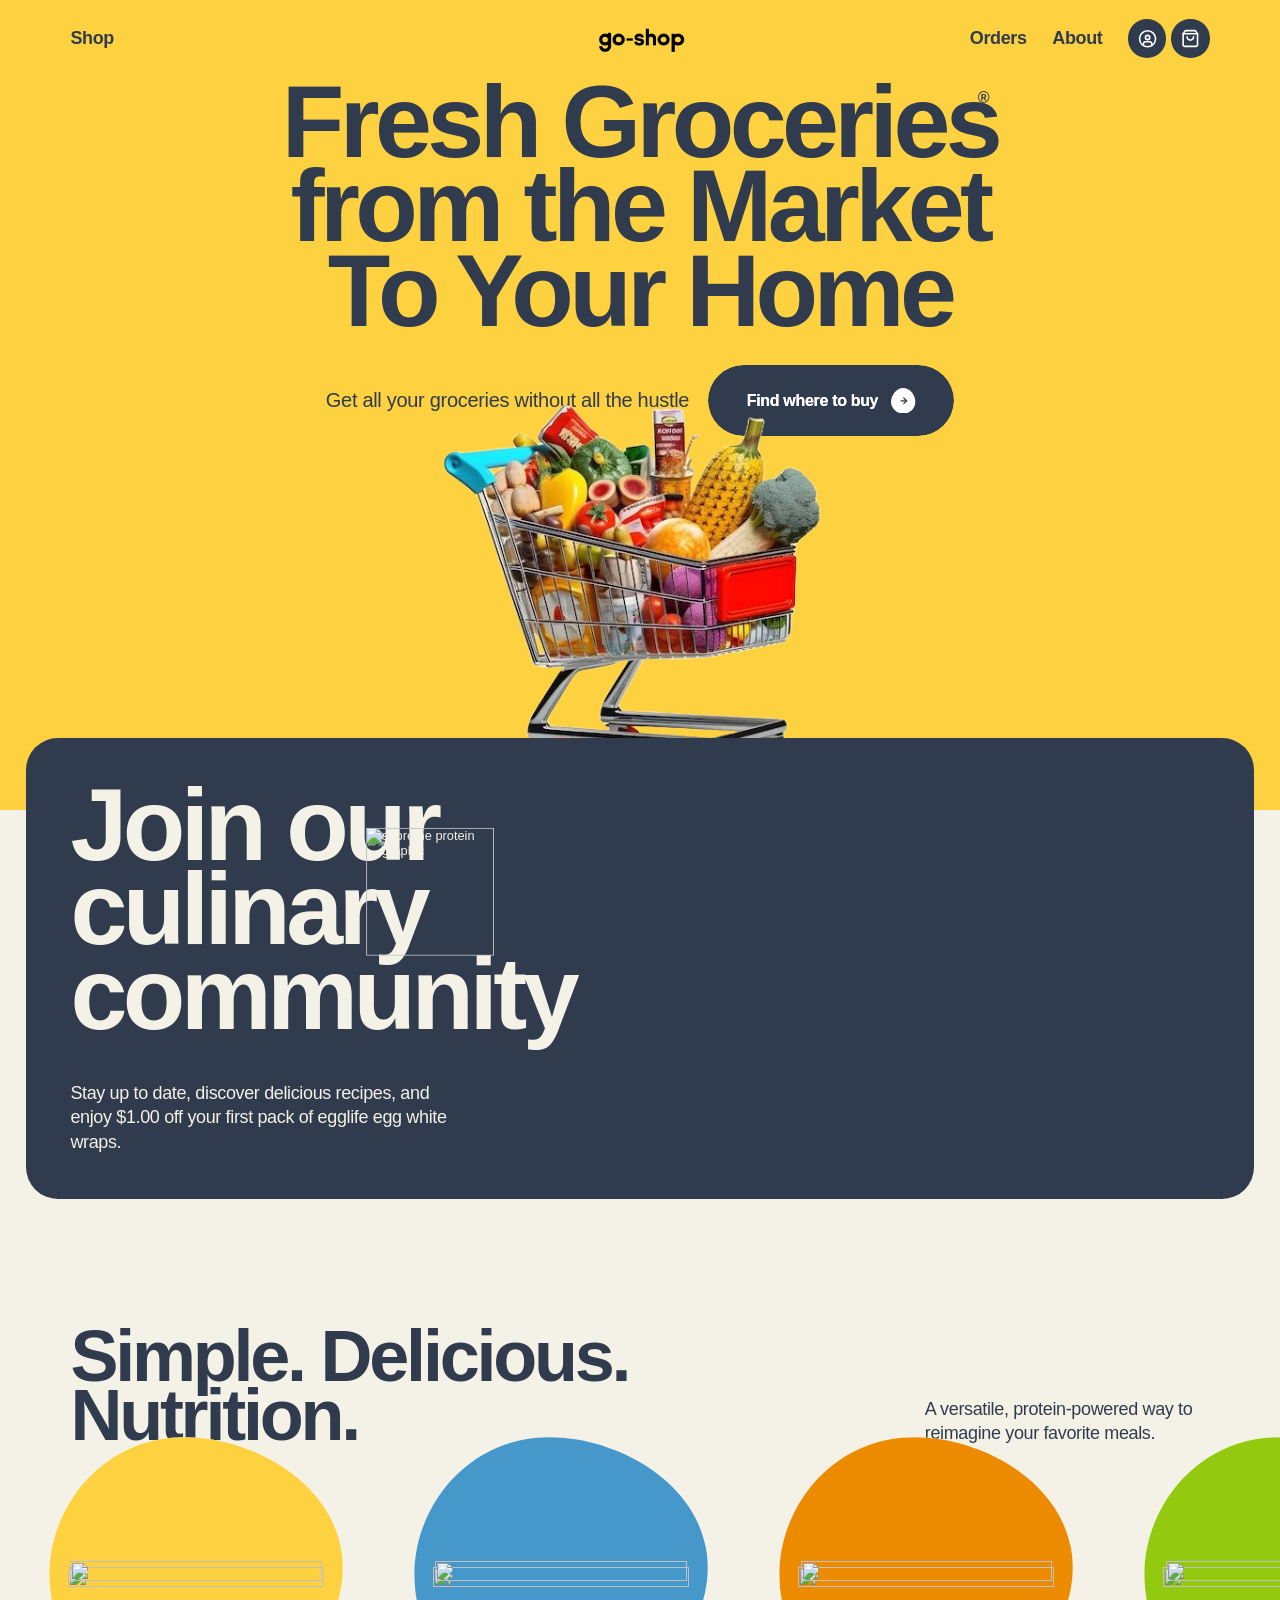
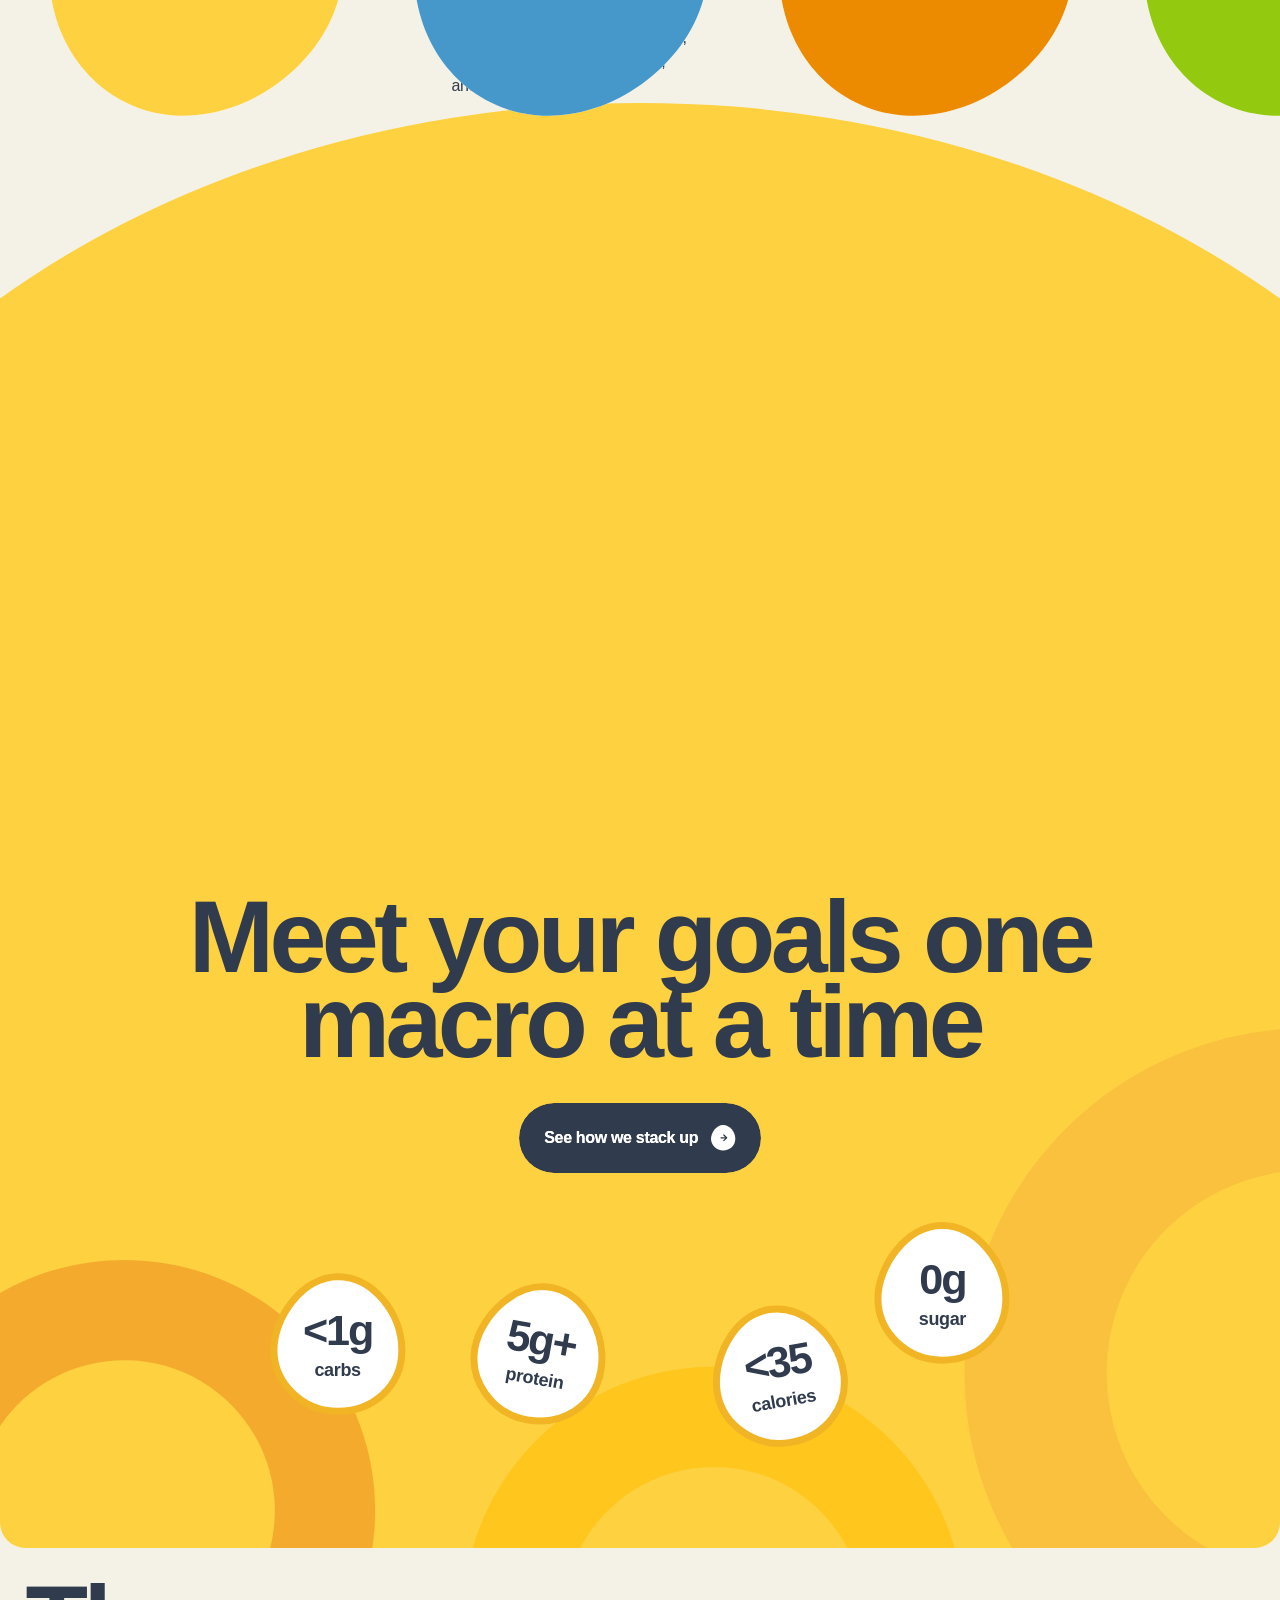
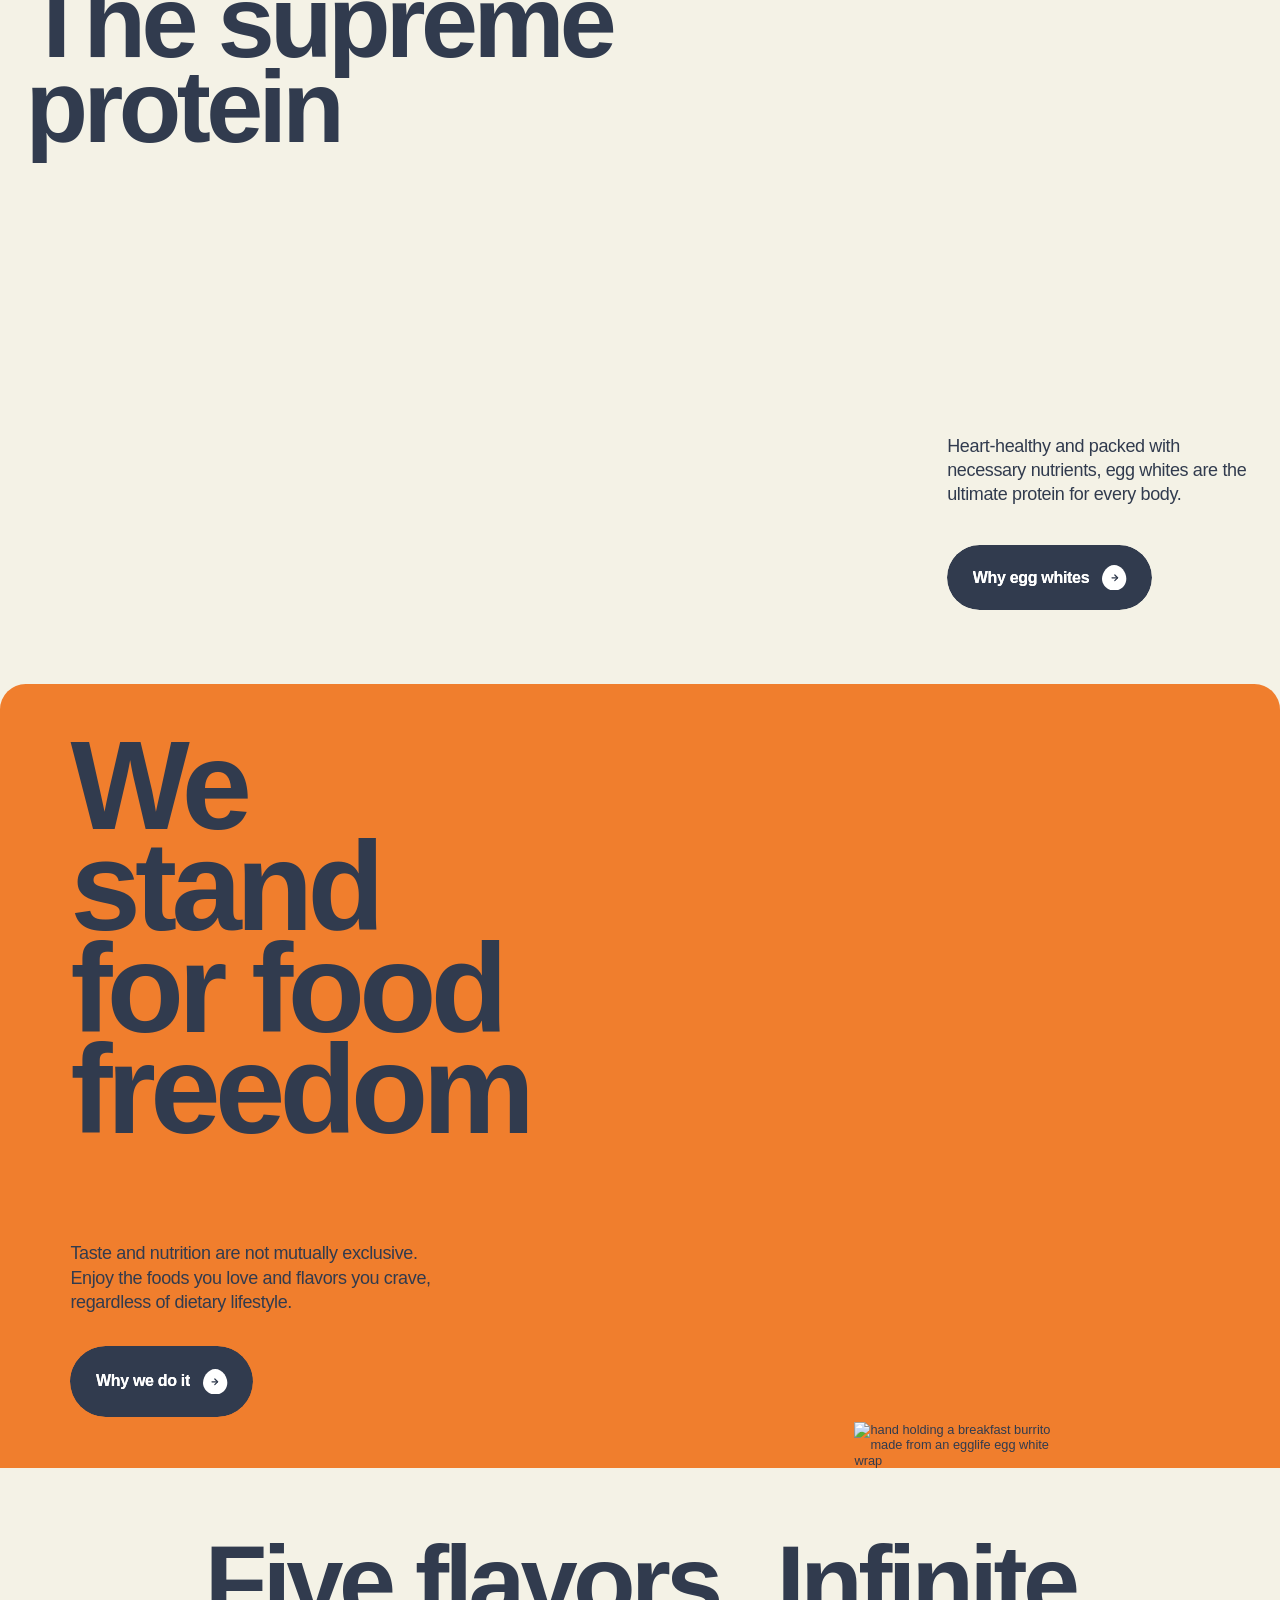
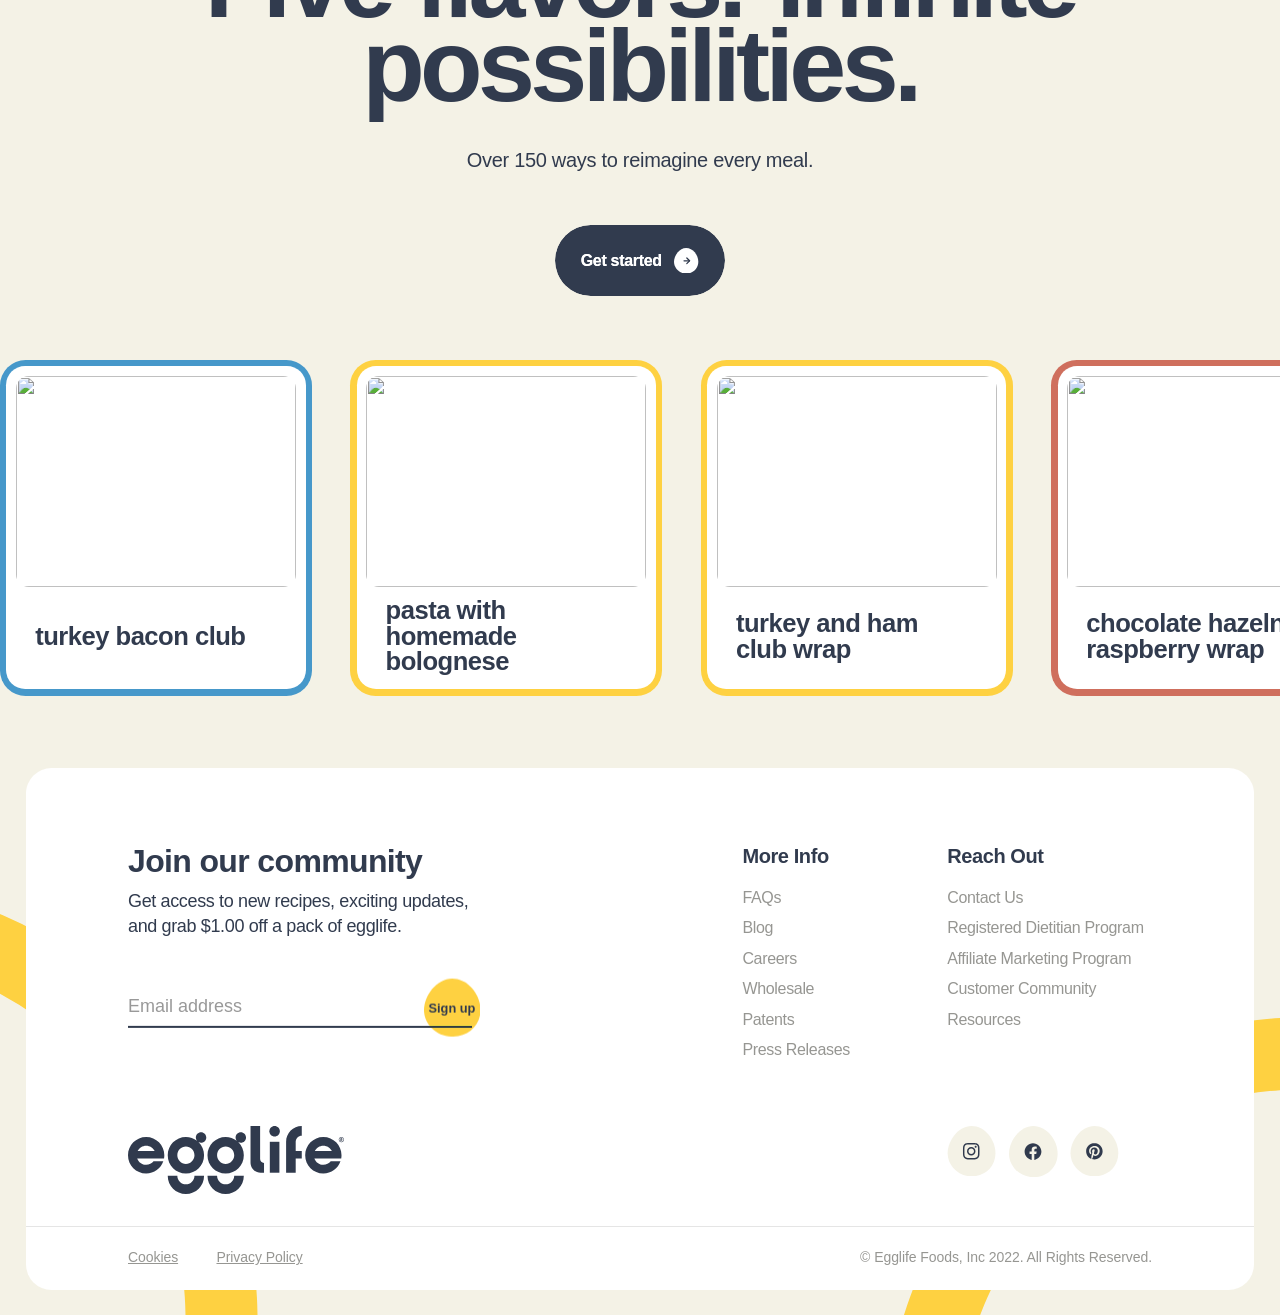
==== egglife-showcase.webflow.io/index.html @ 441522dc "pushing" ====
<!DOCTYPE html>
<!-- Last Published: Mon Feb 05 2024 11:35:13 GMT+0000 (Coordinated Universal Time) -->
<html lang="en">
  <head>
  <meta charset="utf-8"/>
  <title>Go-Shop | Fresh Groceries from the Farm to Your Office</title>
  <meta content="egglife egg white wraps are the perfect wrap for your high protein, low carb, gluten free or Keto lifestyle." name="description"/>
  <meta content="Egglife | Wraps made with egg whites, not flour" property="og:title"/>
  <meta content="Fresh Groceries from the Farm to Your Office" property="og:description"/>
  <meta content="https://cdn.prod.website-files.com/63e361a5e2a22da1600ef70f/641466e60af3b554e4a2f538_egglife-opengraph.jpg" property="og:image"/>
  <meta content="Fresh Groceries from the Farm to Your Office" property="twitter:title"/>
  <meta content="Fresh Groceries from the Farm to Your Office" property="twitter:description"/>
  <meta content="https://cdn.prod.website-files.com/63e361a5e2a22da1600ef70f/641466e60af3b554e4a2f538_egglife-opengraph.jpg" property="twitter:image"/>
  <meta property="og:type" content="website"/>
  <meta content="summary_large_image" name="twitter:card"/>
  <meta content="width=device-width, initial-scale=1" name="viewport"/>
  <!-- <link href="https://assets-global.website-files.com/6448cbe9ce99d3adb517fb98/css/egglife-showcase.a4a24ec43.min.css" rel="stylesheet" type="text/css"/> -->
  <link rel="stylesheet" href="src/css/backup.css">
  <link rel="stylesheet" href="src/css/nodes.css">
  <script type="text/javascript">!function(o,c){var n=c.documentElement,t=" w-mod-";n.className+=t+"js",("ontouchstart"in o||o.DocumentTouch&&c instanceof DocumentTouch)&&(n.className+=t+"touch")}(window,document);</script>
  <link href="https://cdn.prod.website-files.com/6448cbe9ce99d3adb517fb98/6448cbe9ce99d37c5a17fc76_favicon.png" rel="shortcut icon" type="image/x-icon"/>
  <link href="https://cdn.prod.website-files.com/6448cbe9ce99d3adb517fb98/6448cbe9ce99d3c90e17fc75_webclip.png" rel="apple-touch-icon"/>
  <!-- Google Tag Manager -->
<script>(function(w,d,s,l,i){w[l]=w[l]||[];w[l].push({'gtm.start':
new Date().getTime(),event:'gtm.js'});var f=d.getElementsByTagName(s)[0],
j=d.createElement(s),dl=l!='dataLayer'?'&l='+l:'';j.async=true;j.src=
'https://www.googletagmanager.com/gtm.js?id='+i+dl;f.parentNode.insertBefore(j,f);
})(window,document,'script','dataLayer','GTM-N4SJKW2');</script>
<!-- End Google Tag Manager -->

<style>
/*lenis -- IMPORTANT*/
html {
  scroll-behavior: initial;
}
html,
body {
  width: 100%;
  height: auto !important;
  min-height: 100%;
}

* {
  -webkit-font-smoothing: antialiased;
  -moz-osx-font-smoothing: grayscale;
  scrollbar-width: none; /* Remove Scrollbar Firefox */
}

/* Remove Scrollbar Chrome */
::-webkit-scrollbar {
  display: none;
}

.c-nav-link_hover,
.c-nav-link_hover-clone {
  visibility: hidden;
}

.c-nav-link_hover.reverse,
.c-nav-link_hover-clone.reverse {
  color: var(--clr-yellow-01);
}

@media only screen and (max-width: 991px) {
  .c-header-mobile {
		visibility: hidden;
  }
}

</style>
<link rel="stylesheet" href="https://cdn.jsdelivr.net/npm/swiper@8/swiper-bundle.min.css" />

<link href="https://webflow-assets.sfo2.cdn.digitaloceanspaces.com/egglife%2Fegglife-hero.css" rel="stylesheet" type="text/css"/>

<style>
@media only screen and (min-width: 992px) {
  .c-header {
    height: 6em;
  }
}
/* PAGE LOAD */
.c-body.scrolled .c-nav-link_hover-clone {
	color: var(--clr-yellow-01);
}

.c-nav-shop_num {
	background-color: var(--clr-white-01);
}

/* MATTER JS */
.tricks-circle {
  overflow: hidden;
  position: absolute;
  background-position: center;
  background-repeat: no-repeat;
  background-size: contain;

}

.tricks-circle:nth-child(1) {
	background-image: url("https://cdn.prod.website-files.com/63e361a5e2a22da1600ef70f/63f36d0a8a2d47abb9c24ac2_hm-sticker-01.svg");
}

.tricks-circle:nth-child(2) {
	background-image: url("https://cdn.prod.website-files.com/63e361a5e2a22da1600ef70f/63f36d0ba511aa0187acde2d_hm-sticker-02.svg");
}

.tricks-circle:nth-child(3) {
	background-image: url("https://cdn.prod.website-files.com/63e361a5e2a22da1600ef70f/63f36d0b49b46c8edbd1b89b_hm-sticker-03.svg");
}

.tricks-circle:nth-child(4) {
	background-image: url("https://cdn.prod.website-files.com/63e361a5e2a22da1600ef70f/642fbd8481dd7390d1d3be79_hm-sticker-04-update.svg");
}

.tricks-circle:nth-child(5) {
	background-image: url("https://cdn.prod.website-files.com/63e361a5e2a22da1600ef70f/63f36d0b161d8e6da502150d_hm-sticker-05.svg");
}

.tricks-circle:nth-child(6) {
	background-image: url("https://cdn.prod.website-files.com/63e361a5e2a22da1600ef70f/63f36d0b5ce347482a240d56_hm-sticker-06.svg");
}

.tricks-canvas {
  position: absolute;
  width: 100%;
  height: 100%;
  left: 0;
  top: 0;
  touch-action: auto !important;
}

.tricks-elements, .tricks-spacer {
  pointer-events: none;
}

/*@media only screen and (max-width: 991px) {} */
@media (pointer: coarse) and (hover: none) {
  .c-matter {
    pointer-events: none;
  }
  .tricks-matter {
    touch-action: none !important;
	}
  .tricks-canvas {
 	  touch-action: none !important;
  }
}
</style>
</head>
<body class="c-body no-scroll">
  <div class="c-global-css w-embed">
  <style>
/* VARIABLES */
:root {
--app-height: 100vh;
--clr-charcoal-01: #303A4D;
--clr-charcoal-02: #3B4559;
--clr-yellow-01: #FED141;
--clr-offwhite-01: #959591;
--clr-offwhite-02: #F4F2E6;
--clr-white-01: #FFFFFF;
--clr-bagel-01: #0086BF;
--clr-bagel-02: #4698CA;
--clr-bagel-03: #8DC8E8;
--clr-cinnamon-01: #C24628;
--clr-cinnamon-02: #CF6F5D;
--clr-cinnamon-03: #D99089;
--clr-italian-01: #93C90F;
--clr-italian-02: #C0DF16;
--clr-italian-03: #F0E991;
--clr-original-01: #F1B424;
--clr-original-02: #FED141;
--clr-original-03: #FDF38A;
--clr-southwest-01: #D86018;
--clr-southwest-02: #ED8B00;
--clr-southwest-03: #FFB549;
}

::selection {
	background: rgba(149, 149, 145, 0.3);
}

/* 100VH SECTIONS */
@media only screen and (max-width: 991px) {
	.c-section.hm-hero { 
		min-height: var(--app-height); 
	}
  [home-hero-mobile] {
  	min-height: auto !important;
  	height: auto !important;
  }
}


/* ROOT SCALING  */
@media only screen and (min-width: 992px) and (max-width: 1920px) {
  .t-body-1 {
    font-size: clamp(20px, 1.5em, 1.5em);
  }
  .t-body-2,
  .c-txt-link,
  input::placeholder,
  .pagination_num,
  .pagination_dots {
    font-size: clamp(18px, 1.25em, 1.25em);
  }
  .c-nav-link,
  .c-dd-link {
  	font-size: 18px;
  }
  .t-body-3,
  .community-footer input::placeholder,
  .c-filter-search::placeholder,
  .checkbox_label {
    font-size: clamp(16px, 1em, 1em);
  }
  .c-btn-label {
  	font-size: clamp(16px, 1.125em, 1.125em);
  }
  .c-btn-label.is-small {
  	font-size: clamp(14px, 1em, 1em);
  }
  .swiper-slide.hm-hero .c-btn-label {
  	font-size: clamp(18px, 1.125em, 1.125em);
  }
}

/* GLOBAL */
[no-click] {
  pointer-events: none;
}

[click] {
  pointer-events: auto;
}

[relative] {
	position: relative;
}

[z-5] {
	z-index: 5;
  position: relative;
}

[z-15] {
	z-index: 15;
  position: relative;
}

[overflow-hidden] {
	overflow: hidden;
}

[clr-offwhite-02] {
	background-color: var(--clr-offwhite-02);
}

[cursor-none] {
	cursor: none;
}

[split-type] {
	font-kerning: none;
}

[visibility-hidden] {
	visibility: hidden;
}

[clamp-two] {
	display: -webkit-box;
	overflow: hidden;
	-webkit-line-clamp: 2;
	-webkit-box-orient: vertical;
}

.inline-block {
	display: inline-block;
}

.c-body.no-scroll {
	overflow: hidden;
}

a {
  color: inherit;
}

.aspect-video {
	aspect-ratio: 16 / 9
}

.aspect-square {
	aspect-ratio: 1 / 1;
}

/* BUTTONS */
@media only screen and (min-width: 992px) {
	.c-btn.is-large {
		padding-top: clamp(20px, 1.75em, 28px);
  	padding-bottom: clamp(20px, 1.75em, 28px);
	}
	.c-btn.is-secondary {
		padding-top: clamp(16px, 1.75em, 20px);
 		padding-bottom: clamp(16px, 1.75em, 20px);
	}
}

.c-btn-icon,
.c-btn-bg{
	will-change: auto;
}

.all-recipes-mobile {
  grid-column-end: span 2;
}

/* FOOTER */
.c-footer-social {
	transition-timing-function: ease;
  transition-property: color;
  transition-duration: 0.4s;
}
.c-footer-social:hover {
	color: var(--clr-yellow-01);
}
.c-dd-list {
	width: calc(100% - 4em);
}

/* SWIPER */
[swiper-hm-hero] {
	height: 100%;
}


/* OTHERS */
.o-row.footer {
	box-shadow: 0px 3.139209032058716px 3.139209032058716px 0px hsba(0, 0%, 0%, 0.05);
}

.span-bg {
	position: absolute !important;
}

.span-wrap {
	padding-right: 0.1em;
}

.line {
	overflow: hidden !important;
  padding-bottom: 0.2em;
  margin-bottom: -0.2em;
	transform-origin: bottom !important;
}

.word {
	padding-right: 0.1em;
  margin-right: -0.1em;
}

.pagination_num{
	isolation: isolate;
}

.pagination_num.w--current::before  {
  content: ' ';
  display: block;
  position: absolute;
  left: 0;
  top: 0;
  width: 100%;
  height: 100%;
  opacity: 1;
  background-image: url('https://cdn.prod.website-files.com/63e361a5e2a22da1600ef70f/641d79851dca18bd30455efa_Egg.svg');
  background-repeat: no-repeat;
  background-position: 50% 0;
  background-size: cover;
  z-index: -1;
}

.c-table-row:last-child {
	border: 0;
  padding-bottom: 0;
}

.c-values-item:last-child {
	padding-bottom: 0;
}

.c-list-item:last-child {
	padding-bottom: 0;
  border: 0;
}

.c-registered-wrap .t-display-7 {
	font-size: 1.25em;
  transform: translate(-0.25em, 0.25em)
}

.c-nav-link_hover-clone.dropdown {
	display: none;
}

.t-rich-text a {
	font-weight: 700;
  text-decoration: underline;
}

/* FORM */
.c-form.nutrition button {
	width: 100%;
}

.c-form.nutrition :is(input, input:focus, input::placeholder)  {
	font-size: 16px;
}

.c-form.nutrition textarea {
	font-size: 18px;
}

.c-form-input.nutrition-select {
  font-size: 18px !important;
  font-family: inherit !important;
  color: #989DA6;
  appearance: none;
}

.c-form-input.community-select {
  font-family: inherit !important;
  color: hsla(50.99999999999997, 39.00%, 93.00%, 0.50);
  appearance: none;
}

/* FORM AUTOFILL */
input:-webkit-autofill,
input:-webkit-autofill:hover, 
input:-webkit-autofill:focus, 
input:-webkit-autofill:active {
  transition: background-color 9000s;
  -webkit-text-fill-color: #fff !important;
}

.c-line.footer-mobile {
	width: calc(100% + 3em);
}

.c-nav-link.w--current .c-nav-link_hover {
	color: var(--clr-yellow-01);
  width: 100% !important;
  visibility: visible !important;
  opacity: 1 !important;
}

 .c-dd-item-link.w--current {
	background-color: var(--clr-yellow-01);
  border-radius: 1.5em;
}

@media only screen and (max-width: 991px) {
  .c-dd-item-link.w--current {
    border-radius: 0.75em;
  }
  .c-dd-item.learn .t-body-2 {
  	font-size: 0.875em;
  }
}

.t-rich-text a {
	transition-property: color;
  transition-duration: 200ms;
  transition-timing-function: ease;
}

.t-rich-text a:hover {
	color: var(--clr-original-01); 
}

.c-blog-link.press .t-display-7 {
	transition-property: color;
  transition-duration: 400ms;
  transition-timing-function: ease;
}

.c-blog-link.press:hover .t-display-7 {
	color: var(--clr-offwhite-01);
}

.swiper-btn-next,
.swiper-btn-prev {
	
  transition-property: stroke, background-color, opacity;
  transition-duration: 0.4s;
  transition-timing-function: ease;
}

.swiper-btn-next:hover,
.swiper-btn-prev:hover{
	background-color: var(--clr-offwhite-01);
  color: var(--clr-charcoal-01);
}

.swiper-button-disabled {
	opacity: 0.4;
  pointer-events: none;
}

@media only screen and (min-width: 992px) {
	.c-section.hm-hero {
  	height: calc(100vh + 6.5em);
  }
  .c-section.hm-hero-2 {
  	height: auto;
  }
}

/* FOOTER SIGN UP BUTTON */
/* == iPad/iPhone [portrait + landscape] == */
@media only screen and (min-device-width: 768px) and (max-device-width: 1024px), 
@media only screen and (max-device-width: 480px) {
  .c-footer-submit {
  	width: 90px !important;
  }
  .c-footer-submit-txt {
  	font-size: 13px !important;
  }
}


@media only screen and (max-width: 991px) {
	.c-recipes-hub_lt {
  	pointer-events: none;
  }
  .c-filter-content {
  	visibility: hidden;
  }
  .c-section.recipes-hub-hero {
  	contain: paint;
  }
  .c-matter {
  	pointer-events: none;
  }
}

@media only screen and (max-width: 479px) {
	.c-section.hm-hero .t-display-2,
  .c-hm-title .t-display-2 {
  	font-size: 2.98em;
  }
}

.c-accordion-item {
	-webkit-tap-highlight-color: transparent;
}

@media screen and (min-width: 768px) and (max-width: 991px) {
  .c-btn-wrap.hm-hero .t-body-1 {
		font-size: 24px;
	}
  .swiper.hm-product {
		width: 60%;
    height: 60%;
	}
}

[css-radius-respect] {
	isolation: isolate;
}

.c-cookie .t-display-7 {
	font-size: 1.5em;
  font-family: Sofiapro;
}

.c-cookie-btn {
	font-size: clamp(14px, 1em, 1em);
}

@media only screen and (max-width: 479px) {
	.c-cookie {
  	width: calc(100% - 2.5em);
    margin-left: 1.25em;
  }
}
</style>
</div>
<div class="c-header">
  <div class="c-header-bg">

</div>
<div class="o-container">
  <div class="c-header-inner">
  <div id="w-node-_44838ccd-f486-394f-5026-75156586150b-019da0a9" class="c-header_lt">
  <a href="#" class="c-nav-link w-inline-block">
  <div class="c-nav-link_hover w-embed">
  <svg width="100%" height="1em" preserveAspectRatio="none" viewBox="0 0 58 16" fill="none" xmlns="http://www.w3.org/2000/svg">
<rect x="0.735352" y="3.8916" width="56" height="12" transform="rotate(-3 0.735352 3.8916)" fill="currentColor"/>
</svg>
</div>
<div z-5="">Shop</div>
</a>
</div>
<div id="w-node-_0e17fad7-b76d-4902-b572-6030bb5f248d-019da0a9" class="c-header_center">
  <a aria-label="EggLife Logo" href="/" aria-current="page" class="c-logo-link w-inline-block w--current">
  <div class="c-logo w-embed">
  <img src="src/images/logo.png" alt="EggLife Logo" width="124" height="39" style="width: 100%; height: auto;" />
</div>
</a>
</div>
<div id="w-node-_766de0ad-ed3f-6d9c-d1aa-a14a8905ad84-019da0a9" class="c-header_rt">
  <div class="c-dd-link">
  <div class="c-nav-link_hover-clone w-embed">
  <svg width="100%" height="1em" preserveAspectRatio="none" viewBox="0 0 58 16" fill="none" xmlns="http://www.w3.org/2000/svg">
<rect x="0.735352" y="3.8916" width="56" height="12" transform="rotate(-3 0.735352 3.8916)" fill="currentColor"/>
</svg>
</div>
<div class="c-nav-link_hover w-embed">
  <svg width="100%" height="1em" preserveAspectRatio="none" viewBox="0 0 58 16" fill="none" xmlns="http://www.w3.org/2000/svg">
<rect x="0.735352" y="3.8916" width="56" height="12" transform="rotate(-3 0.735352 3.8916)" fill="currentColor"/>
</svg>
</div>
<div z-5="">Orders</div>
<div class="c-dd-list recipes">
  <div class="c-dd-list-bg">

</div>
<div class="c-header_dd-wrap learn w-dyn-list">
  <div role="list" class="c-header_dd recipes w-dyn-items">
  <div role="listitem" class="c-dd-item w-dyn-item">
  <a href="#" class="c-dd-item-link w-inline-block">
  <div class="c-img-contain dd-thumb">
  <img src="https://cdn.prod.website-files.com/6448cbe9ce99d3872617fb9c/6448cbe9ce99d33dfc17fc36_breakfast.webp" loading="eager" alt="" class="c-img dd-thumb"/>
</div>
  <div class="c-dd-item_bt">
  <div class="t-body-3 is-bold">Order Now</div>
</div>
</a>
</div>
<div role="listitem" class="c-dd-item w-dyn-item">
  <a href="#" class="c-dd-item-link w-inline-block">
  <div class="c-img-contain dd-thumb">
  <img src="https://cdn.prod.website-files.com/6448cbe9ce99d3872617fb9c/6448cbe9ce99d308e617fc18_Lunch.webp" loading="eager" alt="" class="c-img dd-thumb"/>
</div>
  <div class="c-dd-item_bt">
  <div class="t-body-3 is-bold">Your History</div>
</div>
</a>
</div>
<div role="listitem" class="c-dd-item w-dyn-item">
  <a href="#" class="c-dd-item-link w-inline-block">
  <div class="c-img-contain dd-thumb">
  <img src="https://cdn.prod.website-files.com/6448cbe9ce99d3872617fb9c/6448cbe9ce99d3832b17fc4b_Dinner.webp" loading="eager" alt="" class="c-img dd-thumb"/>
</div>
  <div class="c-dd-item_bt">
  <div class="t-body-3 is-bold">Coupons</div>
</div>
</a>
</div>
<div role="listitem" class="c-dd-item w-dyn-item">
  <a href="#" class="c-dd-item-link w-inline-block">
  <div class="c-img-contain dd-thumb">
  <img src="https://cdn.prod.website-files.com/6448cbe9ce99d3872617fb9c/6448cbe9ce99d37d6017fbfa_Snacks.webp" loading="eager" alt="" class="c-img dd-thumb"/>
</div>
  <div class="c-dd-item_bt">
  <div class="t-body-3 is-bold">Deals</div>
</div>
</a>
</div>
<div role="listitem" class="c-dd-item w-dyn-item">
  <a href="#" class="c-dd-item-link w-inline-block">
  <div class="c-img-contain dd-thumb">
  <img src="https://cdn.prod.website-files.com/6448cbe9ce99d3872617fb9c/6448cbe9ce99d3db2117fbdb_Appetizers.webp" loading="eager" alt="" class="c-img dd-thumb"/>
</div>
  <div class="c-dd-item_bt">
  <div class="t-body-3 is-bold">Contact US</div>
</div>
</a>
</div>
<div role="listitem" class="c-dd-item w-dyn-item">
  <a href="#" class="c-dd-item-link w-inline-block">
  <div class="c-img-contain dd-thumb">
  <img src="https://cdn.prod.website-files.com/6448cbe9ce99d3872617fb9c/6448cbe9ce99d3230117fbc0_Dessert.webp" loading="eager" alt="" class="c-img dd-thumb"/>
</div>
  <div class="c-dd-item_bt">
  <div class="t-body-3 is-bold">Follow Us</div>
</div>
</a>
</div>
</div>
</div>
<div class="hide">
  <a href="/recipes-hub" class="c-dd-item all-recipes w-inline-block">
  <div class="t-body-2 is-bold">Track Orders</div>
</a>
</div>
</div>
</div>
<div class="c-dd-link">
  <div class="c-nav-link_hover-clone w-embed">
  <svg width="100%" height="1em" preserveAspectRatio="none" viewBox="0 0 58 16" fill="none" xmlns="http://www.w3.org/2000/svg">
<rect x="0.735352" y="3.8916" width="56" height="12" transform="rotate(-3 0.735352 3.8916)" fill="currentColor"/>
</svg>
</div>
<div class="c-nav-link_hover w-embed">
  <svg width="100%" height="1em" preserveAspectRatio="none" viewBox="0 0 58 16" fill="none" xmlns="http://www.w3.org/2000/svg">
<rect x="0.735352" y="3.8916" width="56" height="12" transform="rotate(-3 0.735352 3.8916)" fill="currentColor"/>
</svg>
</div>
<div z-5="">About</div>
<div class="c-dd-list learn">
  <div class="c-dd-list-bg">

</div>
<div id="w-node-_1c2aacc5-5f71-a537-7383-67799aaa55fe-019da0a9" class="c-dd-item learn">
  <a href="/learn/our-wraps" class="c-dd-item-link w-inline-block">
  <div class="c-img-contain dd-thumb learn">
  <img src="https://cdn.prod.website-files.com/6448cbe9ce99d3adb517fb98/6448cbe9ce99d3994917fca2_dd-learn-img-01.webp" loading="eager" sizes="100vw" srcset="https://assets-global.website-files.com/6448cbe9ce99d3adb517fb98/6448cbe9ce99d3994917fca2_dd-learn-img-01-p-500.png 500w, https://assets-global.website-files.com/6448cbe9ce99d3adb517fb98/6448cbe9ce99d3994917fca2_dd-learn-img-01.webp 606w" alt="stack of egglife egg white wraps in different flavors" class="c-img dd-thumb"/>
</div>
  <div class="c-dd-item_bt">
  <div class="t-body-2 is-bold">Our wraps</div>
</div>
</a>
<link rel="prefetch" href="/learn/our-wraps"/>
</div>
<div id="w-node-a1e5dfa8-a649-c541-ef25-ca953a5061f3-019da0a9" class="c-dd-item learn">
  <a href="/learn/why-egg-whites" class="c-dd-item-link w-inline-block">
  <div class="c-img-contain dd-thumb learn">
  <img src="https://cdn.prod.website-files.com/6448cbe9ce99d3adb517fb98/6448cbe9ce99d35db517fcb8_dd-learn-img-02.webp" loading="eager" sizes="100vw" srcset="https://assets-global.website-files.com/6448cbe9ce99d3adb517fb98/6448cbe9ce99d35db517fcb8_dd-learn-img-02-p-500.png 500w, https://assets-global.website-files.com/6448cbe9ce99d3adb517fb98/6448cbe9ce99d35db517fcb8_dd-learn-img-02-p-800.png 800w, https://assets-global.website-files.com/6448cbe9ce99d3adb517fb98/6448cbe9ce99d35db517fcb8_dd-learn-img-02-p-1080.png 1080w, https://assets-global.website-files.com/6448cbe9ce99d3adb517fb98/6448cbe9ce99d35db517fcb8_dd-learn-img-02.webp 1212w" alt="photo of brown and white eggs" class="c-img dd-thumb"/>
</div>
  <div class="c-dd-item_bt">
  <div class="t-body-2 is-bold">Why egg whites</div>
</div>
</a>
<link rel="prefetch" href="/learn/why-egg-whites"/>
</div>
<div id="w-node-_069bca2c-e9ce-4874-f88a-a2ba9cc66e74-019da0a9" class="c-dd-item learn">
  <a href="/learn/faq" class="c-dd-item-link w-inline-block">
  <div class="c-img-contain dd-thumb learn">
  <img src="https://cdn.prod.website-files.com/6448cbe9ce99d3adb517fb98/6448cbe9ce99d3840817fcb9_dd-learn.svg" loading="eager" alt="variety of dietary stickers on a yellow background" class="c-img dd-thumb"/>
</div>
  <div class="c-dd-item_bt">
  <div class="t-body-2 is-bold">FAQs</div>
</div>
</a>
</div>
<div id="w-node-_8ee84483-0672-f223-d32e-f25e50218e78-019da0a9" class="c-dd-item learn">
  <a href="/learn/why-we-do-it" class="c-dd-item-link w-inline-block">
  <div class="c-img-contain dd-thumb learn">
  <img src="https://cdn.prod.website-files.com/6448cbe9ce99d3adb517fb98/6448cbe9ce99d336c217fcd3_why-dd.webp" loading="eager" sizes="100vw" srcset="https://assets-global.website-files.com/6448cbe9ce99d3adb517fb98/6448cbe9ce99d336c217fcd3_why-dd-p-500.webp 500w, https://assets-global.website-files.com/6448cbe9ce99d3adb517fb98/6448cbe9ce99d336c217fcd3_why-dd.webp 606w" alt="a factory worker making egglife egg white wraps" class="c-img dd-thumb"/>
</div>
  <div class="c-dd-item_bt">
  <div class="t-body-2 is-bold">Why we do it</div>
</div>
</a>
<link rel="prefetch" href="/learn/why-we-do-it"/>
</div>
</div>
</div>
<div class="c-nav-shop-wrap">
  <a aria-label="Profile" href="#" class="c-nav-shop w-inline-block">
  <div class="c-icon w-embed">
  <svg width="1.5em" height="1.5em" viewBox="0 0 24 24" fill="none" xmlns="http://www.w3.org/2000/svg">
<path d="M17.3333 20V18.6666C17.3333 17.9594 17.0524 17.2811 16.5523 16.781C16.0522 16.281 15.3739 16 14.6667 16H9.3334C8.62616 16 7.94788 16.281 7.44779 16.781C6.9477 17.2811 6.66675 17.9594 6.66675 18.6666V20" stroke="currentColor" stroke-width="2" stroke-linecap="round" stroke-linejoin="round"/>
<path d="M12 13.3333C13.4728 13.3333 14.6667 12.1394 14.6667 10.6666C14.6667 9.1939 13.4728 8 12 8C10.5273 8 9.33337 9.1939 9.33337 10.6666C9.33337 12.1394 10.5273 13.3333 12 13.3333Z" stroke="currentColor" stroke-width="2" stroke-linecap="round" stroke-linejoin="round"/>
<path d="M11.973 22.2441C17.4959 22.2441 21.973 17.767 21.973 12.2441C21.973 6.72129 17.4959 2.24414 11.973 2.24414C6.45017 2.24414 1.97302 6.72129 1.97302 12.2441C1.97302 17.767 6.45017 22.2441 11.973 22.2441Z" stroke="currentColor" stroke-width="2" stroke-linecap="round" stroke-linejoin="round"/>
</svg>
</div>
</a>
<a aria-label="Cart" href="#" class="c-nav-shop w-inline-block">
  <div class="c-icon w-embed">
  <svg width="1.5625em" height="1.5em" viewBox="0 0 25 24" fill="none" xmlns="http://www.w3.org/2000/svg">
<path d="M6.91456 1.98022L3.91248 5.94062V19.802C3.91248 20.3272 4.12334 20.8309 4.49867 21.2022C4.874 21.5736 5.38306 21.7822 5.91387 21.7822H19.9236C20.4544 21.7822 20.9635 21.5736 21.3388 21.2022C21.7141 20.8309 21.925 20.3272 21.925 19.802V5.94062L18.9229 1.98022H6.91456Z" stroke="currentColor" stroke-width="2" stroke-linecap="round" stroke-linejoin="round"/>
<path d="M3.91248 5.94067H21.925" stroke="currentColor" stroke-width="2" stroke-linecap="round" stroke-linejoin="round"/>
<path d="M16.9216 9.90088C16.9216 10.9512 16.4999 11.9586 15.7492 12.7013C14.9985 13.444 13.9804 13.8613 12.9188 13.8613C11.8572 13.8613 10.8391 13.444 10.0884 12.7013C9.33774 11.9586 8.91602 10.9512 8.91602 9.90088" stroke="currentColor" stroke-width="2" stroke-linecap="round" stroke-linejoin="round"/>
</svg>
</div>
<div class="c-nav-shop_num hide">

</div>
</a>
</div>
</div>
<div class="c-nav-btn">
  <div class="c-nav-icon w-embed">
  <svg width="39" height="40" viewBox="0 0 39 40" fill="none" xmlns="http://www.w3.org/2000/svg">
<path d="M38.1818 21.6667C38.1818 32.4444 29.6345 40 19.0909 40C8.54729 40 0 31.5556 0 21.6667C0 11.7778 8.54729 0 19.0909 0C29.6345 0 38.1818 10.8889 38.1818 21.6667Z" fill="#F4F2E6"/>
<path d="M13 17H25" stroke="#303A4D" stroke-width="1.43" stroke-linecap="round" stroke-linejoin="round"/>
<path d="M13 23H25" stroke="#303A4D" stroke-width="1.43" stroke-linecap="round" stroke-linejoin="round"/>
</svg>
</div>
</div>
</div>
</div>
</div>
<div class="c-header-mobile">
  <div class="c-header-mobile_top">
  <a aria-label="EggLife Logo" href="/" aria-current="page" class="c-logo-link w-inline-block w--current">
  <div class="c-logo w-embed">
  <img src="src/images/logo.png" alt="EggLife Logo" width="124" height="39" style="width: 100%; height: auto;" />
</div>
</a>
<div class="c-header-mobile_rt">
  <a aria-label="Profile" href="#" class="c-nav-shop mobile w-inline-block">
  <div class="c-icon w-embed">
  <svg width="16" height="17" viewBox="0 0 16 17" fill="none" xmlns="http://www.w3.org/2000/svg">
<path d="M11.8094 13.7145V12.7622C11.8094 12.257 11.6087 11.7725 11.2515 11.4153C10.8943 11.0581 10.4098 10.8574 9.90468 10.8574H6.09518C5.59001 10.8574 5.10553 11.0581 4.74832 11.4153C4.39111 11.7725 4.19043 12.257 4.19043 12.7622V13.7145" stroke="#303A4D" stroke-width="1.42857" stroke-linecap="round" stroke-linejoin="round"/>
<path d="M7.99996 8.95256C9.05193 8.95256 9.90471 8.09978 9.90471 7.04781C9.90471 5.99585 9.05193 5.14307 7.99996 5.14307C6.948 5.14307 6.09521 5.99585 6.09521 7.04781C6.09521 8.09978 6.948 8.95256 7.99996 8.95256Z" stroke="#303A4D" stroke-width="1.42857" stroke-linecap="round" stroke-linejoin="round"/>
<path d="M7.98075 15.3175C11.9256 15.3175 15.1236 12.1195 15.1236 8.1746C15.1236 4.2297 11.9256 1.03174 7.98075 1.03174C4.03586 1.03174 0.837891 4.2297 0.837891 8.1746C0.837891 12.1195 4.03586 15.3175 7.98075 15.3175Z" stroke="#303A4D" stroke-width="1.42857" stroke-linecap="round" stroke-linejoin="round"/>
</svg>
</div>
</a>
<a aria-label="Cart" href="#" class="c-nav-shop mobile w-inline-block">
  <div class="c-icon w-embed">
  <svg width="16" height="16" viewBox="0 0 16 16" fill="none" xmlns="http://www.w3.org/2000/svg">
<path d="M3.71415 0.857422L1.57129 3.71456V13.7146C1.57129 14.0934 1.7218 14.4568 1.98971 14.7247C2.25762 14.9926 2.62098 15.1431 2.99986 15.1431H12.9999C13.3787 15.1431 13.7421 14.9926 14.01 14.7247C14.2779 14.4568 14.4284 14.0934 14.4284 13.7146V3.71456L12.2856 0.857422H3.71415Z" stroke="#303A4D" stroke-width="1.44286" stroke-linecap="round" stroke-linejoin="round"/>
<path d="M1.57129 3.71436H14.4284" stroke="#303A4D" stroke-width="1.44286" stroke-linecap="round" stroke-linejoin="round"/>
<path d="M10.8569 6.57178C10.8569 7.32954 10.5558 8.05626 10.02 8.59208C9.48421 9.1279 8.75748 9.42892 7.99972 9.42892C7.24196 9.42892 6.51523 9.1279 5.97942 8.59208C5.4436 8.05626 5.14258 7.32954 5.14258 6.57178" stroke="#303A4D" stroke-width="1.44286" stroke-linecap="round" stroke-linejoin="round"/>
</svg>
</div>
<div class="c-nav-shop_num mobile hide">

</div>
</a>
<div class="c-nav-btn">
  <div class="c-nav-close w-embed">
  <svg width="39" height="40" viewBox="0 0 39 40" fill="none" xmlns="http://www.w3.org/2000/svg">
<path d="M38.1818 21.6667C38.1818 32.4444 29.6345 40 19.0909 40C8.54729 40 0 31.5556 0 21.6667C0 11.7778 8.54729 0 19.0909 0C29.6345 0 38.1818 10.8889 38.1818 21.6667Z" fill="white"/>
<path d="M23 16L15 24" stroke="#303A4D" stroke-width="1.43" stroke-linecap="round" stroke-linejoin="round"/>
<path d="M15 16L23 24" stroke="#303A4D" stroke-width="1.43" stroke-linecap="round" stroke-linejoin="round"/>
</svg>
</div>
</div>
</div>
</div>
<div class="c-header-mobile_bt">
  <a href="#" class="c-nav-link w-inline-block">
  <div class="c-nav-link_hover w-embed">
  <svg width="100%" height="1em" preserveAspectRatio="none" viewBox="0 0 58 16" fill="none" xmlns="http://www.w3.org/2000/svg">
<rect x="0.735352" y="3.8916" width="56" height="12" transform="rotate(-3 0.735352 3.8916)" fill="currentColor"/>
</svg>
</div>
<div class="t-display-2 nav-mobile">Shop</div>
</a>
<div class="c-dd-link-mobile">
  <div class="c-dd-link-mobile-inner">
  <div class="t-display-2 nav-mobile">Orders</div>
<div class="c-icon dd-icon w-embed">
  <svg width="1em" height="1em" viewBox="0 0 25 24" fill="none" xmlns="http://www.w3.org/2000/svg">
<path d="M12.5 2.6665L12.5 21.3332" stroke="#303A4D" stroke-width="5" stroke-linecap="round" stroke-linejoin="round"/>
<path d="M22.125 12L12.5 21.3333L2.875 12" stroke="#303A4D" stroke-width="5" stroke-linecap="round" stroke-linejoin="round"/>
</svg>
</div>
</div>
<div class="c-dd-list mobile">
  <div class="c-header_dd-wrap learn w-dyn-list">
  <div role="list" class="c-header_dd recipes w-dyn-items">
  <div role="listitem" class="c-dd-item w-dyn-item">
  <a href="#" class="c-dd-item-link w-inline-block">
  <div class="c-img-contain dd-thumb">
  <img src="https://cdn.prod.website-files.com/6448cbe9ce99d3872617fb9c/6448cbe9ce99d33dfc17fc36_breakfast.webp" loading="eager" alt="" class="c-img"/>
</div>
  <div class="c-dd-item_bt">
  <div class="t-body-3 is-bold">Order Now</div>
</div>
</a>
</div>
<div role="listitem" class="c-dd-item w-dyn-item">
  <a href="#" class="c-dd-item-link w-inline-block">
  <div class="c-img-contain dd-thumb">
  <img src="https://cdn.prod.website-files.com/6448cbe9ce99d3872617fb9c/6448cbe9ce99d308e617fc18_Lunch.webp" loading="eager" alt="" class="c-img"/>
</div>
  <div class="c-dd-item_bt">
  <div class="t-body-3 is-bold">Your History</div>
</div>
</a>
</div>
<div role="listitem" class="c-dd-item w-dyn-item">
  <a href="#" class="c-dd-item-link w-inline-block">
  <div class="c-img-contain dd-thumb">
  <img src="https://cdn.prod.website-files.com/6448cbe9ce99d3872617fb9c/6448cbe9ce99d3832b17fc4b_Dinner.webp" loading="eager" alt="" class="c-img"/>
</div>
  <div class="c-dd-item_bt">
  <div class="t-body-3 is-bold">Coupons</div>
</div>
</a>
</div>
<div role="listitem" class="c-dd-item w-dyn-item">
  <a href="#" class="c-dd-item-link w-inline-block">
  <div class="c-img-contain dd-thumb">
  <img src="https://cdn.prod.website-files.com/6448cbe9ce99d3872617fb9c/6448cbe9ce99d37d6017fbfa_Snacks.webp" loading="eager" alt="" class="c-img"/>
</div>
  <div class="c-dd-item_bt">
  <div class="t-body-3 is-bold">Deals</div>
</div>
</a>
</div>
<div role="listitem" class="c-dd-item w-dyn-item">
  <a href="#" class="c-dd-item-link w-inline-block">
  <div class="c-img-contain dd-thumb">
  <img src="https://cdn.prod.website-files.com/6448cbe9ce99d3872617fb9c/6448cbe9ce99d3db2117fbdb_Appetizers.webp" loading="eager" alt="" class="c-img"/>
</div>
  <div class="c-dd-item_bt">
  <div class="t-body-3 is-bold">Contact US</div>
</div>
</a>
</div>
<div role="listitem" class="c-dd-item w-dyn-item">
  <a href="#" class="c-dd-item-link w-inline-block">
  <div class="c-img-contain dd-thumb">
  <img src="https://cdn.prod.website-files.com/6448cbe9ce99d3872617fb9c/6448cbe9ce99d3230117fbc0_Dessert.webp" loading="eager" alt="" class="c-img"/>
</div>
  <div class="c-dd-item_bt">
  <div class="t-body-3 is-bold">Follow Us</div>
</div>
</a>
</div>
</div>
</div>
<div class="hide">
  <a href="/recipes-hub" class="c-dd-item all-recipes-mobile w-inline-block">
  <div class="t-body-2 is-bold">Track Orders</div>
</a>
</div>
</div>
</div>
<div class="c-dd-link-mobile">
  <div class="c-dd-link-mobile-inner">
  <div class="t-display-2 nav-mobile">About</div>
<div class="c-icon dd-icon w-embed">
  <svg width="1em" height="1em" viewBox="0 0 25 24" fill="none" xmlns="http://www.w3.org/2000/svg">
<path d="M12.5 2.6665L12.5 21.3332" stroke="#303A4D" stroke-width="5" stroke-linecap="round" stroke-linejoin="round"/>
<path d="M22.125 12L12.5 21.3333L2.875 12" stroke="#303A4D" stroke-width="5" stroke-linecap="round" stroke-linejoin="round"/>
</svg>
</div>
</div>
<div class="c-dd-list mobile">
  <div class="c-dd-list-inner">
  <div class="c-dd-item learn">
  <a href="/learn/our-wraps" class="c-dd-item-link w-inline-block">
  <div class="c-img-contain dd-thumb learn">
  <img src="https://cdn.prod.website-files.com/63e361a5e2a22da1600ef70f/641d5bb789b0aa6ab616b025_dd-learn-img-01.webp" loading="eager" alt="" class="c-img learn"/>
</div>
  <div class="c-dd-item_bt">
  <div class="t-body-2 is-bold">Our wraps</div>
</div>
</a>
</div>
<div id="w-node-c9f308da-a972-63b2-9fe5-bc4e9819e48e-9819e456" class="c-dd-item learn">
  <a href="/learn/why-egg-whites" class="c-dd-item-link w-inline-block">
  <div class="c-img-contain dd-thumb learn">
  <img src="https://cdn.prod.website-files.com/63e361a5e2a22da1600ef70f/641d5bb7903a715a7d99f1f8_dd-learn-img-02.webp" loading="eager" alt="" class="c-img learn"/>
</div>
  <div class="c-dd-item_bt">
  <div class="t-body-2 is-bold">Why egg whites</div>
</div>
</a>
</div>
<div id="w-node-c9f308da-a972-63b2-9fe5-bc4e9819e495-9819e456" class="c-dd-item learn">
  <a href="/learn/faq" class="c-dd-item-link w-inline-block">
  <div class="c-img-contain dd-thumb learn">
  <img src="https://cdn.prod.website-files.com/63e361a5e2a22da1600ef70f/641d5bb80ff1037b4d5dea6b_dd-learn-img-03.webp" loading="eager" alt="" class="c-img learn"/>
</div>
  <div class="c-dd-item_bt">
  <div class="t-body-2 is-bold">FAQs</div>
</div>
</a>
</div>
<div id="w-node-c9f308da-a972-63b2-9fe5-bc4e9819e49c-9819e456" class="c-dd-item learn">
  <a href="/learn/why-we-do-it" class="c-dd-item-link w-inline-block">
  <div class="c-img-contain dd-thumb learn">
  <img srcset="https://assets-global.website-files.com/6448cbe9ce99d3adb517fb98/6448cbe9ce99d336c217fcd3_why-dd-p-500.webp 500w, https://assets-global.website-files.com/6448cbe9ce99d3adb517fb98/6448cbe9ce99d336c217fcd3_why-dd.webp 606w" loading="eager" sizes="100vw" src="https://cdn.prod.website-files.com/6448cbe9ce99d3adb517fb98/6448cbe9ce99d336c217fcd3_why-dd.webp" alt="a factory worker making egglife egg white wraps" class="c-img learn"/>
</div>
  <div class="c-dd-item_bt">
  <div class="t-body-2 is-bold">Why we do it</div>
</div>
</a>
</div>
</div>
</div>
</div>
</div>
</div>
<main id="smooth-wrapper" class="o-page-wrapper">
  <div id="smooth-content" class="o-wrapper">
  <div class="c-slider js-home-slider">
  <div class="swiper hm-bg">
  <div class="swiper-wrapper hm-bg">
  <div class="swiper-slide hm-bg js-hero-slider__bg">
  <div class="c-slider-bg is-1">

</div>
</div>
  <div class="swiper-slide hm-bg js-hero-slider__bg">
  <div class="c-slider-bg is-2">

</div>
</div>
  <div class="swiper-slide hm-bg js-hero-slider__bg">
  <div class="c-slider-bg is-3">

</div>
</div>
  <div class="swiper-slide hm-bg js-hero-slider__bg">
  <div class="c-slider-bg is-4">

</div>
</div>
  <div class="swiper-slide hm-bg js-hero-slider__bg">
  <div class="c-slider-bg is-5">

</div>
</div>
</div>
</div>
  <div class="o-container">
  <div z-5="" class="o-row justify-center margin-40">
  <div class="o-col _w-15 sm-w-24 js-hero-slider__title-element">
  <div class="c-hm-title is-1">
  <h1 class="t-display-2 text-center">Fresh Groceries from the Market</h1>
  <div class="c-registered-wrap">
  <div class="t-display-7">®</div>
</div>
</div>
  <div class="c-hm-title">
  <h1 class="t-display-2">To</h1>
  <div class="c-hero-slider__title-wrapper">
  <div class="js-hero-slider__title">
  <h1 class="t-display-2">Your Home</h1>
</div>
  <div class="js-hero-slider__title hide">
  <h1 class="t-display-2">the Office</h1>
</div>
  <div class="js-hero-slider__title hide">
  <h1 class="t-display-2">her School</h1>
</div>
  <div class="js-hero-slider__title hide">
  <h1 class="t-display-2">his Hotel</h1>
</div>
  <div class="js-hero-slider__title hide">
  <h1 class="t-display-2">our place</h1>
</div>
</div>
</div>
</div>
</div>
  <div z-5="" class="o-row justify-center margin-56">
  <div class="c-btn-wrap hm-hero">
  <div class="t-body-1 js-home-slider-animate-in">Get all your groceries without all the hustle</div>
  <a aria-label="Find where to buy" href="/where-to-buy" class="c-btn is-large is-hero js-home-slider-animate-in w-inline-block">
  <div class="c-btn-bg">

</div>
  <div class="c-btn-inner">
  <div class="c-btn-txt">
  <div btn-split-text="" class="c-btn-label line-1">Find where to buy</div>
  <div no-click="" btn-split-text="" class="c-btn-label line-2">Find where to buy</div>
</div>
  <div class="c-btn-icon-wrap">
  <div class="c-btn-icon w-embed">
  <svg width="1.9375em" height="2em" viewBox="0 0 31 32" fill="none" xmlns="http://www.w3.org/2000/svg">
<path d="M30.4 17.3333C30.4 25.9556 23.5947 32 15.2 32C6.80527 32 0 25.2444 0 17.3333C0 9.42222 6.80527 0 15.2 0C23.5947 0 30.4 8.71111 30.4 17.3333Z" fill="white"/>
</svg>
</div>
<div class="c-btn-icon-arrow w-embed">
  <svg aria-hidden="true" width="0.75em" height="0.75em" viewBox="0 0 12 12" fill="none" xmlns="http://www.w3.org/2000/svg">
<path d="M2.5 6H9.5" stroke="#303A4D" stroke-width="1.5" stroke-linecap="round" stroke-linejoin="round"/>
<path d="M6 2.5L9.5 6L6 9.5" stroke="#303A4D" stroke-width="1.5" stroke-linecap="round" stroke-linejoin="round"/>
</svg>
</div>
</div>
</div>
</a>
</div>
</div>
<div no-click="" class="o-col _w-12 md-w-18">
  <div class="c-img-contain product-size">

</div>
</div>
</div>
<div class="c-hero-slider-bg js-hero-slider-bg">

</div>
<div no-click="" class="c-slider-transition js-hero-slider-transition">

</div>
<div no-click="" class="c-slider-transition js-hero-slider-transition-placeholder">

</div>
<div no-click="" class="swiper hm-product js-home-slider-animate-in">
  <div class="swiper-wrapper hm-product">
  <div class="swiper-slide hm-product js-hero-slider__product">
  <div class="c-img-contain slider is-1">
  <!-- <img src="https://cdn.prod.website-files.com/6448cbe9ce99d3adb517fb98/6448cbe9ce99d3aedc17fc8c_hero-img-05.webp" loading="eager" alt="package of original egglife egg white wraps with a hand holding a fajita wrap" class="c-img"/> -->
  <img src="src/images/cart.png" loading="eager" alt="package of original egglife egg white wraps with a hand holding a fajita wrap" class="c-img"/>
</div>
</div>
<div class="swiper-slide hm-product js-hero-slider__product">
  <div class="c-img-contain slider is-2">
  <!-- <img src="https://cdn.prod.website-files.com/6448cbe9ce99d3adb517fb98/6448cbe9ce99d3cfca17fc8f_hero-img-04.webp" loading="eager" alt="package of southwest style egglife egg white wraps next to a plate of wrap sandwiches" class="c-img"/> -->
  <img src="src/images/bags.png" loading="eager" alt="package of southwest style egglife egg white wraps next to a plate of wrap sandwiches" class="c-img"/>
</div>
</div>
<div class="swiper-slide hm-product js-hero-slider__product">
  <div class="c-img-contain slider is-3">
  <!-- <img src="https://cdn.prod.website-files.com/6448cbe9ce99d3adb517fb98/6448cbe9ce99d3382c17fc8d_hero-img-03.webp" loading="eager" alt="package of everything bagel egglife egg white wraps next to a hand holding a breakfast wrap sandwich" class="c-img"/> -->
  <img src="src/images/apple-inhand.png" loading="eager" alt="package of everything bagel egglife egg white wraps next to a hand holding a breakfast wrap sandwich" class="c-img"/>
</div>
</div>
<div class="swiper-slide hm-product js-hero-slider__product">
  <div class="c-img-contain slider is-4">
  <!-- <img src="https://cdn.prod.website-files.com/6448cbe9ce99d3adb517fb98/6448cbe9ce99d3c02317fc8b_hero-img-01.webp" loading="eager" alt="package of italian style egglife egg white wraps next to a plate of vegetable wrap sandwiches" class="c-img"/> -->
  <img src="src/images/carter.png" loading="eager" alt="package of italian style egglife egg white wraps next to a plate of vegetable wrap sandwiches" class="c-img"/>
</div>
</div>
<div class="swiper-slide hm-product js-hero-slider__product">
  <div class="c-img-contain slider is-5">
  <img src="src/images/nkatie.png" loading="eager" alt="package of sweet cinnamon egglife egg white wraps next to a hand holding a berry dessert wrap" class="c-img"/>
  <!-- <img src="https://cdn.prod.website-files.com/6448cbe9ce99d3adb517fb98/6448cbe9ce99d3209d17fc8e_hero-img-02.webp" loading="eager" alt="package of sweet cinnamon egglife egg white wraps next to a hand holding a berry dessert wrap" class="c-img"/> -->
</div>
</div>
</div>
</div>
</div>
<div relative="" class="c-section hm-community">
  <div class="o-container">
  <div form-scale="" class="o-row hm-community">
  <div class="o-col _w-12 md-w-16 sm-w-24">
  <div class="c-culinary-title margin-56">
  <h2 class="t-display-2">Join our culinary community</h2>
  <div class="c-img-contain sticker">
  <img src="https://cdn.prod.website-files.com/6448cbe9ce99d3adb517fb98/6448cbe9ce99d3648617fc07_badge-bg.svg" loading="lazy" alt="" class="c-img"/>
  <img src="https://cdn.prod.website-files.com/6448cbe9ce99d3adb517fb98/6448cbe9ce99d33dcc17fc03_badge-txt.svg" loading="lazy" sticker-rotation="" alt="supreme protein graphic" class="c-img cover"/>
</div>
</div>
<div class="o-col _w-17 sm-w-24">
  <p class="t-body-2">Stay up to date, discover delicious recipes, and enjoy $1.00 off your first pack of egglife egg white wraps.</p>
</div>
</div>
<div class="o-col _w-9 md-w-24">
  <div class="c-form klaviyo-culinary w-embed">
  <div class="klaviyo-form-V47GMJ">

</div>

<style>
input[type]:-webkit-autofill,
input[type=email]:-webkit-autofill,
input[type]:-webkit-autofill:hover,
input[type=email]:-webkit-autofill:hover,
input[type]:-webkit-autofill:focus, 
input[type=email]:-webkit-autofill:focus,
input[type]:-webkit-autofill:active,
input[type=email]:-webkit-autofill:active {
}

.c-form.klaviyo-culinary.w-embed {
	padding: 0 !important;
}

.klaviyo-culinary input[type=text],
.klaviyo-culinary input[type=email] {
  border-left: 0px !important;
  border-right: 0px !important;
  border-top: 0px !important;
  border-bottom: 1px solid #92969A !important;
  padding-top: 0px !important;
  padding-right: 0px !important;
  padding-bottom: 1em !important;
  padding-left: 0px !important;
  background-color: transparent !important;
  transition-property: border-color !important;
  transition-duration: 400ms !important;
  transition-timing-function: ease !important;
  box-shadow: none !important;
  font-size: 20px !important;
  font-family: Sofiapro !important;
  font-weight: 400 !important;
  margin-bottom: 2.5em !important;
  color: #7A7F87 !important;
}
/*
.klaviyo-culinary input[type=text]:focus,
.klaviyo-culinary input[type=text]:focus-visible,
.klaviyo-culinary input[type=email]:focus,
.klaviyo-culinary input[type=email]:focus-visible {
  border-bottom-color: #F4F2E6 !important;
  color: #F4F2E6 !important;
  box-shadow: none !important;
}
*/
.klaviyo-culinary ::placeholder {
	color: #92969A !important;
  font-family: Sofiapro !important;
  font-size: 20px !important;
  font-weight: 400 !important;
}


[data-testid="form-row"]:last-child button {
	background-color: var(--clr-yellow-01) !important;
  position: relative !important;
  overflow: hidden !important;
  color: var(--clr-charcoal-01) !important;
  font-family: Sofiapro !important;
  font-size: 20px !important;
  font-weight: 600 !important;
  padding-right: 2em !important;
  padding-left: 2em !important;
  padding-top: 1.25em;
  padding-bottom: 1.25em;
}


.klaviyo-culinary input[type]:hover {
	color: #F4F2E6 !important;
}

@media only screen and (max-width: 991px) {
	.klaviyo-culinary input[type],
  .klaviyo-culinary ::placeholder {
  	font-size: 14px !important;
  }
  [component] button {
  	width: 100% !important;
  }
  [component] {
  	width: 100% !important;
  }
}

[data-testid]:nth-child(5) {
	border-left: 0px !important;
  border-right: 0px !important;
  border-top: 0px !important;
  border-bottom: 1px solid #92969A !important;
	margin-bottom: 4em !important;
  padding-top: 0px !important;
  padding-right: 0px !important;
  padding-left: 0px !important;
  background-color: transparent !important;
  transition-property: border-color !important;
  transition-duration: 400ms !important;
  transition-timing-function: ease !important;
  box-shadow: none !important;
  font-family: Sofiapro !important;
  font-weight: 400 !important;
}

[data-testid]:nth-child(5) div {
  padding-left: 0px !important;
}

input:-webkit-autofill,
input:-webkit-autofill:hover, 
input:-webkit-autofill:focus, 
input:-webkit-autofill:active {
  box-shadow: none;
  background-color: transparent !important;
  color: initial !important;
  transition: background-color 5000s ease-in-out 0s;
  -webkit-box-shadow: none;
  -webkit-text-fill-color: initial !important;
}

input#downshift-0-input:-webkit-autofill,
input#downshift-0-input:-webkit-autofill:hover, 
input#downshift-0-input:-webkit-autofill:focus, 
input#downshift-0-input:-webkit-autofill:active {
}

#downshift-0-menu {
	max-height: 400px !important;
  border-top: 0 !important;
  padding-left: 16px !important;
  transition: padding-left 0.3s ease-in-out, color 0.3s ease-in-out;
}

#downshift-0-input {
  font-size: 20px !important;
  font-family: Sofiapro !important;
  font-weight: 400 !important;
}

#downshift-0-input[aria-expanded="false"] {
  transition: padding-left 0.3s ease-in-out, color 0.3s ease-in-out;
}

#downshift-0-input[aria-expanded="true"] {
	color: #fff !important;
  padding-left: 16px !important;
  transition: padding-left 0.3s ease-in-out, color 0.3s ease-in-out;
}

.needsclick.kl-private-reset-css-Xuajs1 {
/*	border: 1px solid rgba(48, 58, 77, 0) !important; */
}

[data-testid]:nth-child(5) div {
	border: none !important;
}
</style>
</div>
</div>
</div>
</div>
</div>
<div expand-trigger="" class="c-section products">
  <div class="o-container is-small">
  <div class="o-row info margin-144">
  <div class="o-col _w-12 sm-w-24">
  <h2 split-text="" class="t-display-3">Simple. <span class="span-wrap">Delicious.</span> <br/>Nutrition.</h2>
  <div class="hide">
  <div class="span-bg delicious w-embed">
  <svg aria-hidden="true" width="100%" height="100%" preserveAspectRatio="none" viewBox="0 0 251 64" fill="none" xmlns="http://www.w3.org/2000/svg">
<rect y="17.3237" width="248.346" height="46" transform="rotate(-4 0 17.3237)" fill="#FED141"/>
</svg>
</div>
</div>
</div>
<div fade="" class="o-col _w-6 md-w-8 sm-w-22">
  <p class="t-body-2">A versatile, protein-powered way to reimagine your favorite meals.</p>
</div>
</div>
<div class="swiper-component">
  <div class="c-swiper-arrow-wrap">
  <div aria-label="Go to previous slide" role="button" class="swiper-btn-prev">
  <div class="c-icon arrow_lt w-embed">
  <svg width="6" height="10" viewBox="0 0 6 10" fill="none" xmlns="http://www.w3.org/2000/svg">
<path d="M5 9L1 5L5 1" stroke="currentColor" stroke-width="1.5" stroke-linejoin="round"/>
</svg>
</div>
</div>
<div aria-label="Go to next slide" role="button" class="swiper-btn-next">
  <div class="c-icon w-embed">
  <svg width="6" height="10" viewBox="0 0 6 10" fill="none" xmlns="http://www.w3.org/2000/svg">
<path d="M1 1L5 5L1 9" stroke="currentColor" stroke-width="1.5" stroke-linejoin="round"/>
</svg>
</div>
</div>
</div>
<div class="swiper product w-dyn-list">
  <div role="list" class="o-row swiper-wrapper product w-dyn-items">
  <div role="listitem" class="swiper-slide product w-dyn-item">
  <a href="#" class="c-product-link w-inline-block">
  <div class="c-product_top">
  <div class="c-product-egg w-embed">
  <svg aria-hidden="true" width="100%" viewBox="0 0 369 350" fill="none" xmlns="http://www.w3.org/2000/svg">
<path d="M201.13 346.41C103.489 364.336 20.9278 300.035 3.51985 205.216C-13.8881 110.396 48.5023 19.4839 138.09 3.03651C227.679 -13.4109 348.491 43.8667 365.899 138.687C383.307 233.507 298.771 328.484 201.13 346.41Z" fill="currentColor"/>
</svg>
</div>
<div style="color:#fed141" class="c-product-egg-hover w-embed">
  <svg aria-hidden="true" width="100%" viewBox="0 0 369 350" fill="none" xmlns="http://www.w3.org/2000/svg">
<path d="M201.13 346.41C103.489 364.336 20.9278 300.035 3.51985 205.216C-13.8881 110.396 48.5023 19.4839 138.09 3.03651C227.679 -13.4109 348.491 43.8667 365.899 138.687C383.307 233.507 298.771 328.484 201.13 346.41Z" fill="currentColor"/>
</svg>
</div>
<div class="c-img-contain product-wrap">
  <img src="https://cdn.prod.website-files.com/6448cbe9ce99d3872617fb9c/6448cbe9ce99d33e6c17ff9e_wrap-01.webp" loading="lazy" alt="" class="c-img"/>
</div>
<div class="c-img-contain product-bag margin-16">
  <img src="https://cdn.prod.website-files.com/6448cbe9ce99d3872617fb9c/6448cbe9ce99d3e0e717fcb1_products-01.webp" loading="lazy" alt="" class="c-img"/>
</div>
</div>
<div class="c-product_bt">
  <div class="margin-8">
  <div class="t-body-1 is-bold">original</div>
</div>
<p class="t-body-3">A soft, light, and clean canvas.</p>
</div>
</a>
</div>
<div role="listitem" class="swiper-slide product w-dyn-item">
  <a href="#" class="c-product-link w-inline-block">
  <div class="c-product_top">
  <div class="c-product-egg w-embed">
  <svg aria-hidden="true" width="100%" viewBox="0 0 369 350" fill="none" xmlns="http://www.w3.org/2000/svg">
<path d="M201.13 346.41C103.489 364.336 20.9278 300.035 3.51985 205.216C-13.8881 110.396 48.5023 19.4839 138.09 3.03651C227.679 -13.4109 348.491 43.8667 365.899 138.687C383.307 233.507 298.771 328.484 201.13 346.41Z" fill="currentColor"/>
</svg>
</div>
<div style="color:#4698ca" class="c-product-egg-hover w-embed">
  <svg aria-hidden="true" width="100%" viewBox="0 0 369 350" fill="none" xmlns="http://www.w3.org/2000/svg">
<path d="M201.13 346.41C103.489 364.336 20.9278 300.035 3.51985 205.216C-13.8881 110.396 48.5023 19.4839 138.09 3.03651C227.679 -13.4109 348.491 43.8667 365.899 138.687C383.307 233.507 298.771 328.484 201.13 346.41Z" fill="currentColor"/>
</svg>
</div>
<div class="c-img-contain product-wrap">
  <img src="https://cdn.prod.website-files.com/6448cbe9ce99d3872617fb9c/6448cbe9ce99d31fff17ff9d_wrap-02.webp" loading="lazy" alt="" class="c-img"/>
</div>
<div class="c-img-contain product-bag margin-16">
  <img src="https://cdn.prod.website-files.com/6448cbe9ce99d3872617fb9c/6448cbe9ce99d3fd8e17fc9a_products-02.webp" loading="lazy" alt="" class="c-img"/>
</div>
</div>
<div class="c-product_bt">
  <div class="margin-8">
  <div class="t-body-1 is-bold">everything bagel</div>
</div>
<p class="t-body-3">A mouth-watering mixture of garlic, onion, poppy seed, hemp seed, and sea salt.</p>
</div>
</a>
</div>
<div role="listitem" class="swiper-slide product w-dyn-item">
  <a href="#" class="c-product-link w-inline-block">
  <div class="c-product_top">
  <div class="c-product-egg w-embed">
  <svg aria-hidden="true" width="100%" viewBox="0 0 369 350" fill="none" xmlns="http://www.w3.org/2000/svg">
<path d="M201.13 346.41C103.489 364.336 20.9278 300.035 3.51985 205.216C-13.8881 110.396 48.5023 19.4839 138.09 3.03651C227.679 -13.4109 348.491 43.8667 365.899 138.687C383.307 233.507 298.771 328.484 201.13 346.41Z" fill="currentColor"/>
</svg>
</div>
<div style="color:#ed8b00" class="c-product-egg-hover w-embed">
  <svg aria-hidden="true" width="100%" viewBox="0 0 369 350" fill="none" xmlns="http://www.w3.org/2000/svg">
<path d="M201.13 346.41C103.489 364.336 20.9278 300.035 3.51985 205.216C-13.8881 110.396 48.5023 19.4839 138.09 3.03651C227.679 -13.4109 348.491 43.8667 365.899 138.687C383.307 233.507 298.771 328.484 201.13 346.41Z" fill="currentColor"/>
</svg>
</div>
<div class="c-img-contain product-wrap">
  <img src="https://cdn.prod.website-files.com/6448cbe9ce99d3872617fb9c/6448cbe9ce99d3063017ff9c_wrap-03.webp" loading="lazy" alt="" class="c-img"/>
</div>
<div class="c-img-contain product-bag margin-16">
  <img src="https://cdn.prod.website-files.com/6448cbe9ce99d3872617fb9c/6448cbe9ce99d3328517fc66_products-03.webp" loading="lazy" alt="" class="c-img"/>
</div>
</div>
<div class="c-product_bt">
  <div class="margin-8">
  <div class="t-body-1 is-bold">southwest </div>
</div>
<p class="t-body-3">A flavorful blend of cumin, garlic, onion, and peppers.</p>
</div>
</a>
</div>
<div role="listitem" class="swiper-slide product w-dyn-item">
  <a href="#" class="c-product-link w-inline-block">
  <div class="c-product_top">
  <div class="c-product-egg w-embed">
  <svg aria-hidden="true" width="100%" viewBox="0 0 369 350" fill="none" xmlns="http://www.w3.org/2000/svg">
<path d="M201.13 346.41C103.489 364.336 20.9278 300.035 3.51985 205.216C-13.8881 110.396 48.5023 19.4839 138.09 3.03651C227.679 -13.4109 348.491 43.8667 365.899 138.687C383.307 233.507 298.771 328.484 201.13 346.41Z" fill="currentColor"/>
</svg>
</div>
<div style="color:#93c90f" class="c-product-egg-hover w-embed">
  <svg aria-hidden="true" width="100%" viewBox="0 0 369 350" fill="none" xmlns="http://www.w3.org/2000/svg">
<path d="M201.13 346.41C103.489 364.336 20.9278 300.035 3.51985 205.216C-13.8881 110.396 48.5023 19.4839 138.09 3.03651C227.679 -13.4109 348.491 43.8667 365.899 138.687C383.307 233.507 298.771 328.484 201.13 346.41Z" fill="currentColor"/>
</svg>
</div>
<div class="c-img-contain product-wrap">
  <img src="https://cdn.prod.website-files.com/6448cbe9ce99d3872617fb9c/6448cbe9ce99d3b79117ff9b_wrap-04.webp" loading="lazy" alt="" class="c-img"/>
</div>
<div class="c-img-contain product-bag margin-16">
  <img src="https://cdn.prod.website-files.com/6448cbe9ce99d3872617fb9c/6448cbe9ce99d3649d17fccc_products-04.webp" loading="lazy" alt="" class="c-img"/>
</div>
</div>
<div class="c-product_bt">
  <div class="margin-8">
  <div class="t-body-1 is-bold">italian</div>
</div>
<p class="t-body-3">A classic combination of oregano, basil, garlic, and peppers.</p>
</div>
</a>
</div>
<div role="listitem" class="swiper-slide product w-dyn-item">
  <a href="#" class="c-product-link w-inline-block">
  <div class="c-product_top">
  <div class="c-product-egg w-embed">
  <svg aria-hidden="true" width="100%" viewBox="0 0 369 350" fill="none" xmlns="http://www.w3.org/2000/svg">
<path d="M201.13 346.41C103.489 364.336 20.9278 300.035 3.51985 205.216C-13.8881 110.396 48.5023 19.4839 138.09 3.03651C227.679 -13.4109 348.491 43.8667 365.899 138.687C383.307 233.507 298.771 328.484 201.13 346.41Z" fill="currentColor"/>
</svg>
</div>
<div style="color:#c24628" class="c-product-egg-hover w-embed">
  <svg aria-hidden="true" width="100%" viewBox="0 0 369 350" fill="none" xmlns="http://www.w3.org/2000/svg">
<path d="M201.13 346.41C103.489 364.336 20.9278 300.035 3.51985 205.216C-13.8881 110.396 48.5023 19.4839 138.09 3.03651C227.679 -13.4109 348.491 43.8667 365.899 138.687C383.307 233.507 298.771 328.484 201.13 346.41Z" fill="currentColor"/>
</svg>
</div>
<div class="c-img-contain product-wrap">
  <img src="https://cdn.prod.website-files.com/6448cbe9ce99d3872617fb9c/6448cbe9ce99d3501117ff9a_wrap-05.webp" loading="lazy" alt="" class="c-img"/>
</div>
<div class="c-img-contain product-bag margin-16">
  <img src="https://cdn.prod.website-files.com/6448cbe9ce99d3872617fb9c/6448cbe9ce99d30bdd17fce6_products-05.webp" loading="lazy" alt="" class="c-img"/>
</div>
</div>
<div class="c-product_bt">
  <div class="margin-8">
  <div class="t-body-1 is-bold">sweet cinnamon</div>
</div>
<p class="t-body-3">A sweet sprinkle of cinnamon and vanilla, naturally sweetened with monk fruit.</p>
</div>
</a>
</div>
</div>
</div>
</div>
</div>
</div>
<div class="c-section hm-goals-top">
  <div no-click="" expand-el="" class="c-circle goals">
  
</div>
<div class="o-row">
  <div img-radius="" parallax="" class="c-img-contain goals">
  <img src="https://cdn.prod.website-files.com/6448cbe9ce99d3adb517fb98/6448cbe9ce99d3169817fc91_hm-goals.webp" loading="eager" alt="photo of two women eating wraps made of egglife egg white wraps" class="c-img absolute"/>
</div>
</div>
</div>
<div expand-endtrigger="" z-5="" class="c-section hm-goals-bt">
  <div no-click="" class="c-hm-goals-bg w-embed">
  <svg width="100%" viewBox="0 0 1440 585" fill="none" xmlns="http://www.w3.org/2000/svg">
<mask id="path-1-inside-1_1202_10732" fill="white">
<path d="M1085 663C1085 818.744 958.744 945 803 945C647.256 945 521 818.744 521 663C521 507.256 647.256 381 803 381C958.744 381 1085 507.256 1085 663ZM633.8 663C633.8 756.447 709.553 832.2 803 832.2C896.447 832.2 972.2 756.447 972.2 663C972.2 569.553 896.447 493.8 803 493.8C709.553 493.8 633.8 569.553 633.8 663Z"/>
</mask>
<path d="M1085 663C1085 818.744 958.744 945 803 945C647.256 945 521 818.744 521 663C521 507.256 647.256 381 803 381C958.744 381 1085 507.256 1085 663ZM633.8 663C633.8 756.447 709.553 832.2 803 832.2C896.447 832.2 972.2 756.447 972.2 663C972.2 569.553 896.447 493.8 803 493.8C709.553 493.8 633.8 569.553 633.8 663Z" stroke="#FFC61E" stroke-width="320" mask="url(#path-1-inside-1_1202_10732)"/>
<mask id="path-2-inside-2_1202_10732" fill="white">
<path d="M422 543C422 698.744 295.744 825 140 825C-15.7443 825 -142 698.744 -142 543C-142 387.256 -15.7443 261 140 261C295.744 261 422 387.256 422 543ZM-29.2 543C-29.2 636.447 46.5534 712.2 140 712.2C233.447 712.2 309.2 636.447 309.2 543C309.2 449.553 233.447 373.8 140 373.8C46.5534 373.8 -29.2 449.553 -29.2 543Z"/>
</mask>
<path d="M422 543C422 698.744 295.744 825 140 825C-15.7443 825 -142 698.744 -142 543C-142 387.256 -15.7443 261 140 261C295.744 261 422 387.256 422 543ZM-29.2 543C-29.2 636.447 46.5534 712.2 140 712.2C233.447 712.2 309.2 636.447 309.2 543C309.2 449.553 233.447 373.8 140 373.8C46.5534 373.8 -29.2 449.553 -29.2 543Z" stroke="#F4AB2D" stroke-width="320" mask="url(#path-2-inside-2_1202_10732)"/>
<circle cx="1473" cy="388" r="308" stroke="#FAC13E" stroke-width="160"/>
</svg>
</div>
<div class="o-container">
  <div class="o-row justify-items-center">
  <div class="o-col _w-20 margin-48">
  <h1 split-text="" class="t-display-2 text-center">Meet your goals one macro at a time</h1>
</div>
<div class="margin-120">
  <a aria-label="See how we stack up" href="/learn/our-wraps" class="c-btn is-large w-inline-block">
  <div class="c-btn-bg">
  
</div>
  <div class="c-btn-inner">
  <div class="c-btn-txt">
  <div btn-split-text="" class="c-btn-label line-1">See how we stack up</div>
  <div no-click="" btn-split-text="" class="c-btn-label line-2">See how we stack up</div>
</div>
  <div class="c-btn-icon-wrap">
  <div class="c-btn-icon w-embed">
  <svg width="1.9375em" height="2em" viewBox="0 0 31 32" fill="none" xmlns="http://www.w3.org/2000/svg">
<path d="M30.4 17.3333C30.4 25.9556 23.5947 32 15.2 32C6.80527 32 0 25.2444 0 17.3333C0 9.42222 6.80527 0 15.2 0C23.5947 0 30.4 8.71111 30.4 17.3333Z" fill="white"/>
</svg>
</div>
<div class="c-btn-icon-arrow w-embed">
  <svg aria-hidden="true" width="0.75em" height="0.75em" viewBox="0 0 12 12" fill="none" xmlns="http://www.w3.org/2000/svg">
<path d="M2.5 6H9.5" stroke="#303A4D" stroke-width="1.5" stroke-linecap="round" stroke-linejoin="round"/>
<path d="M6 2.5L9.5 6L6 9.5" stroke="#303A4D" stroke-width="1.5" stroke-linecap="round" stroke-linejoin="round"/>
</svg>
</div>
</div>
</div>
</a>
</div>
<div class="o-col _w-16 md-w-24">
  <div class="c-goals-egg">
  <div drag="" class="c-goals-egg-item is-1">
  <div class="c-goals-egg-bg w-embed">
  <svg aria-hidden="true" width="100%" viewBox="0 0 181 181" fill="none" xmlns="http://www.w3.org/2000/svg">
<path d="M170.772 98.0693C170.772 143.243 135.111 175.135 90.3725 175.135C45.8106 175.135 9.97347 139.412 9.97347 98.0693C9.97347 77.2611 19.0191 54.0781 33.8697 36.0918C48.717 18.1095 68.7674 6.00362 90.3725 6.00362C112.124 6.00362 132.168 17.2529 146.922 34.647C161.682 52.0487 170.772 75.1971 170.772 98.0693Z" fill="white" stroke="#F1B424" stroke-width="0.6875em"/>
</svg>
</div>
<h2 z-5="" class="c-goals-egg-txt">&lt;1g</h2>
<div z-5="" class="t-body-2 is-bold">carbs</div>
</div>
<div drag="" class="c-goals-egg-item is-2">
  <div class="c-goals-egg-bg is-2 w-embed">
  <svg aria-hidden="true" width="100%" viewBox="0 0 181 181" fill="none" xmlns="http://www.w3.org/2000/svg">
<path d="M170.772 98.0693C170.772 143.243 135.111 175.135 90.3725 175.135C45.8106 175.135 9.97347 139.412 9.97347 98.0693C9.97347 77.2611 19.0191 54.0781 33.8697 36.0918C48.717 18.1095 68.7674 6.00362 90.3725 6.00362C112.124 6.00362 132.168 17.2529 146.922 34.647C161.682 52.0487 170.772 75.1971 170.772 98.0693Z" fill="white" stroke="#F1B424" stroke-width="0.6875em"/>
</svg>
</div>
<h2 z-5="" class="c-goals-egg-txt">5g+</h2>
<div z-5="" class="t-body-2 is-bold">protein</div>
</div>
<div drag="" class="c-goals-egg-item is-3">
  <div class="c-goals-egg-bg is-3 w-embed">
  <svg aria-hidden="true" width="100%" viewBox="0 0 181 181" fill="none" xmlns="http://www.w3.org/2000/svg">
<path d="M170.772 98.0693C170.772 143.243 135.111 175.135 90.3725 175.135C45.8106 175.135 9.97347 139.412 9.97347 98.0693C9.97347 77.2611 19.0191 54.0781 33.8697 36.0918C48.717 18.1095 68.7674 6.00362 90.3725 6.00362C112.124 6.00362 132.168 17.2529 146.922 34.647C161.682 52.0487 170.772 75.1971 170.772 98.0693Z" fill="white" stroke="#F1B424" stroke-width="0.6875em"/>
</svg>
</div>
<h2 z-5="" class="c-goals-egg-txt">&lt;35</h2>
<div z-5="" class="t-body-2 is-bold">calories</div>
</div>
<div drag="" class="c-goals-egg-item is-4">
  <div class="c-goals-egg-bg w-embed">
  <svg aria-hidden="true" width="100%" viewBox="0 0 181 181" fill="none" xmlns="http://www.w3.org/2000/svg">
<path d="M170.772 98.0693C170.772 143.243 135.111 175.135 90.3725 175.135C45.8106 175.135 9.97347 139.412 9.97347 98.0693C9.97347 77.2611 19.0191 54.0781 33.8697 36.0918C48.717 18.1095 68.7674 6.00362 90.3725 6.00362C112.124 6.00362 132.168 17.2529 146.922 34.647C161.682 52.0487 170.772 75.1971 170.772 98.0693Z" fill="white" stroke="#F1B424" stroke-width="0.6875em"/>
</svg>
</div>
<h2 z-5="" class="c-goals-egg-txt">0g</h2>
<div z-5="" class="t-body-2 is-bold">sugar</div>
</div>
</div>
</div>
</div>
</div>
</div>
<div class="c-section hm-protein">
  <div parallax="" class="c-img-contain hm-protein">
  <img src="https://cdn.prod.website-files.com/6448cbe9ce99d3adb517fb98/6448cbe9ce99d3469717fbe5_hm-protein%20.webp" loading="eager" alt="stack of eggs" class="c-img absolute"/>
</div>
<div class="c-img-contain hm-protein-mobile">
  <img src="https://cdn.prod.website-files.com/6448cbe9ce99d3adb517fb98/6448cbe9ce99d32f1b17fc83_hm-protein-mobile.webp" loading="eager" alt="a stack of 4 brown eggs, one of which is broken" class="c-img absolute protein-egg"/>
  <div class="c-protein-egg-gradient">
  
</div>
</div>
<div z-5="" class="o-container">
  <div class="o-vertical">
  <div class="o-row">
  <div class="o-col _w-12 sm-w-24">
  <h1 split-text="" class="t-display-2">The supreme protein</h1>
</div>
</div>
<div class="o-row hm-supreme-egg">
  <div class="o-col _w-6 md-w-10 sm-w-24">
  <div class="margin-48">
  <p fade="" class="t-body-2">Heart-healthy and packed with necessary nutrients, egg whites are the ultimate protein for every body.</p>
</div>
<a aria-label="Why egg whites" href="/learn/why-egg-whites" class="c-btn is-secondary is-blue w-inline-block">
  <div class="c-btn-bg">
  
</div>
  <div class="c-btn-inner">
  <div class="c-btn-txt">
  <div no-click="" btn-split-text="" class="c-btn-label line-1">Why egg whites</div>
  <div btn-split-text="" class="c-btn-label line-2">Why egg whites</div>
</div>
  <div class="c-btn-icon-wrap">
  <div class="c-btn-icon w-embed">
  <svg width="1.9375em" height="2em" viewBox="0 0 31 32" fill="none" xmlns="http://www.w3.org/2000/svg">
<path d="M30.4 17.3333C30.4 25.9556 23.5947 32 15.2 32C6.80527 32 0 25.2444 0 17.3333C0 9.42222 6.80527 0 15.2 0C23.5947 0 30.4 8.71111 30.4 17.3333Z" fill="white"/>
</svg>
</div>
<div class="c-btn-icon-arrow w-embed">
  <svg aria-hidden="true" width="0.75em" height="0.75em" viewBox="0 0 12 12" fill="none" xmlns="http://www.w3.org/2000/svg">
<path d="M2.5 6H9.5" stroke="#303A4D" stroke-width="1.5" stroke-linecap="round" stroke-linejoin="round"/>
<path d="M6 2.5L9.5 6L6 9.5" stroke="#303A4D" stroke-width="1.5" stroke-linecap="round" stroke-linejoin="round"/>
</svg>
</div>
</div>
</div>
</a>
</div>
</div>
</div>
</div>
</div>
<div class="c-section hm-why">
  <div class="o-container is-small full">
  <div class="c-freedom">
  <div class="o-row">
  <div class="o-col _w-10 sm-w-18">
  <div class="margin-172">
  <h2 split-text="" class="t-display-1">We stand for food <span class="span-wrap">freedom</span>
</h2>
</div>
<div class="hide">
  <div class="span-bg is-2 w-embed">
  <svg aria-hidden="true" width="100%" height="100%" preserveAspectRatio="none" viewBox="0 0 251 64" fill="none" xmlns="http://www.w3.org/2000/svg">
<rect y="17.3237" width="248.346" height="46" transform="rotate(-4 0 17.3237)" fill="#FED141"/>
</svg>
</div>
</div>
</div>
</div>
<div class="o-row vertical-start">
  <div class="o-col _w-8 md-w-13 sm-w-24 margin-40">
  <p class="t-body-2">Taste and nutrition are not mutually exclusive. Enjoy the foods you love and flavors you crave, regardless of dietary lifestyle.</p>
</div>
<a aria-label="Why we do it" href="/learn/why-we-do-it" class="c-btn is-large w-inline-block">
  <div class="c-btn-bg">
  
</div>
  <div class="c-btn-inner">
  <div class="c-btn-txt">
  <div btn-split-text="" class="c-btn-label line-1">Why we do it</div>
  <div no-click="" btn-split-text="" class="c-btn-label line-2">Why we do it</div>
</div>
  <div class="c-btn-icon-wrap">
  <div class="c-btn-icon w-embed">
  <svg width="1.9375em" height="2em" viewBox="0 0 31 32" fill="none" xmlns="http://www.w3.org/2000/svg">
<path d="M30.4 17.3333C30.4 25.9556 23.5947 32 15.2 32C6.80527 32 0 25.2444 0 17.3333C0 9.42222 6.80527 0 15.2 0C23.5947 0 30.4 8.71111 30.4 17.3333Z" fill="white"/>
</svg>
</div>
<div class="c-btn-icon-arrow w-embed">
  <svg aria-hidden="true" width="0.75em" height="0.75em" viewBox="0 0 12 12" fill="none" xmlns="http://www.w3.org/2000/svg">
<path d="M2.5 6H9.5" stroke="#303A4D" stroke-width="1.5" stroke-linecap="round" stroke-linejoin="round"/>
<path d="M6 2.5L9.5 6L6 9.5" stroke="#303A4D" stroke-width="1.5" stroke-linecap="round" stroke-linejoin="round"/>
</svg>
</div>
</div>
</div>
</a>
</div>
</div>
</div>
<div no-click="" class="c-freedom_rt">
  <div click="" class="c-img-contain hand">
  <img src="https://cdn.prod.website-files.com/6448cbe9ce99d3adb517fb98/6448cbe9ce99d3ceec17fbfd_hand.webp" loading="lazy" alt="hand holding a breakfast burrito made from an egglife egg white wrap" class="c-img"/>
</div>
</div>
<div class="c-matter hm">
  <div class="tricks-matter hm-matter">
  <div class="tricks-canvas">
  
</div>
<div class="tricks-elements">
  
</div>
</div>
<div id="matter" class="tricks-spacer">
  <div class="tricks-view">
  
</div>
</div>
</div>
<div class="c-img-contain hm-stickers-mobile">
  <img src="https://cdn.prod.website-files.com/6448cbe9ce99d3adb517fb98/6448cbe9ce99d330b317fc89_Stickers-mobile.svg" loading="lazy" alt="collection of dietary stickers" class="c-img"/>
</div>
</div>
<div z-5="" overflow-hidden="" clr-offwhite-02="" class="c-section padding-y-2x">
  <div class="o-container">
  <div class="o-row justify-items-center margin-80">
  <div class="o-col _w-20 md-w-24 margin-64">
  <div class="margin-48">
  <h1 split-text="" class="t-display-2 text-center">Five <span class="span-wrap">flavors.</span> Infinite possibilities.</h1>
</div>
<div class="t-body-1 text-center">Over 150 ways to reimagine every meal.</div>
<div class="hide">
  <div class="span-bg w-embed">
  <svg aria-hidden="true" width="100%" height="0.7em" preserveAspectRatio="none" viewBox="0 0 251 64" fill="none" xmlns="http://www.w3.org/2000/svg">
<rect y="17.3237" width="248.346" height="46" transform="rotate(-4 0 17.3237)" fill="#FED141"/>
</svg>
</div>
</div>
</div>
<a aria-label="Get started" href="/recipes-hub" class="c-btn is-large w-inline-block">
  <div class="c-btn-bg">
  
</div>
  <div class="c-btn-inner">
  <div class="c-btn-txt">
  <div btn-split-text="" class="c-btn-label line-1">Get started</div>
  <div no-click="" btn-split-text="" class="c-btn-label line-2">Get started</div>
</div>
  <div class="c-btn-icon-wrap">
  <div class="c-btn-icon w-embed">
  <svg width="1.9375em" height="2em" viewBox="0 0 31 32" fill="none" xmlns="http://www.w3.org/2000/svg">
<path d="M30.4 17.3333C30.4 25.9556 23.5947 32 15.2 32C6.80527 32 0 25.2444 0 17.3333C0 9.42222 6.80527 0 15.2 0C23.5947 0 30.4 8.71111 30.4 17.3333Z" fill="white"/>
</svg>
</div>
<div class="c-btn-icon-arrow w-embed">
  <svg aria-hidden="true" width="0.75em" height="0.75em" viewBox="0 0 12 12" fill="none" xmlns="http://www.w3.org/2000/svg">
<path d="M2.5 6H9.5" stroke="#303A4D" stroke-width="1.5" stroke-linecap="round" stroke-linejoin="round"/>
<path d="M6 2.5L9.5 6L6 9.5" stroke="#303A4D" stroke-width="1.5" stroke-linecap="round" stroke-linejoin="round"/>
</svg>
</div>
</div>
</div>
</a>
</div>
<div fade="" class="swiper-component hide">
  <div class="swiper recipe w-dyn-list">
  <div role="list" class="o-row swiper-wrapper recipes w-dyn-items">
  <div role="listitem" class="swiper-slide recipe w-dyn-item">
  <a style="background-color:#4698ca" href="/recipes/turkey-bacon-club" class="c-recipe w-inline-block">
  <div class="c-recipe-inner">
  <div class="c-recipe_top">
  <div class="c-img-contain recipe margin-8">
  <img loading="lazy" alt="" src="https://cdn.prod.website-files.com/6448cbe9ce99d3872617fb9c/6448cbe9ce99d37aef17fed6_Recipe%20154%20Thumb.webp" class="c-img recipe"/>
</div>
  <div class="c-recipe-label w-condition-invisible">
  <div class="t-body-3 w-dyn-bind-empty">
  
</div>
</div>
</div>
  <div class="c-recipe_bt">
  <h2 class="t-display-7">turkey bacon club</h2>
</div>
</div>
</a>
</div>
<div role="listitem" class="swiper-slide recipe w-dyn-item">
  <a style="background-color:#fed141" href="/recipes/pasta-with-homemade-bolognese" class="c-recipe w-inline-block">
  <div class="c-recipe-inner">
  <div class="c-recipe_top">
  <div class="c-img-contain recipe margin-8">
  <img loading="lazy" alt="" src="https://cdn.prod.website-files.com/6448cbe9ce99d3872617fb9c/6448cbe9ce99d37f2b17fece_Recipe%20152%20Thumb.webp" class="c-img recipe"/>
</div>
  <div class="c-recipe-label w-condition-invisible">
  <div class="t-body-3 w-dyn-bind-empty">
  
</div>
</div>
</div>
  <div class="c-recipe_bt">
  <h2 class="t-display-7">pasta with homemade bolognese</h2>
</div>
</div>
</a>
</div>
<div role="listitem" class="swiper-slide recipe w-dyn-item">
  <a style="background-color:#fed141" href="/recipes/turkey-and-ham-club-wrap" class="c-recipe w-inline-block">
  <div class="c-recipe-inner">
  <div class="c-recipe_top">
  <div class="c-img-contain recipe margin-8">
  <img loading="lazy" alt="" src="https://cdn.prod.website-files.com/6448cbe9ce99d3872617fb9c/6448cbe9ce99d307ea17fd6f_Recipe%201%20Thumb.webp" class="c-img recipe"/>
</div>
  <div class="c-recipe-label w-condition-invisible">
  <div class="t-body-3 w-dyn-bind-empty">
  
</div>
</div>
</div>
  <div class="c-recipe_bt">
  <h2 class="t-display-7">turkey and ham club wrap</h2>
</div>
</div>
</a>
</div>
<div role="listitem" class="swiper-slide recipe w-dyn-item">
  <a style="background-color:#cf6f5d" href="/recipes/chocolate-hazelnut-raspberry-wrap" class="c-recipe w-inline-block">
  <div class="c-recipe-inner">
  <div class="c-recipe_top">
  <div class="c-img-contain recipe margin-8">
  <img loading="lazy" alt="" src="https://cdn.prod.website-files.com/6448cbe9ce99d3872617fb9c/6448cbe9ce99d3a40b17fdca_blog3-thumb.webp" class="c-img recipe"/>
</div>
  <div class="c-recipe-label w-condition-invisible">
  <div class="t-body-3 w-dyn-bind-empty">
  
</div>
</div>
</div>
  <div class="c-recipe_bt">
  <h2 class="t-display-7">chocolate hazelnut raspberry wrap</h2>
</div>
</div>
</a>
</div>
<div role="listitem" class="swiper-slide recipe w-dyn-item">
  <a style="background-color:#ed8b00" href="/recipes/buffalo-cauliflower-tacos" class="c-recipe w-inline-block">
  <div class="c-recipe-inner">
  <div class="c-recipe_top">
  <div class="c-img-contain recipe margin-8">
  <img loading="lazy" alt="" src="https://cdn.prod.website-files.com/6448cbe9ce99d3872617fb9c/6448cbe9ce99d3364517fe81_Recipe%2038%20Thumb.webp" class="c-img recipe"/>
</div>
  <div class="c-recipe-label w-condition-invisible">
  <div class="t-body-3 w-dyn-bind-empty">
  
</div>
</div>
</div>
  <div class="c-recipe_bt">
  <h2 class="t-display-7">buffalo cauliflower tacos</h2>
</div>
</div>
</a>
</div>
<div role="listitem" class="swiper-slide recipe w-dyn-item">
  <a style="background-color:#c0df16" href="/recipes/personal-pepperoni-pizza" class="c-recipe w-inline-block">
  <div class="c-recipe-inner">
  <div class="c-recipe_top">
  <div class="c-img-contain recipe margin-8">
  <img loading="lazy" alt="" src="https://cdn.prod.website-files.com/6448cbe9ce99d3872617fb9c/6448cbe9ce99d3f34017fe88_Recipe%2042%20Thumb.webp" class="c-img recipe"/>
</div>
  <div class="c-recipe-label w-condition-invisible">
  <div class="t-body-3 w-dyn-bind-empty">
  
</div>
</div>
</div>
  <div class="c-recipe_bt">
  <h2 class="t-display-7">personal pepperoni pizza</h2>
</div>
</div>
</a>
</div>
<div role="listitem" class="swiper-slide recipe w-dyn-item">
  <a style="background-color:#4698ca" href="/recipes/everything-bagel-dog" class="c-recipe w-inline-block">
  <div class="c-recipe-inner">
  <div class="c-recipe_top">
  <div class="c-img-contain recipe margin-8">
  <img loading="lazy" alt="" src="https://cdn.prod.website-files.com/6448cbe9ce99d3872617fb9c/6448cbe9ce99d3084f17fe31_Recipe%2010%20Thumb.webp" class="c-img recipe"/>
</div>
  <div class="c-recipe-label w-condition-invisible">
  <div class="t-body-3 w-dyn-bind-empty">
  
</div>
</div>
</div>
  <div class="c-recipe_bt">
  <h2 class="t-display-7">everything bagel dog</h2>
</div>
</div>
</a>
</div>
<div role="listitem" class="swiper-slide recipe w-dyn-item">
  <a style="background-color:#ed8b00" href="/recipes/chicken-enchiladas" class="c-recipe w-inline-block">
  <div class="c-recipe-inner">
  <div class="c-recipe_top">
  <div class="c-img-contain recipe margin-8">
  <img loading="lazy" alt="" src="https://cdn.prod.website-files.com/6448cbe9ce99d3872617fb9c/6448cbe9ce99d3457917ff02_Recipe%2054%20Thumb.webp" class="c-img recipe"/>
</div>
  <div class="c-recipe-label w-condition-invisible">
  <div class="t-body-3 w-dyn-bind-empty">
  
</div>
</div>
</div>
  <div class="c-recipe_bt">
  <h2 class="t-display-7">chicken enchiladas</h2>
</div>
</div>
</a>
</div>
<div role="listitem" class="swiper-slide recipe w-dyn-item">
  <a style="background-color:#fed141" href="/recipes/almond-butter-snack-wrap" class="c-recipe w-inline-block">
  <div class="c-recipe-inner">
  <div class="c-recipe_top">
  <div class="c-img-contain recipe margin-8">
  <img loading="lazy" alt="" src="https://cdn.prod.website-files.com/6448cbe9ce99d3872617fb9c/6448cbe9ce99d3f5c117ff85_Recipe%20138%20Thumb.webp" class="c-img recipe"/>
</div>
  <div class="c-recipe-label w-condition-invisible">
  <div class="t-body-3 w-dyn-bind-empty">
  
</div>
</div>
</div>
  <div class="c-recipe_bt">
  <h2 class="t-display-7">almond butter snack wrap</h2>
</div>
</div>
</a>
</div>
</div>
</div>
</div>
</div>
<div class="c-marquee-track">
  <div class="c-marquee-wrap w-dyn-list">
  <div role="list" class="c-marquee-list w-dyn-items">
  <div role="listitem" class="c-marquee-item recipe w-dyn-item">
  <a style="background-color:#4698ca" href="/recipes/turkey-bacon-club" class="c-recipe marquee w-inline-block">
  <div class="c-recipe-inner">
  <div class="c-recipe_top">
  <div class="c-img-contain recipe margin-8">
  <img loading="lazy" alt="" src="https://cdn.prod.website-files.com/6448cbe9ce99d3872617fb9c/6448cbe9ce99d37aef17fed6_Recipe%20154%20Thumb.webp" class="c-img recipe"/>
</div>
  <div class="c-recipe-label w-condition-invisible">
  <div class="t-body-3 w-dyn-bind-empty">
  
</div>
</div>
</div>
  <div class="c-recipe_bt">
  <h2 class="t-display-7">turkey bacon club</h2>
</div>
</div>
</a>
</div>
<div role="listitem" class="c-marquee-item recipe w-dyn-item">
  <a style="background-color:#fed141" href="/recipes/pasta-with-homemade-bolognese" class="c-recipe marquee w-inline-block">
  <div class="c-recipe-inner">
  <div class="c-recipe_top">
  <div class="c-img-contain recipe margin-8">
  <img loading="lazy" alt="" src="https://cdn.prod.website-files.com/6448cbe9ce99d3872617fb9c/6448cbe9ce99d37f2b17fece_Recipe%20152%20Thumb.webp" class="c-img recipe"/>
</div>
  <div class="c-recipe-label w-condition-invisible">
  <div class="t-body-3 w-dyn-bind-empty">
  
</div>
</div>
</div>
  <div class="c-recipe_bt">
  <h2 class="t-display-7">pasta with homemade bolognese</h2>
</div>
</div>
</a>
</div>
<div role="listitem" class="c-marquee-item recipe w-dyn-item">
  <a style="background-color:#fed141" href="/recipes/turkey-and-ham-club-wrap" class="c-recipe marquee w-inline-block">
  <div class="c-recipe-inner">
  <div class="c-recipe_top">
  <div class="c-img-contain recipe margin-8">
  <img loading="lazy" alt="" src="https://cdn.prod.website-files.com/6448cbe9ce99d3872617fb9c/6448cbe9ce99d307ea17fd6f_Recipe%201%20Thumb.webp" class="c-img recipe"/>
</div>
  <div class="c-recipe-label w-condition-invisible">
  <div class="t-body-3 w-dyn-bind-empty">
  
</div>
</div>
</div>
  <div class="c-recipe_bt">
  <h2 class="t-display-7">turkey and ham club wrap</h2>
</div>
</div>
</a>
</div>
<div role="listitem" class="c-marquee-item recipe w-dyn-item">
  <a style="background-color:#cf6f5d" href="/recipes/chocolate-hazelnut-raspberry-wrap" class="c-recipe marquee w-inline-block">
  <div class="c-recipe-inner">
  <div class="c-recipe_top">
  <div class="c-img-contain recipe margin-8">
  <img loading="lazy" alt="" src="https://cdn.prod.website-files.com/6448cbe9ce99d3872617fb9c/6448cbe9ce99d3a40b17fdca_blog3-thumb.webp" class="c-img recipe"/>
</div>
  <div class="c-recipe-label w-condition-invisible">
  <div class="t-body-3 w-dyn-bind-empty">
  
</div>
</div>
</div>
  <div class="c-recipe_bt">
  <h2 class="t-display-7">chocolate hazelnut raspberry wrap</h2>
</div>
</div>
</a>
</div>
<div role="listitem" class="c-marquee-item recipe w-dyn-item">
  <a style="background-color:#ed8b00" href="/recipes/buffalo-cauliflower-tacos" class="c-recipe marquee w-inline-block">
  <div class="c-recipe-inner">
  <div class="c-recipe_top">
  <div class="c-img-contain recipe margin-8">
  <img loading="lazy" alt="" src="https://cdn.prod.website-files.com/6448cbe9ce99d3872617fb9c/6448cbe9ce99d3364517fe81_Recipe%2038%20Thumb.webp" class="c-img recipe"/>
</div>
  <div class="c-recipe-label w-condition-invisible">
  <div class="t-body-3 w-dyn-bind-empty">
  
</div>
</div>
</div>
  <div class="c-recipe_bt">
  <h2 class="t-display-7">buffalo cauliflower tacos</h2>
</div>
</div>
</a>
</div>
<div role="listitem" class="c-marquee-item recipe w-dyn-item">
  <a style="background-color:#c0df16" href="/recipes/personal-pepperoni-pizza" class="c-recipe marquee w-inline-block">
  <div class="c-recipe-inner">
  <div class="c-recipe_top">
  <div class="c-img-contain recipe margin-8">
  <img loading="lazy" alt="" src="https://cdn.prod.website-files.com/6448cbe9ce99d3872617fb9c/6448cbe9ce99d3f34017fe88_Recipe%2042%20Thumb.webp" class="c-img recipe"/>
</div>
  <div class="c-recipe-label w-condition-invisible">
  <div class="t-body-3 w-dyn-bind-empty">
  
</div>
</div>
</div>
  <div class="c-recipe_bt">
  <h2 class="t-display-7">personal pepperoni pizza</h2>
</div>
</div>
</a>
</div>
<div role="listitem" class="c-marquee-item recipe w-dyn-item">
  <a style="background-color:#4698ca" href="/recipes/everything-bagel-dog" class="c-recipe marquee w-inline-block">
  <div class="c-recipe-inner">
  <div class="c-recipe_top">
  <div class="c-img-contain recipe margin-8">
  <img loading="lazy" alt="" src="https://cdn.prod.website-files.com/6448cbe9ce99d3872617fb9c/6448cbe9ce99d3084f17fe31_Recipe%2010%20Thumb.webp" class="c-img recipe"/>
</div>
  <div class="c-recipe-label w-condition-invisible">
  <div class="t-body-3 w-dyn-bind-empty">
  
</div>
</div>
</div>
  <div class="c-recipe_bt">
  <h2 class="t-display-7">everything bagel dog</h2>
</div>
</div>
</a>
</div>
<div role="listitem" class="c-marquee-item recipe w-dyn-item">
  <a style="background-color:#ed8b00" href="/recipes/chicken-enchiladas" class="c-recipe marquee w-inline-block">
  <div class="c-recipe-inner">
  <div class="c-recipe_top">
  <div class="c-img-contain recipe margin-8">
  <img loading="lazy" alt="" src="https://cdn.prod.website-files.com/6448cbe9ce99d3872617fb9c/6448cbe9ce99d3457917ff02_Recipe%2054%20Thumb.webp" class="c-img recipe"/>
</div>
  <div class="c-recipe-label w-condition-invisible">
  <div class="t-body-3 w-dyn-bind-empty">
  
</div>
</div>
</div>
  <div class="c-recipe_bt">
  <h2 class="t-display-7">chicken enchiladas</h2>
</div>
</div>
</a>
</div>
<div role="listitem" class="c-marquee-item recipe w-dyn-item">
  <a style="background-color:#fed141" href="/recipes/almond-butter-snack-wrap" class="c-recipe marquee w-inline-block">
  <div class="c-recipe-inner">
  <div class="c-recipe_top">
  <div class="c-img-contain recipe margin-8">
  <img loading="lazy" alt="" src="https://cdn.prod.website-files.com/6448cbe9ce99d3872617fb9c/6448cbe9ce99d3f5c117ff85_Recipe%20138%20Thumb.webp" class="c-img recipe"/>
</div>
  <div class="c-recipe-label w-condition-invisible">
  <div class="t-body-3 w-dyn-bind-empty">
  
</div>
</div>
</div>
  <div class="c-recipe_bt">
  <h2 class="t-display-7">almond butter snack wrap</h2>
</div>
</div>
</a>
</div>
</div>
</div>
<div class="c-marquee-wrap w-dyn-list">
  <div role="list" class="c-marquee-list w-dyn-items">
  <div role="listitem" class="c-marquee-item recipe w-dyn-item">
  <a style="background-color:#4698ca" href="/recipes/turkey-bacon-club" class="c-recipe marquee w-inline-block">
  <div class="c-recipe-inner">
  <div class="c-recipe_top">
  <div class="c-img-contain recipe margin-8">
  <img loading="lazy" alt="" src="https://cdn.prod.website-files.com/6448cbe9ce99d3872617fb9c/6448cbe9ce99d37aef17fed6_Recipe%20154%20Thumb.webp" class="c-img recipe"/>
</div>
  <div class="c-recipe-label w-condition-invisible">
  <div class="t-body-3 w-dyn-bind-empty">
  
</div>
</div>
</div>
  <div class="c-recipe_bt">
  <h2 class="t-display-7">turkey bacon club</h2>
</div>
</div>
</a>
</div>
<div role="listitem" class="c-marquee-item recipe w-dyn-item">
  <a style="background-color:#fed141" href="/recipes/pasta-with-homemade-bolognese" class="c-recipe marquee w-inline-block">
  <div class="c-recipe-inner">
  <div class="c-recipe_top">
  <div class="c-img-contain recipe margin-8">
  <img loading="lazy" alt="" src="https://cdn.prod.website-files.com/6448cbe9ce99d3872617fb9c/6448cbe9ce99d37f2b17fece_Recipe%20152%20Thumb.webp" class="c-img recipe"/>
</div>
  <div class="c-recipe-label w-condition-invisible">
  <div class="t-body-3 w-dyn-bind-empty">
  
</div>
</div>
</div>
  <div class="c-recipe_bt">
  <h2 class="t-display-7">pasta with homemade bolognese</h2>
</div>
</div>
</a>
</div>
<div role="listitem" class="c-marquee-item recipe w-dyn-item">
  <a style="background-color:#fed141" href="/recipes/turkey-and-ham-club-wrap" class="c-recipe marquee w-inline-block">
  <div class="c-recipe-inner">
  <div class="c-recipe_top">
  <div class="c-img-contain recipe margin-8">
  <img loading="lazy" alt="" src="https://cdn.prod.website-files.com/6448cbe9ce99d3872617fb9c/6448cbe9ce99d307ea17fd6f_Recipe%201%20Thumb.webp" class="c-img recipe"/>
</div>
  <div class="c-recipe-label w-condition-invisible">
  <div class="t-body-3 w-dyn-bind-empty">
  
</div>
</div>
</div>
  <div class="c-recipe_bt">
  <h2 class="t-display-7">turkey and ham club wrap</h2>
</div>
</div>
</a>
</div>
<div role="listitem" class="c-marquee-item recipe w-dyn-item">
  <a style="background-color:#cf6f5d" href="/recipes/chocolate-hazelnut-raspberry-wrap" class="c-recipe marquee w-inline-block">
  <div class="c-recipe-inner">
  <div class="c-recipe_top">
  <div class="c-img-contain recipe margin-8">
  <img loading="lazy" alt="" src="https://cdn.prod.website-files.com/6448cbe9ce99d3872617fb9c/6448cbe9ce99d3a40b17fdca_blog3-thumb.webp" class="c-img recipe"/>
</div>
  <div class="c-recipe-label w-condition-invisible">
  <div class="t-body-3 w-dyn-bind-empty">
  
</div>
</div>
</div>
  <div class="c-recipe_bt">
  <h2 class="t-display-7">chocolate hazelnut raspberry wrap</h2>
</div>
</div>
</a>
</div>
<div role="listitem" class="c-marquee-item recipe w-dyn-item">
  <a style="background-color:#ed8b00" href="/recipes/buffalo-cauliflower-tacos" class="c-recipe marquee w-inline-block">
  <div class="c-recipe-inner">
  <div class="c-recipe_top">
  <div class="c-img-contain recipe margin-8">
  <img loading="lazy" alt="" src="https://cdn.prod.website-files.com/6448cbe9ce99d3872617fb9c/6448cbe9ce99d3364517fe81_Recipe%2038%20Thumb.webp" class="c-img recipe"/>
</div>
  <div class="c-recipe-label w-condition-invisible">
  <div class="t-body-3 w-dyn-bind-empty">
  
</div>
</div>
</div>
  <div class="c-recipe_bt">
  <h2 class="t-display-7">buffalo cauliflower tacos</h2>
</div>
</div>
</a>
</div>
<div role="listitem" class="c-marquee-item recipe w-dyn-item">
  <a style="background-color:#c0df16" href="/recipes/personal-pepperoni-pizza" class="c-recipe marquee w-inline-block">
  <div class="c-recipe-inner">
  <div class="c-recipe_top">
  <div class="c-img-contain recipe margin-8">
  <img loading="lazy" alt="" src="https://cdn.prod.website-files.com/6448cbe9ce99d3872617fb9c/6448cbe9ce99d3f34017fe88_Recipe%2042%20Thumb.webp" class="c-img recipe"/>
</div>
  <div class="c-recipe-label w-condition-invisible">
  <div class="t-body-3 w-dyn-bind-empty">
  
</div>
</div>
</div>
  <div class="c-recipe_bt">
  <h2 class="t-display-7">personal pepperoni pizza</h2>
</div>
</div>
</a>
</div>
<div role="listitem" class="c-marquee-item recipe w-dyn-item">
  <a style="background-color:#4698ca" href="/recipes/everything-bagel-dog" class="c-recipe marquee w-inline-block">
  <div class="c-recipe-inner">
  <div class="c-recipe_top">
  <div class="c-img-contain recipe margin-8">
  <img loading="lazy" alt="" src="https://cdn.prod.website-files.com/6448cbe9ce99d3872617fb9c/6448cbe9ce99d3084f17fe31_Recipe%2010%20Thumb.webp" class="c-img recipe"/>
</div>
  <div class="c-recipe-label w-condition-invisible">
  <div class="t-body-3 w-dyn-bind-empty">
  
</div>
</div>
</div>
  <div class="c-recipe_bt">
  <h2 class="t-display-7">everything bagel dog</h2>
</div>
</div>
</a>
</div>
<div role="listitem" class="c-marquee-item recipe w-dyn-item">
  <a style="background-color:#ed8b00" href="/recipes/chicken-enchiladas" class="c-recipe marquee w-inline-block">
  <div class="c-recipe-inner">
  <div class="c-recipe_top">
  <div class="c-img-contain recipe margin-8">
  <img loading="lazy" alt="" src="https://cdn.prod.website-files.com/6448cbe9ce99d3872617fb9c/6448cbe9ce99d3457917ff02_Recipe%2054%20Thumb.webp" class="c-img recipe"/>
</div>
  <div class="c-recipe-label w-condition-invisible">
  <div class="t-body-3 w-dyn-bind-empty">
  
</div>
</div>
</div>
  <div class="c-recipe_bt">
  <h2 class="t-display-7">chicken enchiladas</h2>
</div>
</div>
</a>
</div>
<div role="listitem" class="c-marquee-item recipe w-dyn-item">
  <a style="background-color:#fed141" href="/recipes/almond-butter-snack-wrap" class="c-recipe marquee w-inline-block">
  <div class="c-recipe-inner">
  <div class="c-recipe_top">
  <div class="c-img-contain recipe margin-8">
  <img loading="lazy" alt="" src="https://cdn.prod.website-files.com/6448cbe9ce99d3872617fb9c/6448cbe9ce99d3f5c117ff85_Recipe%20138%20Thumb.webp" class="c-img recipe"/>
</div>
  <div class="c-recipe-label w-condition-invisible">
  <div class="t-body-3 w-dyn-bind-empty">
  
</div>
</div>
</div>
  <div class="c-recipe_bt">
  <h2 class="t-display-7">almond butter snack wrap</h2>
</div>
</div>
</a>
</div>
</div>
</div>
</div>
</div>
<footer class="c-section footer">
  <div class="o-container">
  <div class="o-row footer">
  <div class="o-row footer-line-1 margin-80">
  <div class="o-col _w-2 hide-tablet">
  
</div>
  <div class="o-col _w-7 md-w-10 sm-w-24">
  <div class="margin-16">
  <div class="t-display-6">Join our community</div>
</div>
  <div class="margin-72">
  <p class="t-body-2">Get access to new recipes, exciting updates, and grab $1.00 off a pack of egglife.</p>
</div>
  <div class="w-form">
  <form method="get" data-ajax-submit="//manage.kmail-lists.com/ajax/subscriptions/subscribe" class="klaviyo_gdpr_embed_xevcat" name="email-form" data-name="Email Form" target="_blank" action="//manage.kmail-lists.com/subscriptions/subscribe" novalidate="novalidate" id="email_signup" data-wf-page-id="65c0c7df79378d9a11594609" data-wf-element-id="cf777aba-9c3b-ace8-3236-aa7e48389375">
  <div class="c-form-item submit">
  <div class="klaviyo_field_group">
  <input class="c-form-input community-footer w-input" maxlength="256" name="email" data-name="Email" placeholder="Email address" type="email" id="k_id_email" tabindex="-1" required=""/>
  <div class="w-embed">
  <input type="hidden" name="g" value="XeVcaT">
</div>
</div>
  <div class="c-line footer-submit">
  
</div>
  <div class="klaviyo_form_actions c-footer-submit-wrap">
  <div class="c-footer-submit klaviyo_submit_button w-embed">
  <button aria-label="Signup" type="submit" value="Submit" class="c-footer-submit">

<svg width="100%" viewBox="0 0 86 88" fill="none" xmlns="http://www.w3.org/2000/svg">
<g clip-path="url(#clip0_1227_10895)">
<path d="M85.5517 47.593C85.5517 71.2674 66.4003 87.8639 42.7759 87.8639C19.1514 87.8639 0 69.3149 0 47.593C0 25.871 19.1514 0 42.7759 0C66.4003 0 85.5517 23.9185 85.5517 47.593Z" fill="#FED141"/>
</g>
<defs>
<clipPath id="clip0_1227_10895">
<rect width="85.5517" height="87.8639" fill="none"/>
</clipPath>
</defs>
</svg>

</button>

<style>
input:not(#downshift-0-input):-webkit-autofill,
input:not(#downshift-0-input):-webkit-autofill:hover, 
input:not(#downshift-0-input):-webkit-autofill:focus, 
input:not(#downshift-0-input):-webkit-autofill:active,
input:not(#downshift-0-input):-internal-autofill-selected {
  box-shadow: none;
  background-color: transparent !important;
  color: initial !important;
  transition: background-color 5000s ease-in-out 0s;
  -webkit-box-shadow: none;
  -webkit-text-fill-color: initial !important;
}

.c-footer-submit {
	background-color: #1fe0;;
}
/*
.c-footer-submit-wrap {
    width: 86px !important;
    text-align: center;
}
.c-footer-submit {
	width: 86px !important;
}
@media only screen and (min-device-width: 768px) and (max-device-width: 1024px), not all {
  .c-footer-submit {
    width: 86px !important;
  }
}

@media screen and (max-width: 991px)
.c-line.footer-submit {
    width: 94% !important;
}
*/

.c-footer-submit.klaviyo_submit_button {
	right: auto !important;
}
</style>
</div>
<div no-click="" z-5="" class="c-footer-submit-txt">Sign up</div>
</div>
</div>
<div class="klaviyo_messages">
  <div class="success_message">
  <div class="t-body-3 thank_you">Thank you for your interest!</div>
</div>
<div class="error_message">
  <div class="t-body-3 error">Sorry something went wrong, try again</div>
</div>
</div>
</form>
<div class="w-form-done">
  <div>Thank you! Your submission has been received!</div>
</div>
<div class="w-form-fail">
  <div>Oops! Something went wrong while submitting the form.</div>
</div>
</div>
</div>
<div class="o-col _w-5 hide-tablet">

</div>
<div relative="" class="o-col _w-4 md-w-24">
  <div class="c-line footer-mobile margin-40">

</div>
<div logo-footer-location="" class="o-col hide-desktop">

</div>
<div class="margin-24">
  <div class="t-body-1 is-bold">More Info</div>
</div>
<div class="c-footer-list">
  <a href="/learn/faq" class="c-footer-item w-inline-block">
  <div class="t-body-3">FAQs</div>
</a>
<a href="/blog" class="c-footer-item w-inline-block">
  <div class="t-body-3">Blog</div>
</a>
<a href="/careers" class="c-footer-item w-inline-block">
  <div class="t-body-3">Careers</div>
</a>
<a href="/contact-us" class="c-footer-item w-inline-block">
  <div class="t-body-3">Wholesale</div>
</a>
<a href="/patents" class="c-footer-item w-inline-block">
  <div class="t-body-3">Patents</div>
</a>
<a href="/press" class="c-footer-item w-inline-block">
  <div class="t-body-3">Press Releases</div>
</a>
</div></div><div class="o-col _w-4 md-w-24">
  <div class="margin-24">
  <div class="t-body-1 is-bold">Reach Out</div>
</div>
<div class="c-footer-list is-2">
  <a href="/contact-us" class="c-footer-item w-inline-block">
  <div class="t-body-3">Contact Us</div>
</a>
<a href="/community/nutrition-coalition" class="c-footer-item w-inline-block">
  <div class="t-body-3">Registered Dietitian Program</div>
</a>
<a href="/community/affiliate-marketing-program" class="c-footer-item w-inline-block">
  <div class="t-body-3">Affiliate Marketing Program</div>
</a>
<a href="/community/customer-community" class="c-footer-item w-inline-block">
  <div class="t-body-3">Customer Community</div>
</a>
<a href="/community/resources" class="c-footer-item w-inline-block">
  <div class="t-body-3">Resources</div>
</a>
</div>
</div>
<div class="o-col _w-2">

</div>
</div>
<div class="o-row margin-40">
  <div class="o-col _w-2 hide-tablet">

</div><div logo-footer-el="" class="o-col _w-7 sm-w-18"><div class="c-footer-logo w-embed">
  <svg width="100%" viewBox="0 0 270 85" fill="none" xmlns="http://www.w3.org/2000/svg">
<path d="M165.14 41.4051V0H153.151V45.6001C153.151 52.6689 158.835 58.3985 165.849 58.3985L170.024 58.397V46.3131H170.01C167.321 46.3131 165.14 44.1156 165.14 41.4051Z" fill="#303A4D"/>
<path d="M183.258 0.000664501C179.64 0.000664501 176.707 2.95662 176.707 6.60391C176.707 10.2508 179.64 13.2083 183.258 13.2083C186.876 13.2083 189.811 10.2508 189.811 6.60391C189.811 2.95662 186.876 0.000664501 183.258 0.000664501Z" fill="#303A4D"/>
<path d="M189.253 19.735H177.265V58.3984H189.253V19.735Z" fill="#303A4D"/>
<path d="M197.633 58.3964V19.7346C197.633 8.83577 206.398 0.000664501 217.21 0.000664501V12.0849C213.019 12.0849 209.621 15.51 209.621 19.7346V31.3103H217.21V40.5167H209.621V58.3964H197.633Z" fill="#303A4D"/>
<path d="M72.3711 72.9161C66.4528 72.9161 61.6541 68.0807 61.6541 62.1136H49.666C49.666 74.753 59.8318 85 72.3711 85C84.9104 85 95.0762 74.753 95.0762 62.1136H83.0881C83.0881 68.0807 78.291 72.9161 72.3711 72.9161Z" fill="#303A4D"/>
<path fill-rule="evenodd" clip-rule="evenodd" d="M84.7652 14.3184C84.7652 10.6711 87.6997 7.71353 91.3161 7.71353C94.9357 7.71353 97.8686 10.6711 97.8686 14.3184C97.8686 17.9653 94.9357 20.9216 91.3161 20.9216C90.1542 20.9216 89.0644 20.613 88.1166 20.076C92.4044 24.241 95.0762 30.0823 95.0762 36.558C95.0762 49.1975 84.9104 59.4445 72.3711 59.4445C59.8318 59.4445 49.666 49.1975 49.666 36.558C49.666 23.9186 59.8318 13.6716 72.3711 13.6716C77.557 13.6716 82.3337 15.4264 86.1565 18.376C85.2886 17.2554 84.7652 15.8498 84.7652 14.3184ZM61.6541 36.558C61.6541 42.5236 66.4528 47.3606 72.3711 47.3606C78.291 47.3606 83.0881 42.5236 83.0881 36.558C83.0881 30.5925 78.291 25.7555 72.3711 25.7555C66.4528 25.7555 61.6541 30.5925 61.6541 36.558Z" fill="#303A4D"/>
<path fill-rule="evenodd" clip-rule="evenodd" d="M22.7067 13.6714C10.1658 13.6714 0 23.9169 0 36.5579C0 49.1977 10.1658 59.4447 22.7067 59.4447C32.6243 59.4447 41.0539 53.0305 44.1458 44.0944H31.931C29.7544 46.7986 26.4312 48.5285 22.7067 48.5285C17.524 48.5285 13.1203 45.1839 11.498 40.5181L45.0638 40.5244C45.2873 39.2353 45.4122 37.9118 45.4122 36.5579C45.4122 23.9169 35.2464 13.6714 22.7067 13.6714ZM12.0288 31.3117C13.9588 27.3294 18.0145 24.5857 22.7067 24.5857C27.3977 24.5857 31.4534 27.3294 33.3834 31.3117H12.0288Z" fill="#303A4D"/>
<path fill-rule="evenodd" clip-rule="evenodd" d="M244.192 13.6714C256.732 13.6714 266.898 23.9169 266.898 36.5579C266.898 37.9118 266.774 39.2353 266.551 40.5244L232.985 40.5181C234.607 45.1839 239.011 48.5285 244.192 48.5285C247.918 48.5285 251.241 46.7986 253.418 44.0944H265.631C262.541 53.0305 254.111 59.4447 244.192 59.4447C231.653 59.4447 221.487 49.1977 221.487 36.5579C221.487 23.9169 231.653 13.6714 244.192 13.6714ZM244.192 24.5857C239.5 24.5857 235.444 27.3294 233.516 31.3117H254.869C252.94 27.3294 248.885 24.5857 244.192 24.5857Z" fill="#303A4D"/>
<path d="M111.349 62.1136C111.349 68.0807 116.148 72.9161 122.066 72.9161C127.986 72.9161 132.783 68.0807 132.783 62.1136H144.771C144.771 74.753 134.605 85 122.066 85C109.527 85 99.3609 74.753 99.3609 62.1136H111.349Z" fill="#303A4D"/>
<path fill-rule="evenodd" clip-rule="evenodd" d="M141.013 7.71353C137.395 7.71353 134.46 10.6711 134.46 14.3184C134.46 15.8498 134.984 17.2554 135.851 18.376C132.029 15.4264 127.252 13.6716 122.066 13.6716C109.527 13.6716 99.3609 23.9186 99.3609 36.558C99.3609 49.1975 109.527 59.4445 122.066 59.4445C134.605 59.4445 144.771 49.1975 144.771 36.558C144.771 30.0823 142.099 24.241 137.812 20.076C138.759 20.613 139.849 20.9216 141.013 20.9216C144.631 20.9216 147.564 17.9653 147.564 14.3184C147.564 10.6711 144.631 7.71353 141.013 7.71353ZM122.066 47.3606C116.148 47.3606 111.349 42.5236 111.349 36.558C111.349 30.5925 116.148 25.7555 122.066 25.7555C127.986 25.7555 132.783 30.5925 132.783 36.558C132.783 42.5236 127.986 47.3606 122.066 47.3606Z" fill="#303A4D"/>
<path fill-rule="evenodd" clip-rule="evenodd" d="M268.036 18.6165L267.258 17.5416C267.661 17.4567 267.996 17.1639 267.996 16.4852C267.996 15.9375 267.652 15.4103 266.902 15.4103H265.592V18.6165H266.349V17.57H266.461L267.192 18.6165H268.036ZM266.349 16.9749V16.0981H266.79C267.108 16.0981 267.219 16.353 267.219 16.5231C267.219 16.7121 267.108 16.9749 266.763 16.9749H266.349Z" fill="#303A4D"/>
<path fill-rule="evenodd" clip-rule="evenodd" d="M266.724 20.3448C268.549 20.3448 270 18.8528 270 17.0144C270 15.1744 268.549 13.6741 266.724 13.6741C264.9 13.6741 263.457 15.1633 263.457 17.0144C263.457 18.8528 264.9 20.3448 266.724 20.3448ZM266.724 14.2581C268.222 14.2581 269.419 15.4936 269.419 17.0144C269.419 18.5237 268.222 19.7592 266.724 19.7592C265.226 19.7592 264.027 18.5237 264.027 17.0144C264.027 15.5047 265.226 14.2581 266.724 14.2581Z" fill="#303A4D"/>
</svg>
</div>
</div>
<div class="o-col _w-5 hide-tablet">

</div>
<div class="o-col _w-4 hide-tablet">

</div>
<div social-footer-el="" class="o-col _w-4 md-w-8">
  <div class="c-footer-social-wrap">
  <a aria-label="Share on Instagram" href="#" class="w-inline-block">
  <div class="c-footer-social w-embed"><svg width="100%" viewBox="0 0 62 64" fill="none" xmlns="http://www.w3.org/2000/svg" role="img">
<path d="M61.6 34.6667C61.6 51.9111 47.9895 64 31.2 64C14.4106 64 0.800049 50.4889 0.800049 34.6667C0.800049 18.8444 14.4106 0 31.2 0C47.9895 0 61.6 17.4222 61.6 34.6667Z" fill="currentColor"/>
<path d="M30.8 21.5C27.9475 21.5 27.5914 21.5131 26.4714 21.563C25.3532 21.6155 24.5919 21.7914 23.9225 22.0512C23.2322 22.319 22.6459 22.6786 22.0623 23.2622C21.4787 23.8459 21.1182 24.4312 20.8513 25.1225C20.5914 25.7919 20.4147 26.5531 20.363 27.6714C20.3105 28.7914 20.3 29.1475 20.3 32C20.3 34.8525 20.3132 35.2086 20.363 36.3286C20.4155 37.446 20.5914 38.2081 20.8513 38.8775C21.119 39.567 21.4787 40.1541 22.0623 40.7378C22.6459 41.3205 23.2313 41.6819 23.9225 41.9488C24.5928 42.2078 25.354 42.3854 26.4714 42.437C27.5914 42.4895 27.9475 42.5 30.8 42.5C33.6525 42.5 34.0087 42.4869 35.1287 42.437C36.246 42.3845 37.0082 42.2078 37.6775 41.9488C38.3671 41.681 38.9542 41.3205 39.5378 40.7378C40.1205 40.1541 40.4819 39.5696 40.7488 38.8775C41.0078 38.2081 41.1854 37.446 41.237 36.3286C41.2895 35.2086 41.3 34.8525 41.3 32C41.3 29.1475 41.2869 28.7914 41.237 27.6714C41.1845 26.554 41.0078 25.791 40.7488 25.1225C40.4811 24.4321 40.1205 23.8459 39.5378 23.2622C38.9542 22.6786 38.3697 22.3181 37.6775 22.0512C37.0082 21.7914 36.246 21.6146 35.1287 21.563C34.0087 21.5105 33.6525 21.5 30.8 21.5ZM30.8 23.39C33.6027 23.39 33.9369 23.404 35.0438 23.4521C36.0675 23.5002 36.6232 23.67 36.9924 23.8152C37.4842 24.0051 37.8324 24.2326 38.2017 24.5993C38.5683 24.9668 38.7958 25.3159 38.9857 25.8076C39.1292 26.1769 39.3007 26.7325 39.347 27.7562C39.3969 28.864 39.4083 29.1965 39.4083 32C39.4083 34.8035 39.3952 35.1369 39.3435 36.2438C39.2902 37.2675 39.1195 37.8231 38.9752 38.1924C38.7792 38.6841 38.556 39.0324 38.1885 39.4016C37.8219 39.7682 37.4675 39.9958 36.981 40.1856C36.6135 40.3291 36.0492 40.5006 35.0254 40.547C33.9107 40.5969 33.5825 40.6082 30.7738 40.6082C27.9642 40.6082 27.636 40.5951 26.5222 40.5435C25.4975 40.4901 24.9332 40.3195 24.5657 40.1751C24.0678 39.9791 23.7257 39.756 23.359 39.3885C22.9907 39.0219 22.7553 38.6675 22.5715 38.181C22.4272 37.8135 22.2574 37.2491 22.204 36.2254C22.1647 35.1229 22.1507 34.7825 22.1507 31.9869C22.1507 29.1904 22.1647 28.8491 22.204 27.7335C22.2574 26.7098 22.4272 26.1462 22.5715 25.7787C22.7553 25.28 22.9907 24.9388 23.359 24.5704C23.7257 24.2038 24.0678 23.9675 24.5657 23.7846C24.9332 23.6394 25.4853 23.4688 26.509 23.4162C27.6247 23.3769 27.9528 23.3638 30.7607 23.3638L30.8 23.39ZM30.8 26.6082C27.8207 26.6082 25.4083 29.0233 25.4083 32C25.4083 34.9794 27.8233 37.3918 30.8 37.3918C33.7794 37.3918 36.1918 34.9768 36.1918 32C36.1918 29.0206 33.7768 26.6082 30.8 26.6082ZM30.8 35.5C28.8663 35.5 27.3 33.9338 27.3 32C27.3 30.0662 28.8663 28.5 30.8 28.5C32.7338 28.5 34.3 30.0662 34.3 32C34.3 33.9338 32.7338 35.5 30.8 35.5ZM37.6653 26.3956C37.6653 27.0912 37.1 27.6556 36.4053 27.6556C35.7097 27.6556 35.1453 27.0904 35.1453 26.3956C35.1453 25.7009 35.7105 25.1365 36.4053 25.1365C37.0992 25.1356 37.6653 25.7009 37.6653 26.3956Z" fill="#303A4D"/>
</svg>
</div>
</a>
<a aria-label="Share on Facebook" href="#" class="w-inline-block">
  <div class="c-footer-social w-embed"><svg width="100%" viewBox="0 0 61 64" fill="none" xmlns="http://www.w3.org/2000/svg" role="img">
<path d="M60.8 34.6667C60.8 51.9111 47.1895 64 30.4 64C13.6105 64 0 50.4889 0 34.6667C0 18.8444 13.6105 0 30.4 0C47.1895 0 60.8 17.4222 60.8 34.6667Z" fill="currentColor"/>
<path d="M40.5 32C40.5 26.201 35.7989 21.5 30 21.5C24.201 21.5 19.5 26.201 19.5 32C19.5 37.2409 23.3397 41.5847 28.3594 42.3724V35.0351H25.6934V32H28.3594V29.6867C28.3594 27.0552 29.9269 25.6016 32.3253 25.6016C33.4741 25.6016 34.6758 25.8066 34.6758 25.8066V28.3906H33.3517C32.0474 28.3906 31.6406 29.2 31.6406 30.0304V32H34.5527L34.0872 35.0351H31.6406V42.3724C36.6603 41.5847 40.5 37.2409 40.5 32Z" fill="#303A4D"/>
</svg>
</div>
</a>
<a aria-label="Share on Pinterest" href="#" class="w-inline-block">
  <div class="c-footer-social w-embed"><svg width="100%" viewBox="0 0 62 64" fill="none" xmlns="http://www.w3.org/2000/svg">
<path d="M61.4001 34.6667C61.4001 51.9111 47.7895 64 31.0001 64C14.2106 64 0.600098 50.4889 0.600098 34.6667C0.600098 18.8444 14.2106 0 31.0001 0C47.7895 0 61.4001 17.4222 61.4001 34.6667Z" fill="currentColor"/>
<path d="M30.9895 21.5C25.1961 21.5 20.5 26.1961 20.5 31.9886C20.5 36.4328 23.2633 40.2285 27.1658 41.7554C27.0739 40.925 26.9916 39.6527 27.2016 38.7462C27.3933 37.9264 28.4319 33.5339 28.4319 33.5339C28.4319 33.5339 28.1177 32.9039 28.1177 31.9755C28.1177 30.5204 28.9639 29.4284 30.0148 29.4284C30.9108 29.4284 31.343 30.1012 31.343 30.9054C31.343 31.8057 30.7716 33.1515 30.475 34.3984C30.2256 35.4423 31 36.2928 32.0281 36.2928C33.8901 36.2928 35.3251 34.3284 35.3251 31.4916C35.3251 28.9882 33.52 27.2313 30.9431 27.2313C27.9594 27.2313 26.2103 29.473 26.2103 31.7804C26.2103 32.6842 26.555 33.6555 26.9881 34.1787C27.0748 34.2837 27.0861 34.3756 27.0625 34.4806C26.9838 34.8088 26.8061 35.5297 26.7703 35.6732C26.7239 35.8701 26.6198 35.9104 26.4194 35.8176C25.1113 35.2139 24.2905 33.2994 24.2905 31.7524C24.2905 28.4484 26.695 25.4069 31.2205 25.4069C34.8588 25.4069 37.6885 28.003 37.6885 31.4645C37.6885 35.0826 35.4074 37.9938 32.2346 37.9938C31.1724 37.9938 30.1749 37.4434 29.8214 36.7871L29.166 39.2791C28.9306 40.1935 28.2875 41.3371 27.8553 42.0319C28.8379 42.3338 29.873 42.5 30.9615 42.5C36.7426 42.5 41.4484 37.8056 41.4484 32.0114C41.4484 26.2162 36.7426 21.5228 30.9615 21.5228L30.9895 21.5Z" fill="#303A4D"/>
</svg>
</div>
</a>
</div>
</div>
<div class="o-col _w-2 hide-tablet">

</div>
</div>
<div class="c-line footer">

</div>
<div class="o-row footer-legal">
  <div class="o-col _w-2 hide-tablet">

</div>
<div class="o-col _w-7 md-w-24">
  <div class="c-footer-legal_lt">
  <a href="/terms" class="c-footer-item w-inline-block">
  <div class="t-micro-1 underline">Cookies</div>
</a>
<a href="/privacy-policy" class="c-footer-item w-inline-block">
  <div class="t-micro-1 underline">Privacy Policy</div>
</a>
</div>
</div>
<div class="o-col _w-5 hide-tablet">

</div>
<div class="o-col _w-8 md-w-24">
  <div class="c-footer-legal_rt">
  <div class="t-micro-1 text-offwhite-01">© Egglife Foods, Inc 2022. All Rights Reserved.</div>
</div>
</div><div class="o-col _w-2 hide-tablet"></div></div></div></div><div class="c-footer-shape_lt w-embed">
  <svg width="100%" viewBox="0 0 322 544" fill="none" xmlns="http://www.w3.org/2000/svg">
<path d="M-213.333 45C74.0164 45 277 270.526 277 554.5C277 837.013 49.4605 1064 -213.333 1064C-345.83 1064 -494.152 1006.54 -609.375 911.828C-724.58 817.128 -801 690.173 -801 554.5C-801 417.61 -729.874 290.714 -618.65 196.79C-507.372 102.821 -359.337 45 -213.333 45Z" stroke="#FED141" stroke-width="90"/>
</svg>
</div>
<div class="c-footer-shape_rt w-embed">
  <svg width="100%" viewBox="0 0 498 373" fill="none" xmlns="http://www.w3.org/2000/svg">
<path d="M535.333 45C247.984 45 45 270.526 45 554.5C45 837.013 272.539 1064 535.333 1064C667.83 1064 816.152 1006.54 931.375 911.828C1046.58 817.128 1123 690.173 1123 554.5C1123 417.61 1051.87 290.714 940.65 196.79C829.372 102.821 681.337 45 535.333 45Z" stroke="#FED141" stroke-width="90"/>
</svg>
</div>
<div class="c-footer-shape_lt tablet w-embed">
  <svg width="100%" viewBox="0 0 322 615" fill="none" xmlns="http://www.w3.org/2000/svg">
<path d="M25.4583 24.9269C184.632 24.9269 297.073 149.854 297.073 307.159C297.073 463.653 171.03 589.39 25.4584 589.39C-47.9368 589.39 -130.098 557.562 -193.924 505.096C-257.741 452.638 -300.073 382.313 -300.073 307.159C-300.073 231.33 -260.673 161.037 -199.062 109.009C-137.421 56.9562 -55.4188 24.9269 25.4583 24.9269Z" stroke="#FED141" stroke-width="49.8545"/>
</svg>
</div>
<div class="c-footer-shape_rt tablet w-embed">
  <svg width="100%" viewBox="0 0 196 463" fill="none" xmlns="http://www.w3.org/2000/svg">
<path d="M283.838 23.8592C131.483 23.8592 23.8593 143.435 23.8593 294C23.8593 443.79 144.502 564.141 283.838 564.141C354.089 564.141 432.73 533.676 493.822 483.458C554.905 433.247 595.423 365.935 595.423 294C595.423 221.42 557.711 154.139 498.74 104.34C439.739 54.5164 361.25 23.8592 283.838 23.8592Z" stroke="#FED141" stroke-width="47.7187"/>
</svg>
</div>
</footer>
</div>
</main>
<div id="modal4" class="c-cookie">
  <div class="margin-16">
  <div class="t-display-7">Cookies</div>
</div>
<div class="margin-24">
  <div class="c-cookie-txt">
  <p class="t-body-3">This website uses cookies to ensure you get the best experience on your device.</p>
</div>
</div>
<a id="close-modal4" data-w-id="379df2d7-e5df-1f4a-169b-1500735b8d8c" href="#" class="c-cookie-btn w-button">Accept all cookies</a>
</div>
<script src="https://d3e54v103j8qbb.cloudfront.net/js/jquery-3.5.1.min.dc5e7f18c8.js?site=6448cbe9ce99d3adb517fb98" type="text/javascript" integrity="sha256-9/aliU8dGd2tb6OSsuzixeV4y/faTqgFtohetphbbj0=" crossorigin="anonymous">

</script><script src="https://assets-global.website-files.com/6448cbe9ce99d3adb517fb98/js/egglife-showcase.a4e3f1ec9.js" type="text/javascript">

</script>
<!-- Google Tag Manager (noscript) -->
<noscript>
  <iframe src="https://www.googletagmanager.com/ns.html?id=GTM-N4SJKW2"
height="0" width="0" style="display:none;visibility:hidden">
</iframe></noscript>
<!-- End Google Tag Manager (noscript) -->

<script src="https://cdn.jsdelivr.net/gh/studio-freight/lenis@0.2.28/bundled/lenis.js"></script>
<script src="https://cdnjs.cloudflare.com/ajax/libs/gsap/3.11.4/gsap.min.js"></script>
<script src="https://cdnjs.cloudflare.com/ajax/libs/gsap/3.11.4/ScrollTrigger.min.js"></script>
<script src="https://cdnjs.cloudflare.com/ajax/libs/gsap/3.11.4/Draggable.min.js"></script>
<script src="https://webflow-assets.sfo2.cdn.digitaloceanspaces.com/egglife/DrawSVGPlugin.min.js"></script>
<script src="https://webflow-assets.sfo2.cdn.digitaloceanspaces.com/egglife/InertiaPlugin.min.js"></script>
<script src="https://webflow-assets.sfo2.cdn.digitaloceanspaces.com/egglife/split-type.js"></script>
<script src="https://webflow-assets.sfo2.cdn.digitaloceanspaces.com/egglife/script.js"></script>


<script>
const pprtgr = [
  'color: #F2F3F3',
    'background: #080808',
  'font-size: 12px',
  'padding-left: 10px',
'line-height: 2',
  'border-left: 5px solid #ff3c31',
].join(';');
console.info(`

%cWebsite by Paper Tiger${' '}
www.papertiger.com${'     '}

`, pprtgr);
</script>

<script>
class Scroll extends Lenis {
  constructor() {
    super({
      duration: 1.5,
      easing: (t) => (t === 1 ? 1 : 1 - Math.pow(2, -10 * t)),
      direction: "vertical",
      smooth: true,
      smoothTouch: false,
      touchMultiplier: 1.5,
    });

    this.time = 0;
    this.isActive = true;
    this.init();
  }

  init() {
    this.config();
    this.render();
  }

  config() {
    // allow scrolling on overflow elements
    const overscroll = [
      ...document.querySelectorAll('[data-scroll="overscroll"]'),
    ];

    if (overscroll.length > 0) {
      overscroll.forEach((item) =>
        item.setAttribute("onwheel", "event.stopPropagation()")
      );
    }

    // stop and start scroll btns
    const stop = [...document.querySelectorAll('[data-scroll="stop"]')];
    if (stop.length > 0) {
      stop.forEach((item) => {
        item.onclick = () => {
          this.stop();
          this.isActive = false;
        };
      });
    }

    const start = [...document.querySelectorAll('[data-scroll="start"]')];
    if (start.length > 0) {
      start.forEach((item) => {
        item.onclick = () => {
          this.start();
          this.isActive = true;
        };
      });
    }

    // toggle page scrolling
    const toggle = [...document.querySelectorAll('[data-scroll="toggle"]')];
    if (toggle.length > 0) {
      toggle.forEach((item) => {
        item.onclick = () => {
          if (this.isActive) {
            this.stop();
            this.isActive = false;
          } else {
            this.start();
            this.isActive = true;
          }
        };
      });
    }

    // anchor links
    const anchor = [...document.querySelectorAll("[data-scrolllink]")];
    if (anchor.length > 0) {
      anchor.forEach((item) => {
        const id = parseFloat(item.dataset.scrolllink);
        const target = document.querySelector(`[data-scrolltarget="${id}"]`);
        if (target) {
          console.log(id, target);
          item.onclick = () => this.scrollTo(target);
        }
      });
    }
  }

  render() {
    this.raf((this.time += 10));
    window.requestAnimationFrame(this.render.bind(this));
  }
}

window.Scroll = new Scroll();
observeEditor(); // don't trigger if it's webflow editor view

/*
 * Make Editor View Scrollable
 */
function observeEditor() {
  const html = document.documentElement;
  const config = { attributes: true, childList: false, subtree: false };

  const callback = (mutationList, observer) => {
    for (const mutation of mutationList) {
      if (mutation.type === "attributes") {
        const btn = document.querySelector(".w-editor-bem-EditSiteButton");
        const bar = document.querySelector(".w-editor-bem-EditorMainMenu");
        const addTrig = (target) =>
          target.addEventListener("click", () => window.Scroll.destroy());

        if (btn) addTrig(btn);
        if (bar) addTrig(bar);
      }
    }
  };

  const observer = new MutationObserver(callback);
  observer.observe(html, config);
}
</script>

<script async type="text/javascript" src="https://static.klaviyo.com/onsite/js/klaviyo.js?company_id=TTmW9K"></script>

<script type="text/javascript" src="//www.klaviyo.com/media/js/public/klaviyo_subscribe.js"></script>
<script type="text/javascript">
  KlaviyoSubscribe.attachToForms('#email_signup', {
    hide_form_on_success: true,
    custom_success_message: true,
		extra_properties: {
      $signup_location: 'Home Page'
    }
  });
</script>

<script src="https://cdn.jsdelivr.net/npm/js-cookie@2/src/js.cookie.min.js">
</script>
<script>
var cookieName4 = 'modalClosed4';
if(typeof Cookies.get(cookieName4) !== 'undefined') {
$('#modal4').remove();
}
$('#close-modal4').on('click', function(){
Cookies.set(cookieName4, 'ok', { expires: 7 });
})
</script><script src="https://cdn.jsdelivr.net/npm/swiper@8/swiper-bundle.min.js"></script>

<script src="https://webflow-assets.sfo2.cdn.digitaloceanspaces.com/egglife%2Fegglife-hero.js"></script>

<script>
window.Scroll.stop();

// PAGE LOAD
window.addEventListener("DOMContentLoaded", (event) => {
  recipesMarquee();
  
  homePageLoad();
});
</script>

<!-- SWIPER -->
<script>

const productSwiper = new Swiper(".swiper.product", {
  slidesPerView: "auto",
  speed: 400,
  spaceBetween: "10%",
  touchStartPreventDefault: false,
  a11y: {
    prevSlideMessage: 'Previous slide',
    nextSlideMessage: 'Next slide',
  },
  navigation: {
    nextEl: ".swiper-btn-next",
    prevEl: ".swiper-btn-prev",
  },
  breakpoints: {
    320: {
      spaceBetween: "18%",
    },
    479: {
      spaceBetween: "10%"
    },
    680: {
    	spaceBetween: "7%"
    },
    992: {
      spaceBetween: "10%"
    }
  }
});

const recipeSwiper = new Swiper(".swiper.recipe", {
	slidesPerView: "auto",
  speed: 400,
  spaceBetween: "3%",
  touchStartPreventDefault: false,
  loop: true,
  centeredSlides: true,
  a11y: {
    prevSlideMessage: 'Previous slide',
    nextSlideMessage: 'Next slide',
  },
  breakpoints: {
    320: {
      spaceBetween: "6%",
    },
    992: {
      spaceBetween: "3%"
    }
  }
});
</script>

<!-- MATTER JS -->
<script src="https://cdnjs.cloudflare.com/ajax/libs/protonet-jquery.inview/1.1.2/jquery.inview.min.js"></script>
<script src="https://cdnjs.cloudflare.com/ajax/libs/matter-js/0.14.2/matter.min.js"></script>

<script>
$(".tricks-view").one('inview', function(event, isInView) {
    if (isInView) {
  
  // UPDATE THESE VARIABLES
  let tricksAmount = 6;
  let tricksMin = 1;
  let tricksMax = 1;
  
  //var w = window.innerWidth / 2;
  
  let box = document.querySelector('.c-matter');
  
  var h = window.innerHeight;
  var w = box.offsetWidth;
  const numCircles = tricksAmount;
  
  let ground;
  let wall1;
  let wall2;
  
  const content = document.querySelector('.tricks-canvas');
  
  let elements = [];
  let tricksCircles = [];
  
  window.addEventListener('resize', (e) => {
    w = box.offsetWidth;;
    h = window.innerHeight;
    engine.render.canvas.width = w;
    engine.render.canvas.height = h;
    
    Matter.Body.setPosition(wall2, Matter.Vector.create(w + 30, h * .5));
    Matter.Body.setPosition(ground, Matter.Vector.create(w * .5, h + 30));
    
  });
  
  
  var engine = Matter.Engine.create(content, {
    render: {
      options: {
        width: w,
        height: h,
        wireframes: false,      
        background: "transparent"
      }
    }
  });
  
  window.engine = engine;
  
  var mouseConstraint = Matter.MouseConstraint.create(engine, {
    constraint: {
      render: {
        visible: false
      },
      stiffness:0.1
    }
  });
  
  let tricksArea = document.querySelector('.tricks-elements');
  
  class tricksCircle {
    constructor() {
      var x = Math.random() * w;
      var y = Math.random() * - h;
      var base = w / 30;
      if(base < 5) base = 5;
      if(base > 10) base = 10;
      var multiplier = w / 10;
      if(multiplier < 50) multiplier = 50;
      if(multiplier > 100) multiplier = 100;
      
      let tricksRandom = (Math.random() * (tricksMin - tricksMax) + tricksMax).toFixed(1);
      
      this.radius = base + (tricksRandom * multiplier);
      this.body = Matter.Bodies.circle(x, y, this.radius,
        {render: {
           fillStyle: 'transparent'
        }});
      
      this.element = document.createElement('div');
      this.element.className = 'tricks-circle';
      this.element.style.width = this.radius * 2 + 'px';
      this.element.style.height = this.radius * 2 + 'px';
      this.cornea = document.createElement('div');
      this.element.appendChild(this.cornea)
      tricksArea.appendChild(this.element);
    }
    
    update() {
      this.pos = {x: this.body.position.x, y: this.body.position.y}
      this.element.style.transform = `translate(${this.pos.x - this.radius - 8}px, ${this.pos.y - this.radius - 8}px)`;
    }
    
    lookAt(pos) {
      let diff = { x: pos.x - this.pos.x, y: pos.y - this.pos.y };
      let polar = [
        Math.sqrt(
          diff.x * diff.x + diff.y * diff.y
        ),
        Math.atan2(diff.y, diff.x)
      ];
      let dist = polar[0] < this.radius * .5 ? polar[0] : this.radius * .5;
      this.cornea.style.transform = `translate(${Math.cos(polar[1]) * dist}px, ${Math.sin(polar[1]) * dist}px)`;
      
      window.cornea = `translate(${Math.cos(polar[1]) * dist}px, ${Math.sin(polar[1]) * dist}px)`;
      window.polar = polar
    }
  }
  
  let mousepos = {x: 0, y: 0};
  
  window.addEventListener('pointermove', (e) => {
    mousepos = {x: e.clientX, y: e.clientY};
  });
  
  for(var i = 0; i < numCircles; i++)
  {
    tricksCircles.push(new tricksCircle);
  }
  ground = Matter.Bodies.rectangle(w/2, h+30, 50000., 60, { isStatic: true });
  wall1 = Matter.Bodies.rectangle(-30, h/2, 60, h*2, { isStatic: true });
  wall2 = Matter.Bodies.rectangle(w+30, h/2, 60, h*2, { isStatic: true });
  window.wall2 = wall2;
  elements.push(ground);
  elements.push(wall1);
  elements.push(wall2);
  
  Matter.World.add(engine.world, tricksCircles.map(trickscircle => trickscircle.body).concat(elements));
  Matter.World.add(engine.world, mouseConstraint);
  
  Matter.Engine.run(engine);
  
  Matter.Events.on(engine, "afterUpdate", () => {
    tricksCircles.forEach((trickscirc) => {
      trickscirc.update();
      trickscirc.lookAt(mousepos);
    });
  });
  
  mouseConstraint.mouse.element.removeEventListener("mousewheel", mouseConstraint.mouse.mousewheel);
  mouseConstraint.mouse.element.removeEventListener("DOMMouseScroll", mouseConstraint.mouse.mousewheel);
  
  // End In View
    } else {
    }
  });
</script></body></html>
---- egglife-showcase.webflow.io/src/css/backup.css ----
html{-ms-text-size-adjust:100%;-webkit-text-size-adjust:100%;font-family:sans-serif}

body{margin:0}
article,aside,details,figcaption,figure,footer,header,hgroup,main,menu,nav,section,summary{display:block}
audio,canvas,progress,video{vertical-align:baseline;display:inline-block}
audio:not([controls]){height:0;display:none}
[hidden],template{display:none}
a{background-color:transparent}
a:active,a:hover{outline:0}
abbr[title]{border-bottom:1px dotted}
b,strong{font-weight:700}
dfn{font-style:italic}
h1{margin:.67em 0;font-size:2em}
mark{color:#000;background:#ff0}
small{font-size:80%}
sub,sup{vertical-align:baseline;font-size:75%;line-height:0;position:relative}
sup{top:-.5em}
sub{bottom:-.25em}
img{border:0}
svg:not(:root){overflow:hidden}
figure{margin:1em 40px}
hr{box-sizing:content-box;height:0}
pre{overflow:auto}
code,kbd,pre,samp{font-family:monospace;font-size:1em}
button,input,optgroup,select,textarea{color:inherit;font:inherit;margin:0}
button{overflow:visible}
button,select{text-transform:none}
button,html input[type=button],input[type=reset]{-webkit-appearance:button;cursor:pointer}
button[disabled],html input[disabled]{cursor:default}
button::-moz-focus-inner,input::-moz-focus-inner{border:0;padding:0}
input{line-height:normal}
input[type=checkbox],input[type=radio]{box-sizing:border-box;padding:0}
input[type=number]::-webkit-inner-spin-button,input[type=number]::-webkit-outer-spin-button{height:auto}
input[type=search]{-webkit-appearance:none}
input[type=search]::-webkit-search-cancel-button,input[type=search]::-webkit-search-decoration{-webkit-appearance:none}
fieldset{border:1px solid silver;margin:0 2px;padding:.35em .625em .75em}
legend{border:0;padding:0}
textarea{overflow:auto}
optgroup{font-weight:700}
table{border-collapse:collapse;border-spacing:0}
td,th{padding:0}
@font-face{font-family:webflow-icons;src:url([data-uri])format("truetype");font-weight:400;font-style:normal}
[class^=w-icon-],[class*=\ w-icon-]{speak:none;font-variant:normal;text-transform:none;-webkit-font-smoothing:antialiased;-moz-osx-font-smoothing:grayscale;font-style:normal;font-weight:400;line-height:1;font-family:webflow-icons!important}
.w-icon-slider-right:before{content:"î˜€"}
.w-icon-slider-left:before{content:"î˜"}
.w-icon-nav-menu:before{content:"î˜‚"}
.w-icon-arrow-down:before,.w-icon-dropdown-toggle:before{content:"î˜ƒ"}
.w-icon-file-upload-remove:before{content:"î¤€"}
.w-icon-file-upload-icon:before{content:"î¤ƒ"}
*{box-sizing:border-box}
html{height:100%}
body{min-height:100%;color:#333;background-color:#fff;margin:0;font-family:Arial,sans-serif;font-size:14px;line-height:20px}
img{max-width:100%;vertical-align:middle;display:inline-block}
html.w-mod-touch *{background-attachment:scroll!important}
.w-block{display:block}
.w-inline-block{max-width:100%;display:inline-block}
.w-clearfix:before,.w-clearfix:after{content:" ";grid-area:1/1/2/2;display:table}
.w-clearfix:after{clear:both}
.w-hidden{display:none}
.w-button{color:#fff;line-height:inherit;cursor:pointer;background-color:#3898ec;border:0;border-radius:0;padding:9px 15px;text-decoration:none;display:inline-block}
input.w-button{-webkit-appearance:button}
html[data-w-dynpage] [data-w-cloak]{color:transparent!important}
.w-code-block{margin:unset}
.w-webflow-badge,.w-webflow-badge *{z-index:auto;visibility:visible;box-sizing:border-box;width:auto;height:auto;max-height:none;max-width:none;min-height:0;min-width:0;float:none;clear:none;box-shadow:none;opacity:1;direction:ltr;font-family:inherit;font-weight:inherit;color:inherit;font-size:inherit;line-height:inherit;font-style:inherit;font-variant:inherit;text-align:inherit;letter-spacing:inherit;-webkit-text-decoration:inherit;text-decoration:inherit;text-indent:0;text-transform:inherit;text-shadow:none;font-smoothing:auto;vertical-align:baseline;cursor:inherit;white-space:inherit;word-break:normal;word-spacing:normal;word-wrap:normal;background:0 0;border:0 transparent;border-radius:0;margin:0;padding:0;list-style-type:disc;transition:none;display:block;position:static;top:auto;bottom:auto;left:auto;right:auto;overflow:visible;transform:none}
.w-webflow-badge{white-space:nowrap;cursor:pointer;box-shadow:0 0 0 1px rgba(0,0,0,.1),0 1px 3px rgba(0,0,0,.1);visibility:visible!important;z-index:2147483647!important;color:#aaadb0!important;opacity:1!important;width:auto!important;height:auto!important;background-color:#fff!important;border-radius:3px!important;margin:0!important;padding:6px!important;font-size:12px!important;line-height:14px!important;text-decoration:none!important;display:inline-block!important;position:fixed!important;top:auto!important;bottom:12px!important;left:auto!important;right:12px!important;overflow:visible!important;transform:none!important}
.w-webflow-badge>img{visibility:visible!important;opacity:1!important;vertical-align:middle!important;display:inline-block!important}
h1,h2,h3,h4,h5,h6{margin-bottom:10px;font-weight:700}
h1{margin-top:20px;font-size:38px;line-height:44px}
h2{margin-top:20px;font-size:32px;line-height:36px}
h3{margin-top:20px;font-size:24px;line-height:30px}
h4{margin-top:10px;font-size:18px;line-height:24px}
h5{margin-top:10px;font-size:14px;line-height:20px}
h6{margin-top:10px;font-size:12px;line-height:18px}
p{margin-top:0;margin-bottom:10px}
blockquote{border-left:5px solid #e2e2e2;margin:0 0 10px;padding:10px 20px;font-size:18px;line-height:22px}
figure{margin:0 0 10px}
figcaption{text-align:center;margin-top:5px}
ul,ol{margin-top:0;margin-bottom:10px;padding-left:40px}
.w-list-unstyled{padding-left:0;list-style:none}
.w-embed:before,.w-embed:after{content:" ";grid-area:1/1/2/2;display:table}
.w-embed:after{clear:both}
.w-video{width:100%;padding:0;position:relative}
.w-video iframe,.w-video object,.w-video embed{width:100%;height:100%;border:none;position:absolute;top:0;left:0}
fieldset{border:0;margin:0;padding:0}
button,[type=button],[type=reset]{cursor:pointer;-webkit-appearance:button;border:0}
.w-form{margin:0 0 15px}
.w-form-done{text-align:center;background-color:#ddd;padding:20px;display:none}
.w-form-fail{background-color:#ffdede;margin-top:10px;padding:10px;display:none}
label{margin-bottom:5px;font-weight:700;display:block}
.w-input,.w-select{width:100%;height:38px;color:#333;vertical-align:middle;background-color:#fff;border:1px solid #ccc;margin-bottom:10px;padding:8px 12px;font-size:14px;line-height:1.42857;display:block}
.w-input:-moz-placeholder,.w-select:-moz-placeholder{color:#999}
.w-input::-moz-placeholder,.w-select::-moz-placeholder{color:#999;opacity:1}
.w-input::-webkit-input-placeholder,.w-select::-webkit-input-placeholder{color:#999}
.w-input:focus,.w-select:focus{border-color:#3898ec;outline:0}
.w-input[disabled],.w-select[disabled],.w-input[readonly],.w-select[readonly],fieldset[disabled] .w-input,fieldset[disabled] .w-select{cursor:not-allowed}
.w-input[disabled]:not(.w-input-disabled),.w-select[disabled]:not(.w-input-disabled),.w-input[readonly],.w-select[readonly],fieldset[disabled]:not(.w-input-disabled) .w-input,fieldset[disabled]:not(.w-input-disabled) .w-select{background-color:#eee}
textarea.w-input,textarea.w-select{height:auto}
.w-select{background-color:#f3f3f3}
.w-select[multiple]{height:auto}
.w-form-label{cursor:pointer;margin-bottom:0;font-weight:400;display:inline-block}
.w-radio{margin-bottom:5px;padding-left:20px;display:block}
.w-radio:before,.w-radio:after{content:" ";grid-area:1/1/2/2;display:table}
.w-radio:after{clear:both}
.w-radio-input{float:left;margin:3px 0 0 -20px;line-height:normal}
.w-file-upload{margin-bottom:10px;display:block}
.w-file-upload-input{width:.1px;height:.1px;opacity:0;z-index:-100;position:absolute;overflow:hidden}
.w-file-upload-default,.w-file-upload-uploading,.w-file-upload-success{color:#333;display:inline-block}
.w-file-upload-error{margin-top:10px;display:block}
.w-file-upload-default.w-hidden,.w-file-upload-uploading.w-hidden,.w-file-upload-error.w-hidden,.w-file-upload-success.w-hidden{display:none}
.w-file-upload-uploading-btn{cursor:pointer;background-color:#fafafa;border:1px solid #ccc;margin:0;padding:8px 12px;font-size:14px;font-weight:400;display:flex}
.w-file-upload-file{background-color:#fafafa;border:1px solid #ccc;flex-grow:1;justify-content:space-between;margin:0;padding:8px 9px 8px 11px;display:flex}
.w-file-upload-file-name{font-size:14px;font-weight:400;display:block}
.w-file-remove-link{width:auto;height:auto;cursor:pointer;margin-top:3px;margin-left:10px;padding:3px;display:block}
.w-icon-file-upload-remove{margin:auto;font-size:10px}
.w-file-upload-error-msg{color:#ea384c;padding:2px 0;display:inline-block}
.w-file-upload-info{padding:0 12px;line-height:38px;display:inline-block}
.w-file-upload-label{cursor:pointer;background-color:#fafafa;border:1px solid #ccc;margin:0;padding:8px 12px;font-size:14px;font-weight:400;display:inline-block}
.w-icon-file-upload-icon,.w-icon-file-upload-uploading{width:20px;margin-right:8px;display:inline-block}
.w-icon-file-upload-uploading{height:20px}
.w-container{max-width:940px;margin-left:auto;margin-right:auto}
.w-container:before,.w-container:after{content:" ";grid-area:1/1/2/2;display:table}
.w-container:after{clear:both}
.w-container .w-row{margin-left:-10px;margin-right:-10px}
.w-row:before,.w-row:after{content:" ";grid-area:1/1/2/2;display:table}
.w-row:after{clear:both}
.w-row .w-row{margin-left:0;margin-right:0}
.w-col{float:left;width:100%;min-height:1px;padding-left:10px;padding-right:10px;position:relative}
.w-col .w-col{padding-left:0;padding-right:0}
.w-col-1{width:8.33333%}
.w-col-2{width:16.6667%}
.w-col-3{width:25%}
.w-col-4{width:33.3333%}
.w-col-5{width:41.6667%}
.w-col-6{width:50%}
.w-col-7{width:58.3333%}
.w-col-8{width:66.6667%}
.w-col-9{width:75%}
.w-col-10{width:83.3333%}
.w-col-11{width:91.6667%}
.w-col-12{width:100%}
.w-hidden-main{display:none!important}
@media screen and (max-width:991px){.w-container{max-width:728px}
.w-hidden-main{display:inherit!important}
.w-hidden-medium{display:none!important}
.w-col-medium-1{width:8.33333%}
.w-col-medium-2{width:16.6667%}
.w-col-medium-3{width:25%}
.w-col-medium-4{width:33.3333%}
.w-col-medium-5{width:41.6667%}
.w-col-medium-6{width:50%}
.w-col-medium-7{width:58.3333%}
.w-col-medium-8{width:66.6667%}
.w-col-medium-9{width:75%}
.w-col-medium-10{width:83.3333%}
.w-col-medium-11{width:91.6667%}
.w-col-medium-12{width:100%}
.w-col-stack{width:100%;left:auto;right:auto}
}
@media screen and (max-width:767px){.w-hidden-main,.w-hidden-medium{display:inherit!important}
.w-hidden-small{display:none!important}
.w-row,.w-container .w-row{margin-left:0;margin-right:0}
.w-col{width:100%;left:auto;right:auto}
.w-col-small-1{width:8.33333%}
.w-col-small-2{width:16.6667%}
.w-col-small-3{width:25%}
.w-col-small-4{width:33.3333%}
.w-col-small-5{width:41.6667%}
.w-col-small-6{width:50%}
.w-col-small-7{width:58.3333%}
.w-col-small-8{width:66.6667%}
.w-col-small-9{width:75%}
.w-col-small-10{width:83.3333%}
.w-col-small-11{width:91.6667%}
.w-col-small-12{width:100%}
}
@media screen and (max-width:479px){.w-container{max-width:none}
.w-hidden-main,.w-hidden-medium,.w-hidden-small{display:inherit!important}
.w-hidden-tiny{display:none!important}
.w-col{width:100%}
.w-col-tiny-1{width:8.33333%}
.w-col-tiny-2{width:16.6667%}
.w-col-tiny-3{width:25%}
.w-col-tiny-4{width:33.3333%}
.w-col-tiny-5{width:41.6667%}
.w-col-tiny-6{width:50%}
.w-col-tiny-7{width:58.3333%}
.w-col-tiny-8{width:66.6667%}
.w-col-tiny-9{width:75%}
.w-col-tiny-10{width:83.3333%}
.w-col-tiny-11{width:91.6667%}
.w-col-tiny-12{width:100%}
}
.w-widget{position:relative}
.w-widget-map{width:100%;height:400px}
.w-widget-map label{width:auto;display:inline}
.w-widget-map img{max-width:inherit}
.w-widget-map .gm-style-iw{text-align:center}
.w-widget-map .gm-style-iw>button{display:none!important}
.w-widget-twitter{overflow:hidden}
.w-widget-twitter-count-shim{vertical-align:top;width:28px;height:20px;text-align:center;background:#fff;border:1px solid #758696;border-radius:3px;display:inline-block;position:relative}
.w-widget-twitter-count-shim *{pointer-events:none;-webkit-user-select:none;-ms-user-select:none;user-select:none}
.w-widget-twitter-count-shim .w-widget-twitter-count-inner{text-align:center;color:#999;font-family:serif;font-size:15px;line-height:12px;position:relative}
.w-widget-twitter-count-shim .w-widget-twitter-count-clear{display:block;position:relative}
.w-widget-twitter-count-shim.w--large{width:36px;height:28px}
.w-widget-twitter-count-shim.w--large .w-widget-twitter-count-inner{font-size:18px;line-height:18px}
.w-widget-twitter-count-shim:not(.w--vertical){margin-left:5px;margin-right:8px}
.w-widget-twitter-count-shim:not(.w--vertical).w--large{margin-left:6px}
.w-widget-twitter-count-shim:not(.w--vertical):before,.w-widget-twitter-count-shim:not(.w--vertical):after{content:" ";height:0;width:0;pointer-events:none;border:solid transparent;position:absolute;top:50%;left:0}
.w-widget-twitter-count-shim:not(.w--vertical):before{border-width:4px;border-color:rgba(117,134,150,0) #5d6c7b rgba(117,134,150,0) rgba(117,134,150,0);margin-top:-4px;margin-left:-9px}
.w-widget-twitter-count-shim:not(.w--vertical).w--large:before{border-width:5px;margin-top:-5px;margin-left:-10px}
.w-widget-twitter-count-shim:not(.w--vertical):after{border-width:4px;border-color:rgba(255,255,255,0) #fff rgba(255,255,255,0) rgba(255,255,255,0);margin-top:-4px;margin-left:-8px}
.w-widget-twitter-count-shim:not(.w--vertical).w--large:after{border-width:5px;margin-top:-5px;margin-left:-9px}
.w-widget-twitter-count-shim.w--vertical{width:61px;height:33px;margin-bottom:8px}
.w-widget-twitter-count-shim.w--vertical:before,.w-widget-twitter-count-shim.w--vertical:after{content:" ";height:0;width:0;pointer-events:none;border:solid transparent;position:absolute;top:100%;left:50%}
.w-widget-twitter-count-shim.w--vertical:before{border-width:5px;border-color:#5d6c7b rgba(117,134,150,0) rgba(117,134,150,0);margin-left:-5px}
.w-widget-twitter-count-shim.w--vertical:after{border-width:4px;border-color:#fff rgba(255,255,255,0) rgba(255,255,255,0);margin-left:-4px}
.w-widget-twitter-count-shim.w--vertical .w-widget-twitter-count-inner{font-size:18px;line-height:22px}
.w-widget-twitter-count-shim.w--vertical.w--large{width:76px}
.w-background-video{height:500px;color:#fff;position:relative;overflow:hidden}
.w-background-video>video{width:100%;height:100%;object-fit:cover;z-index:-100;background-position:50%;background-size:cover;margin:auto;position:absolute;top:-100%;bottom:-100%;left:-100%;right:-100%}
.w-background-video>video::-webkit-media-controls-start-playback-button{-webkit-appearance:none;display:none!important}
.w-background-video--control{background-color:transparent;padding:0;position:absolute;bottom:1em;right:1em}
.w-background-video--control>[hidden]{display:none!important}
.w-slider{height:300px;text-align:center;clear:both;-webkit-tap-highlight-color:transparent;tap-highlight-color:transparent;background:#ddd;position:relative}
.w-slider-mask{z-index:1;height:100%;white-space:nowrap;display:block;position:relative;left:0;right:0;overflow:hidden}
.w-slide{vertical-align:top;width:100%;height:100%;white-space:normal;text-align:left;display:inline-block;position:relative}
.w-slider-nav{z-index:2;height:40px;text-align:center;-webkit-tap-highlight-color:transparent;tap-highlight-color:transparent;margin:auto;padding-top:10px;position:absolute;top:auto;bottom:0;left:0;right:0}
.w-slider-nav.w-round>div{border-radius:100%}
.w-slider-nav.w-num>div{width:auto;height:auto;font-size:inherit;line-height:inherit;padding:.2em .5em}
.w-slider-nav.w-shadow>div{box-shadow:0 0 3px rgba(51,51,51,.4)}
.w-slider-nav-invert{color:#fff}
.w-slider-nav-invert>div{background-color:rgba(34,34,34,.4)}
.w-slider-nav-invert>div.w-active{background-color:#222}
.w-slider-dot{width:1em;height:1em;cursor:pointer;background-color:rgba(255,255,255,.4);margin:0 3px .5em;transition:background-color .1s,color .1s;display:inline-block;position:relative}
.w-slider-dot.w-active{background-color:#fff}
.w-slider-dot:focus{outline:none;box-shadow:0 0 0 2px #fff}
.w-slider-dot:focus.w-active{box-shadow:none}
.w-slider-arrow-left,.w-slider-arrow-right{width:80px;cursor:pointer;color:#fff;-webkit-tap-highlight-color:transparent;tap-highlight-color:transparent;-webkit-user-select:none;-ms-user-select:none;user-select:none;margin:auto;font-size:40px;position:absolute;top:0;bottom:0;left:0;right:0;overflow:hidden}
.w-slider-arrow-left [class^=w-icon-],.w-slider-arrow-right [class^=w-icon-],.w-slider-arrow-left [class*=\ w-icon-],.w-slider-arrow-right [class*=\ w-icon-]{position:absolute}
.w-slider-arrow-left:focus,.w-slider-arrow-right:focus{outline:0}
.w-slider-arrow-left{z-index:3;right:auto}
.w-slider-arrow-right{z-index:4;left:auto}
.w-icon-slider-left,.w-icon-slider-right{width:1em;height:1em;margin:auto;top:0;bottom:0;left:0;right:0}
.w-slider-aria-label{clip:rect(0 0 0 0);height:1px;width:1px;border:0;margin:-1px;padding:0;position:absolute;overflow:hidden}
.w-slider-force-show{display:block!important}
.w-dropdown{text-align:left;z-index:900;margin-left:auto;margin-right:auto;display:inline-block;position:relative}
.w-dropdown-btn,.w-dropdown-toggle,.w-dropdown-link{vertical-align:top;color:#222;text-align:left;white-space:nowrap;margin-left:auto;margin-right:auto;padding:20px;text-decoration:none;position:relative}
.w-dropdown-toggle{-webkit-user-select:none;-ms-user-select:none;user-select:none;cursor:pointer;padding-right:40px;display:inline-block}
.w-dropdown-toggle:focus{outline:0}
.w-icon-dropdown-toggle{width:1em;height:1em;margin:auto 20px auto auto;position:absolute;top:0;bottom:0;right:0}
.w-dropdown-list{min-width:100%;background:#ddd;display:none;position:absolute}
.w-dropdown-list.w--open{display:block}
.w-dropdown-link{color:#222;padding:10px 20px;display:block}
.w-dropdown-link.w--current{color:#0082f3}
.w-dropdown-link:focus{outline:0}
@media screen and (max-width:767px){.w-nav-brand{padding-left:10px}
}
.w-lightbox-backdrop{cursor:auto;letter-spacing:normal;text-indent:0;text-shadow:none;text-transform:none;visibility:visible;white-space:normal;word-break:normal;word-spacing:normal;word-wrap:normal;color:#fff;text-align:center;z-index:2000;opacity:0;-webkit-user-select:none;-moz-user-select:none;-webkit-tap-highlight-color:transparent;background:rgba(0,0,0,.9);outline:0;font-family:Helvetica Neue,Helvetica,Ubuntu,Segoe UI,Verdana,sans-serif;font-size:17px;font-style:normal;font-weight:300;line-height:1.2;list-style:disc;position:fixed;top:0;bottom:0;left:0;right:0;-webkit-transform:translate(0)}
.w-lightbox-backdrop,.w-lightbox-container{height:100%;-webkit-overflow-scrolling:touch;overflow:auto}
.w-lightbox-content{height:100vh;position:relative;overflow:hidden}
.w-lightbox-view{width:100vw;height:100vh;opacity:0;position:absolute}
.w-lightbox-view:before{content:"";height:100vh}
.w-lightbox-group,.w-lightbox-group .w-lightbox-view,.w-lightbox-group .w-lightbox-view:before{height:86vh}
.w-lightbox-frame,.w-lightbox-view:before{vertical-align:middle;display:inline-block}
.w-lightbox-figure{margin:0;position:relative}
.w-lightbox-group .w-lightbox-figure{cursor:pointer}
.w-lightbox-img{width:auto;height:auto;max-width:none}
.w-lightbox-image{float:none;max-width:100vw;max-height:100vh;display:block}
.w-lightbox-group .w-lightbox-image{max-height:86vh}
.w-lightbox-caption{text-align:left;text-overflow:ellipsis;white-space:nowrap;background:rgba(0,0,0,.4);padding:.5em 1em;position:absolute;bottom:0;left:0;right:0;overflow:hidden}
.w-lightbox-embed{width:100%;height:100%;position:absolute;top:0;bottom:0;left:0;right:0}
.w-lightbox-control{width:4em;cursor:pointer;background-position:50%;background-repeat:no-repeat;background-size:24px;transition:all .3s;position:absolute;top:0}
.w-lightbox-left{background-image:url([data-uri]);display:none;bottom:0;left:0}
.w-lightbox-right{background-image:url([data-uri]);display:none;bottom:0;right:0}
.w-lightbox-close{height:2.6em;background-image:url([data-uri]);background-size:18px;right:0}
.w-lightbox-strip{white-space:nowrap;padding:0 1vh;line-height:0;position:absolute;bottom:0;left:0;right:0;overflow-x:auto;overflow-y:hidden}
.w-lightbox-item{width:10vh;box-sizing:content-box;cursor:pointer;padding:2vh 1vh;display:inline-block;-webkit-transform:translate(0,0)}
.w-lightbox-active{opacity:.3}
.w-lightbox-thumbnail{height:10vh;background:#222;position:relative;overflow:hidden}
.w-lightbox-thumbnail-image{position:absolute;top:0;left:0}
.w-lightbox-thumbnail .w-lightbox-tall{width:100%;top:50%;transform:translateY(-50%)}
.w-lightbox-thumbnail .w-lightbox-wide{height:100%;left:50%;transform:translate(-50%)}
.w-lightbox-spinner{box-sizing:border-box;width:40px;height:40px;border:5px solid rgba(0,0,0,.4);border-radius:50%;margin-top:-20px;margin-left:-20px;animation:.8s linear infinite spin;position:absolute;top:50%;left:50%}
.w-lightbox-spinner:after{content:"";border:3px solid transparent;border-bottom-color:#fff;border-radius:50%;position:absolute;top:-4px;bottom:-4px;left:-4px;right:-4px}
.w-lightbox-hide{display:none}
.w-lightbox-noscroll{overflow:hidden}
@media (min-width:768px){.w-lightbox-content{height:96vh;margin-top:2vh}
.w-lightbox-view,.w-lightbox-view:before{height:96vh}
.w-lightbox-group,.w-lightbox-group .w-lightbox-view,.w-lightbox-group .w-lightbox-view:before{height:84vh}
.w-lightbox-image{max-width:96vw;max-height:96vh}
.w-lightbox-group .w-lightbox-image{max-width:82.3vw;max-height:84vh}
.w-lightbox-left,.w-lightbox-right{opacity:.5;display:block}
.w-lightbox-close{opacity:.8}
.w-lightbox-control:hover{opacity:1}
}
.w-lightbox-inactive,.w-lightbox-inactive:hover{opacity:0}
.w-richtext:before,.w-richtext:after{content:" ";grid-area:1/1/2/2;display:table}
.w-richtext:after{clear:both}
.w-richtext[contenteditable=true]:before,.w-richtext[contenteditable=true]:after{white-space:initial}
.w-richtext ol,.w-richtext ul{overflow:hidden}
.w-richtext .w-richtext-figure-selected.w-richtext-figure-type-video div:after,.w-richtext .w-richtext-figure-selected[data-rt-type=video] div:after,.w-richtext .w-richtext-figure-selected.w-richtext-figure-type-image div,.w-richtext .w-richtext-figure-selected[data-rt-type=image] div{outline:2px solid #2895f7}
.w-richtext figure.w-richtext-figure-type-video>div:after,.w-richtext figure[data-rt-type=video]>div:after{content:"";display:none;position:absolute;top:0;bottom:0;left:0;right:0}
.w-richtext figure{max-width:60%;position:relative}
.w-richtext figure>div:before{cursor:default!important}
.w-richtext figure img{width:100%}
.w-richtext figure figcaption.w-richtext-figcaption-placeholder{opacity:.6}
.w-richtext figure div{color:transparent;font-size:0}
.w-richtext figure.w-richtext-figure-type-image,.w-richtext figure[data-rt-type=image]{display:table}
.w-richtext figure.w-richtext-figure-type-image>div,.w-richtext figure[data-rt-type=image]>div{display:inline-block}
.w-richtext figure.w-richtext-figure-type-image>figcaption,.w-richtext figure[data-rt-type=image]>figcaption{caption-side:bottom;display:table-caption}
.w-richtext figure.w-richtext-figure-type-video,.w-richtext figure[data-rt-type=video]{width:60%;height:0}
.w-richtext figure.w-richtext-figure-type-video iframe,.w-richtext figure[data-rt-type=video] iframe{width:100%;height:100%;position:absolute;top:0;left:0}
.w-richtext figure.w-richtext-figure-type-video>div,.w-richtext figure[data-rt-type=video]>div{width:100%}
.w-richtext figure.w-richtext-align-center{clear:both;margin-left:auto;margin-right:auto}
.w-richtext figure.w-richtext-align-center.w-richtext-figure-type-image>div,.w-richtext figure.w-richtext-align-center[data-rt-type=image]>div{max-width:100%}
.w-richtext figure.w-richtext-align-normal{clear:both}
.w-richtext figure.w-richtext-align-fullwidth{width:100%;max-width:100%;text-align:center;clear:both;margin-left:auto;margin-right:auto;display:block}
.w-richtext figure.w-richtext-align-fullwidth>div{padding-bottom:inherit;display:inline-block}
.w-richtext figure.w-richtext-align-fullwidth>figcaption{display:block}
.w-richtext figure.w-richtext-align-floatleft{float:left;clear:none;margin-right:15px}
.w-richtext figure.w-richtext-align-floatright{float:right;clear:none;margin-left:15px}
.w-nav{z-index:1000;background:#ddd;position:relative}
.w-nav:before,.w-nav:after{content:" ";grid-area:1/1/2/2;display:table}
.w-nav:after{clear:both}
.w-nav-brand{float:left;color:#333;text-decoration:none;position:relative}
.w-nav-link{vertical-align:top;color:#222;text-align:left;margin-left:auto;margin-right:auto;padding:20px;text-decoration:none;display:inline-block;position:relative}
.w-nav-link.w--current{color:#0082f3}
.w-nav-menu{float:right;position:relative}
[data-nav-menu-open]{text-align:center;min-width:200px;background:#c8c8c8;position:absolute;top:100%;left:0;right:0;overflow:visible;display:block!important}
.w--nav-link-open{display:block;position:relative}
.w-nav-overlay{width:100%;display:none;position:absolute;top:100%;left:0;right:0;overflow:hidden}
.w-nav-overlay [data-nav-menu-open]{top:0}
.w-nav[data-animation=over-left] .w-nav-overlay{width:auto}
.w-nav[data-animation=over-left] .w-nav-overlay,.w-nav[data-animation=over-left] [data-nav-menu-open]{z-index:1;top:0;right:auto}
.w-nav[data-animation=over-right] .w-nav-overlay{width:auto}
.w-nav[data-animation=over-right] .w-nav-overlay,.w-nav[data-animation=over-right] [data-nav-menu-open]{z-index:1;top:0;left:auto}
.w-nav-button{float:right;cursor:pointer;-webkit-tap-highlight-color:transparent;tap-highlight-color:transparent;-webkit-user-select:none;-ms-user-select:none;user-select:none;padding:18px;font-size:24px;display:none;position:relative}
.w-nav-button:focus{outline:0}
.w-nav-button.w--open{color:#fff;background-color:#c8c8c8}
.w-nav[data-collapse=all] .w-nav-menu{display:none}
.w-nav[data-collapse=all] .w-nav-button,.w--nav-dropdown-open,.w--nav-dropdown-toggle-open{display:block}
.w--nav-dropdown-list-open{position:static}
@media screen and (max-width:991px){.w-nav[data-collapse=medium] .w-nav-menu{display:none}
.w-nav[data-collapse=medium] .w-nav-button{display:block}
}
@media screen and (max-width:767px){.w-nav[data-collapse=small] .w-nav-menu{display:none}
.w-nav[data-collapse=small] .w-nav-button{display:block}
.w-nav-brand{padding-left:10px}
}
@media screen and (max-width:479px){.w-nav[data-collapse=tiny] .w-nav-menu{display:none}
.w-nav[data-collapse=tiny] .w-nav-button{display:block}
}
.w-tabs{position:relative}
.w-tabs:before,.w-tabs:after{content:" ";grid-area:1/1/2/2;display:table}
.w-tabs:after{clear:both}
.w-tab-menu{position:relative}
.w-tab-link{vertical-align:top;text-align:left;cursor:pointer;color:#222;background-color:#ddd;padding:9px 30px;text-decoration:none;display:inline-block;position:relative}
.w-tab-link.w--current{background-color:#c8c8c8}
.w-tab-link:focus{outline:0}
.w-tab-content{display:block;position:relative;overflow:hidden}
.w-tab-pane{display:none;position:relative}
.w--tab-active{display:block}
@media screen and (max-width:479px){.w-tab-link{display:block}
}
.w-ix-emptyfix:after{content:""}
@keyframes spin{0%{transform:rotate(0)}
to{transform:rotate(360deg)}
}
.w-dyn-empty{background-color:#ddd;padding:10px}
.w-dyn-hide,.w-dyn-bind-empty,.w-condition-invisible{display:none!important}
.wf-layout-layout{display:grid}
:root{--base--yellow-01:#fed141;--products--bagel-02:#4597c9;--products--southwest-02:#eb8900;--products--cinnamon-02:#cf6f5e;--products--italian-02:#c1df16;--base--offwhite-02:#f4f2e6;--base--white-01:white;--base--charcoal-01:#313b4e;--products--southwest-03:#ffb647;--base--charcoal-02:#3b4559;--base--offwhite-01:#969692;--products--bagel-01:#0084bd;--products--bagel-03:#8dc8e8;--products--cinnamon-01:#c34728;--products--cinnamon-03:#d88e88;--products--italian-01:#93c70f;--products--italian-03:#f0e98f;--products--original-01:#f1b322;--products--original-02:#fed243;--products--original-03:#fdf48b;--products--southwest-01:#d86118}
.w-pagination-wrapper{flex-wrap:wrap;justify-content:center;display:flex}
.w-pagination-previous,.w-pagination-next{color:#333;background-color:#fafafa;border:1px solid #ccc;border-radius:2px;margin-left:10px;margin-right:10px;padding:9px 20px;font-size:14px;display:block}
.w-page-count{width:100%;text-align:center;margin-top:20px}
.w-checkbox{margin-bottom:5px;padding-left:20px;display:block}
.w-checkbox:before{content:" ";grid-area:1/1/2/2;display:table}
.w-checkbox:after{content:" ";clear:both;grid-area:1/1/2/2;display:table}
.w-checkbox-input{float:left;margin:4px 0 0 -20px;line-height:normal}
.w-checkbox-input--inputType-custom{width:12px;height:12px;border:1px solid #ccc;border-radius:2px}
.w-checkbox-input--inputType-custom.w--redirected-checked{background-color:#3898ec;background-image:url(https://d3e54v103j8qbb.cloudfront.net/static/custom-checkbox-checkmark.589d534424.svg);background-position:50%;background-repeat:no-repeat;background-size:cover;border-color:#3898ec}
.w-checkbox-input--inputType-custom.w--redirected-focus{box-shadow:0 0 3px 1px #3898ec}
.w-layout-grid{grid-row-gap:16px;grid-column-gap:16px;grid-template-rows:auto auto;grid-template-columns:1fr 1fr;grid-auto-columns:1fr;display:grid}
body{color:#333;font-family:Arial,Helvetica Neue,Helvetica,sans-serif;font-size:16px;line-height:1.2}
h1,h2,h3,h4,h5,h6{margin-top:0;margin-bottom:0}
p{margin-bottom:0}
a{text-decoration:none}
ul,ol{margin-top:0;margin-bottom:10px;padding-left:40px}
img{max-width:100%;display:inline-block}
sup{font-size:11px;font-weight:700;display:inline-block;transform:translate(.25em)}
figure{margin-bottom:10px}
figcaption{text-align:center;margin-top:5px}
.c-header{z-index:99;width:100%;height:4.5em;background-color:transparent;justify-content:space-between;align-items:center;display:flex;position:fixed;top:0%;bottom:auto;left:0%;right:0%}
.c-header.scrolled{height:4.5em}
.c-logo-link{margin-bottom:0;margin-left:0;margin-right:0;padding:0}
.o-wrapper{overflow:hidden}
.o-wrapper.visible{overflow:visible}
.c-section{padding-top:4em;padding-bottom:4em}
.c-section._404{height:100vh;flex-direction:column;justify-content:center;align-items:center;display:flex}
.c-section.footer{padding-top:0;padding-bottom:2em;position:relative}
.c-section.hm-hero{width:100%;background-color:var(--base--yellow-01);padding-top:6.25em;padding-bottom:3.2em;position:relative;overflow:hidden}
.c-section.hm-hero.is-2{background-color:var(--products--bagel-02);padding-bottom:0}
.c-section.hm-hero.is-3{background-color:var(--products--southwest-02);padding-bottom:0}
.c-section.hm-hero.is-4{background-color:var(--products--cinnamon-02);padding-bottom:0}
.c-section.hm-hero.is-5{background-color:var(--products--italian-02);padding-bottom:0}
.c-section.hm-community{padding-top:0;padding-bottom:0}
.c-section.products{z-index:5;padding-top:4.375em;padding-bottom:4em;position:relative;overflow:hidden}
.c-section.hm-goals-top{padding-top:8.75em;padding-bottom:0;position:relative}
.c-section.hm-goals-bt{background-color:var(--base--yellow-01);border-bottom-right-radius:2em;border-bottom-left-radius:2em;padding-top:5.5em;padding-bottom:10.3em;position:relative;overflow:hidden}
.c-section.hm-protein{height:62em;background-color:var(--base--offwhite-02);margin-top:-4.5em;padding-top:7em;padding-bottom:5.5em;display:flex;position:relative}
.c-section.hm-why{z-index:5;min-height:80vh;background-color:#f07e2d;border-top-left-radius:2em;border-top-right-radius:2em;margin-top:0;position:relative;overflow:hidden}
.c-section.padding-y-2x{padding-top:5.625em;padding-bottom:5.625em}
.c-section.recipes-hub-hero{height:49.375em;background-color:var(--base--yellow-01);padding-top:6.625em;padding-bottom:0;position:relative;overflow:hidden}
.c-section.blog-hero{padding-top:6.25em;padding-bottom:6em}
.c-section.blog-ingredients{background-color:var(--base--white-01);padding-top:4.625em;padding-bottom:6em;position:relative}
.c-section.steps{padding-top:6em;padding-bottom:4em}
.c-section.wraps-hero{height:50em;background-color:var(--base--charcoal-01);perspective:1000px;color:var(--base--white-01);text-align:center;border-bottom-right-radius:2em;border-bottom-left-radius:2em;flex-direction:column;align-items:center;padding-top:8em;display:flex;position:relative;overflow:hidden}
.c-section.stack{padding-top:0;padding-bottom:6.25em}
.c-section.community-hero{height:100vh;background-color:var(--base--yellow-01);justify-content:center;align-items:center;display:flex;position:relative}
.c-section.community-bar{padding-top:2em;padding-bottom:6em}
.c-section.program{background-color:var(--base--yellow-01);border-top-left-radius:2em;border-top-right-radius:2em;padding-top:6.25em;padding-bottom:3.5em;overflow:hidden}
.c-section.padding-y-3x{padding-top:6.75em;padding-bottom:6.75em}
.c-section.program-2{background-color:var(--products--southwest-03);border-top-left-radius:2em;border-top-right-radius:2em;padding-top:6.25em;padding-bottom:11.25em;overflow:hidden}
.c-section.careers-hero{height:46.5em;background-color:var(--base--yellow-01);border-bottom-right-radius:2em;border-bottom-left-radius:2em;justify-content:center;align-items:center;display:flex;position:relative;overflow:hidden}
.c-section.community-inspo{z-index:20;background-color:var(--base--offwhite-02);border-top-left-radius:2em;border-top-right-radius:2em;margin-top:-2em;padding-top:6em;padding-bottom:6em;position:relative;overflow:hidden}
.c-section.white-hero{height:44.375em;background-color:var(--base--yellow-01);perspective:1000px;color:var(--base--charcoal-01);border-bottom-right-radius:2em;border-bottom-left-radius:2em;flex-direction:column;justify-content:flex-start;align-items:center;padding-top:8em;display:flex;position:relative;overflow:hidden}
.c-section.health{background-color:var(--base--yellow-01);border-bottom-right-radius:2em;border-bottom-left-radius:2em;padding-top:7em;padding-bottom:9em;position:relative;overflow:hidden}
.c-section.white-egg{height:62em;background-color:var(--base--offwhite-02);color:var(--base--offwhite-02);margin-top:-4.5em;padding-top:7em;padding-bottom:3em;display:flex;position:relative}
.c-section.white-faq{z-index:5;background-color:var(--base--offwhite-02);border-top-left-radius:2em;border-top-right-radius:2em;padding-top:7.5em;padding-bottom:5.5em;position:relative}
.c-section.white-cta{padding-top:0;padding-bottom:9.75em}
.c-section.why-modern{padding-top:5em;padding-bottom:4em;overflow:hidden}
.c-section.why-food{background-color:var(--products--southwest-03);border-bottom-right-radius:2em;border-bottom-left-radius:2em;padding-top:6.5em;padding-bottom:8.25em;position:relative;overflow:hidden}
.c-section.started{z-index:5;background-color:var(--base--offwhite-02);padding-top:8.25em;padding-bottom:8.25em;position:relative}
.c-section.how{z-index:5;background-color:var(--base--yellow-01);padding-top:7em;padding-bottom:10em;position:relative}
.c-section.team{padding-top:7em;padding-bottom:7em}
.c-section.why-we{height:44.375em;background-color:var(--base--yellow-01);perspective:1000px;color:var(--base--charcoal-01);-webkit-text-fill-color:inherit;background-clip:border-box;border-bottom-right-radius:2em;border-bottom-left-radius:2em;flex-direction:column;justify-content:flex-start;align-items:center;padding-top:7em;display:flex;position:relative;overflow:hidden}
.c-section.contact-hero{padding-top:9.25em;padding-bottom:9.25em}
.c-section.store{padding-top:0;position:relative}
.c-section.blog-hero{height:46.5em;background-color:var(--base--yellow-01);color:var(--base--offwhite-02);border-bottom-right-radius:2em;border-bottom-left-radius:2em;justify-content:center;align-items:center;display:flex;position:relative;overflow:hidden}
.c-section.blog-recipes{padding-top:0;padding-bottom:8em}
.c-section.press-hero{padding-top:9.25em;padding-bottom:4em}
.c-section.press-related{padding-bottom:8em}
.c-section.recipes-hero{padding-top:8.25em;padding-bottom:1em}
.c-section.blog-single-hero{background-color:var(--base--charcoal-01);color:var(--base--white-01);padding-top:9.75em;padding-bottom:9.75em}
.c-section.blog-main{padding-top:0;padding-bottom:0;position:relative}
.c-section.where-hero{padding-top:9.25em;padding-bottom:6.5em}
.c-section.blog-content{z-index:10;background-color:var(--base--white-01);padding-top:6.75em;padding-bottom:7.75em;position:relative}
.c-section.blog-related{z-index:10;background-color:var(--base--offwhite-02);padding-top:6.75em;padding-bottom:6.75em;position:relative}
.t-display-1{letter-spacing:-.045em;margin-top:0;margin-bottom:0;font-family:Degular,sans-serif;font-size:9.875em;font-weight:700;line-height:.8}
.t-display-2{letter-spacing:-.045em;margin-top:0;margin-bottom:0;font-family:Degular,sans-serif;font-size:8em;font-weight:700;line-height:.825}
.t-display-3{letter-spacing:-.045em;margin-top:0;margin-bottom:0;font-family:Degular,sans-serif;font-size:5.625em;font-weight:700;line-height:.825}
.t-display-4{letter-spacing:-.045em;margin-top:0;margin-bottom:0;font-family:Degular,sans-serif;font-size:4.625em;font-weight:700;line-height:.825}
.t-display-5{letter-spacing:-.045em;margin-top:0;margin-bottom:0;font-family:Degular,sans-serif;font-size:3em;font-weight:700;line-height:1}
.t-display-5.is-light{letter-spacing:-.03em;font-family:Sofiapro,sans-serif;font-weight:400;line-height:1.2}
.t-display-6{letter-spacing:-.02em;margin-top:0;margin-bottom:0;font-family:Degular,sans-serif;font-size:2.5em;font-weight:700;line-height:1}
.t-display-6.is-light{letter-spacing:-.03em;font-family:Sofiapro,sans-serif;font-weight:400;line-height:1.2}
.t-body-1{letter-spacing:-.015em;margin-top:0;margin-bottom:0;font-size:1.5em;line-height:1.35}
.t-body-1.is-bold{letter-spacing:-.02em;font-weight:700;line-height:1.12}
.t-body-2{letter-spacing:-.02em;margin-top:0;margin-bottom:0;font-size:1.25em;line-height:1.35}
.t-body-2.is-bold{line-height:1.2}
.t-micro-1{letter-spacing:-.005em;font-size:14px;line-height:1.15}
.t-micro-2{letter-spacing:-.009em;font-size:12px;font-weight:700;line-height:1}
.c-btn{background-color:var(--base--charcoal-01);color:#fff;border-radius:25em;padding:1.25em 2em;text-decoration:none;position:relative;overflow:hidden}
.c-btn.is-large{background-color:transparent;align-items:center;padding-top:1.75em;padding-bottom:1.75em;display:inline-block}
.c-btn.is-large.is-yellow{color:var(--base--charcoal-01);background-color:transparent}
.c-btn.is-large.is-hero{padding-left:3em;padding-right:3em}
.c-btn.is-large.is-outline{border:2px solid var(--base--charcoal-01);color:var(--base--charcoal-01);padding-left:6em;padding-right:6em;transition:color .4s,background-color .4s}
.c-btn.is-large.is-outline:hover{background-color:var(--base--charcoal-01);color:var(--base--white-01)}
.c-btn.is-secondary{color:var(--base--charcoal-01);background-color:transparent;padding-top:1.5em;padding-bottom:1.5em}
.c-btn.is-secondary.is-small{padding-top:1.25em;padding-bottom:1.25em}
.c-btn.is-secondary.is-small.is-blue,.c-btn.is-secondary.is-blue{color:var(--base--white-01);background-color:transparent}
.c-btn.is-secondary.is-blue.pdf{height:100%;justify-content:center;align-items:center;display:flex}
.c-pw-form{width:100%;max-width:44.375em;text-align:center;flex-direction:column;align-items:stretch;padding-left:2em;padding-right:2em;display:flex}
.c-color{background-color:#000}
.c-color.charcoal-01{background-color:var(--base--charcoal-01)}
.c-color.charcoal-02{background-color:var(--base--charcoal-02)}
.c-color.yellow-01{background-color:var(--base--yellow-01)}
.c-color.offwhite-01{background-color:var(--base--offwhite-01)}
.c-color.offwhite-02{background-color:var(--base--offwhite-02)}
.c-color.white-01{background-color:var(--base--white-01)}
.c-color.bagel-01{background-color:var(--products--bagel-01)}
.c-color.bagel-02{background-color:var(--products--bagel-02)}
.c-color.bagel-03{background-color:var(--products--bagel-03)}
.c-color.cinnamon-01{background-color:var(--products--cinnamon-01)}
.c-color.cinnamon-02{background-color:var(--products--cinnamon-02)}
.c-color.cinnamon-03{background-color:var(--products--cinnamon-03)}
.c-color.italian-01{background-color:var(--products--italian-01)}
.c-color.italian-02{background-color:var(--products--italian-02)}
.c-color.italian-03{background-color:var(--products--italian-03)}
.c-color.original-01{background-color:var(--products--original-01)}
.c-color.original-02{background-color:var(--products--original-02)}
.c-color.original-03{background-color:var(--products--original-03)}
.c-color.southwest-01{background-color:var(--products--southwest-01)}
.c-color.southwest-02{background-color:var(--products--southwest-02)}
.c-color.southwest-03{background-color:var(--products--southwest-03)}
.o-container{width:100%;margin-left:auto;margin-right:auto;padding-left:2em;padding-right:2em}
.o-container.is-small{padding-left:5.5em;padding-right:5.5em}
.o-container.is-small.full{height:100%;flex-direction:column;justify-content:space-between;display:flex}
.o-container.full{height:100%}
.c-header-inner{z-index:5;width:100%;grid-column-gap:0px;grid-row-gap:0px;grid-template-rows:auto;grid-template-columns:1fr 1fr 1fr;grid-auto-columns:1fr;align-items:center;padding-left:3.5em;padding-right:3.5em;display:grid;position:relative}
.c-nav-btn{padding:0;display:none}
.c-nav-link{letter-spacing:-.02em;align-items:center;font-size:1.125em;font-weight:600;line-height:1.35;display:flex;position:relative}
.c-line{width:100%;height:1px;background-color:rgba(49,59,78,.16)}
.c-line.footer{background-color:rgba(0,0,0,.1)}
.c-line.footer-submit{width:96%;height:2px;background-color:var(--base--charcoal-01);position:absolute;top:auto;bottom:0%;left:0%;right:0%;transform:translateY(-.4em)}
.c-line.filter,.c-line.is-large{height:3px;background-color:var(--base--charcoal-01)}
.c-line.values{background-color:rgba(49,59,78,.1)}
.c-line.footer-mobile{display:none}
.o-col{width:100%}
.o-col._w-1{max-width:4.16667%}
.o-col._w-2{max-width:8.33333%}
.o-col._w-3{max-width:12.5%}
.o-col._w-4{max-width:16.6667%}
.o-col._w-5{max-width:20.8333%}
.o-col._w-6{max-width:25%}
.o-col._w-7{max-width:29.1667%}
.o-col._w-8{max-width:33.3333%}
.o-col._w-9{max-width:37.5%}
.o-col._w-10{max-width:41.6667%}
.o-col._w-11{max-width:45.8333%}
.o-col._w-12{max-width:50%}
.o-col._w-13{max-width:54.1667%}
.o-col._w-14{max-width:58.3333%}
.o-col._w-15{max-width:62.5%}
.o-col._w-16{max-width:66.6667%}
.o-col._w-17{max-width:70.8333%}
.o-col._w-18{max-width:75%}
.o-col._w-19{max-width:79.1667%}
.o-col._w-20{max-width:83.3333%}
.o-col._w-21{max-width:87.5%}
.o-col._w-22{max-width:91.6667%}
.o-col._w-23{max-width:95.8333%}
.o-col._w-24{max-width:100%}
.c-sg-block{width:100%;height:4em;background-color:#000}
.o-grid{width:100%;grid-column-gap:1em;grid-row-gap:1em;grid-template-rows:auto;grid-template-columns:1fr;grid-auto-columns:1fr;display:grid}
.o-grid.sg-colors{grid-template-columns:1fr 1fr 1fr 1fr 1fr}
.o-grid.sg-btn{justify-items:start}
.o-grid.nutrition{grid-column-gap:1.75em;grid-row-gap:1.75em;grid-template-columns:1fr 1fr 1fr 1fr}
.o-grid.download{grid-column-gap:3em;grid-row-gap:3em;grid-template-columns:1fr 1fr 1fr}
.o-grid.benefits{grid-template-columns:1fr 1fr;position:relative}
.c-title{margin-bottom:2em}
.c-btn-inner{z-index:5;grid-column-gap:1em;grid-row-gap:1em;justify-content:center;align-items:center;display:flex;position:relative}
.c-global-css{display:none;position:fixed;top:0%;bottom:auto;left:0%;right:auto}
.o-row{width:100%;align-items:stretch;margin-left:auto;margin-right:auto;display:flex}
.o-row._404{flex-direction:column;justify-content:center;align-items:center}
.o-row.justify-center{justify-content:center}
.o-row.hm-community{z-index:20;grid-column-gap:4.5em;grid-row-gap:4.5em;background-color:var(--base--charcoal-01);color:var(--base--offwhite-02);border-radius:2.5em;justify-content:space-between;padding:3.5em;position:relative;transform:translateY(-5.625em)}
.o-row.info{justify-content:space-between;align-items:flex-end}
.o-row.justify-items-center{flex-direction:column;align-items:center}
.o-row.justify-right{justify-content:flex-end}
.o-row.vertical{flex-direction:column}
.o-row.vertical.text-center{align-items:center}
.o-row.vertical.justify-start{align-items:flex-start}
.o-row.recipes{justify-content:center;align-items:center}
.o-row.footer{background-color:var(--base--white-01);border-radius:2em;flex-direction:column;padding-top:6em}
.o-row.footer-legal{justify-content:space-between;align-items:center;padding-top:1.75em;padding-bottom:1.9em}
.o-row.product{grid-column-gap:10em;grid-row-gap:10em}
.o-row.swiper-wrapper.product{grid-column-gap:0em;grid-row-gap:0em}
.o-row.swiper-wrapper.recipes{justify-content:flex-start}
.o-row.filters{grid-column-gap:2.75em;grid-row-gap:2.75em}
.o-row.blog-post-info{grid-column-gap:1em;grid-row-gap:1em;flex-wrap:wrap;grid-template-rows:auto;grid-template-columns:1fr 1.25fr 1fr;grid-auto-columns:1fr;justify-content:space-between;align-items:center;display:flex}
.o-row.ingredients{justify-content:flex-start}
.o-row.nutrition{grid-column-gap:2em;grid-row-gap:2em;align-items:stretch}
.o-row.title{justify-content:space-between}
.o-row.table-end{justify-content:flex-end}
.o-row.vertical-start{flex-direction:column;align-items:flex-start}
.o-row.careers-hero{text-align:center;flex-direction:column;justify-content:center;align-items:center}
.o-row.company-txt{justify-content:space-between}
.o-row.reviews{flex-wrap:wrap;justify-content:flex-end;align-items:flex-start}
.o-row.white-cta{background-color:var(--products--italian-02);border-radius:2.5em;flex-direction:column;align-items:flex-start;padding:3.5em;position:relative;overflow:hidden}
.o-row.why-modern,.o-row.started{align-items:center}
.o-row.team{flex-wrap:wrap;justify-content:center}
.o-row.where{justify-content:space-between;align-items:flex-end}
.o-row.store{grid-column-gap:1.5em;grid-row-gap:1.05em;flex-direction:column}
.o-row.hm-supreme-egg{justify-content:flex-end}
.o-row.contact-title{text-align:center;flex-direction:column;justify-content:center;align-items:center}
.o-row.blog-content{align-items:flex-start}
.o-row.re-title{justify-content:space-between;align-items:flex-end;margin-top:2em}
.c-body{background-color:var(--base--offwhite-02);color:var(--base--charcoal-01);font-family:Sofiapro,sans-serif;font-size:1vw;font-weight:400}
.c-pw-form-block{width:100%;height:100vh;flex-direction:column;justify-content:center;align-items:center;margin-bottom:0;display:flex}
.margin-2{margin-bottom:.125em}
.margin-4{margin-bottom:.25em}
.margin-8{margin-bottom:.5em}
.margin-12{margin-bottom:.75em}
.margin-16{margin-bottom:1em}
.margin-24{margin-bottom:1.5em}
.margin-32{margin-bottom:2em}
.margin-40{margin-bottom:2.5em}
.margin-48{margin-bottom:3em}
.margin-56{margin-bottom:3.5em}
.margin-64{margin-bottom:4em}
.margin-80{margin-bottom:5em}
.margin-96{margin-bottom:6em}
.margin-120{margin-bottom:7.5em}
.margin-128{margin-bottom:8em}
.margin-136{margin-bottom:8.5em}
.margin-144{margin-bottom:9em}
.margin-160{margin-bottom:10em}
.margin-176{margin-bottom:11em}
.z-index-1{z-index:5;position:relative}
.z-index-2{z-index:10;position:relative}
.z-index-3{z-index:15;position:relative}
.z-index-4{z-index:20;position:relative}
.z-index-5{z-index:25;position:relative}
.c-txt-link.is-underline{text-decoration:underline}
.c-img-contain{position:relative;overflow:hidden}
.c-img-contain.sticker{width:10em;height:10em;justify-content:center;align-items:center;display:flex;position:absolute;top:0%;bottom:auto;left:auto;right:0%;transform:perspective(2000px)translate(-11.4em,3.5em)}
.c-img-contain.hm-protein{position:absolute;top:0%;bottom:0%;left:0%;right:0%;transform:translateY(2em)}
.c-img-contain.recipe{height:16.5em;border:1px #000;border-radius:1em}
.c-img-contain.goals{width:100%;height:44.0625em;margin-left:auto;margin-right:auto}
.c-img-contain.product-hero{height:34em}
.c-img-contain.product-bag{width:19.625em;height:25.5625em}
.c-img-contain.product-bag.margin-16{width:19.625em;height:auto}
.c-img-contain.dd-thumb{height:7.625em;border-radius:.5em}
.c-img-contain.dd-thumb.learn{height:11.5em;border-radius:1em}
.c-img-contain.empty{width:17.5em;height:20.375em}
.c-img-contain.author{width:3em;height:3em;border-radius:50%}
.c-img-contain.blog-main{width:106.5%;height:33em;border:1.25em solid var(--base--yellow-01);border-radius:2.5em}
.c-img-contain.hand{width:16.5em}
.c-img-contain.love{width:30em;height:30em;border-radius:1.5em;flex:none}
.c-img-contain.love.is-small{width:14em;height:14em}
.c-img-contain.table-logo{width:5em}
.c-img-contain.community-hero{width:100%;height:100%;position:absolute;top:0%;bottom:0%;left:0%;right:0%}
.c-img-contain.program-hand{width:18.4375em;height:40.1875em}
.c-img-contain.sticker-2{width:11.125em;height:11.25em;justify-content:center;align-items:center;display:flex;position:absolute;top:0%;bottom:auto;left:auto;right:0%;transform:translate(-1.5em,7.75em)perspective(2000px)}
.c-img-contain.program-hand-2{width:18.4375em;height:40.1875em;transform:translateY(1em)}
.c-img-contain.carrers-large{width:39.3125em;height:29.25em;border-radius:1.25em;flex:none}
.c-img-contain.careers-small{width:18.5em;height:13.75em;border-radius:1.25em}
.c-img-contain.careers-medium{width:24.75em;height:29.25em;border-radius:1.25em;flex:none}
.c-img-contain.reviews{width:50%}
.c-img-contain.author-review{width:3em;height:3em;border-radius:50%;flex:none}
.c-img-contain.wrap-1{width:24.6875em;height:29.625em;position:absolute;top:auto;bottom:0%;left:auto;right:auto;transform:translateY(13em)}
.c-img-contain.wrap-2{width:24.6875em;height:29.625em;position:absolute;bottom:0%;transform:translateY(24em)}
.c-img-contain.wrap-3,.c-img-contain.wrap-4,.c-img-contain.wrap-5{width:24.6875em;height:29.625em;position:absolute;top:auto;bottom:0%;left:auto;right:auto;transform:translateY(13em)}
.c-img-contain.white-sticker-1{width:13.75em;height:13.75em;transform:translate(-1.5em)rotate(-12deg)}
.c-img-contain.white-sticker-2{width:13.75em;height:13.75em;transform:translate(-1.5em)rotate(14deg)}
.c-img-contain.white-cta{width:86em;height:42.3125em;position:absolute;top:auto;bottom:0%;left:auto;right:0%}
.c-img-contain.sticker-large{z-index:-1;width:22.6875em;height:22.6875em;justify-content:center;align-items:center;display:flex;position:absolute;top:auto;bottom:0%;left:auto;right:0%;transform:translate(-2.5em,-5.5em)perspective(2000px)}
.c-img-contain.modern{width:35.25em;height:35.25em;border-radius:2em;flex:none}
.c-img-contain.started{width:100%}
.c-img-contain.team{width:100%;height:18.125em}
.c-img-contain.product-wrap{width:20em;position:absolute}
.c-img-contain.wrap-mobile{width:24.6875em;height:29.625em;display:none;position:absolute;top:auto;bottom:0%;left:auto;right:auto;transform:translateY(13em)}
.c-img-contain.why-circle{width:35.25em;height:35.25em;position:absolute}
.c-img-contain.why-circle.is-1{top:auto;bottom:0%;left:0%;right:auto;transform:translate(-4em,26em)}
.c-img-contain.why-circle.is-2{top:auto;bottom:0%;left:auto;right:0%;transform:translate(-17.5em,14.5em)}
.c-img-contain.why-circle.is-3{top:0%;bottom:auto;left:auto;right:0%;transform:translate(24em,-2.7em)}
.c-img-contain.why-circle.is-4{z-index:10;top:auto;bottom:0%;left:0%;right:auto;transform:translate(-17em,18em)}
.c-img-contain.why-circle.is-5{z-index:10;top:0%;bottom:auto;left:0%;right:0%;transform:translate(35em,-18em)}
.c-img-contain.why-circle.is-6{z-index:10;top:0%;bottom:auto;left:auto;right:0%;transform:translate(23em,2em)}
.c-img-contain.why-egg{width:40.5625em;height:20.6875em;position:absolute;top:auto;bottom:0%;left:auto;right:0%;transform:translate(-5em,-12em)}
.c-img-contain.sticker-contact{width:9em;height:9em;justify-content:center;align-items:center;display:flex;position:absolute;top:0%;bottom:auto;left:auto;right:0%;transform:translate(4em,-4em)perspective(2000px)}
.c-img-contain.partner{width:100%;height:100%;position:absolute;top:0%;bottom:0%;left:0%;right:0%}
.c-img-contain.blog-thumb{width:100%;height:13.875em;border:1px #000;border-radius:1.5em}
.c-img-contain.hm-protein-mobile{display:none;position:absolute;top:0%;bottom:0%;left:0%;right:0%;transform:translateY(2em)}
.c-img-contain.blog-author{width:4.5em;height:4.5em;border-radius:50%;flex:none}
.c-img-contain.hm-stickers-mobile{display:none}
.c-img-contain.why-protein{position:absolute;top:0%;bottom:0%;left:0%;right:0%;transform:translateY(2em)}
.c-img-contain.recipe-sticker{width:14em;height:13.75em}
.c-img-contain.slider{height:34em}
.c-img-contain.slider.is-1{width:46em;display:block}
.c-img-contain.slider.is-2,.c-img-contain.slider.is-3,.c-img-contain.slider.is-4,.c-img-contain.slider.is-5{width:46em;display:none}
.c-img-contain.product-size{width:100%;height:34em}
.c-img{width:100%;height:100%;object-fit:cover}
.c-img.absolute{height:116%;position:absolute;transform:translateY(-7%)}
.c-img.cover{position:absolute;top:0%;bottom:0%;left:0%;right:0%}
.c-img.love{width:101%;height:101%}
.c-img.blog-main{height:116%;position:absolute;transform:translateY(-5%)}
.t-body-3{letter-spacing:-.02em;margin-top:0;margin-bottom:0;font-size:1em;line-height:1.5}
.is-caps{text-transform:uppercase}
.hide,.hide-desktop{display:none}
.is-bold{font-weight:700}
.show-desktop{display:block}
.show-tablet{display:none}
.margin-20{margin-bottom:1.25em}
.margin-104{margin-bottom:6.5em}
.t-rich-text ul{margin-bottom:0;padding-left:20px}
.t-rich-text figure{margin-bottom:40px}
.t-rich-text.blog ol{padding-left:30px}
.t-rich-text.blog figcaption{text-align:left;margin-top:0}
.padding-y-2x{padding-top:8em;padding-bottom:8em}
.padding-bt-2x{padding-bottom:8em}
.padding-top-2x{padding-top:8em}
.padding-top-half{padding-top:2em}
.padding-bt-half{padding-bottom:2em}
.c-custom-code{display:none}
.padding-y-3x{padding-top:12em;padding-bottom:12em}
.padding-bt-3x{padding-bottom:12em}
.padding-top-3x{padding-top:12em}
.padding-y-none{padding-top:0;padding-bottom:0}
.c-btn-label{letter-spacing:-.02em;font-size:1.125em;font-weight:600}
.c-btn-label.line-1{line-height:1}
.c-btn-label.line-2{line-height:1;position:absolute;top:0%;bottom:0%;left:0%;right:0%}
.c-btn-icon{display:flex}
.c-header_lt{grid-column-gap:2em;grid-row-gap:2em;align-items:center;display:flex}
.c-header_center{justify-content:center;align-items:center;display:flex}
.c-header_rt{grid-column-gap:2em;grid-row-gap:2em;align-items:center;display:flex}
.c-logo{width:7.75em;display:flex}
.c-nav-shop-wrap{grid-column-gap:.375em;grid-row-gap:.375em;align-items:center;display:flex}
.c-nav-shop{width:3em;height:3em;background-color:var(--base--charcoal-01);color:var(--base--white-01);border-radius:50%;justify-content:center;align-items:center;transition:color .4s,background-color .4s;display:flex;position:relative}
.c-nav-shop:hover{background-color:var(--base--offwhite-01);color:var(--base--charcoal-01)}
.c-icon{display:flex}
.c-icon.press{transform:translateY(2px)}
.c-icon.arrow_lt{transform:translate(-1px)}
.c-nav-shop_num{width:1.25em;height:1.25em;background-color:var(--base--yellow-01);color:var(--base--charcoal-01);border-radius:50%;justify-content:center;align-items:center;font-weight:600;display:flex;position:absolute;top:0%;bottom:auto;left:auto;right:0%;transform:translate(.25em,-.25em);box-shadow:0 4px 4px rgba(49,59,78,.25)}
.c-nav-shop_num.hide{display:none}
.c-header-bg{height:auto;background-color:var(--base--white-01);border-bottom-right-radius:2em;border-bottom-left-radius:2em;margin-left:2em;margin-right:2em;position:absolute;top:0%;bottom:0%;left:0%;right:0%;transform:translateY(-110%);box-shadow:0 3px 3px rgba(0,0,0,.05)}
.c-nav-link_hover{width:100%;color:var(--base--white-01);position:absolute;transform:translateY(3px)}
.text-center{text-align:center}
.c-btn-wrap{grid-column-gap:1.5em;grid-row-gap:1.5em;justify-content:center;align-items:center;display:flex}
.c-circle{width:100%;background-color:var(--base--offwhite-02);border-radius:50%;padding-top:100%;position:absolute;top:0%;bottom:auto;left:0%;right:0%;transform:translateY(36.5%)}
.c-circle.goals{width:150%;background-color:var(--base--yellow-01);padding-top:120%;top:0%;bottom:auto;left:50%;right:0%;transform:translate(-50%,-3%)}
.c-circle.hm-hero{transform:scale3d(1none,1none,1none)translate(0px,36%);transform-style:preserve-3d;margin-left:auto;margin-right:auto;display:none}
.c-circle.why-food{width:150%;background-color:var(--products--southwest-03);padding-top:120%;top:0%;bottom:auto;left:50%;right:0%;transform:translate(-50%,-10%)}
.c-circle.why{width:150%;background-color:var(--base--yellow-01);padding-top:120%;top:0%;bottom:auto;left:50%;right:0%;transform:translate(-50%,-7%)}
.c-circle.blog{width:150%;background-color:var(--base--white-01);padding-top:120%;top:0%;bottom:auto;left:50%;right:0%;transform:translate(-50%,10%)}
.c-form.community{grid-column-gap:2.5em;grid-row-gap:2.5em;flex-direction:column;align-items:flex-start;display:flex}
.c-form.community-footer{grid-column-gap:2.5em;grid-row-gap:2.5em;flex-direction:row;align-items:center;display:flex}
.c-form.nutrition{grid-column-gap:1.25em;grid-row-gap:2.5em;background-color:var(--base--white-01);border-radius:1.5em;grid-template-rows:auto;grid-template-columns:1fr 1fr;grid-auto-columns:1fr;padding:3.75em;display:grid;box-shadow:0 3px 3px rgba(0,0,0,.05)}
.c-form.klaviyo-contact{grid-column-gap:1.25em;grid-row-gap:2.5em;background-color:var(--base--white-01);border-radius:1.5em;grid-template-rows:auto;grid-template-columns:1fr 1fr;grid-auto-columns:1fr;padding:3.75em;box-shadow:0 3px 3px rgba(0,0,0,.05)}
.c-form.klaviyo-culinary{grid-column-gap:1.25em;grid-row-gap:2.5em;grid-template-rows:auto;grid-template-columns:1fr 1fr;grid-auto-columns:1fr}
.c-form-block{margin-bottom:0}
.c-form-item{width:100%;position:relative}
.c-form-item.submit{align-items:center;display:flex}
.c-form-input.community{background-color:var(--base--charcoal-01);color:var(--base--offwhite-02);border:1px #000;border-bottom:1px solid rgba(244,242,230,.5);margin-bottom:0;padding:0 0 1em;transition:border-color .4s}
.c-form-input.community:focus{color:var(--base--offwhite-02);border-bottom-color:#f4f2e6}
.c-form-input.community::-ms-input-placeholder{color:rgba(244,242,230,.5)}
.c-form-input.community::placeholder{color:rgba(244,242,230,.5)}
.c-form-input.community-footer{width:80%;border-style:none;border-width:1px;border-color:black black var(--base--charcoal-01);background-color:transparent;margin-bottom:0;padding:0 0 1em}
.c-form-input.nutrition{border-style:none none solid;border-width:1px;border-color:black black var(--base--charcoal-01);background-color:transparent;margin-bottom:0;padding:0 0 1em;font-family:Sofiapro,sans-serif;font-weight:400;transition:border-color .4s}
.c-form-input.nutrition:focus{border-bottom-color:var(--base--offwhite-01);color:var(--base--charcoal-01)}
.c-form-input.nutrition-select{border-style:none none solid;border-width:1px;border-color:black black var(--base--charcoal-01);color:var(--base--charcoal-01);background-color:transparent;background-image:url(https://assets-global.website-files.com/6448cbe9ce99d3adb517fb98/6448cbe9ce99d363da17fc28_select-icon.svg);background-position:97%;background-repeat:no-repeat;background-size:auto;margin-bottom:0;padding:0 0 .7em;transition:border-color .4s}
.c-form-input.nutrition-select:focus{border-bottom-color:var(--base--offwhite-01);color:var(--base--charcoal-01)}
.span-wrap{display:inline-block;position:relative}
.span-wrap.is-3{overflow:visible}
.span-bg{z-index:-1;width:100%;position:absolute;top:auto;bottom:0%;left:0%;right:0%;transform:translateY(10px)}
.span-bg.is-2{width:107%;transform:rotate(1deg)translate(-.1em,.21em)}
.span-bg.main{height:100%;max-width:none;background-color:var(--base--yellow-01);transform:rotate(-1deg)}
.span-bg.delicious{transform:rotate(3deg)translateY(12px)}
.c-goals-egg{grid-column-gap:4.5em;grid-row-gap:4.5em;justify-content:center;align-items:center;display:flex}
.c-goals-egg-item{width:11.25em;height:11.25em;grid-column-gap:.375em;grid-row-gap:.375em;flex-direction:column;justify-content:center;align-items:center;display:flex;position:relative}
.c-goals-egg-item.is-2{transform:translateY(.75em)rotate(10deg)}
.c-goals-egg-item.is-3{transform:translate(3em,2.5em)rotate(-10deg)}
.c-goals-egg-item.is-4{transform:translateY(-4em)}
.c-goals-egg-bg{width:11.25em;display:flex;position:absolute;top:0%;bottom:0%;left:0%;right:0%}
.c-goals-egg-txt{letter-spacing:-.05em;font-size:3.375em;font-weight:700;line-height:1.1}
.c-hm-goals-bg{display:flex;position:absolute;top:auto;bottom:0%;left:0%;right:0%}
.o-vertical{height:100%;flex-direction:column;justify-content:space-between;display:flex}
.c-recipe{width:24.375em;background-color:var(--base--yellow-01);border-radius:2em;flex:none;padding:.5em}
.c-recipe.filter,.c-recipe.marquee,.c-recipe.blog{width:100%}
.c-recipe-inner{background-color:var(--base--white-01);border-radius:1.5em;padding:.75em}
.c-recipe_bt{height:6.75em;align-items:center;padding-left:1.5em;padding-right:3em;display:flex}
.c-recipe_top{position:relative}
.c-recipe-label{background-color:var(--base--white-01);border-radius:10em;padding:.5em 1.25em;display:inline-block;position:absolute;top:0%;bottom:auto;left:auto;right:0%;transform:translate(-1.5em,1.5em)}
.c-footer-list{grid-column-gap:.5em;grid-row-gap:.5em;flex-direction:column;align-items:flex-start;display:flex}
.c-footer-item{color:var(--base--offwhite-01);transition:color .4s}
.c-footer-item:hover{color:var(--base--charcoal-01)}
.c-footer-logo{width:16.875em;display:flex}
.c-footer-social{width:3.8125em;color:var(--base--offwhite-02);display:flex}
.c-footer-social-wrap{grid-column-gap:1em;grid-row-gap:1em;display:flex}
.c-footer-legal_lt{width:100%;grid-column-gap:3em;grid-row-gap:3em;align-items:center;display:flex}
.c-footer-legal_rt{width:100%;text-align:right;justify-content:flex-end;align-items:center;display:flex}
.underline{text-decoration:underline}
.text-offwhite-01{color:var(--base--offwhite-01)}
.margin-72{margin-bottom:4.5em}
.c-footer-submit{width:100%;height:100%;justify-content:center;align-items:center;display:flex;position:absolute}
.c-footer-submit.klaviyo_submit_button{width:5.375em;right:1%}
.c-footer-submit-wrap{z-index:5;width:5.375em;height:5.5em;mix-blend-mode:darken;flex:none;justify-content:center;align-items:center;display:flex;position:absolute;top:auto;bottom:auto;left:auto;right:0%;transform:translateY(-.5em)}
.c-footer-submit-txt{font-size:1em;font-weight:700}
.c-footer-shape_lt{z-index:-1;width:20.125em;display:flex;position:absolute;top:auto;bottom:0%;left:0%;right:auto}
.c-footer-shape_lt.tablet{display:none}
.c-footer-shape_rt{z-index:-1;width:31.125em;display:flex;position:absolute;top:auto;bottom:0%;left:auto;right:0%}
.c-footer-shape_rt.tablet{display:none}
.slider-main_component{position:relative}
.swiper-wrapper.hm-hero{width:100%}
.swiper-wrapper.hm-product{width:100%;height:100%}
.swiper.hm-hero{width:100%}
.swiper.product,.swiper.recipe{overflow:visible}
.swiper.hm-bg{width:100%;height:100%;position:absolute;top:0%;bottom:0%;left:0%;right:0%}
.swiper.hm-product{z-index:20;width:100%;height:100%;position:absolute;top:0%;bottom:0%;left:0%;right:0%}
.swiper-slide.product{width:19.625em}
.swiper-slide.recipe{width:auto;flex:none}
.swiper-slide.blog{width:100%}
.swiper-slide.hm-product{width:100%;height:100%;flex-direction:column;justify-content:flex-end;align-items:center;display:flex;position:absolute}
.swiper-slide.hm-bg{width:100%;height:100%;position:absolute;top:0%;bottom:0%;left:0%;right:0%}
.c-product_top{justify-content:center;align-items:center;display:flex;position:relative}
.c-product-egg{width:23em;color:var(--base--white-01);flex:none;position:absolute;top:auto;bottom:auto;left:auto;right:auto}
.c-product_bt{padding-left:1.25em}
.cursor{z-index:1000;width:100%;height:100vh;opacity:1;justify-content:center;align-items:center;transition:opacity .2s;display:flex;position:fixed;top:0%;bottom:0%;left:0%;right:0%}
.cursor-dot{width:0;height:0;grid-column-gap:.75em;grid-row-gap:.75em;background-color:var(--base--charcoal-01);color:var(--base--white-01);border-radius:50%;justify-content:center;align-items:center;transition:opacity .4s,height .4s,width .4s;display:flex}
.cursor-icon{opacity:0;display:flex}
.cursor-txt-wrap{opacity:0;font-size:1em;line-height:1;overflow:hidden}
.swiper-component{position:relative}
.c-header_dd{grid-column-gap:1em;grid-row-gap:1em;grid-template-rows:auto;grid-template-columns:1fr 1fr 1fr 1fr 1fr 1fr 1fr;grid-auto-columns:1fr;display:grid}
.c-dd-item{width:100%;background-color:var(--base--offwhite-02);text-align:center;border-radius:.75em}
.c-dd-item.learn{background-color:transparent}
.c-dd-item.all-recipes{justify-content:center;align-items:center;transition:color .4s,background-color .6s;display:flex}
.c-dd-item.all-recipes:hover{background-color:var(--base--charcoal-01);color:var(--base--offwhite-02)}
.c-dd-item.all-recipes-mobile{justify-content:center;align-items:center;display:flex}
.c-dd-item_bt{padding-top:.75em;padding-bottom:.75em}
.c-dd-item-link{width:100%;padding-top:.5em;padding-left:.5em;padding-right:.5em}
.c-header_dd-wrap{width:100%;padding-left:3em;padding-right:3em;display:none;position:absolute;top:0%;bottom:auto;left:0%;right:0%;overflow:hidden;transform:translateY(4.5em)}
.c-header_dd-wrap.learn{padding-top:3em;display:block}
.c-dd-link{letter-spacing:-.02em;cursor:pointer;align-items:center;font-size:1.125em;font-weight:600;line-height:1.35;display:flex;position:relative}
.c-dd-list{display:none;position:fixed;top:0%;bottom:auto;left:0%;right:0%;overflow:visible}
.c-dd-list.recipes{z-index:-1;height:22em;margin-left:auto;margin-right:auto;font-size:1vw;display:none}
.c-dd-list.learn{z-index:-1;height:24.6875em;grid-column-gap:1em;grid-row-gap:1em;grid-template-rows:auto;grid-template-columns:1fr 1fr 1fr 1fr;grid-auto-columns:1fr;align-items:flex-start;margin-left:auto;margin-right:auto;padding-top:7em;padding-left:2.5em;padding-right:2.5em;font-size:1vw;display:none;overflow:visible}
.c-dd-list.mobile{z-index:-1;height:22em;margin-left:auto;margin-right:auto;display:none}
.c-dd-list-bg{z-index:-1;width:100%;height:99%;background-color:var(--base--white-01);border-bottom-right-radius:2em;border-bottom-left-radius:2em;position:absolute;top:0%;bottom:0%;left:0%;right:0%;box-shadow:0 3px 3px rgba(0,0,0,.05)}
.recipes-list{grid-column-gap:2.75em;grid-row-gap:2.75em;grid-template-rows:auto auto;grid-template-columns:1fr 1fr;grid-auto-columns:1fr;display:grid}
.recipes-list.single{grid-template-rows:auto;grid-template-columns:1fr 1fr 1fr}
.recipes-list.single.swiper-wrapper{display:grid}
.c-filter-wrap{background-color:var(--base--white-01);border-radius:1.5em;padding:2.5em 2em;box-shadow:0 3px 3px rgba(0,0,0,.05)}
.t-display-7{letter-spacing:-.02em;margin-top:0;margin-bottom:0;font-family:Degular,sans-serif;font-size:2em;font-weight:700;line-height:1}
.t-display-7.is-light{letter-spacing:-.03em;font-family:Sofiapro,sans-serif;font-weight:400;line-height:1.35}
.c-filter-title{justify-content:space-between;align-items:flex-start;display:flex}
.c-filter-title.margin-32{align-items:center}
.c-filter-search{height:3.5em;grid-column-gap:.75em;grid-row-gap:.75em;border:1px solid var(--base--offwhite-02);background-image:url(https://assets-global.website-files.com/6448cbe9ce99d3adb517fb98/6448cbe9ce99d381fe17fbc8_search-icon.svg);background-position:24px;background-repeat:no-repeat;background-size:auto;border-radius:10em;align-items:center;padding-left:3.5em;padding-right:1.5em;transition:border .4s;display:flex}
.c-filter-search.margin-32:focus{border-color:var(--base--offwhite-01)}
.c-filter_top{cursor:pointer;justify-content:space-between;align-items:center;display:flex}
.c-filter_bt{grid-column-gap:4px;grid-row-gap:4px;cursor:auto;align-items:flex-start;padding-bottom:2px;display:flex;overflow:hidden}
.c-filter-form-block{margin-bottom:0}
.checkbox_field{cursor:pointer;border-radius:10em;justify-content:center;align-items:center;margin-bottom:0;padding:1em 1.25em;display:flex;position:relative}
.checkbox_field.lifestyle{margin-bottom:4px;margin-right:4px}
.checkbox_input{width:100%;height:100%;border-style:solid;border-color:rgba(49,59,78,.2);border-radius:10em;margin-top:0;margin-left:0;transition:border-color .4s,background-color .4s;position:absolute;top:0%;bottom:0%;left:0%;right:0%}
.checkbox_input.w--redirected-checked{border-color:var(--base--yellow-01);background-color:var(--base--yellow-01);background-image:none}
.checkbox_input.w--redirected-focus{box-shadow:none}
.checkbox_label{z-index:5;margin-bottom:0;position:relative}
.c-filter-options{grid-column-gap:4px;grid-row-gap:4px;flex-wrap:wrap;display:flex}
.c-filter-options.lifestyle{grid-column-gap:0px;grid-row-gap:0px}
.c-pagination{grid-column-gap:16px;grid-row-gap:16px;background-color:var(--base--white-01);border-radius:2em;grid-template-rows:auto;grid-template-columns:.5fr 1fr .5fr;grid-auto-columns:1fr;align-items:center;margin-top:3em;padding:2em 3em;display:grid;box-shadow:0 3px 3px rgba(0,0,0,.05)}
.c-pagination.reviews{margin-top:4.5em}
.c-pagination_prev{color:var(--base--charcoal-01);background-color:transparent;border:0 transparent;border-radius:0;margin-left:0;margin-right:0;padding:0}
.c-pagination_next{color:var(--base--charcoal-01);text-align:right;background-color:transparent;border:0 transparent;border-radius:0;margin-left:0;margin-right:0;padding:0}
.pagination_info{grid-column-gap:16px;grid-row-gap:16px;grid-template-rows:auto;grid-template-columns:1fr 1fr;grid-auto-columns:1fr;justify-content:center;align-items:center;display:flex}
.pagination_num{width:1.72em;height:1.8em;justify-content:center;align-items:center;display:flex;position:relative}
.pagination_dots{width:1.55em;height:1.7em;justify-content:center;align-items:center;display:flex}
.c-filter-empty{width:100%;flex-direction:column;justify-content:center;align-items:center;display:flex}
.c-filter-anchor{width:3em;height:3em;background-color:var(--base--yellow-01)}
.c-header-mobile{display:none}
.c-dd-link-mobile{letter-spacing:-.02em;cursor:pointer;align-items:center;font-size:1.125em;font-weight:600;line-height:1.35;display:flex;position:relative}
.c-breadcrumb{width:100%;grid-column-gap:1em;grid-row-gap:1em;justify-content:flex-start;align-items:center;display:flex}
.c-breadcrumb.blog{justify-content:center}
.c-author{grid-column-gap:1em;grid-row-gap:1em;align-items:center;display:flex}
.clr-offwhite-01{color:var(--base--offwhite-01)}
.c-blog-post-info_rt{grid-column-gap:2em;grid-row-gap:2em;align-self:stretch;align-items:center;display:flex}
.c-blog-share{grid-column-gap:.5em;grid-row-gap:.5em;background-color:var(--base--white-01);border-radius:10em;align-items:center;padding:1.25em 1.5em;display:flex}
.c-blog-share.sidebar{background-color:var(--base--offwhite-02);padding-top:1em;padding-bottom:1em}
.c-blog-share-inner{grid-column-gap:.75em;grid-row-gap:.75em;align-items:center;display:flex}
.margin-88{margin-bottom:5.5em}
.c-matter{width:50vw;height:100%;position:absolute;top:0%;bottom:0%;left:auto;right:0%;overflow:hidden}
.c-matter.hm{height:100vh;top:auto;bottom:0%;left:auto;right:0%;overflow:visible}
.tricks-matter{z-index:2;width:100%;height:100%;position:absolute;top:0;bottom:0;left:0;right:0;transform:none}
.tricks-matter.hm-matter{transform:none}
.tricks-canvas{width:100%;height:100%;position:absolute;top:0%;bottom:auto;left:0%;right:auto}
.tricks-spacer{z-index:2;width:100%;height:50vh;position:relative}
.tricks-view{height:80%;margin-bottom:20px;position:absolute;top:auto;bottom:0%;left:0%;right:0%}
.c-freedom{height:100%;flex-direction:column;justify-content:space-between;display:flex}
.c-freedom_rt{width:50vw;height:100vh;justify-content:center;align-items:flex-end;display:flex;position:absolute;top:auto;bottom:0%;left:auto;right:0%}
.c-ingredients-bg{z-index:-1;width:100%;height:8em;background-color:var(--base--white-01);border-radius:2em;display:block;position:absolute;top:0%;bottom:auto;left:0%;right:0%;transform:translateY(-5em)}
.c-nutrifox{width:100%;height:0%;background-color:var(--base--white-01);border-radius:1em;justify-content:center;align-items:center;padding-top:104%;display:flex;position:relative}
.c-nutrifox-embed{width:100%;height:100%;justify-content:center;align-items:center;padding:3em 1em;display:flex;position:absolute;top:0%;bottom:0%;left:0%;right:0%;transform:translateY(2px)}
.c-nutrition-item{width:100%;background-color:var(--base--white-01);border-radius:1em;flex-direction:column;justify-content:center;align-items:center;padding:1.25em 1em 1.5em;display:flex}
.c-love{grid-column-gap:2em;grid-row-gap:2em;justify-content:center;align-items:center;display:flex}
.c-love-line{height:100%;grid-column-gap:2em;grid-row-gap:2em;flex-direction:column;display:flex}
.c-nutrition_rt{width:100%;height:100%;grid-column-gap:.25em;grid-row-gap:.25em;flex-direction:column;justify-content:flex-end;display:flex;position:relative}
.c-btn-bg{width:100%;height:100%;background-color:var(--base--charcoal-01);border-radius:25em;position:absolute;top:0%;bottom:0%;left:0%;right:0%}
.c-btn-bg.is-yellow{background-color:var(--base--yellow-01)}
.c-btn-bg.is-white{background-color:var(--base--white-01)}
.c-btn-bg.is-outline{background-color:rgba(49,59,78,0)}
.c-btn-txt{margin-bottom:-.2em;padding-bottom:.2em;position:relative;overflow:hidden}
.c-table-item{justify-content:center;align-items:center;display:flex}
.c-table-item.top{flex-direction:column;justify-content:center;align-items:center;display:flex}
.c-table-item.first{grid-column-gap:.5em;grid-row-gap:.5em;flex-direction:column;justify-content:flex-start;align-items:flex-start}
.c-table{background-color:var(--base--white-01);border-radius:1.5em;padding:0 2.5em 2.5em;box-shadow:0 3px 3px rgba(0,0,0,.05)}
.c-table-row{width:100%;grid-column-gap:1em;grid-row-gap:1em;border-bottom:1px solid #ebecee;grid-template-rows:auto;grid-template-columns:1.75fr 1fr 1fr 1fr 1fr 1fr 1fr 1fr 1fr 1fr;grid-auto-columns:1fr;align-items:center;padding-top:1.5em;padding-bottom:1.5em;display:grid;position:relative}
.c-table-row.header{border-bottom-width:3px;border-bottom-color:var(--base--charcoal-01);background-color:var(--base--white-01);padding-top:2em;padding-bottom:2em;position:relative}
.c-community-hero{width:100%;background-color:var(--base--yellow-01);text-align:center;border-radius:2em;flex-direction:column;justify-content:center;align-items:center;padding:3em;display:flex;position:relative}
.c-community-bar{width:100%;grid-column-gap:6em;grid-row-gap:6em;background-color:var(--base--white-01);border-radius:2em;justify-content:center;align-items:center;padding:.75em;display:flex;transform:translateY(-5.3em);box-shadow:0 3px 3px rgba(0,0,0,.05)}
.c-community-bar-link{width:100%;color:rgba(49,59,78,.43);text-align:center;background-color:rgba(254,210,67,0);border-radius:1.25em;padding:1.3125em 2em 1.6875em;transition:color .4s}
.c-community-bar-link:hover{color:var(--base--charcoal-01)}
.c-community-bar-link.w--current{background-color:var(--base--yellow-01);color:var(--base--charcoal-01)}
.c-download_card{width:100%;height:100%;background-color:var(--base--white-01);opacity:1;outline-offset:0px;border-radius:1.5em;outline:2px solid rgba(254,209,65,0);flex-direction:column;justify-content:space-between;align-items:flex-start;padding:2.5em;transition:all .4s;display:flex;box-shadow:0 3px 3px rgba(0,0,0,.05)}
.c-download_card:hover{box-shadow:none;outline-color:var(--base--yellow-01);outline-offset:0px;outline-width:2px;outline-style:solid}
.c-download_cat{background-color:var(--base--yellow-01);border-radius:10em;padding:.5em 1em}
.c-download_top{flex-direction:column;align-items:flex-start;display:flex}
.c-benefits_rt{width:100%;grid-column-gap:.75em;grid-row-gap:.75em;flex-direction:column;display:flex}
.c-benefits-item{width:100%;grid-column-gap:1em;grid-row-gap:1em;background-color:var(--base--white-01);border-radius:1.5em;align-items:center;padding:1.125em 1.5em;display:flex;box-shadow:0 3px 3px rgba(0,0,0,.05)}
.c-benefits-item.is-large{height:100%;grid-column-gap:1.5em;padding:2.25em 2em}
.c-benefits_lt{width:100%;height:100%;justify-content:center;align-items:center;display:flex;position:absolute;top:auto;bottom:0%;left:0%;right:0%;transform:translateY(5em)}
.c-form-success{background-color:var(--base--yellow-01);color:var(--base--charcoal-01);padding:1.25em}
.clr-offwhite-02{color:var(--base--offwhite-02)}
.c-company-photos{grid-column-gap:2em;grid-row-gap:2em;justify-content:center;align-items:center;display:flex}
.c-company-photos_line{height:100%;grid-column-gap:2em;grid-row-gap:2em;flex-direction:column;display:flex}
.c-careers-arrow{width:3.8125em;position:absolute;top:0%;bottom:auto;left:auto;right:0%;transform:translateY(.625em)}
.c-values{flex-direction:column;display:flex}
.c-values-item{grid-column-gap:3.75em;align-items:center;padding-top:3em;padding-bottom:3em;display:flex}
.c-values-icon{width:7.5em;flex:none;justify-content:center;align-items:center;display:flex}
.c-values-item_rt{flex-direction:column;display:flex}
.c-reviews-item{width:33.3333%;height:31.75em;display:flex;position:relative}
.c-reviews-content{width:50%;flex-direction:column;justify-content:space-between;padding:2em 2.5em;display:flex}
.font-degular{font-family:Degular,sans-serif}
.c-reviews-content_bt{grid-column-gap:.75em;grid-row-gap:.75em;justify-content:space-between;align-items:center;display:flex}
.c-reviews-content_author{flex-direction:column;align-items:flex-start;display:flex}
.c-reviews-inner{background-color:var(--base--white-01);border-radius:1.5em;display:flex;overflow:hidden;box-shadow:0 3px 3px rgba(0,0,0,.05)}
.c-health-card{width:100%;height:100%;background-color:var(--base--white-01);border-radius:2.5em;flex-direction:column;justify-content:space-between;padding:1.5em;display:flex;box-shadow:0 3px 3px rgba(0,0,0,.05)}
.c-health{width:100%;grid-column-gap:1em;grid-row-gap:1em;grid-template-rows:auto;grid-template-columns:1fr 1fr 1fr;grid-auto-columns:1fr;display:grid}
.c-health-num{width:2.5em;height:2.5em;background-color:var(--base--yellow-01);border-radius:50%;justify-content:center;align-items:center;display:flex}
.c-accordion-item{width:100%;background-color:var(--base--white-01);cursor:pointer;border-radius:2.5em;padding:3.5em;box-shadow:0 3px 3px rgba(0,0,0,.05)}
.c-accordion-item.is-small{border-radius:1.5em;padding:1.5em 3em}
.c-accordion_top{justify-content:space-between;align-items:center;display:flex}
.c-accordion_bt{overflow:hidden}
.c-accordion-icon{width:3.8125em;flex:none;align-items:center;display:flex}
.c-accordion-icon.why-egg{color:var(--base--offwhite-02);transition:color .4s}
.c-accordion-icon.why-egg:hover{color:var(--base--yellow-01)}
.c-accordion-wrap{grid-column-gap:2em;grid-row-gap:2em;flex-direction:column;display:flex;position:relative}
.c-accordion-wrap.faq{grid-column-gap:1em;grid-row-gap:1em}
.c-modern{grid-column-gap:2em;grid-row-gap:2em;align-items:center;display:flex}
.is-underline{text-decoration:underline}
.c-how-card{z-index:5;padding:4.5em 3.5em;position:relative}
.c-how-card-bg{background-color:var(--base--white-01);border-radius:2.5em;position:absolute;top:0%;bottom:0%;left:0%;right:0%;transform:perspective(1000px);box-shadow:0 3px 3px rgba(0,0,0,.05)}
.c-how-card-bg.is-2,.c-how-card-bg.is-3{transform:none}
.c-how-card-inner{position:relative}
.c-list-item{border-bottom:1px solid rgba(49,59,78,.2);padding-bottom:1.5em;list-style-type:none}
.c-list{grid-column-gap:1.5em;grid-row-gap:1.5em;flex-direction:column;align-items:stretch;margin-bottom:0;padding-left:0;display:flex}
.c-how-icon{width:9.4375em;display:flex;transform:translate(-3.5em)}
.c-how-wrap{flex-direction:column;align-items:flex-end;display:flex}
.c-team-wrap{width:50%;margin-top:-4.5em;display:flex}
.c-team-item{width:17.125em;text-align:center;cursor:pointer;flex-direction:column;justify-content:center;align-items:center;display:flex;position:relative}
.c-team{flex-wrap:wrap;align-items:flex-start;display:flex}
.c-team-bio{z-index:100;width:100%;height:100%;justify-content:center;align-items:center;padding:1.25em;display:none;position:fixed;top:0%;bottom:0%;left:0%;right:0%}
.c-team-bio.reviews{cursor:pointer;border-radius:1.5em;display:none;position:absolute;top:0%;bottom:0%;left:0%;right:0%}
.c-team-bio_modal{width:45.875em;background-color:var(--base--white-01);text-align:left;border-radius:2.5em;padding:2.5em 3.5em;position:relative;box-shadow:0 3px 3px rgba(0,0,0,.05)}
.c-team-bio_modal.reviews{width:100%;height:100%;background-color:var(--base--white-01);box-shadow:none;border-radius:1.5em;padding:2em 2.5em}
.c-team-bio_modal-close{width:3.8125em;color:var(--base--offwhite-02);cursor:pointer;transition:color .4s;display:flex;position:absolute;top:0%;bottom:auto;left:auto;right:0%;transform:translate(-2.5em,2.5em)}
.c-team-bio_modal-close:hover{color:var(--base--yellow-01)}
.c-team-bio_modal-close.reviews{width:2.5em}
.c-team-bio_overlay{width:100%;height:100%;background-color:rgba(24,28,37,.8);position:absolute;top:0%;bottom:0%;left:0%;right:0%}
.c-team-trigger{position:absolute;top:0%;bottom:0%;left:0%;right:0%}
.c-team-trigger.reviews{display:none;top:0%;bottom:0%;left:0%;right:0%}
.c-team_top{width:100%;flex-direction:column;align-items:center;display:flex}
.c-filter-icon{display:none}
.c-filter-title_rt{grid-column-gap:1em;align-items:flex-start;display:flex}
.c-reel-contain{z-index:1;width:50em;height:50em;position:absolute;top:0%;bottom:auto;left:auto;right:0%;transform:translate(16em,-12em)}
.c-reel-contain.recipes-hub,.c-reel-contain.why-we-do-it{width:100%;height:100%;transform-origin:50%;top:0%;bottom:0%;left:0%;right:0%;transform:none}
.c-reel{width:100%;height:100%;position:absolute;top:0%;bottom:0%;left:0%;right:0%}
.c-buy-embed{width:100%;border-radius:2em;overflow:hidden}
.c-product-egg-hover{width:23em;color:var(--base--white-01);flex:none;position:absolute;top:auto;bottom:auto;left:auto;right:auto}
.c-btn-icon-wrap{position:relative}
.c-btn-icon-arrow{justify-content:center;align-items:center;display:flex;position:absolute;top:0%;bottom:0%;left:0%;right:0%}
.c-marquee-track{align-items:center;display:flex}
.c-marquee-track.reverse{justify-content:flex-end}
.c-marquee-wrap{flex:none;justify-content:flex-start;align-items:center;display:flex}
.c-marquee-list{flex:none;align-items:center;display:flex}
.c-marquee-list.reverse{justify-content:flex-end}
.c-marquee-item{flex:none;margin-right:3em}
.c-marquee-item.recipe{width:24.375em}
.c-marquee-item.store{width:28em;height:16.5em;background-color:var(--base--white-01);border-radius:1.25em;justify-content:center;align-items:center;margin-right:1.5em;font-size:.7vw;display:flex;position:relative;overflow:hidden}
.c-marquee-item.store-reverse{width:28em;height:16.5em;background-color:var(--base--white-01);border-radius:1.25em;justify-content:center;align-items:center;margin-left:1.5em;margin-right:0;font-size:.7vw;display:flex;position:relative;overflow:hidden}
.c-registered-wrap{position:absolute;top:0%;bottom:auto;left:auto;right:0%;transform:translate(-2.4em,.5em)}
.c-slider-title{grid-column-gap:1.5em;justify-content:center;align-items:flex-start;display:flex;position:relative}
.c-nav-link_hover-clone{width:100%;color:var(--base--white-01);position:absolute;transform:translateY(3px)}
.c-animated-egg{width:4.5em;display:flex}
.c-animated-egg.community{width:4em;position:absolute;top:auto;bottom:0%;left:0%;right:auto;transform:translate(4.9em,-.2em)}
.text-yellow-01{color:var(--base--yellow-01)}
.c-marquee-wrap-reverse{flex:none;justify-content:flex-end;align-items:center;display:flex}
.c-blog-list{width:100%;grid-column-gap:3em;grid-row-gap:3em;grid-template-rows:auto;grid-template-columns:1fr 1fr 1fr;grid-auto-columns:1fr;display:grid}
.c-blog-item{width:100%}
.c-blog-read{width:100%;grid-column-gap:.5em;grid-row-gap:.5em;align-items:center;display:flex}
.c-author-blog{grid-column-gap:4px;align-items:center;display:flex}
.c-store-bg{height:210%;background-color:var(--base--yellow-01);position:absolute;top:auto;bottom:0%;left:0%;right:0%}
.c-store-circles{width:100%;position:absolute;top:auto;bottom:0%;left:0%;right:0%;transform:translateY(2px)}
.c-blog-link{width:100%}
.c-blog-author{grid-column-gap:1em;grid-row-gap:1em;align-items:center;display:flex}
.c-blog-author_rt{flex-direction:column;align-items:flex-start;display:flex}
.c-blog-author-social-link{background-color:var(--base--offwhite-02);border-radius:20em;padding:.5em .75em}
.c-blog-author-social-link.author{padding-left:1.5em;padding-right:1.5em}
.c-blog-author-social-wrap{grid-column-gap:4px;grid-row-gap:4px;align-items:center;display:flex}
.c-blog-sidebar{grid-column-gap:4em;grid-row-gap:4em;flex-direction:column;align-items:flex-start;display:flex}
.capitalize{text-transform:capitalize}
.margin-172{margin-bottom:7.9375em}
.error_message{display:none}
.klaviyo_field_group{width:100%}
.klaviyo_form_actions.c-footer-submit-wrap{right:0}
.success_message{background-color:var(--base--yellow-01);color:var(--base--charcoal-01);padding:1.25em;display:none}
.c-swiper-arrow-wrap{grid-column-gap:.5em;grid-row-gap:.5em;align-items:center;display:flex;position:absolute;top:0%;bottom:auto;left:auto;right:0%;transform:translate(3.5em,-4em)}
.swiper-btn-prev,.swiper-btn-next{width:3em;height:3em;background-color:var(--base--charcoal-01);color:var(--base--white-01);cursor:pointer;border-radius:20em;justify-content:center;align-items:center;display:flex}
.c-reviews-author{grid-column-gap:.5em;grid-row-gap:.5em;align-items:center;display:flex}
.c-reviews-full{width:2.5em;height:2.5em;background-color:var(--base--offwhite-02);cursor:pointer;border-radius:50%;justify-content:center;align-items:center;display:none}
.c-review-title{padding-right:4em}
.hm-optical{padding-right:.04em}
.c-recipe-sticker-wrap{justify-content:center;align-items:center;display:flex}
.c-recipe-info{grid-column-gap:2.5em;grid-row-gap:2em;flex-direction:row;justify-content:flex-start;margin-top:4em;display:flex}
.c-culinary-title{position:relative}
.c-slider{width:100%;padding-top:6.25em;position:relative}
.c-slider.js-home-slider{height:90vh}
.c-slider-bg{width:100%;height:100%;position:absolute;top:0%;bottom:0%;left:0%;right:0%}
.c-slider-bg.is-1{background-color:var(--base--yellow-01);position:static}
.c-slider-bg.is-2{background-color:var(--products--southwest-02);display:none;top:0%;bottom:0%;left:0%;right:0%}
.c-slider-bg.is-3{background-color:var(--products--bagel-02);display:none}
.c-slider-bg.is-4{background-color:var(--products--italian-02);display:none}
.c-slider-bg.is-5{background-color:var(--products--cinnamon-02);display:none}
.c-hm-title{grid-column-gap:1.5em;justify-content:center;display:flex;position:relative}
.c-slider-plate{z-index:5;position:absolute;top:auto;bottom:0%;left:0%;right:0%;transform:translateY(6px)}
.c-slider-transition{width:100%;background-color:var(--base--offwhite-02);border-radius:50%;margin-left:auto;margin-right:auto;padding-top:100%;position:absolute;top:0%;bottom:auto;left:0%;right:0%;transform:translateY(36.5%)}
.c-hero-slider-bg{position:absolute;top:0%;bottom:0%;left:0%;right:0%}
.re-title_rt{transform:translateY(-1.1em)}
.c-recipes-single_lt{width:100%;height:76%;flex-direction:column;justify-content:space-between;align-items:stretch;display:flex}
.c-cookie{z-index:2000;max-width:24em;color:#303a4d;background-color:#f4f2e6;border:2px solid #303a4d;border-radius:16px;padding:1.5em 1.25em;display:none;position:fixed;top:auto;bottom:1.25em;left:auto;right:1.25em}
.c-cookie-btn{width:100%;color:#303a4d;text-align:center;letter-spacing:-.02em;background-color:#f4f2e6;border:2px solid #303a4d;border-radius:10em;padding:.5em 2em .7em;font-family:Sofiapro,sans-serif;font-size:1vw;font-weight:700;transition:color .4s,background-color .4s}
.c-cookie-btn:hover{color:#f4f2e6;background-color:#303a4d}
.c-cookie-txt{width:95%}
@media screen and (max-width:991px){.c-header{height:4em}
.o-wrapper.recipes-hub{overflow:visible}
.c-section.hm-community{margin-top:-1px;padding-top:4.5em}
.c-section.products{padding-top:4.5em;padding-bottom:4.5em}
.c-section.hm-goals-top{padding-top:2em}
.c-section.hm-goals-bt{padding-bottom:4em}
.c-section.hm-protein{height:43.5em;background-color:#f4e8d5}
.c-section.hm-why{min-height:auto;padding-bottom:0}
.c-section.padding-y-2x{padding-top:3em}
.c-section.recipes-hub-hero{padding-top:6em;overflow:hidden}
.c-section.blog-hero{padding-bottom:3em}
.c-section.blog-ingredients{padding-top:1em;padding-bottom:4em}
.c-section.steps{padding-top:4em;padding-bottom:0}
.c-section.wraps-hero{height:40em}
.c-section.community-hero{height:43.75em}
.c-section.program,.c-section.program-2{padding-bottom:0}
.c-section.careers-hero{height:43.75em}
.c-section.white-hero{height:41.5em}
.c-section.health{padding-bottom:4em}
.c-section.white-egg{height:43.5em}
.c-section.white-faq{padding-top:4em;padding-bottom:4em}
.c-section.white-cta,.c-section.why-food{padding-bottom:4em}
.c-section.started,.c-section.how,.c-section.team{padding-top:4em;padding-bottom:4em}
.c-section.love{padding-top:1em}
.c-section.why-we{height:40em}
.c-section.contact-hero{padding-top:7em;padding-bottom:4em}
.c-section.blog-hero{height:43.75em}
.c-section.blog-recipes{padding-top:0;padding-bottom:4em;overflow:hidden}
.c-section.press-hero{padding-top:7em;padding-bottom:4em}
.c-section.press-related{padding-top:0}
.c-section.recipes-hero{padding-top:6em;padding-bottom:0}
.c-section.blog-single-hero{height:auto;padding-top:8em;padding-bottom:3em}
.c-section.where-hero{padding-top:7em;padding-bottom:4em}
.c-section.blog-content{padding-top:4em;padding-bottom:4em}
.c-section.recipes-related{padding-top:2em;padding-bottom:4em}
.t-display-1{font-size:4em}
.t-display-2{font-size:3.5em}
.t-display-2.nav-mobile{font-size:3em}
.t-display-3{font-size:2.625em}
.t-display-4{letter-spacing:-.02em;font-size:2em;line-height:.88}
.t-display-5{font-size:2em}
.t-display-6{font-size:1.5em}
.t-body-1{font-size:1.125em}
.t-body-2{font-size:1em}
.c-btn.is-large{padding-top:1.25em;padding-bottom:1.25em}
.c-btn.is-large.is-hero{padding:1em 1.25em 1em 1.5em}
.c-btn.is-secondary.is-blue{padding-top:1.25em;padding-bottom:1.25em}
.o-container,.o-container.is-small{padding-left:1.25em;padding-right:1.25em}
.o-container.is-small.full{grid-column-gap:4.5em;grid-row-gap:4.5em;justify-content:flex-start}
.c-header-inner{justify-content:space-between;padding-left:0;padding-right:0;display:flex}
.c-nav-btn{justify-content:center;align-items:center;display:flex}
.c-line.footer-submit{width:97%}
.c-line.footer-mobile{background-color:rgba(0,0,0,.1);display:block;transform:translate(-1.5em)}
.o-col._w-14.sm-w-24.margin-136{margin-bottom:1.5em}
.o-col.md-w-20{max-width:83.3333%}
.o-col.md-w-5{max-width:20.8333%}
.o-col.md-w-22{max-width:91.6667%}
.o-col.md-w-23{max-width:95.8333%}
.o-col.md-w-7{max-width:29.1667%}
.o-col.md-w-2{max-width:8.33333%}
.o-col.md-w-9{max-width:37.5%}
.o-col.md-w-3{max-width:12.5%}
.o-col.md-w-1{max-width:4.16667%}
.o-col.md-w-24{max-width:100%}
.o-col.md-w-11{max-width:45.8333%}
.o-col.md-w-13{max-width:54.1667%}
.o-col.md-w-16{max-width:66.6667%}
.o-col.md-w-4{max-width:16.6667%}
.o-col.md-w-19{max-width:79.1667%}
.o-col.md-w-10{max-width:41.6667%}
.o-col.md-w-18{max-width:75%}
.o-col.md-w-12{max-width:50%}
.o-col.md-w-6{max-width:25%}
.o-col.md-w-21{max-width:87.5%}
.o-col.md-w-15{max-width:62.5%}
.o-col.md-w-14{max-width:58.3333%}
.o-col.md-w-8{max-width:33.3333%}
.o-col.md-w-17{max-width:70.8333%}
.o-grid.no-space{grid-column-gap:0em;grid-row-gap:0em}
.o-grid.download{grid-column-gap:1.75em;grid-row-gap:1.75em;grid-template-columns:1fr 1fr}
.o-row{padding-left:0;padding-right:0}
.o-row.justify-center.margin-104{margin-bottom:3em}
.o-row.hm-community{border-radius:1.5em;flex-direction:column;padding:2.5em 2em 2em;transform:none}
.o-row.info{grid-column-gap:1em;grid-row-gap:1em;flex-direction:column;align-items:stretch}
.o-row.info.margin-144{margin-bottom:2.5em}
.o-row.footer{border-radius:1.5em;padding-top:2em}
.o-row.footer-legal{grid-row-gap:1em;flex-direction:column;align-items:flex-start;padding:1.25em 1.5em 1.5em}
.o-row.footer-line-1{grid-row-gap:2.5em;flex-direction:column;padding-left:1.5em;padding-right:1.5em}
.o-row.footer-line-1.margin-80{margin-bottom:.5em}
.o-row.filters{flex-direction:column}
.o-row.ingredients{grid-column-gap:2em;grid-row-gap:2em;flex-direction:column}
.o-row.nutrition{flex-direction:column-reverse}
.o-row.nutrition-wrap{grid-row-gap:1.25em;flex-direction:column}
.o-row.highlight{flex-direction:column-reverse}
.o-row.careers-values{flex-direction:column}
.o-row.reviews{grid-column-gap:16px;grid-row-gap:16px;grid-template-rows:auto auto;grid-template-columns:1fr;grid-auto-columns:1fr;display:grid}
.o-row.white-cta{height:100vh;border-radius:1.5em;padding:2em}
.o-row.why-modern{grid-column-gap:1.5em;grid-row-gap:1.5em;flex-direction:column;align-items:flex-start}
.o-row.started{grid-column-gap:2em;grid-row-gap:2em;flex-direction:column-reverse;align-items:flex-start}
.o-row.health{grid-column-gap:2em;grid-row-gap:2em;flex-direction:column}
.o-row.protein{grid-column-gap:3em;grid-row-gap:3em}
.o-row.cracking{grid-column-gap:2em;grid-row-gap:2em;flex-direction:column}
.o-row.faq{flex-direction:column}
.o-row.where{grid-column-gap:2em;grid-row-gap:2em;flex-direction:column;align-items:flex-start}
.o-row.where.margin-88{margin-bottom:3em}
.o-row.store{grid-column-gap:2.3vw;grid-row-gap:2.3vw}
.o-row.hm-supreme-egg{justify-content:flex-start}
.o-row.blog-content{grid-column-gap:3em;grid-row-gap:3em;flex-direction:column;align-items:stretch}
.o-row.re-title{flex-direction:column;align-items:flex-start;margin-top:0}
.o-row.recipes-single-hero{flex-direction:column}
.c-body{font-size:16px}
.margin-24{margin-bottom:1.25em}
.margin-32{margin-bottom:1.5em}
.margin-40,.margin-48{margin-bottom:2em}
.margin-56{margin-bottom:2.5em}
.margin-64{margin-bottom:3em}
.margin-80,.margin-96{margin-bottom:4em}
.margin-120,.margin-128,.margin-136,.margin-144,.margin-160,.margin-176{margin-bottom:5em}
.c-img-contain.sticker{top:0%;bottom:auto;left:auto;right:0%;transform:translate(-2em,2.5em)perspective(2000px)}
.c-img-contain.recipe.margin-8{height:12em}
.c-img-contain.goals{height:auto;padding-top:56.25%}
.c-img-contain.product-hero{height:auto;margin-top:2em}
.c-img-contain.product-bag.margin-16{width:14.625em}
.c-img-contain.dd-thumb{height:7.125em}
.c-img-contain.dd-thumb.learn{width:100%;height:0;border-radius:.5em;padding-top:56.25%}
.c-img-contain.blog-main{width:100%;height:auto;border-width:8px;border-radius:1.5em;margin-bottom:1em;padding-top:56.25%}
.c-img-contain.hand{width:10em}
.c-img-contain.love.is-small{width:14.4em;height:14.4em}
.c-img-contain.sticker-2{transform:perspective(2000px)translate(16em)}
.c-img-contain.wrap-1,.c-img-contain.wrap-2,.c-img-contain.wrap-3,.c-img-contain.wrap-4,.c-img-contain.wrap-5{display:none}
.c-img-contain.white-cta{width:66.1539em;height:32.5481em}
.c-img-contain.sticker-large{width:15em;height:15em;display:none;transform:perspective(2000px)translate(8em)}
.c-img-contain.team{height:0;padding-top:106%}
.c-img-contain.product-wrap{display:none}
.c-img-contain.wrap-mobile{font-size:2.2vw;display:flex;transform:translateY(9em)}
.c-img-contain.why-circle.is-1,.c-img-contain.why-circle.is-2,.c-img-contain.why-circle.is-3,.c-img-contain.why-circle.is-4,.c-img-contain.why-circle.is-5,.c-img-contain.why-circle.is-6{font-size:1vw}
.c-img-contain.why-egg{font-size:1.5vw;top:auto;bottom:0%;left:auto;right:0%;transform:translate(-4em,-3em)}
.c-img-contain.sticker-contact{width:5em;height:5em;transform:translate(.5em,-2.5em)perspective(2000px)}
.c-img-contain.blog-thumb{height:auto;border-radius:1em;padding-top:56.25%}
.c-img-contain.hm-protein-mobile{width:100%;transform:translateY(3em)}
.c-img-contain.hm-stickers-mobile{padding-top:56.25%;display:block;position:absolute;top:auto;bottom:0%;left:0%;right:0%}
.c-img-contain.slider{height:auto;margin-top:2em}
.c-img-contain.slider.is-1,.c-img-contain.slider.is-2,.c-img-contain.slider.is-3,.c-img-contain.slider.is-4,.c-img-contain.slider.is-5{width:100%}
.c-img.absolute,.c-img.blog-main{top:0%;bottom:0%;left:0%;right:0%;transform:translateY(-7%)}
.c-img.learn{object-fit:cover;position:absolute;top:0%;bottom:0%;left:0%;right:0%}
.t-body-3{font-size:.875em}
.hide-tablet{display:none}
.hide-desktop{display:block}
.c-nav-icon{justify-content:center;align-items:center;display:flex}
.show-desktop{display:none}
.show-tablet{display:block}
.margin-104{margin-bottom:4em}
.c-btn-label{font-size:1em}
.c-header_lt,.c-header_rt{display:none}
.c-logo{width:6.375em}
.c-nav-shop.mobile{width:2.5em;height:2.5em;background-color:var(--base--white-01)}
.c-nav-shop_num.mobile{width:.75em;height:.75em;background-color:var(--base--yellow-01);transform:translate(.1em,-.1em)}
.c-header-bg{border-bottom-right-radius:1.25em;border-bottom-left-radius:1.25em;margin-left:0;margin-right:0}
.c-nav-link_hover{display:none}
.c-btn-wrap.hm-hero{flex-direction:column}
.c-circle.goals{transform:translate(-50%)}
.c-circle.hm-hero{width:80%;padding-top:80%;display:none;top:auto;bottom:0%;left:0%;right:0%}
.c-circle.why-food,.c-circle.why{transform:translate(-50%)}
.c-circle.blog{display:none;transform:translate(-50%)}
.c-form-block.community-footer{margin-top:-1.5em}
.c-form-input.community-footer{width:70%}
.span-bg.main{height:100%}
.c-goals-egg{grid-column-gap:0em;grid-row-gap:4em;flex-flow:wrap}
.c-goals-egg-item.is-1{width:48%}
.c-goals-egg-item.is-2{width:48%;transform:translateY(1.5em)}
.c-goals-egg-item.is-3,.c-goals-egg-item.is-4{width:48%;transform:translate(-2em)}
.c-goals-egg-bg{justify-content:center;align-items:center;left:auto;right:auto}
.c-goals-egg-bg.is-2{transform:rotate(10deg)}
.c-goals-egg-bg.is-3{transform:rotate(-10deg)}
.c-recipe{width:18em;border-radius:1.5em}
.c-recipe.blog{width:25em}
.c-recipe-inner{border-radius:1em}
.c-recipe_bt{height:5em;padding-left:1em}
.c-footer-list{grid-column-gap:.5em;grid-row-gap:.5em;grid-template-rows:auto auto;grid-template-columns:1fr 1fr;grid-auto-columns:1fr;display:grid}
.c-footer-list.is-2{display:flex}
.c-footer-logo{width:11.25em;margin-bottom:2em}
.c-footer-social{width:2.75em}
.c-footer-social-wrap{grid-column-gap:.5em;transform:translate(1.5em)}
.c-footer-legal_lt{grid-column-gap:1.5em;justify-content:flex-start}
.c-footer-legal_rt{text-align:left;justify-content:flex-start}
.c-footer-submit-wrap{width:5em}
.c-footer-submit-txt{font-size:14px}
.c-footer-shape_lt{display:none}
.c-footer-shape_lt.tablet{width:20.125em;display:flex;top:0%;bottom:auto;left:0%;right:auto;transform:translateY(6em)}
.c-footer-shape_rt{display:none}
.c-footer-shape_rt.tablet{width:26em;height:31em;display:flex}
.swiper.blog{overflow:visible}
.swiper.hm-product{width:70%;height:70%;top:auto;bottom:0%;left:50%;right:0%;transform:translate(-50%)}
.swiper-slide.product{width:14.625em}
.swiper-slide.blog{width:25em;flex:none}
.c-product-egg{width:15em}
.cursor{display:none}
.c-header_dd.recipes{width:70%;grid-column-gap:.75em;grid-row-gap:.75em;grid-template-columns:1fr 1fr}
.c-dd-item,.c-dd-item.learn{background-color:var(--base--white-01)}
.c-dd-item.all-recipes-mobile{padding-top:1.25em;padding-bottom:1.25em}
.c-dd-item_bt{padding-top:.5em;padding-bottom:.5em}
.c-header_dd-wrap.learn{padding-top:0;padding-left:0;padding-right:0;position:static;transform:none}
.c-dd-link{grid-column-gap:2em;grid-row-gap:2em;flex-direction:column;align-items:flex-start}
.c-dd-list.recipes{width:100%;height:auto;margin-left:0;margin-right:0;display:none;position:static;bottom:0%}
.c-dd-list.learn{width:100%;height:auto;grid-column-gap:.75em;grid-row-gap:.75em;grid-template-rows:auto;grid-template-columns:1fr 1fr;grid-auto-columns:1fr;margin-left:0;margin-right:0;padding-top:0;padding-left:0;padding-right:0;display:grid;position:static}
.c-dd-list.mobile{z-index:5;width:100%;height:0;margin-left:0;margin-right:0;display:flex;position:relative;bottom:0%;overflow:hidden}
.c-dd-list-bg{height:100%;display:none}
.recipes-list{grid-column-gap:2em;grid-row-gap:2em}
.recipes-list.single{grid-template-columns:1fr 1fr}
.recipes-list.single.swiper-wrapper{grid-column-gap:0em;grid-row-gap:0em;display:flex}
.c-filter-wrap{border-radius:3em;padding:1em 1.5em}
.t-display-7{font-size:1.5em}
.c-filter-title.margin-32{margin-bottom:0}
.c-filter{grid-column-gap:1em;grid-row-gap:1em;flex-direction:column;display:flex}
.c-filter-form-block{z-index:50;position:relative;transform:none}
.checkbox_label{transform:translateY(1px)}
.c-filter-reset{border-bottom:1px solid var(--base--charcoal-01)}
.c-filter-content{height:0;overflow:hidden}
.c-pagination{border-radius:1.25em;padding-top:1.25em;padding-bottom:1.25em}
.c-header-mobile{z-index:200;width:100%;height:100vh;background-color:var(--base--offwhite-02);flex-direction:column;display:none;position:fixed;top:0%;bottom:0%;left:0%;right:0%;overflow:auto}
.c-header-mobile_top{width:100%;height:4em;flex:none;justify-content:space-between;align-items:center;margin-left:auto;margin-right:auto;padding-left:1.25em;padding-right:1.25em;display:flex;position:relative}
.c-header-mobile_bt{width:100%;height:auto;grid-column-gap:2em;grid-row-gap:2em;flex-direction:column;flex:none;margin-left:auto;margin-right:auto;padding:1.5em 1.25em;display:flex;position:relative}
.c-header-mobile_rt{grid-column-gap:.5em;grid-row-gap:.5em;align-items:center;display:flex}
.c-dd-link-mobile{flex-direction:column;align-items:flex-start}
.c-nav-close{justify-content:center;align-items:center;display:flex}
.c-dd-list-inner{width:70%;grid-column-gap:.75em;grid-row-gap:.75em;grid-template-rows:auto;grid-template-columns:1fr 1fr;grid-auto-columns:1fr;display:grid}
.c-blog-post-info_rt{grid-column-gap:1em;grid-row-gap:1em}
.c-blog-share{padding:.5em 1em}
.c-blog-share-inner{grid-column-gap:.25em;grid-row-gap:.25em}
.c-matter.hm{width:90vw;margin-left:auto;margin-right:auto;display:none;top:auto;bottom:0%;left:50%;right:0%;transform:translate(-50%)}
.c-freedom{grid-column-gap:2em;grid-row-gap:2em;justify-content:flex-start}
.c-freedom_rt{width:100vw;height:auto;position:relative}
.c-ingredients-bg{border-radius:1.5em}
.c-nutrifox{padding-top:2em;padding-bottom:2em}
.c-nutrifox-embed{position:relative}
.c-love{grid-column-gap:1.25em;grid-row-gap:1.25em;font-size:2vw}
.c-love-line{grid-column-gap:1.25em;grid-row-gap:1.25em}
.c-table-item{width:4em;flex:none}
.c-table-item.top{width:4em;text-align:center}
.c-table-item.top.first{background-color:transparent;border-right-style:none}
.c-table-item.first{width:9em;background-color:var(--base--white-01);border-right:1px solid #ebecee;padding:1.5em;position:-webkit-sticky;position:sticky;left:0}
.c-table{width:100%;flex-direction:column;padding-bottom:0;padding-left:0;padding-right:0;display:flex}
.c-table.margin-24{overflow:scroll}
.c-table-row{width:900px;border-bottom-width:1px;flex:none;padding-top:0;padding-bottom:0;display:flex;position:static}
.c-table-row.header{z-index:10;width:900px;padding-left:0}
.c-table-row.test{border-bottom-style:none;border-bottom-width:0}
.c-community-bar{grid-column-gap:0em;grid-row-gap:1em;border-radius:1em}
.c-community-bar-link{padding-left:.5em;padding-right:.5em;font-size:12px}
.c-download_card{padding:1.5em}
.c-benefits-item.is-large{padding:1.75em 1.25em}
.c-benefits_lt{position:relative}
.c-company-photos{grid-column-gap:1.25em;grid-row-gap:1.25em;font-size:1.4vw}
.c-company-photos_line{grid-column-gap:1.25em;grid-row-gap:1.25em}
.c-careers-arrow{width:3em}
.c-reviews-content{padding-left:2em;padding-right:2em}
.c-health-card{border-radius:1.5em}
.c-accordion-item{border-radius:1.5em;padding:2em}
.c-accordion-item.is-small{padding-left:2em;padding-right:2em}
.c-accordion_top{grid-column-gap:1.25em;grid-row-gap:1.25em}
.c-accordion-icon{width:3em}
.c-modern{font-size:1.75vw}
.c-how-card{padding:3em 2em}
.c-how-card-bg{border-radius:1.5em}
.c-how-icon{width:5em}
.c-team-wrap{justify-content:center;align-items:center;margin-top:0}
.c-team-bio{display:none}
.c-team-bio_modal{border-radius:1em;padding:2em 1.25em}
.c-team-bio_modal.reviews{padding:1em}
.c-team-bio_modal-close{width:2.5em;transform:translate(-1.25em,2em)}
.c-team-bio_modal-close.reviews{transform:translate(0)}
.c-filter-icon{display:flex}
.c-filter-title_rt{align-items:center}
.c-reel-contain{display:none}
.c-reel-contain.recipes-hub{width:120%;display:block;transform:rotate(-180deg)}
.c-reel-contain.why-we-do-it{display:block}
.c-buy-embed{border-radius:0}
.c-product-egg-hover{width:15em;display:none}
.c-marquee-item.recipe{width:18em;margin-right:2em}
.c-marquee-item.store{font-size:1.5vw}
.c-marquee-item.store-reverse{margin-right:0;font-size:1.5vw}
.c-registered-wrap{position:absolute;top:0%;bottom:auto;left:auto;right:0%;transform:translate(1.8em,-.3em)}
.c-slider-title{grid-column-gap:.35em;justify-content:center;align-items:flex-start;display:flex}
.c-nav-link_hover-clone{display:none}
.c-animated-egg.community{width:1.7em;transform:translate(2.15em,-.1em)}
.c-blog-list{grid-column-gap:2em;grid-row-gap:2em;grid-template-columns:1fr 1fr}
.c-store-circles{transform:translateY(2px)}
.c-dd-link-mobile-inner{width:100%;justify-content:space-between;align-items:center;display:flex}
.c-blog-sidebar{grid-column-gap:1.5em;grid-row-gap:1.5em}
.margin-172{margin-bottom:3em}
.c-per-wrap{text-align:right}
.c-table-inner{flex-direction:column;display:flex;position:relative}
.c-swiper-arrow-wrap{display:none}
.c-recipe-info{flex-flow:wrap;justify-content:space-between;margin-top:0;margin-bottom:2em}
.c-culinary-title{position:static}
.c-hm-title{grid-column-gap:.35em;justify-content:center;align-items:flex-start;display:flex}
.c-hm-title.is-1{margin-left:auto;margin-right:auto;display:inline-block;left:50%;transform:translate(-50%)}
.c-slider-plate{width:150%;margin-left:auto;margin-right:auto;transform:translate(-19%,6px)}
.c-slider-transition{display:none;top:auto;bottom:0%;left:0%;right:0%}
.c-slider-transition.js-hero-slider-transition{width:160%;opacity:1;padding-top:160%;display:block;left:47%;transform:translate(-50%)translateY(84%)}
.c-slider-transition.js-hero-slider-transition-placeholder{width:160%;padding-top:160%;display:block;left:47%;transform:translate(-50%,84%)}
.re-title_rt{transform:none}
.c-recipes-single_lt{height:auto}
.c-recipes-title{margin-bottom:2em}
}
@media screen and (max-width:767px){.c-section.hm-protein{height:50em;background-color:#f1e9d5;margin-bottom:-2em}
.c-section.recipes-hub-hero{height:47em}
.c-section.community-hero,.c-section.careers-hero{height:32em}
.c-section.white-hero{height:35em}
.c-section.health{border-bottom-right-radius:1.5em;border-bottom-left-radius:1.5em}
.c-section.white-egg{margin-bottom:-4.5em}
.c-section.white-faq{border-top-left-radius:1.5em;border-top-right-radius:1.5em}
.c-section.blog-hero{height:32em}
.t-display-2.nav-mobile{font-size:2em}
.c-pw-form{padding-left:1.5em;padding-right:1.5em}
.o-container.egg-white{height:84%}
.o-col.sm-w-4{max-width:16.6667%}
.o-col.sm-w-23{max-width:95.8333%}
.o-col.sm-w-19{max-width:79.1667%}
.o-col.sm-w-11{max-width:45.8333%}
.o-col.sm-w-14{max-width:58.3333%}
.o-col.sm-w-20{max-width:83.3333%}
.o-col.sm-w-7{max-width:29.1667%}
.o-col.sm-w-24{max-width:100%}
.o-col.sm-w-15{max-width:62.5%}
.o-col.sm-w-13{max-width:54.1667%}
.o-col.sm-w-5{max-width:20.8333%}
.o-col.sm-w-17{max-width:70.8333%}
.o-col.sm-w-1{max-width:4.16667%}
.o-col.sm-w-22{max-width:91.6667%}
.o-col.sm-w-16{max-width:66.6667%}
.o-col.sm-w-12{max-width:50%}
.o-col.sm-w-8{max-width:33.3333%}
.o-col.sm-w-3{max-width:12.5%}
.o-col.sm-w-10{max-width:41.6667%}
.o-col.sm-w-6{max-width:25%}
.o-col.sm-w-21{max-width:87.5%}
.o-col.sm-w-2{max-width:8.33333%}
.o-col.sm-w-9{max-width:37.5%}
.o-col.sm-w-18{max-width:75%}
.o-grid.nutrition{grid-column-gap:1em;grid-row-gap:1em}
.o-grid.download{grid-column-gap:1.25em;grid-row-gap:1.25em}
.o-grid.benefits{grid-template-columns:1fr}
.o-row.hm-community{grid-column-gap:2em;grid-row-gap:2em}
.o-row.blog-post-info{grid-template-columns:1fr 1fr}
.o-row.title{grid-column-gap:1.5em;grid-row-gap:1.5em;flex-wrap:wrap}
.o-row.company-txt{grid-column-gap:2em;grid-row-gap:2em;flex-direction:column}
.o-row.protein{grid-column-gap:2em;grid-row-gap:2em}
.o-row.how{grid-column-gap:2em;grid-row-gap:2em;flex-direction:column}
.margin-120,.margin-128,.margin-136,.margin-144,.margin-160,.margin-176{margin-bottom:4em}
.c-img-contain.sticker{width:5em;height:5em}
.c-img-contain.hm-protein{width:100%;display:none;transform:translateY(-5em)}
.c-img-contain.blog-main{border-radius:1.25em}
.c-img-contain.sticker-2{width:5em;height:5em;display:none;transform:perspective(2000px)}
.c-img-contain.white-cta{width:50.8876em;height:25.037em}
.c-img-contain.sticker-large{width:5em;height:5em;transform:perspective(2000px)}
.c-img-contain.wrap-mobile{font-size:2.5vw}
.c-img-contain.why-circle.is-4{display:none}
.c-img-contain.why-circle.is-5{top:0%;bottom:auto;left:0%;right:auto;transform:translate(-13em,5em)}
.c-img-contain.why-egg{font-size:2vw;transform:translate(-4em,-1em)}
.c-img-contain.sticker-contact{width:5em;height:5em}
.c-img-contain.hm-protein-mobile{width:100%;height:80%;display:block;transform:translateY(1em)}
.c-img-contain.why-protein{width:100%;display:flex;transform:translateY(-5em)}
.hide-landscape{display:none}
.c-btn-wrap{flex-wrap:wrap}
.c-form.nutrition,.c-form.klaviyo-contact,.c-form.klaviyo-culinary{padding:2em 1.25em}
.c-form-input.community-footer{width:80%}
.c-recipe.blog{width:100%}
.c-footer-submit-wrap{transform:translateY(-.6em)}
.swiper.hm-product{width:100%;height:100%}
.swiper.hm-product.js-home-slider-animate-in{width:70%}
.swiper-slide.blog{width:25em}
.c-header_dd.recipes{width:100%}
.recipes-list{grid-column-gap:1em;grid-row-gap:1em}
.checkbox_field{padding:.75em 1em}
.c-filter-content{z-index:100}
.c-dd-list-inner{width:100%}
.c-blog-post-info_rt{flex-wrap:wrap}
.c-ingredients-bg{border-radius:1.25em}
.c-community-hero{padding-left:1.25em;padding-right:1.25em}
.c-community-bar{flex-direction:column}
.c-community-bar-link{padding-top:.9125em;padding-bottom:.9125em}
.c-community-bar-link.w--current{border-radius:.75em}
.c-company-photos.margin-96{margin-bottom:10em}
.c-careers-arrow{width:2.5em}
.c-values-item{grid-column-gap:2em;grid-row-gap:2em}
.c-values-icon{width:5em}
.c-reviews-item{height:24em}
.c-reviews-content{padding-left:1.5em;padding-right:1.5em}
.c-health-card{border-radius:1.25em;font-size:12px}
.c-accordion-item{border-radius:1.25em}
.c-how-card-bg.is-2,.c-how-card-bg.is-3{transform:rotate(0)}
.c-team-wrap{width:45%}
.c-team-item{width:100%}
.c-team{grid-column-gap:2em;grid-row-gap:0em;flex-wrap:wrap}
.c-team-bio_modal.reviews{padding-left:.5em;padding-right:.5em}
.c-reel-contain.recipes-hub{width:170%}
.c-reel-contain.why-we-do-it{width:150%;transform:translate(-17%)}
.c-marquee-item.recipe{margin-right:1.25em}
.c-blog-list{grid-column-gap:1em;grid-row-gap:2em}
.c-protein-egg-gradient{background-image:linear-gradient(rgba(244,232,213,0) 67%,#f4e8d5);position:absolute;top:0%;bottom:0%;left:0%;right:0%}
.c-store-circles{transform:translateY(4px)}
.c-line-break.why-1{display:none}
}
@media screen and (max-width:479px){.c-header{padding:0}
.c-logo-link{border-top:0 transparent}
.c-section.hm-protein{height:50em}
.c-section.recipes-hub-hero{height:44em}
.c-section.padding-y-3x{padding-top:4em;padding-bottom:4em}
.c-section.white-hero{height:33em}
.c-section.white-egg{margin-bottom:-4.5em}
.c-section.why-we{height:41.5em}
.c-section.blog-related{padding-top:4em;padding-bottom:4em}
.t-display-1{font-size:4em}
.c-btn.is-secondary.is-blue.pdf{height:auto}
.o-grid.nutrition{grid-template-columns:1fr 1fr}
.o-grid.download{grid-template-columns:1fr}
.o-row.footer-legal{flex-direction:column}
.o-row.footer-line-1{grid-row-gap:2.5em}
.o-row.blog-post-info{grid-template-columns:1fr 1fr;display:flex}
.o-row.white-cta{padding:2em 1.5em}
.o-row.protein{flex-direction:column}
.margin-80,.margin-96{margin-bottom:3em}
.c-img-contain.dd-thumb{height:auto}
.c-img-contain.dd-thumb.learn{width:100%;height:auto;padding-top:70%}
.c-img-contain.blog-main{border-width:6px;padding-top:56.25%}
.c-img-contain.hand{width:9em}
.c-img-contain.program-hand,.c-img-contain.program-hand-2{width:13.1696em;height:28.7054em}
.c-img-contain.white-sticker-1{width:7em;height:7em;transform:translate(0)rotate(-12deg)}
.c-img-contain.white-sticker-1.margin-48{margin-bottom:1em}
.c-img-contain.white-sticker-2{width:7em;height:7em;transform:rotate(14deg)}
.c-img-contain.white-sticker-2.margin-48{margin-bottom:1em}
.c-img-contain.wrap-mobile{font-size:3vw}
.c-img-contain.why-egg{transform:translate(-4em,-2em)}
.c-img-contain.hm-protein-mobile{width:110%;height:70%;transform:translate(-2em,3em)}
.c-img.blog-main{top:0%;bottom:0%;left:0%;right:0%}
.c-img.learn{object-fit:cover;position:absolute}
.hide-mobile{display:none}
.margin-104{margin-bottom:3em}
.c-form.community{align-items:stretch}
.c-form.nutrition,.c-form.klaviyo-contact,.c-form.klaviyo-culinary{grid-template-columns:1fr}
.c-form-input.community-footer{width:70%}
.c-goals-egg-item.is-2{transform:translateY(3em)}
.c-goals-egg-item.is-3{transform:translate(-1em,-3em)}
.c-goals-egg-bg{width:7.75em}
.c-goals-egg-txt{font-size:2.25em}
.c-hm-goals-bg{width:125%;transform:translate(-12.5%)}
.c-footer-shape_rt.tablet{width:17em;height:28em}
.swiper.hm-product.js-home-slider-animate-in,.swiper-slide.blog{width:90%}
.c-dd-item-link.w--current{height:100%}
.c-dd-list.mobile{height:0}
.recipes-list,.recipes-list.single{grid-template-columns:1fr}
.c-filter-form-block{margin-left:0;margin-right:0;transform:none}
.c-pagination{padding-left:1.5em;padding-right:1.5em}
.c-header-mobile{display:none}
.c-breadcrumb{flex-wrap:wrap}
.c-freedom_rt{margin-top:2em}
.c-table-row.header{width:880px}
.c-community-bar{grid-column-gap:.5em;grid-row-gap:.5em}
.c-download_card{height:auto}
.c-benefits-item{padding-left:1.25em;padding-right:1.25em}
.c-benefits-item.is-large{padding-top:1.5em;padding-bottom:1.5em}
.c-company-photos.margin-96{margin-bottom:12em}
.c-values-item{grid-column-gap:1em;grid-row-gap:1em;flex-direction:column;align-items:flex-start;padding-top:2em;padding-bottom:2em}
.c-health{grid-template-columns:1fr 1fr}
.c-accordion-item,.c-accordion-item.is-small{padding-left:1.25em;padding-right:1.25em}
.c-accordion_top{grid-column-gap:1.25em;grid-row-gap:1.25em}
.c-how-card{padding:2.5em 1.25em}
.c-how-wrap{margin-top:0}
.c-team{grid-column-gap:1em;grid-row-gap:0em}
.c-team-bio.reviews{display:none}
.c-reel-contain.why-we-do-it{width:200%;transform:translate(-25%)}
.c-slider-title{grid-column-gap:.35em}
.c-animated-egg.community{width:1.6em}
.c-blog-list{grid-template-columns:1fr}
.margin-172{margin-bottom:1.5em}
.c-review-title.margin-40{margin-bottom:1.25em}
.c-recipe-info{grid-row-gap:1em}
.c-hm-title{grid-column-gap:.35em}
.c-slider-plate{width:250%;transform:translate(-31%,6px)}
.c-cookie{width:100%;max-width:none;right:auto}
}
@media screen and (max-width:991px){#w-node-_282b56f9-c44c-04e3-3982-52cfbbf6bed5-115946c9{grid-area:span 1/span 1/span 1/span 1}
}
@media screen and (max-width:767px){#w-node-_55cab51c-5b50-e325-ca1a-8bbe1072f6ba-11594649{justify-self:start}
}
@media screen and (max-width:479px){#w-node-f4cb550e-35f1-4eaa-d69c-7a1909ef6220-1159467c,#w-node-f4cb550e-35f1-4eaa-d69c-7a1909ef6224-1159467c{grid-area:span 1/span 2/span 1/span 2}
#w-node-db64dba9-ce10-7468-ab3b-def531b57165-1159467c,#w-node-db64dba9-ce10-7468-ab3b-def531b57167-1159467c,#w-node-db64dba9-ce10-7468-ab3b-def531b5716d-1159467c,#w-node-db64dba9-ce10-7468-ab3b-def531b5716f-1159467c,#w-node-db64dba9-ce10-7468-ab3b-def531b57171-1159467c,#w-node-_0f580ecb-e7f2-6f4e-0a17-e2f391430f76-1159467c,#w-node-_0f580ecb-e7f2-6f4e-0a17-e2f391430f78-1159467c,#w-node-_0f580ecb-e7f2-6f4e-0a17-e2f391430f7e-1159467c,#w-node-_0f580ecb-e7f2-6f4e-0a17-e2f391430f80-1159467c,#w-node-_0f580ecb-e7f2-6f4e-0a17-e2f391430f82-1159467c{grid-area:span 1/span 1/span 1/span 1}
}
@font-face {
  font-family: 'Sofiapro';
  src: url('https://assets.website-files.com/6448cbe9ce99d3adb517fb98/6448cbe9ce99d382ba17fbc5_SofiaPro-Regular.woff2') format('woff2');
  font-weight: 400;
  font-style: normal;
  font-display: swap;
}
@font-face {
  font-family: 'Sofiapro';
  src: url('https://assets.website-files.com/6448cbe9ce99d3adb517fb98/6448cbe9ce99d356ad17fbc3_SofiaPro-SemiBold.woff2') format('woff2');
  font-weight: 600;
  font-style: normal;
  font-display: swap;
}
@font-face {
  font-family: 'Degular';
  src: url('https://assets.website-files.com/6448cbe9ce99d3adb517fb98/6448cbe9ce99d3171817fc5b_Degular-Bold.woff2') format('woff2');
  font-weight: 700;
  font-style: normal;
  font-display: swap;
}
@font-face {
  font-family: 'Sofiapro';
  src: url('https://assets.website-files.com/6448cbe9ce99d3adb517fb98/6448cbe9ce99d3a97317fc5c_SofiaPro-Bold.woff2') format('woff2');
  font-weight: 700;
  font-style: normal;
  font-display: swap;
}
---- egglife-showcase.webflow.io/src/css/nodes.css ----
#w-node-c9f308da-a972-63b2-9fe5-bc4e9819e48e-9819e456,#w-node-c9f308da-a972-63b2-9fe5-bc4e9819e495-9819e456,#w-node-c9f308da-a972-63b2-9fe5-bc4e9819e49c-9819e456{grid-area:span 1/span 1/span 1/span 1}
#w-node-_44838ccd-f486-394f-5026-75156586150b-019da0a9{justify-self:start}
#w-node-_0e17fad7-b76d-4902-b572-6030bb5f248d-019da0a9{justify-self:center}
#w-node-_766de0ad-ed3f-6d9c-d1aa-a14a8905ad84-019da0a9{justify-self:end}
#w-node-_1c2aacc5-5f71-a537-7383-67799aaa55fe-019da0a9,#w-node-a1e5dfa8-a649-c541-ef25-ca953a5061f3-019da0a9,#w-node-_069bca2c-e9ce-4874-f88a-a2ba9cc66e74-019da0a9,#w-node-_8ee84483-0672-f223-d32e-f25e50218e78-019da0a9{grid-area:span 1/span 1/span 1/span 1}
#w-node-_8bb20e0b-0a48-9fdd-632a-e1acd46e60ea-1159463f{justify-self:start}
#w-node-_1be1ac45-ff03-011f-7c65-7aeeff4b3413-11594642{grid-area:1/1/2/2;align-self:center;justify-self:start}
#w-node-_53edd311-a541-4a70-b08a-9b152930ebe5-11594642{grid-area:1/2/2/3;align-self:center;justify-self:center}
#w-node-_1be1ac45-ff03-011f-7c65-7aeeff4b3417-11594642{grid-area:1/3/2/4;align-self:center;justify-self:end}
#w-node-b1334dad-0c58-112f-a6dd-b721ee2e1ef0-11594648{grid-area:1/1/2/2}
#w-node-b1334dad-0c58-112f-a6dd-b721ee2e1ef3-11594648{grid-area:1/2/2/3}
#w-node-b1334dad-0c58-112f-a6dd-b721ee2e1ef7-11594648{grid-area:1/3/2/4}
#w-node-ac467445-fc1f-a096-e577-35aaaa9bd593-11594649{align-self:center;justify-self:start}
#w-node-_55cab51c-5b50-e325-ca1a-8bbe1072f6ba-11594649{align-self:center;justify-self:center}
#w-node-_5cc8c567-4926-0773-583a-450fd152c0a5-11594664,#w-node-_4fcb8864-9d8c-d5db-27a9-c9287f82d519-11594664,#w-node-_21f74b2a-3e26-f384-2635-54aa65068fc3-11594664,#w-node-fa647f15-6935-3f7e-b9a6-77afc406a5bb-11594664{grid-area:span 1/span 1/span 1/span 1}
#w-node-f4cb550e-35f1-4eaa-d69c-7a1909ef621c-1159467c,#w-node-f4cb550e-35f1-4eaa-d69c-7a1909ef621e-1159467c,#w-node-f4cb550e-35f1-4eaa-d69c-7a1909ef6220-1159467c,#w-node-f4cb550e-35f1-4eaa-d69c-7a1909ef6222-1159467c,#w-node-f4cb550e-35f1-4eaa-d69c-7a1909ef6224-1159467c,#w-node-db64dba9-ce10-7468-ab3b-def531b57165-1159467c,#w-node-db64dba9-ce10-7468-ab3b-def531b57167-1159467c,#w-node-db64dba9-ce10-7468-ab3b-def531b5716d-1159467c,#w-node-db64dba9-ce10-7468-ab3b-def531b5716f-1159467c,#w-node-db64dba9-ce10-7468-ab3b-def531b57171-1159467c,#w-node-_0f580ecb-e7f2-6f4e-0a17-e2f391430f76-1159467c,#w-node-_0f580ecb-e7f2-6f4e-0a17-e2f391430f78-1159467c,#w-node-_0f580ecb-e7f2-6f4e-0a17-e2f391430f7e-1159467c,#w-node-_0f580ecb-e7f2-6f4e-0a17-e2f391430f80-1159467c,#w-node-_0f580ecb-e7f2-6f4e-0a17-e2f391430f82-1159467c{grid-area:span 1/span 2/span 1/span 2}
#w-node-_123a31c7-8bf2-421f-c61a-f24ac753903c-11594685,#w-node-b87c374b-3593-26d5-b0bd-ca1c343ae2a2-11594685,#w-node-ee4a3797-f09e-93e0-3c8d-3a4f17b1469d-11594685,#w-node-_922579ac-41e8-3603-1b04-b198aac290c6-11594685,#w-node-bc8c0374-20af-45a8-c00b-86ddaaea7050-11594685,#w-node-d4926504-ab9b-d823-4468-8236e528c99e-11594685,#w-node-d51f755c-1a72-2bc9-ebb8-428f200c3340-11594685,#w-node-f62af697-b3c4-23d1-e61f-73da71a3eb38-11594685,#w-node-_541acd11-05ac-5e6b-98ed-afc49a01bedc-11594685,#w-node-_541acd11-05ac-5e6b-98ed-afc49a01bedf-11594685,#w-node-_541acd11-05ac-5e6b-98ed-afc49a01bee2-11594685,#w-node-_541acd11-05ac-5e6b-98ed-afc49a01bee5-11594685,#w-node-_541acd11-05ac-5e6b-98ed-afc49a01bee8-11594685,#w-node-_541acd11-05ac-5e6b-98ed-afc49a01beeb-11594685,#w-node-_541acd11-05ac-5e6b-98ed-afc49a01beee-11594685,#w-node-_541acd11-05ac-5e6b-98ed-afc49a01bef1-11594685,#w-node-_541acd11-05ac-5e6b-98ed-afc49a01bef3-11594685,#w-node-f9b0865a-6bf4-5ac2-f9fa-cdbd00590d54-11594685,#w-node-f9b0865a-6bf4-5ac2-f9fa-cdbd00590d57-11594685,#w-node-f9b0865a-6bf4-5ac2-f9fa-cdbd00590d5a-11594685,#w-node-f9b0865a-6bf4-5ac2-f9fa-cdbd00590d5d-11594685,#w-node-f9b0865a-6bf4-5ac2-f9fa-cdbd00590d60-11594685,#w-node-f9b0865a-6bf4-5ac2-f9fa-cdbd00590d63-11594685,#w-node-f9b0865a-6bf4-5ac2-f9fa-cdbd00590d66-11594685,#w-node-f9b0865a-6bf4-5ac2-f9fa-cdbd00590d69-11594685,#w-node-f9b0865a-6bf4-5ac2-f9fa-cdbd00590d6b-11594685,#w-node-_2bcd2ff9-3f31-eeac-6b25-ff54a8d910bf-11594685,#w-node-_2bcd2ff9-3f31-eeac-6b25-ff54a8d910c2-11594685,#w-node-_2bcd2ff9-3f31-eeac-6b25-ff54a8d910c5-11594685,#w-node-_2bcd2ff9-3f31-eeac-6b25-ff54a8d910c8-11594685,#w-node-_2bcd2ff9-3f31-eeac-6b25-ff54a8d910cb-11594685,#w-node-_2bcd2ff9-3f31-eeac-6b25-ff54a8d910ce-11594685,#w-node-_2bcd2ff9-3f31-eeac-6b25-ff54a8d910d1-11594685,#w-node-_2bcd2ff9-3f31-eeac-6b25-ff54a8d910d4-11594685,#w-node-_2bcd2ff9-3f31-eeac-6b25-ff54a8d910d6-11594685,#w-node-ab5db7e0-d477-9434-2c11-8241f742e877-11594685,#w-node-ab5db7e0-d477-9434-2c11-8241f742e87a-11594685,#w-node-ab5db7e0-d477-9434-2c11-8241f742e87d-11594685,#w-node-ab5db7e0-d477-9434-2c11-8241f742e880-11594685,#w-node-ab5db7e0-d477-9434-2c11-8241f742e883-11594685,#w-node-ab5db7e0-d477-9434-2c11-8241f742e886-11594685,#w-node-ab5db7e0-d477-9434-2c11-8241f742e889-11594685,#w-node-ab5db7e0-d477-9434-2c11-8241f742e88c-11594685,#w-node-ab5db7e0-d477-9434-2c11-8241f742e88e-11594685,#w-node-dc5e7a69-45e6-40fe-60ea-77268286ec05-11594685,#w-node-dc5e7a69-45e6-40fe-60ea-77268286ec08-11594685,#w-node-dc5e7a69-45e6-40fe-60ea-77268286ec0b-11594685,#w-node-dc5e7a69-45e6-40fe-60ea-77268286ec0e-11594685,#w-node-dc5e7a69-45e6-40fe-60ea-77268286ec11-11594685,#w-node-dc5e7a69-45e6-40fe-60ea-77268286ec14-11594685,#w-node-dc5e7a69-45e6-40fe-60ea-77268286ec17-11594685,#w-node-dc5e7a69-45e6-40fe-60ea-77268286ec1a-11594685,#w-node-dc5e7a69-45e6-40fe-60ea-77268286ec1c-11594685,#w-node-_2aa40364-f7a1-a6de-fc6c-8ba0b16110e7-11594685,#w-node-_2aa40364-f7a1-a6de-fc6c-8ba0b16110ea-11594685,#w-node-_2aa40364-f7a1-a6de-fc6c-8ba0b16110ed-11594685,#w-node-_2aa40364-f7a1-a6de-fc6c-8ba0b16110f0-11594685,#w-node-_2aa40364-f7a1-a6de-fc6c-8ba0b16110f3-11594685,#w-node-_2aa40364-f7a1-a6de-fc6c-8ba0b16110f6-11594685,#w-node-_2aa40364-f7a1-a6de-fc6c-8ba0b16110f9-11594685,#w-node-_2aa40364-f7a1-a6de-fc6c-8ba0b16110fc-11594685,#w-node-_2aa40364-f7a1-a6de-fc6c-8ba0b16110fe-11594685,#w-node-_19686135-1e98-367e-0053-d3e6dca918f9-11594685,#w-node-_19686135-1e98-367e-0053-d3e6dca918fc-11594685,#w-node-_19686135-1e98-367e-0053-d3e6dca918ff-11594685,#w-node-_19686135-1e98-367e-0053-d3e6dca91902-11594685,#w-node-_19686135-1e98-367e-0053-d3e6dca91905-11594685,#w-node-_19686135-1e98-367e-0053-d3e6dca91908-11594685,#w-node-_19686135-1e98-367e-0053-d3e6dca9190b-11594685,#w-node-_19686135-1e98-367e-0053-d3e6dca9190e-11594685,#w-node-_19686135-1e98-367e-0053-d3e6dca91910-11594685{align-self:stretch}
#w-node-e696cb1a-b738-1742-b3e4-259c929060d7-11594689{grid-area:1/1/2/2;align-self:center;justify-self:start}
#w-node-_7dae72db-8b7c-66b3-91dd-725d9a7a9903-11594689{grid-area:1/2/2/3;align-self:center;justify-self:center}
#w-node-e696cb1a-b738-1742-b3e4-259c929060db-11594689{grid-area:1/3/2/4;align-self:center;justify-self:end}
#w-node-_363dbb7c-21f9-3f87-85be-2243c2da585b-1159468b{grid-area:1/1/2/2;justify-self:start}
#w-node-_347ffa3e-28f2-2f91-5cb5-c069ae8c7800-1159468b{grid-area:1/2/2/3;align-self:center}
#w-node-_363dbb7c-21f9-3f87-85be-2243c2da585f-1159468b{grid-area:1/3/2/4;justify-self:end}
#w-node-cb9654ca-4d59-57d9-cc8f-a014b63c18eb-1159468b{grid-area:1/2/2/3;align-self:center}
#w-node-_461f9de2-1c0f-e14f-fe54-735bc4e29b1e-1159468d,#w-node-ad2f3c5b-905d-929c-46ec-a91d3f60c2d5-115946a6,#w-node-_6f97fa2a-fc90-2e79-13e8-1f55bda3f27c-115946a6,#w-node-_56103231-8ee2-4804-8f9e-3a4dd6006c7f-115946a6,#w-node-edb7839b-0c75-814b-c7db-5aa820a90b09-115946a6,#w-node-_6e4febbb-2378-a799-fffe-674d59ce45d2-115946a6,#w-node-_7df1b511-fe08-efbf-d674-0886fdaf74eb-115946a6,#w-node-_1ba0ba9f-069e-975d-7f83-6f540f50af6f-115946a6,#w-node-feda91f3-426c-68ef-7113-27f8a0d53ebe-115946a6,#w-node-_36bc5ecb-7f71-2eed-9a31-6c67a5a8bbe3-115946a6,#w-node-_810d81e1-1f78-9718-4f86-82874ff33451-115946a6,#w-node-ae9c34dd-24e4-dba9-702c-00f5f2e97486-115946a6,#w-node-_6dc4d08f-54c2-bb5c-87f8-46c1b87008bd-115946a6,#w-node-_67dca321-a562-1778-de56-26fd8c14c3c3-115946a6,#w-node-ec9127ff-53b0-8999-89e0-e53cd0a35745-115946a6,#w-node-_15510ccb-8c5e-efa8-baed-dc49b7e19a29-115946a6,#w-node-_84d42b6e-f0c6-edc9-e63e-e2a125adf741-115946a6,#w-node-_6c909324-4fa0-8b75-662f-0e153873b750-115946a6,#w-node-_331e0ab9-18f8-931f-cf4f-f255725e90c2-115946a6,#w-node-a6e5b44f-7617-5e74-555c-5c524cc29bbe-115946a6,#w-node-c6fe2110-2bbb-4697-bcc9-485841b8ae56-115946a6,#w-node-_16b367e8-d4a9-46ea-9f20-193e11519375-115946a6,#w-node-a61a6e1b-2245-ede9-bb15-0abb2af6bcad-115946a6,#w-node-_25dc32f8-e03b-9bf1-cc0d-5ca44ccccb6f-115946a6,#w-node-f91721ee-e329-7836-2206-1b80563ff5db-115946a6,#w-node-acf95aad-09ef-9948-1842-19b4d7583c31-115946a6,#w-node-_09c15b40-577c-520f-061d-17f5ffd737f9-115946a6,#w-node-_76f60a61-8328-1248-eed8-c08927d81e16-115946a6,#w-node-c7e2cf6b-8118-2466-5cd8-9ecb9242525c-115946a6,#w-node-af337f17-3b17-87b9-7d3f-cf5f989ceb24-115946a6,#w-node-_221b020c-21e7-3d81-e99b-59129864bf4d-115946a6,#w-node-_957a8e22-4536-05a4-e0b7-c15f9c271124-115946a6,#w-node-_0b83739c-323b-5ebb-8f56-1ad863af7b23-115946a6,#w-node-_58312cad-83c0-214a-d3a7-253c0af757b3-115946a6,#w-node-f35f2803-314c-5b30-9ba6-c29a39231b4e-115946a6,#w-node-e2ebc24f-3e45-67cf-73bb-af9de97d72ed-115946a6,#w-node-ccaa3d5e-d031-396f-824d-e3abb1b4e739-115946a6,#w-node-_184b12c5-3f77-c5a6-be78-01fe509b4024-115946a6,#w-node-e96bf40d-2937-f2cc-65b9-25e79c2e5b47-115946a6,#w-node-f188d7e7-117c-018a-1c9d-b8f94af58dea-115946a6,#w-node-_1a11b4ba-e720-a814-ffd7-ce23c9f83621-115946a6,#w-node-_66c141e0-deab-fb51-1485-071a16d1625b-115946a6,#w-node-d7e8959b-89c7-483c-b76d-0d74af9b7794-115946a6,#w-node-_6848b60b-070c-3caa-6ea3-9de06cf2f5b3-115946a6,#w-node-a29a7d95-ede1-d7c0-f9f8-66161dbf8aab-115946a6,#w-node-_7e9e4c3b-7858-1fc5-61db-f711a7a24de6-115946a6,#w-node-_01980565-ec54-5328-5cfe-044b153feb61-115946a6,#w-node-d2c159d4-84fb-4aad-5237-3f334a9e8941-115946a6,#w-node-_6553ea04-5dbd-a0c9-d0c5-83e51e2e7e5c-115946a6,#w-node-fe3c2e45-33e3-5ac4-3640-eff6fe199880-115946a6,#w-node-e5e2fc57-caa6-66b1-3940-e0136d228c7c-115946a6,#w-node-_4b96e600-fa1a-fc83-b45e-d57566c6ab2e-66c6ab2e,#w-node-_537aad66-afc8-e4f3-7b7b-1ac712b4305f-115946c9{grid-area:span 1/span 1/span 1/span 1}
@media screen and (max-width:991px){#w-node-_282b56f9-c44c-04e3-3982-52cfbbf6bed5-115946c9{grid-area:span 1/span 1/span 1/span 1}
}
@media screen and (max-width:767px){#w-node-_55cab51c-5b50-e325-ca1a-8bbe1072f6ba-11594649{justify-self:start}
}
@media screen and (max-width:479px){#w-node-f4cb550e-35f1-4eaa-d69c-7a1909ef6220-1159467c,#w-node-f4cb550e-35f1-4eaa-d69c-7a1909ef6224-1159467c{grid-area:span 1/span 2/span 1/span 2}
#w-node-db64dba9-ce10-7468-ab3b-def531b57165-1159467c,#w-node-db64dba9-ce10-7468-ab3b-def531b57167-1159467c,#w-node-db64dba9-ce10-7468-ab3b-def531b5716d-1159467c,#w-node-db64dba9-ce10-7468-ab3b-def531b5716f-1159467c,#w-node-db64dba9-ce10-7468-ab3b-def531b57171-1159467c,#w-node-_0f580ecb-e7f2-6f4e-0a17-e2f391430f76-1159467c,#w-node-_0f580ecb-e7f2-6f4e-0a17-e2f391430f78-1159467c,#w-node-_0f580ecb-e7f2-6f4e-0a17-e2f391430f7e-1159467c,#w-node-_0f580ecb-e7f2-6f4e-0a17-e2f391430f80-1159467c,#w-node-_0f580ecb-e7f2-6f4e-0a17-e2f391430f82-1159467c{grid-area:span 1/span 1/span 1/span 1}
}
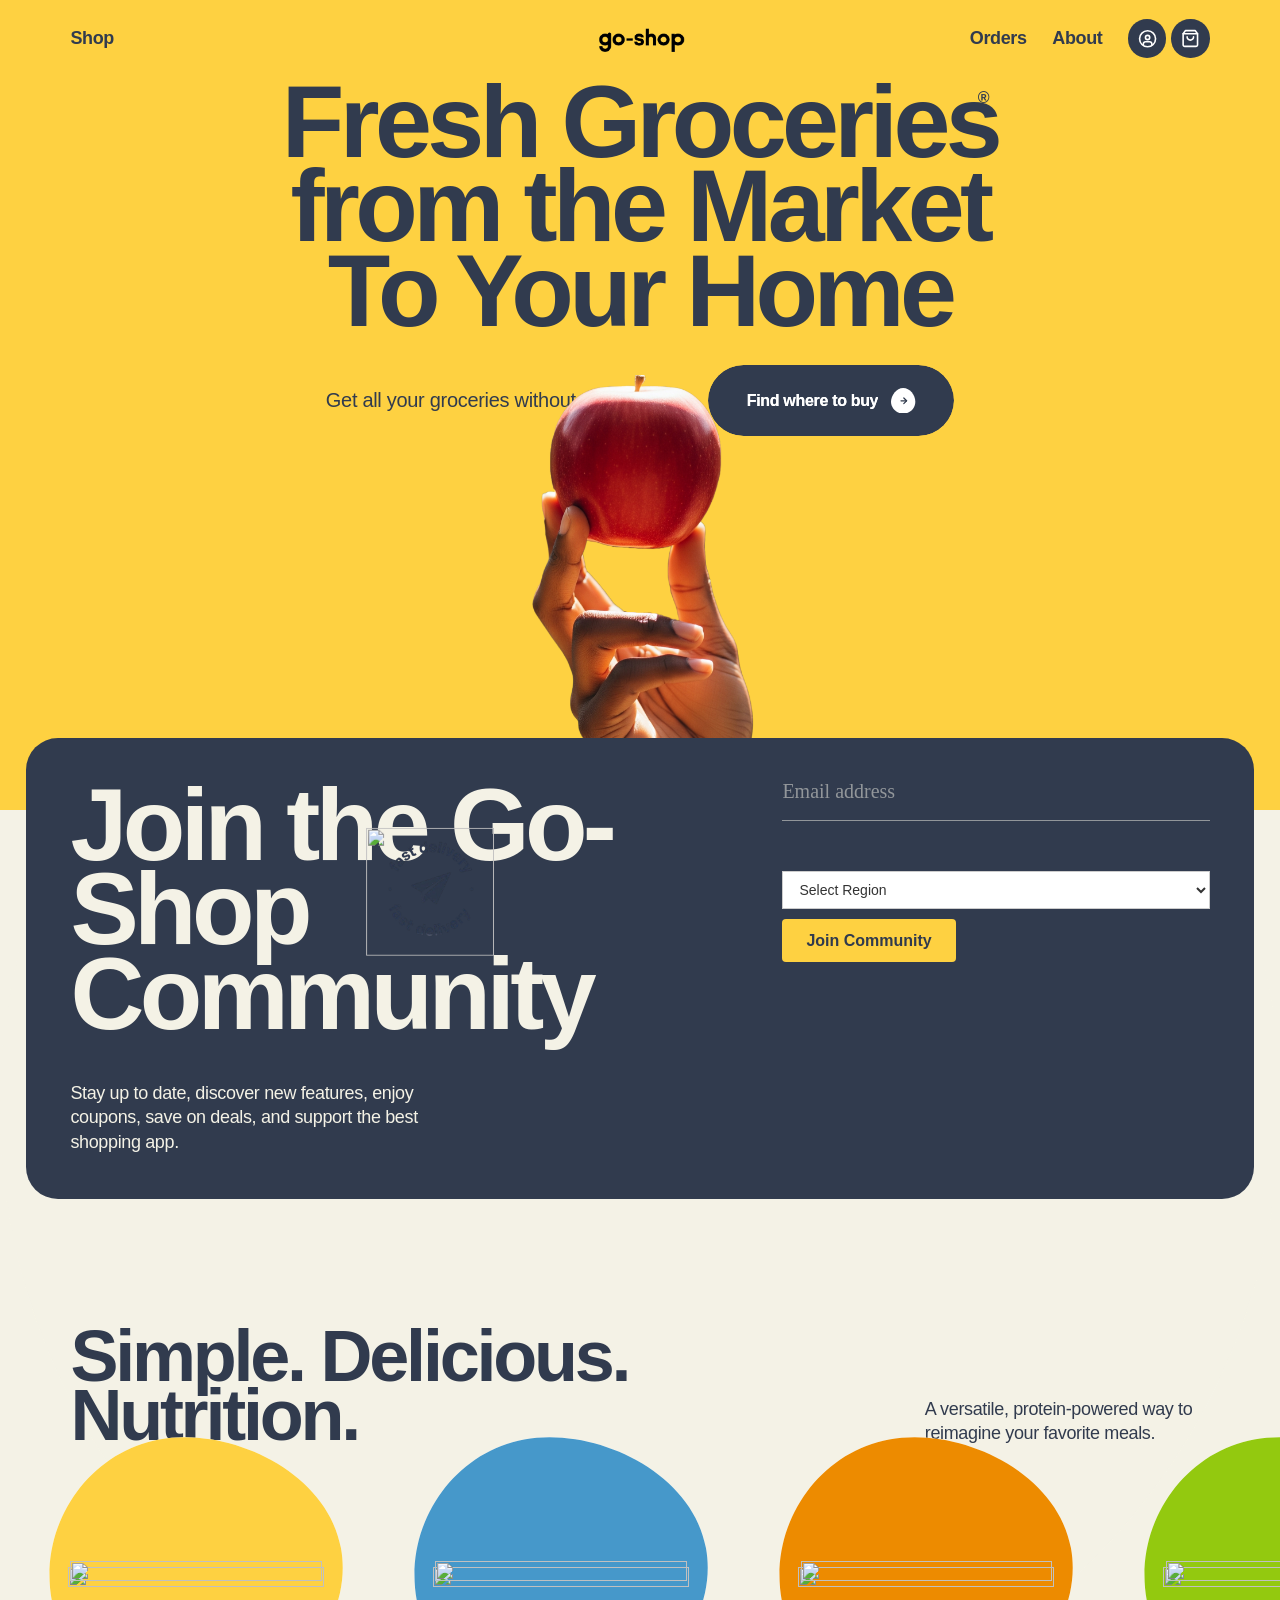
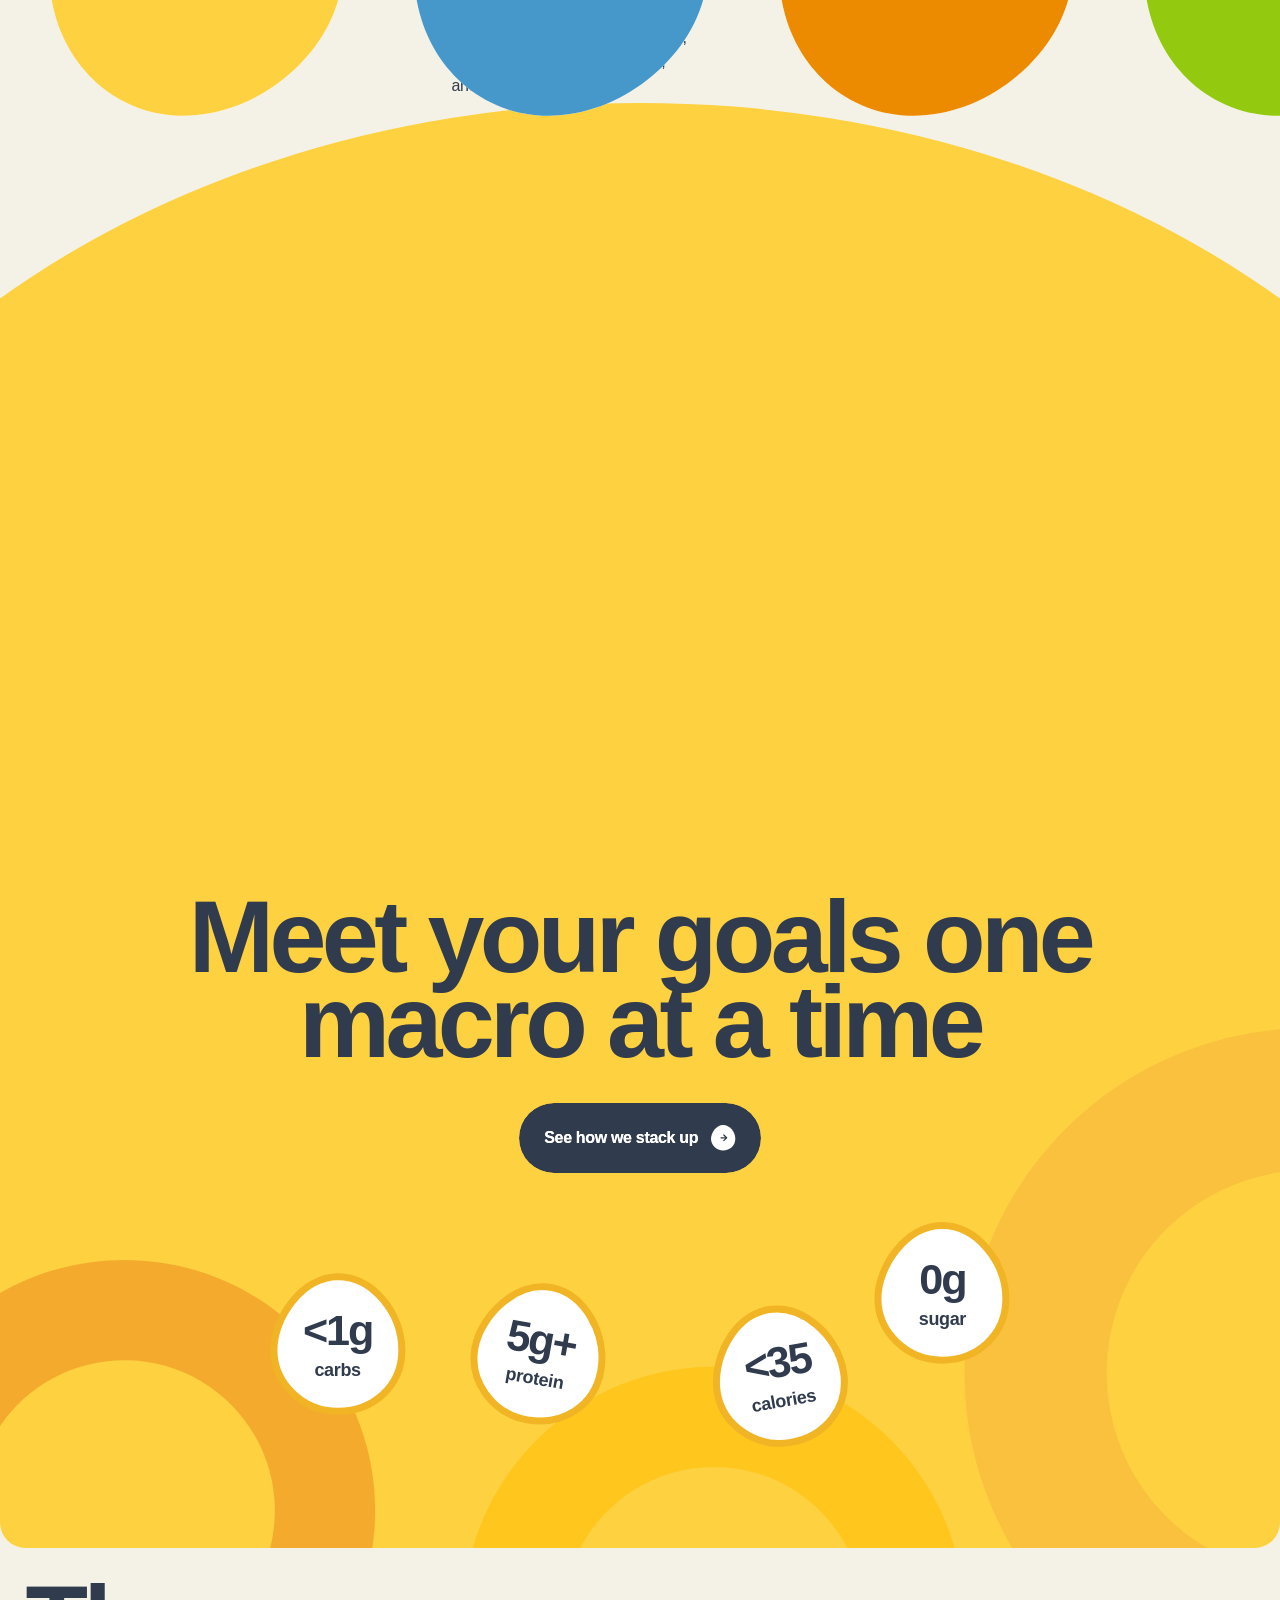
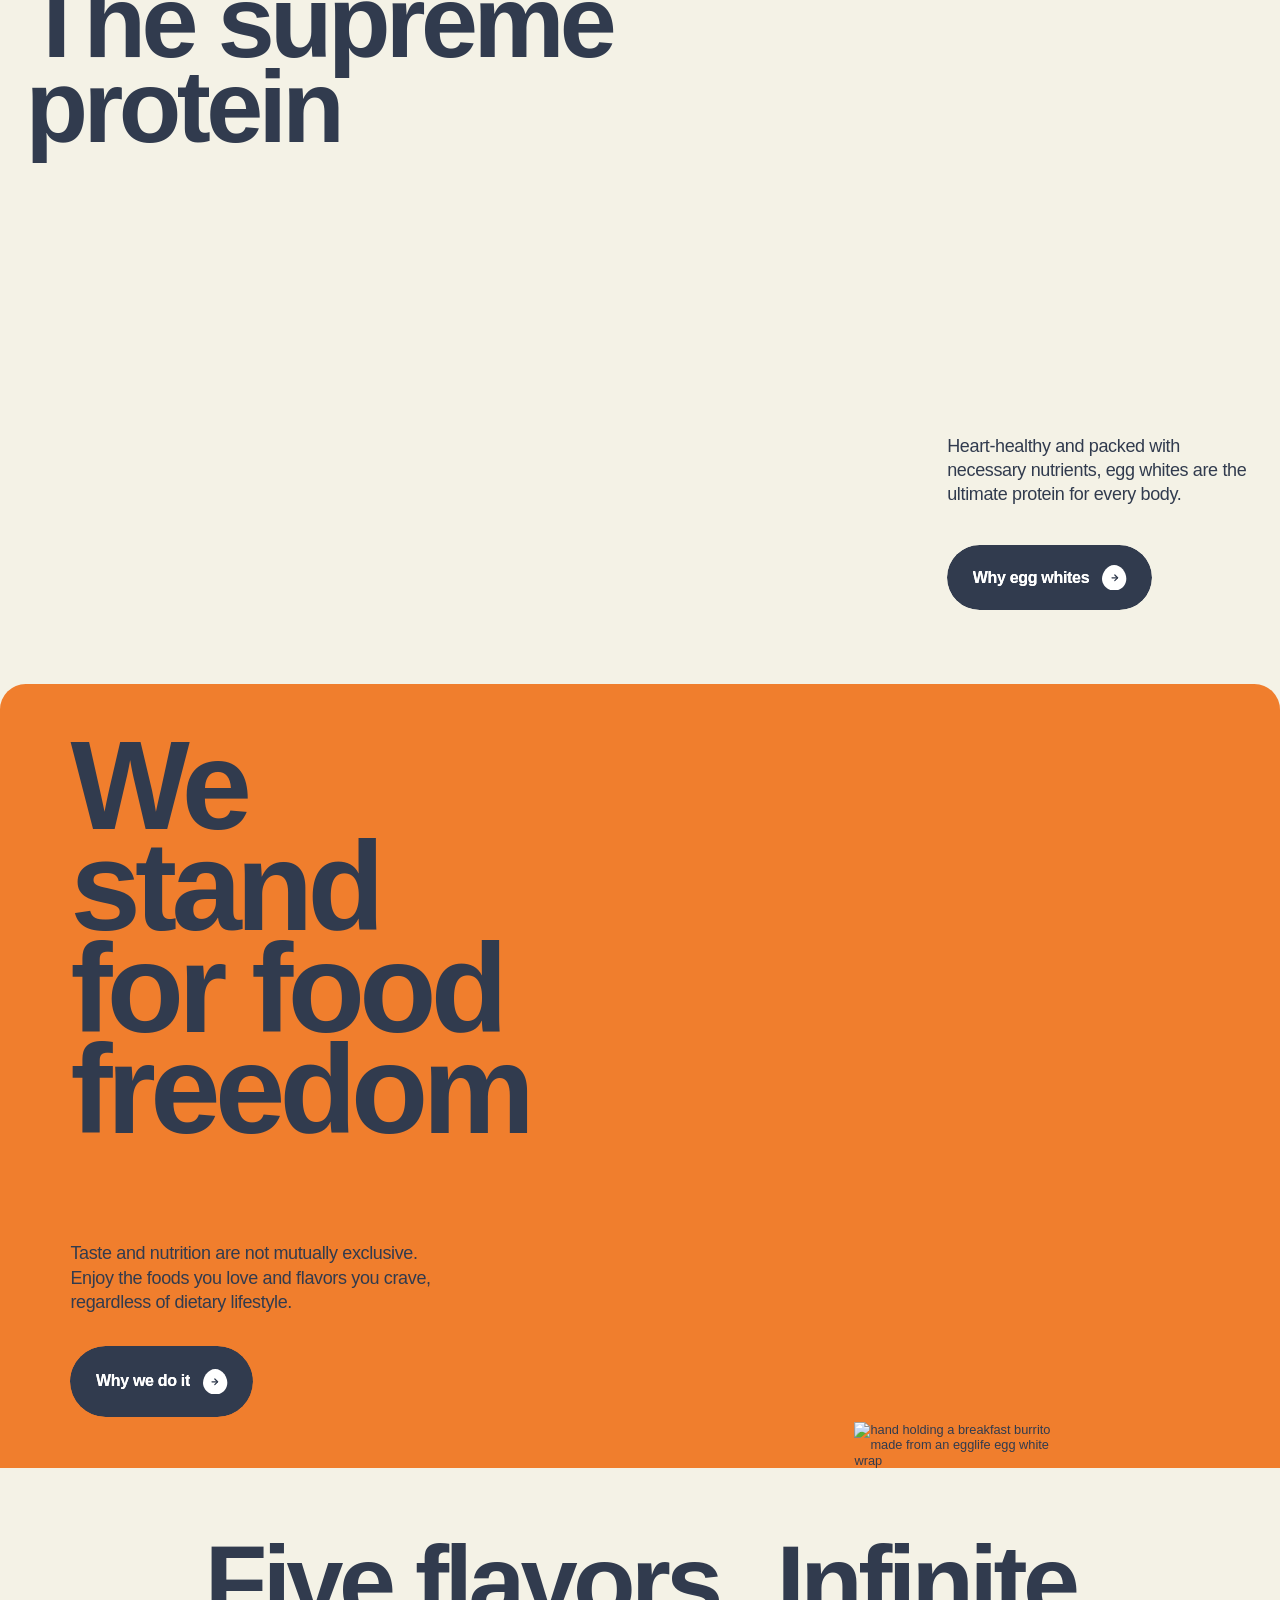
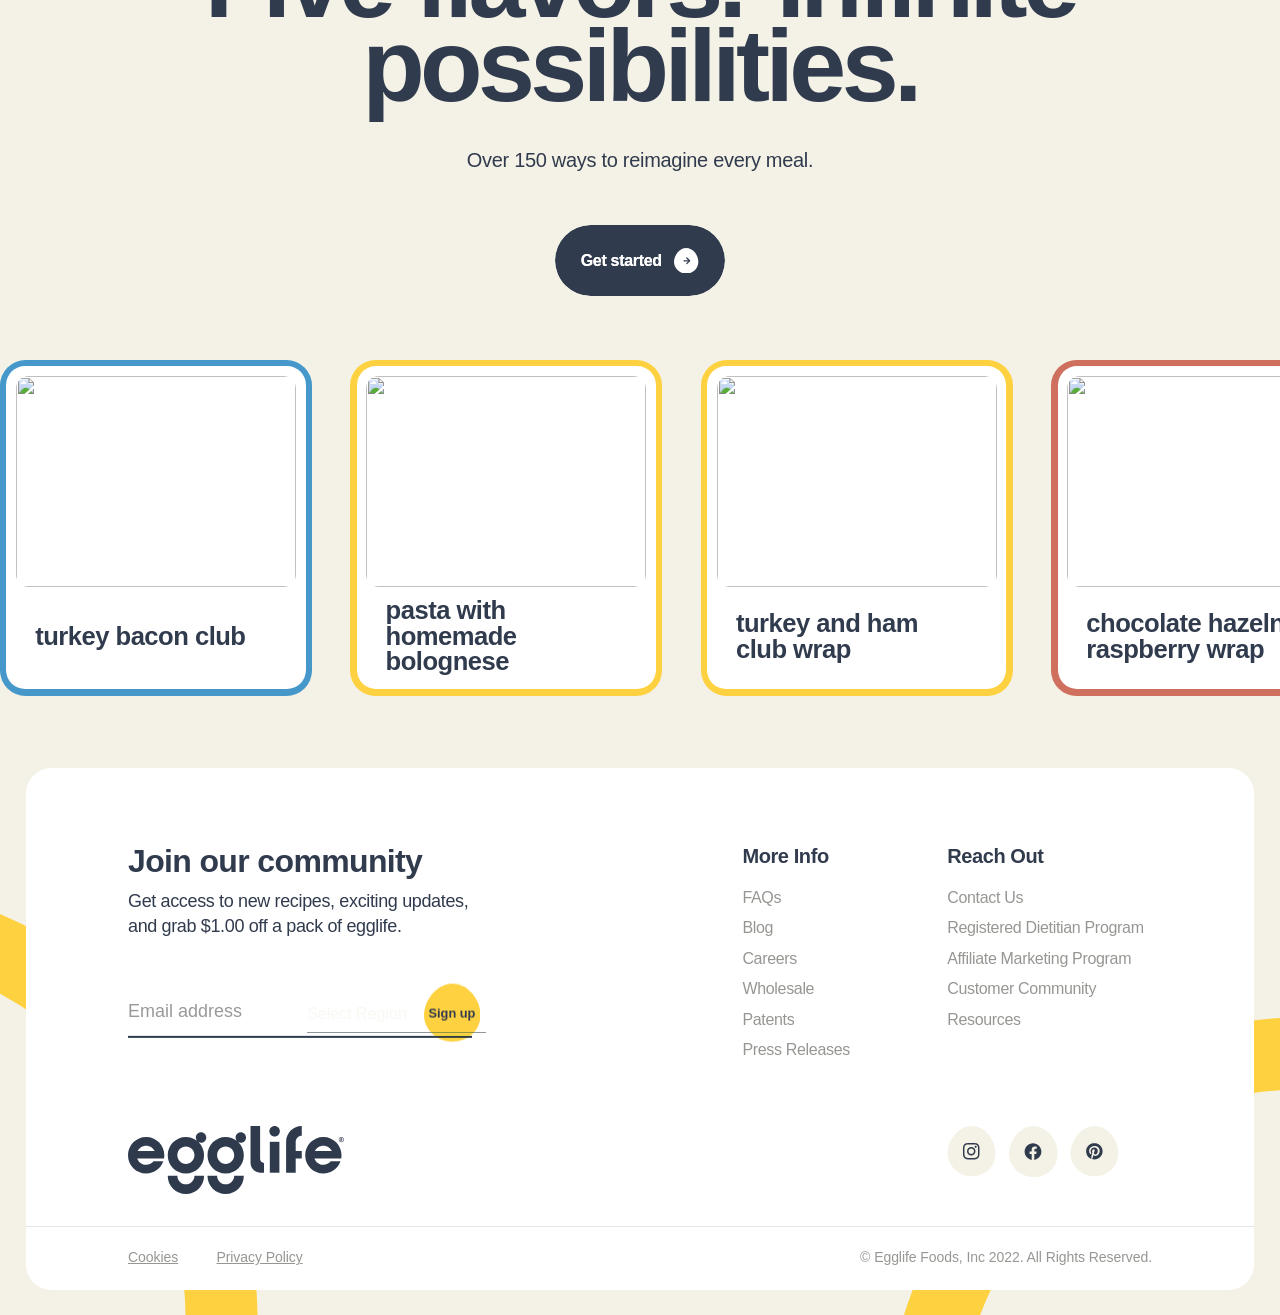
==== commit 2fb0f167: "push" ====
--- a/egglife-showcase.webflow.io/index.html
+++ b/egglife-showcase.webflow.io/index.html
@@ -433,6 +433,24 @@
   font-family: inherit !important;
   color: hsla(50.99999999999997, 39.00%, 93.00%, 0.50);
   appearance: none;
+  background-color: transparent;
+  border: none;
+  border-bottom: 1px solid #92969A;
+  padding: 0.5em 0;
+  font-size: 16px;
+  width: 100%;
+}
+
+.c-form-input.community-select:focus {
+  outline: none;
+  border-bottom-color: #FED141;
+  color: #F4F2E6;
+}
+
+.c-form-input.community-select option {
+  background-color: #303A4D;
+  color: #F4F2E6;
+  padding: 0.5em;
 }
 
 /* FORM AUTOFILL */
@@ -1095,7 +1113,7 @@
   <div class="swiper-slide hm-product js-hero-slider__product">
   <div class="c-img-contain slider is-1">
   <!-- <img src="https://cdn.prod.website-files.com/6448cbe9ce99d3adb517fb98/6448cbe9ce99d3aedc17fc8c_hero-img-05.webp" loading="eager" alt="package of original egglife egg white wraps with a hand holding a fajita wrap" class="c-img"/> -->
-  <img src="src/images/cart.png" loading="eager" alt="package of original egglife egg white wraps with a hand holding a fajita wrap" class="c-img"/>
+  <img src="src/images/apple-inhand.png" loading="eager" alt="package of original egglife egg white wraps with a hand holding a fajita wrap" class="c-img"/>
 </div>
 </div>
 <div class="swiper-slide hm-product js-hero-slider__product">
@@ -1107,13 +1125,13 @@
 <div class="swiper-slide hm-product js-hero-slider__product">
   <div class="c-img-contain slider is-3">
   <!-- <img src="https://cdn.prod.website-files.com/6448cbe9ce99d3adb517fb98/6448cbe9ce99d3382c17fc8d_hero-img-03.webp" loading="eager" alt="package of everything bagel egglife egg white wraps next to a hand holding a breakfast wrap sandwich" class="c-img"/> -->
-  <img src="src/images/apple-inhand.png" loading="eager" alt="package of everything bagel egglife egg white wraps next to a hand holding a breakfast wrap sandwich" class="c-img"/>
+  <img src="src/images/tomato.png" loading="eager" alt="package of everything bagel egglife egg white wraps next to a hand holding a breakfast wrap sandwich" class="c-img"/>
 </div>
 </div>
 <div class="swiper-slide hm-product js-hero-slider__product">
   <div class="c-img-contain slider is-4">
   <!-- <img src="https://cdn.prod.website-files.com/6448cbe9ce99d3adb517fb98/6448cbe9ce99d3c02317fc8b_hero-img-01.webp" loading="eager" alt="package of italian style egglife egg white wraps next to a plate of vegetable wrap sandwiches" class="c-img"/> -->
-  <img src="src/images/carter.png" loading="eager" alt="package of italian style egglife egg white wraps next to a plate of vegetable wrap sandwiches" class="c-img"/>
+  <img src="src/images/rice.png" loading="eager" alt="package of italian style egglife egg white wraps next to a plate of vegetable wrap sandwiches" class="c-img"/>
 </div>
 </div>
 <div class="swiper-slide hm-product js-hero-slider__product">
@@ -1130,20 +1148,38 @@
   <div form-scale="" class="o-row hm-community">
   <div class="o-col _w-12 md-w-16 sm-w-24">
   <div class="c-culinary-title margin-56">
-  <h2 class="t-display-2">Join our culinary community</h2>
+  <h2 class="t-display-2">Join the Go-Shop Community</h2>
   <div class="c-img-contain sticker">
   <img src="https://cdn.prod.website-files.com/6448cbe9ce99d3adb517fb98/6448cbe9ce99d3648617fc07_badge-bg.svg" loading="lazy" alt="" class="c-img"/>
-  <img src="https://cdn.prod.website-files.com/6448cbe9ce99d3adb517fb98/6448cbe9ce99d33dcc17fc03_badge-txt.svg" loading="lazy" sticker-rotation="" alt="supreme protein graphic" class="c-img cover"/>
+  <img src="src/images/stamp.png" loading="lazy" sticker-rotation="" alt="supreme protein graphic" class="c-img cover"/>
+  <!-- <img src="https://cdn.prod.website-files.com/6448cbe9ce99d3adb517fb98/6448cbe9ce99d33dcc17fc03_badge-txt.svg" loading="lazy" sticker-rotation="" alt="supreme protein graphic" class="c-img cover"/> -->
 </div>
 </div>
 <div class="o-col _w-17 sm-w-24">
-  <p class="t-body-2">Stay up to date, discover delicious recipes, and enjoy $1.00 off your first pack of egglife egg white wraps.</p>
+  <p class="t-body-2">Stay up to date, discover new features, enjoy coupons, save on deals, and support the best shopping app.</p>
 </div>
 </div>
 <div class="o-col _w-9 md-w-24">
   <div class="c-form klaviyo-culinary w-embed">
   <div class="klaviyo-form-V47GMJ">
-
+  <form method="get" data-ajax-submit="//manage.kmail-lists.com/ajax/subscriptions/subscribe" class="klaviyo_gdpr_embed_xevcat" name="email-form-culinary" data-name="Email Form Culinary" target="_blank" action="//manage.kmail-lists.com/subscriptions/subscribe" novalidate="novalidate" id="email_signup_culinary">
+    <div class="c-form-item">
+      <input class="c-form-input klaviyo-culinary w-input" maxlength="256" name="email" data-name="Email" placeholder="Email address" type="email" id="k_id_email_culinary" required=""/>
+    </div>
+    <div class="c-form-item">
+      <select class="c-form-input klaviyo-culinary w-input" name="region" data-name="Region" id="k_id_region_culinary" required="">
+        <option value="">Select Region</option>
+        <option value="Greater Accra">Greater Accra</option>
+        <option value="Eastern">Eastern</option>
+        <option value="Ashanti">Ashanti</option>
+        <option value="Other">Other</option>
+      </select>
+    </div>
+    <div class="c-form-item">
+      <button type="submit" class="c-form-submit">Join Community</button>
+    </div>
+    <input type="hidden" name="g" value="XeVcaT">
+  </form>
 </div>
 
 <style>
@@ -1219,6 +1255,22 @@
 	color: #F4F2E6 !important;
 }
 
+.c-form-submit {
+  background-color: #FED141;
+  color: #303A4D;
+  border: none;
+  padding: 0.75em 1.5em;
+  font-size: 16px;
+  font-weight: 600;
+  cursor: pointer;
+  border-radius: 4px;
+  transition: background-color 0.3s ease;
+}
+
+.c-form-submit:hover {
+  background-color: #E6C73A;
+}
+
 @media only screen and (max-width: 991px) {
 	.klaviyo-culinary input[type],
   .klaviyo-culinary ::placeholder {
@@ -2306,6 +2358,17 @@
   <input type="hidden" name="g" value="XeVcaT">
 </div>
 </div>
+  <div class="c-form-item submit">
+  <div class="klaviyo_field_group">
+  <select class="c-form-input community-select w-input" name="region" data-name="Region" id="k_id_region" tabindex="-1" required="">
+    <option value="">Select Region</option>
+    <option value="Greater Accra">Greater Accra</option>
+    <option value="Eastern">Eastern</option>
+    <option value="Ashanti">Ashanti</option>
+    <option value="Other">Other</option>
+  </select>
+</div>
+</div>
   <div class="c-line footer-submit">
   
 </div>
@@ -2727,6 +2790,14 @@
     custom_success_message: true,
 		extra_properties: {
       $signup_location: 'Home Page'
+    }
+  });
+
+  KlaviyoSubscribe.attachToForms('#email_signup_culinary', {
+    hide_form_on_success: true,
+    custom_success_message: true,
+		extra_properties: {
+      $signup_location: 'Community Section'
     }
   });
 </script>
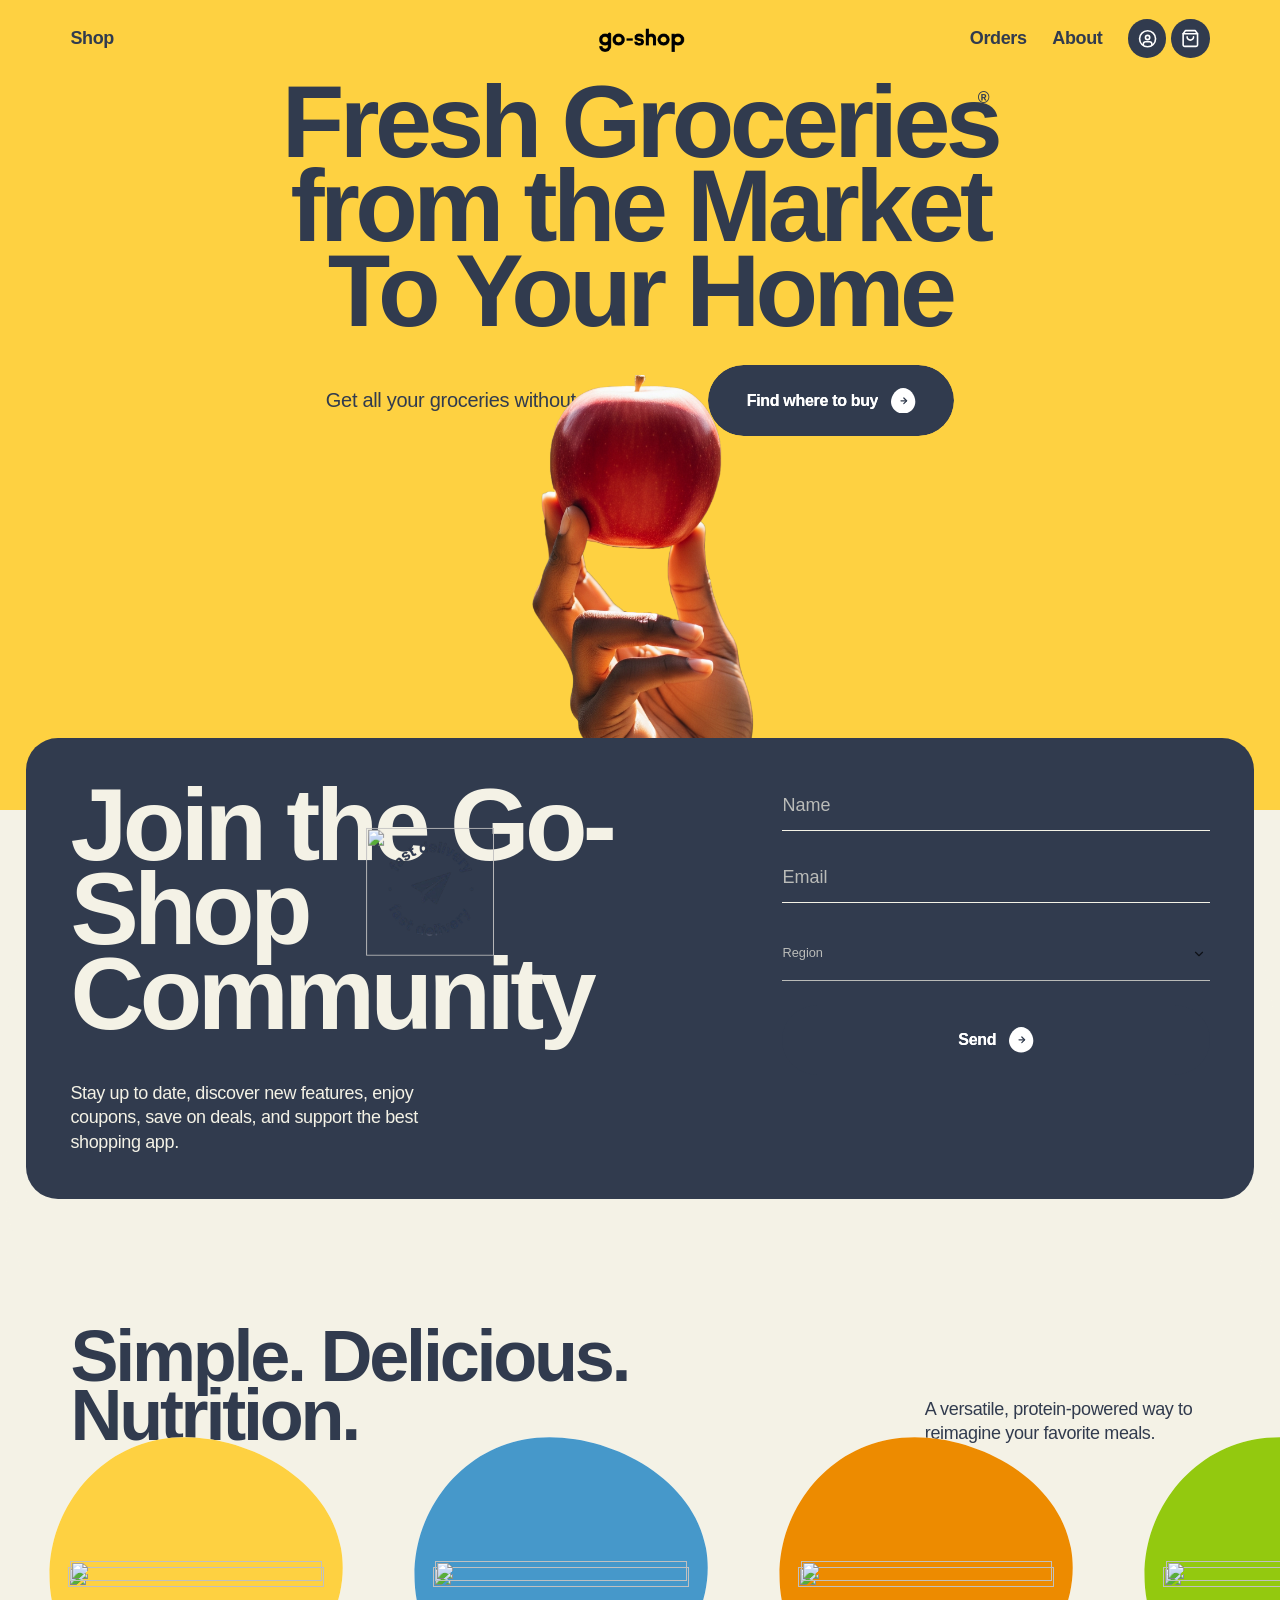
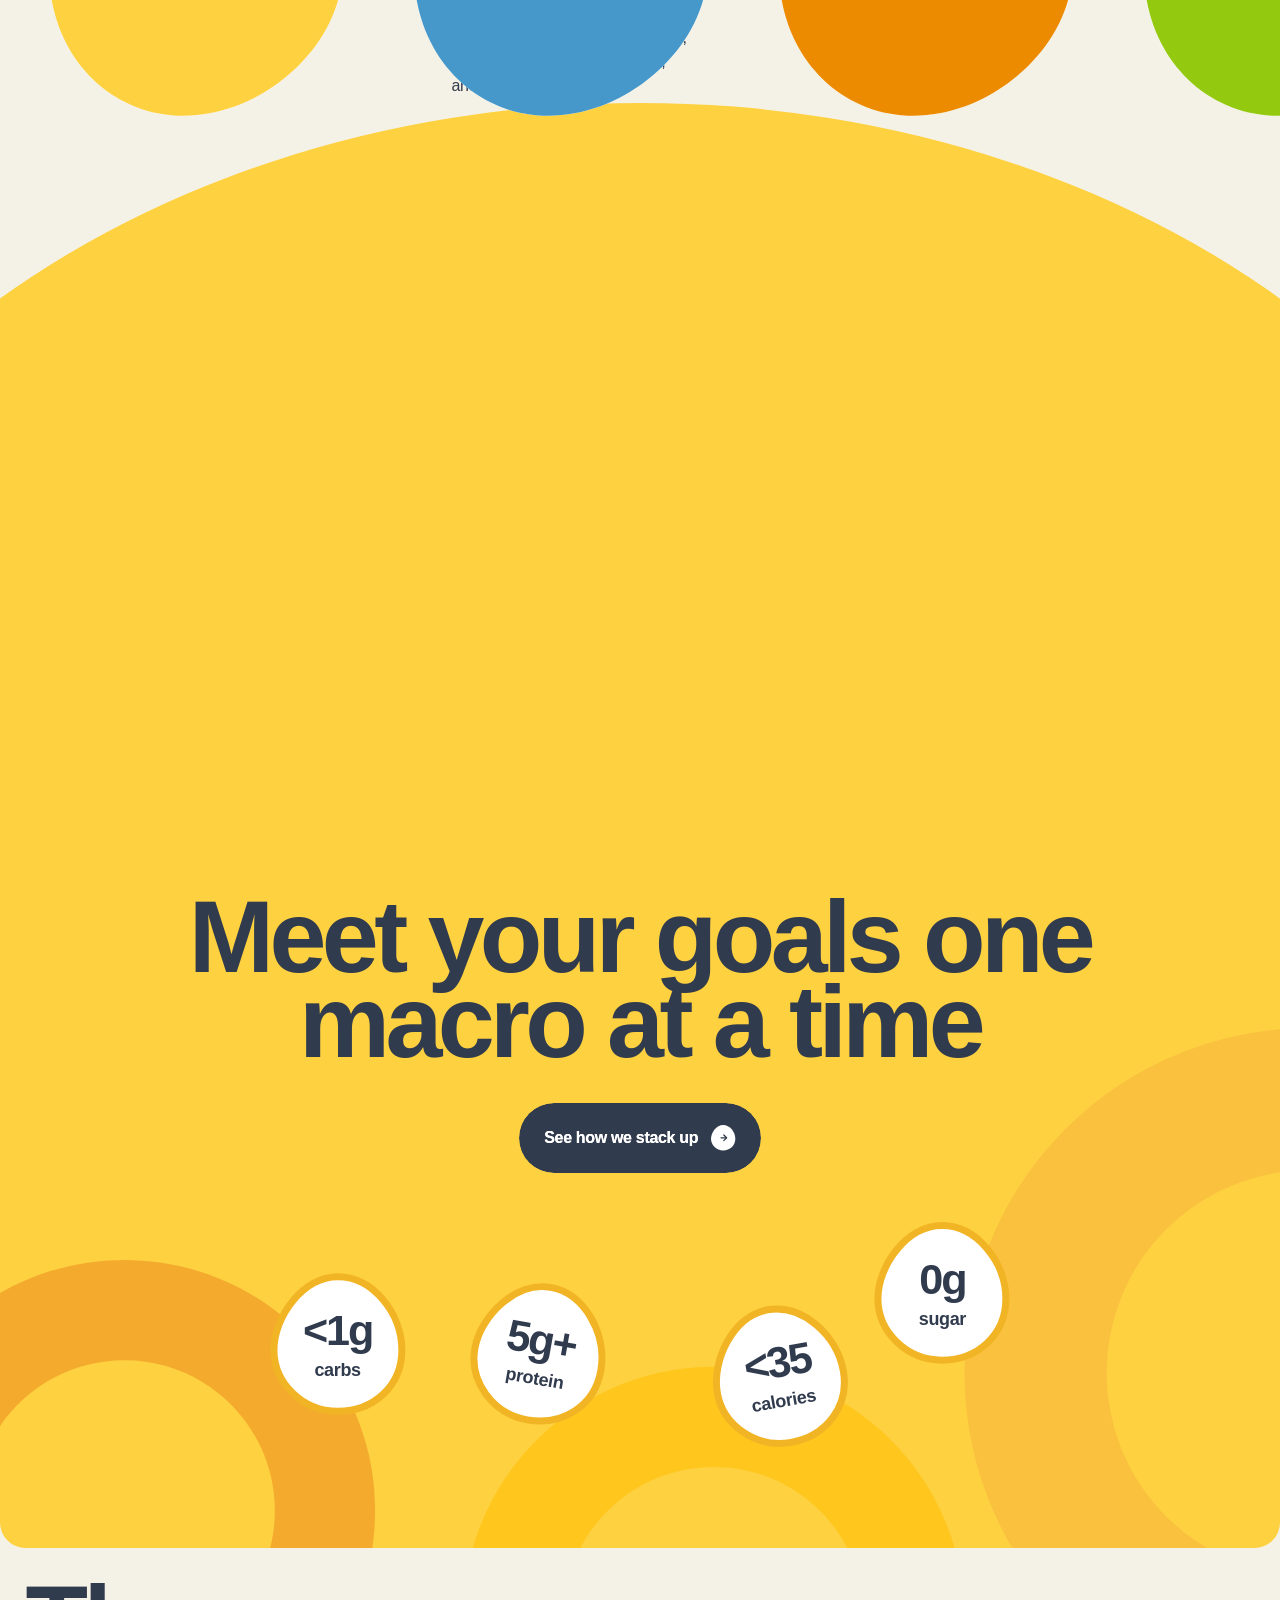
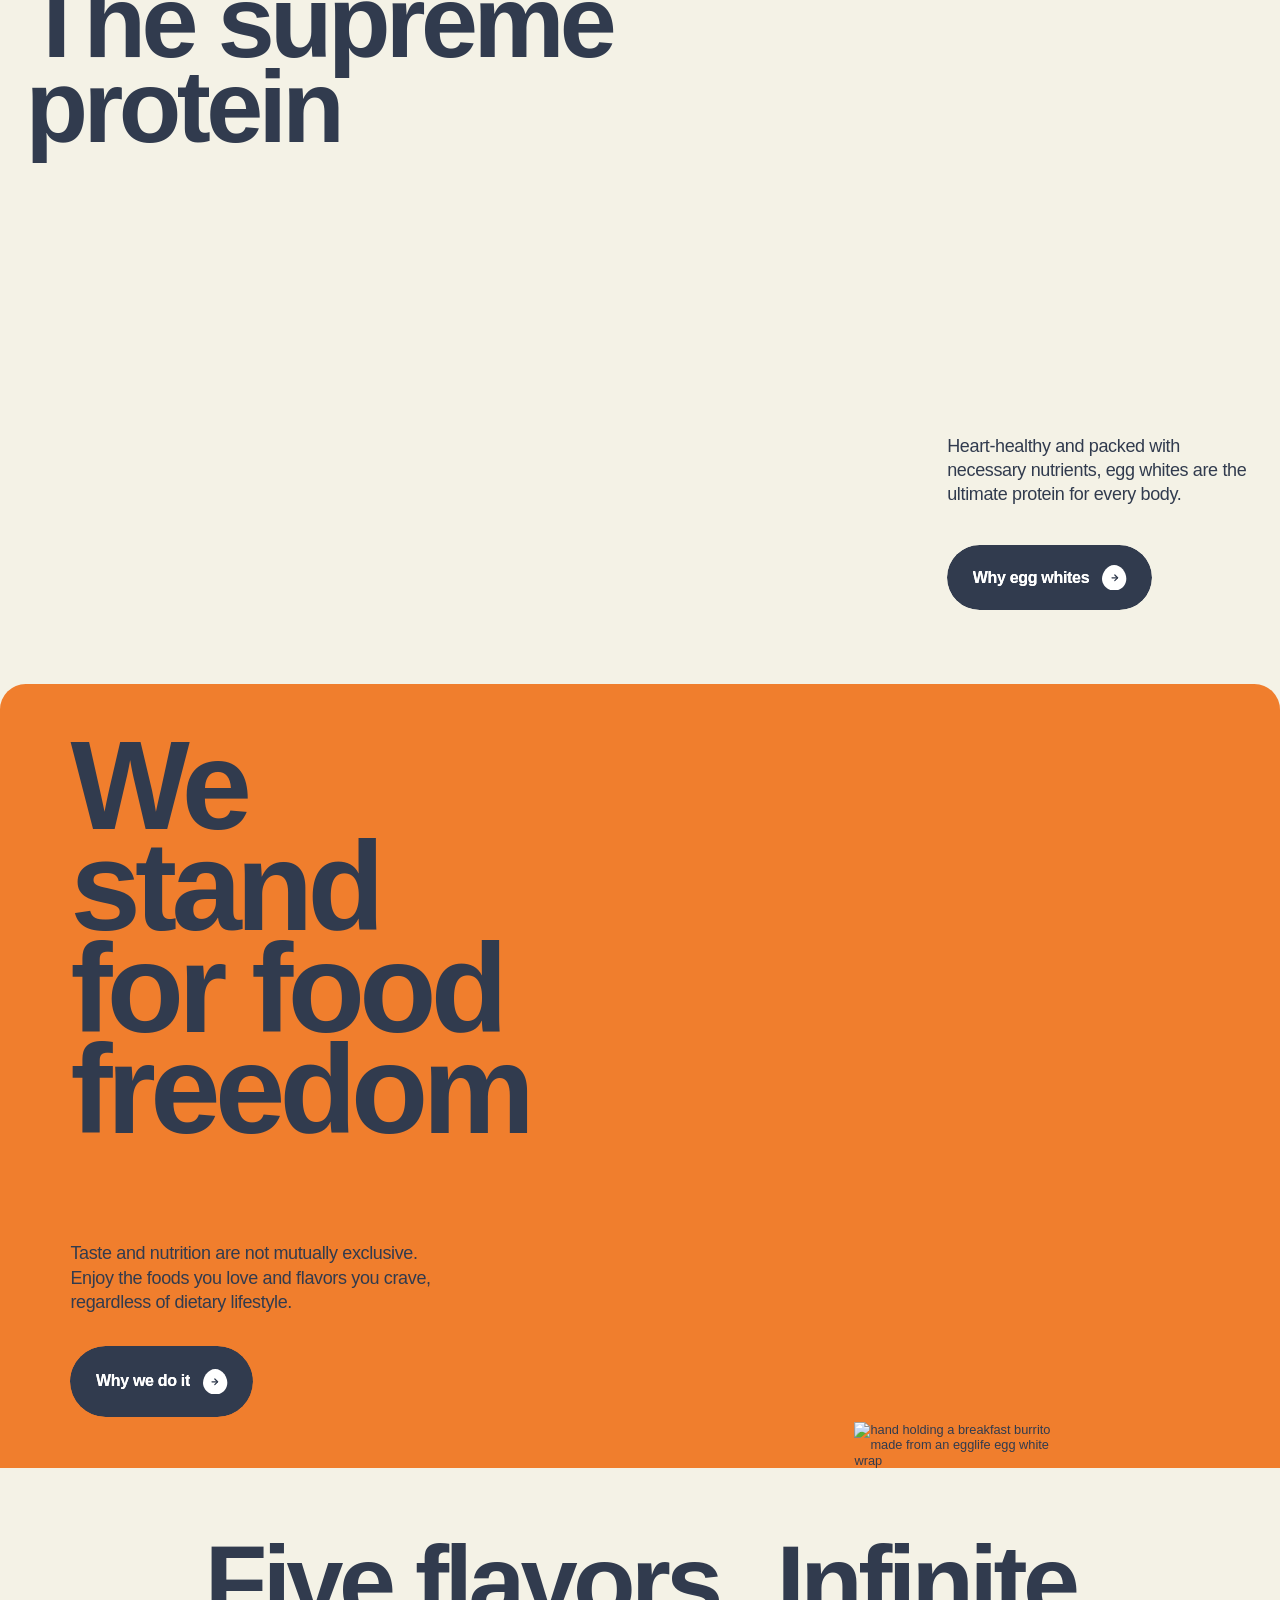
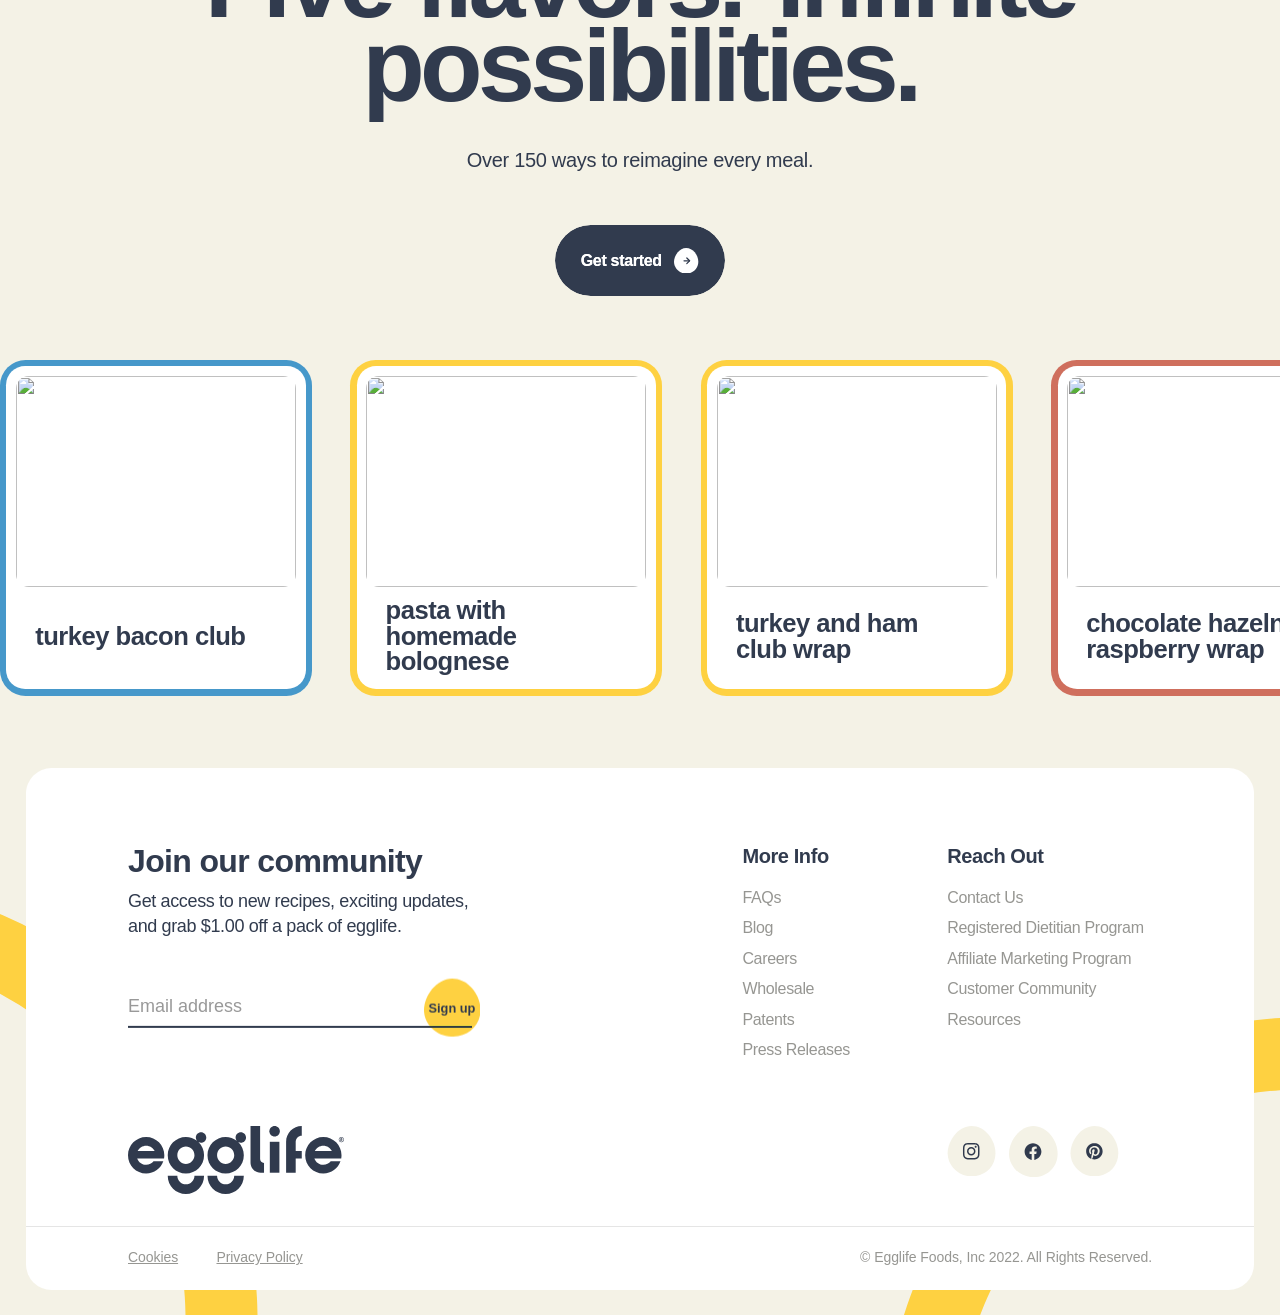
==== commit b52019c5: "signin/signup" ====
--- a/egglife-showcase.webflow.io/index.html
+++ b/egglife-showcase.webflow.io/index.html
@@ -433,24 +433,6 @@
   font-family: inherit !important;
   color: hsla(50.99999999999997, 39.00%, 93.00%, 0.50);
   appearance: none;
-  background-color: transparent;
-  border: none;
-  border-bottom: 1px solid #92969A;
-  padding: 0.5em 0;
-  font-size: 16px;
-  width: 100%;
-}
-
-.c-form-input.community-select:focus {
-  outline: none;
-  border-bottom-color: #FED141;
-  color: #F4F2E6;
-}
-
-.c-form-input.community-select option {
-  background-color: #303A4D;
-  color: #F4F2E6;
-  padding: 0.5em;
 }
 
 /* FORM AUTOFILL */
@@ -1160,200 +1142,127 @@
 </div>
 </div>
 <div class="o-col _w-9 md-w-24">
-  <div class="c-form klaviyo-culinary w-embed">
-  <div class="klaviyo-form-V47GMJ">
-  <form method="get" data-ajax-submit="//manage.kmail-lists.com/ajax/subscriptions/subscribe" class="klaviyo_gdpr_embed_xevcat" name="email-form-culinary" data-name="Email Form Culinary" target="_blank" action="//manage.kmail-lists.com/subscriptions/subscribe" novalidate="novalidate" id="email_signup_culinary">
-    <div class="c-form-item">
-      <input class="c-form-input klaviyo-culinary w-input" maxlength="256" name="email" data-name="Email" placeholder="Email address" type="email" id="k_id_email_culinary" required=""/>
+  <form id="contactForm" class="contact-form" method="post" action="#">
+    <div class="form-group">
+      <input type="text" name="name" placeholder="Name" required class="form-input"/>
     </div>
-    <div class="c-form-item">
-      <select class="c-form-input klaviyo-culinary w-input" name="region" data-name="Region" id="k_id_region_culinary" required="">
-        <option value="">Select Region</option>
+    <div class="form-group">
+      <input type="email" name="email" placeholder="Email" required class="form-input"/>
+    </div>
+    <div class="form-group">
+      <select name="region" required class="form-input">
+        <option value="" selected disabled>Region</option>
         <option value="Greater Accra">Greater Accra</option>
         <option value="Eastern">Eastern</option>
         <option value="Ashanti">Ashanti</option>
         <option value="Other">Other</option>
       </select>
     </div>
-    <div class="c-form-item">
-      <button type="submit" class="c-form-submit">Join Community</button>
-    </div>
-    <input type="hidden" name="g" value="XeVcaT">
+    <button type="submit" class="c-btn is-large w-inline-block">
+      <div class="c-btn-bg"></div>
+      <div class="c-btn-inner">
+        <div class="c-btn-txt">
+          <div class="c-btn-label line-1">Send</div>
+          <div no-click class="c-btn-label line-2">Send</div>
+        </div>
+        <div class="c-btn-icon-wrap">
+          <div class="c-btn-icon w-embed">
+            <svg width="1.9375em" height="2em" viewBox="0 0 31 32" fill="none" xmlns="http://www.w3.org/2000/svg">
+              <path d="M30.4 17.3333C30.4 25.9556 23.5947 32 15.2 32C6.80527 32 0 25.2444 0 17.3333C0 9.42222 6.80527 0 15.2 0C23.5947 0 30.4 8.71111 30.4 17.3333Z" fill="white"/>
+            </svg>
+          </div>
+          <div class="c-btn-icon-arrow w-embed">
+            <svg aria-hidden="true" width="0.75em" height="0.75em" viewBox="0 0 12 12" fill="none" xmlns="http://www.w3.org/2000/svg">
+              <path d="M2.5 6H9.5" stroke="#303A4D" stroke-width="1.5" stroke-linecap="round" stroke-linejoin="round"/>
+              <path d="M6 2.5L9.5 6L6 9.5" stroke="#303A4D" stroke-width="1.5" stroke-linecap="round" stroke-linejoin="round"/>
+            </svg>
+          </div>
+        </div>
+      </div>
+    </button>
   </form>
 </div>
 
+<!-- Klaviyo form styling removed -->
+
 <style>
-input[type]:-webkit-autofill,
-input[type=email]:-webkit-autofill,
-input[type]:-webkit-autofill:hover,
-input[type=email]:-webkit-autofill:hover,
-input[type]:-webkit-autofill:focus, 
-input[type=email]:-webkit-autofill:focus,
-input[type]:-webkit-autofill:active,
-input[type=email]:-webkit-autofill:active {
-}
-
-.c-form.klaviyo-culinary.w-embed {
-	padding: 0 !important;
-}
-
-.klaviyo-culinary input[type=text],
-.klaviyo-culinary input[type=email] {
-  border-left: 0px !important;
-  border-right: 0px !important;
-  border-top: 0px !important;
-  border-bottom: 1px solid #92969A !important;
-  padding-top: 0px !important;
-  padding-right: 0px !important;
-  padding-bottom: 1em !important;
-  padding-left: 0px !important;
-  background-color: transparent !important;
-  transition-property: border-color !important;
-  transition-duration: 400ms !important;
-  transition-timing-function: ease !important;
-  box-shadow: none !important;
-  font-size: 20px !important;
-  font-family: Sofiapro !important;
-  font-weight: 400 !important;
-  margin-bottom: 2.5em !important;
-  color: #7A7F87 !important;
-}
-/*
-.klaviyo-culinary input[type=text]:focus,
-.klaviyo-culinary input[type=text]:focus-visible,
-.klaviyo-culinary input[type=email]:focus,
-.klaviyo-culinary input[type=email]:focus-visible {
-  border-bottom-color: #F4F2E6 !important;
-  color: #F4F2E6 !important;
-  box-shadow: none !important;
-}
-*/
-.klaviyo-culinary ::placeholder {
-	color: #92969A !important;
-  font-family: Sofiapro !important;
-  font-size: 20px !important;
-  font-weight: 400 !important;
-}
-
-
-[data-testid="form-row"]:last-child button {
-	background-color: var(--clr-yellow-01) !important;
-  position: relative !important;
-  overflow: hidden !important;
-  color: var(--clr-charcoal-01) !important;
-  font-family: Sofiapro !important;
-  font-size: 20px !important;
-  font-weight: 600 !important;
-  padding-right: 2em !important;
-  padding-left: 2em !important;
-  padding-top: 1.25em;
-  padding-bottom: 1.25em;
-}
-
-
-.klaviyo-culinary input[type]:hover {
-	color: #F4F2E6 !important;
-}
-
-.c-form-submit {
-  background-color: #FED141;
-  color: #303A4D;
-  border: none;
-  padding: 0.75em 1.5em;
-  font-size: 16px;
-  font-weight: 600;
+/* Minimal text-only contact form (no backgrounds/boxes) */
+.contact-form {
+  display: flex;
+  flex-direction: column;
+  gap: 1.5rem;
+  max-width: 520px;
+}
+.contact-form .form-group {
+  display: flex;
+  flex-direction: column;
+}
+.contact-form .form-input {
+  background: transparent;
+  border: 0;
+  border-bottom: 1px solid currentColor;
+  border-radius: 0;
+  padding: 1rem 0;
+  color: inherit;
+  font: inherit;
+}
+/* Dropdown styling */
+.contact-form select.form-input {
+  -webkit-appearance: none;
+  -moz-appearance: none;
+  appearance: none;
+  background: transparent;
+  padding-right: 2rem;
+  min-height: 2.75rem;
+  line-height: 1.6;
+  color: inherit;
   cursor: pointer;
-  border-radius: 4px;
-  transition: background-color 0.3s ease;
-}
-
-.c-form-submit:hover {
-  background-color: #E6C73A;
-}
-
+  background-image: url("data:image/svg+xml,%3Csvg xmlns='http://www.w3.org/2000/svg' width='14' height='14' viewBox='0 0 24 24' fill='none' stroke='currentColor' stroke-width='2' stroke-linecap='round' stroke-linejoin='round'%3E%3Cpolyline points='6 9 12 15 18 9'/%3E%3C/svg%3E");
+  background-repeat: no-repeat;
+  background-position: right 0.25rem center;
+  background-size: 14px 14px;
+}
+/* Show placeholder-like style for the disabled Region option */
+.contact-form select.form-input:required:invalid {
+  opacity: 0.7;
+}
+.contact-form .form-input::placeholder {
+  color: inherit;
+  opacity: 0.7;
+}
+.contact-form .form-input:focus {
+  outline: none;
+  border-bottom-color: currentColor;
+}
+.contact-form .form-submit {
+  background: transparent;
+  border: 0;
+  color: inherit;
+  padding: 0.75rem 0 0.25rem;
+  margin-top: 0.5rem;
+  font-weight: 700;
+  text-transform: uppercase;
+  letter-spacing: 0.06em;
+  width: fit-content;
+}
+.contact-form .form-submit:hover {
+  text-decoration: underline;
+}
 @media only screen and (max-width: 991px) {
-	.klaviyo-culinary input[type],
-  .klaviyo-culinary ::placeholder {
-  	font-size: 14px !important;
-  }
-  [component] button {
-  	width: 100% !important;
-  }
-  [component] {
-  	width: 100% !important;
-  }
-}
-
-[data-testid]:nth-child(5) {
-	border-left: 0px !important;
-  border-right: 0px !important;
-  border-top: 0px !important;
-  border-bottom: 1px solid #92969A !important;
-	margin-bottom: 4em !important;
-  padding-top: 0px !important;
-  padding-right: 0px !important;
-  padding-left: 0px !important;
-  background-color: transparent !important;
-  transition-property: border-color !important;
-  transition-duration: 400ms !important;
-  transition-timing-function: ease !important;
-  box-shadow: none !important;
-  font-family: Sofiapro !important;
-  font-weight: 400 !important;
-}
-
-[data-testid]:nth-child(5) div {
-  padding-left: 0px !important;
-}
-
-input:-webkit-autofill,
-input:-webkit-autofill:hover, 
-input:-webkit-autofill:focus, 
-input:-webkit-autofill:active {
-  box-shadow: none;
-  background-color: transparent !important;
-  color: initial !important;
-  transition: background-color 5000s ease-in-out 0s;
-  -webkit-box-shadow: none;
-  -webkit-text-fill-color: initial !important;
-}
-
-input#downshift-0-input:-webkit-autofill,
-input#downshift-0-input:-webkit-autofill:hover, 
-input#downshift-0-input:-webkit-autofill:focus, 
-input#downshift-0-input:-webkit-autofill:active {
-}
-
-#downshift-0-menu {
-	max-height: 400px !important;
-  border-top: 0 !important;
-  padding-left: 16px !important;
-  transition: padding-left 0.3s ease-in-out, color 0.3s ease-in-out;
-}
-
-#downshift-0-input {
-  font-size: 20px !important;
-  font-family: Sofiapro !important;
-  font-weight: 400 !important;
-}
-
-#downshift-0-input[aria-expanded="false"] {
-  transition: padding-left 0.3s ease-in-out, color 0.3s ease-in-out;
-}
-
-#downshift-0-input[aria-expanded="true"] {
-	color: #fff !important;
-  padding-left: 16px !important;
-  transition: padding-left 0.3s ease-in-out, color 0.3s ease-in-out;
-}
-
-.needsclick.kl-private-reset-css-Xuajs1 {
-/*	border: 1px solid rgba(48, 58, 77, 0) !important; */
-}
-
-[data-testid]:nth-child(5) div {
-	border: none !important;
-}
+  .contact-form .form-input { font-size: 14px; }
+}
+</style>
+
+
+
+
+
+
+
+
+
+
+
 </style>
 </div>
 </div>
@@ -2356,17 +2265,6 @@
   <input class="c-form-input community-footer w-input" maxlength="256" name="email" data-name="Email" placeholder="Email address" type="email" id="k_id_email" tabindex="-1" required=""/>
   <div class="w-embed">
   <input type="hidden" name="g" value="XeVcaT">
-</div>
-</div>
-  <div class="c-form-item submit">
-  <div class="klaviyo_field_group">
-  <select class="c-form-input community-select w-input" name="region" data-name="Region" id="k_id_region" tabindex="-1" required="">
-    <option value="">Select Region</option>
-    <option value="Greater Accra">Greater Accra</option>
-    <option value="Eastern">Eastern</option>
-    <option value="Ashanti">Ashanti</option>
-    <option value="Other">Other</option>
-  </select>
 </div>
 </div>
   <div class="c-line footer-submit">
@@ -2790,14 +2688,6 @@
     custom_success_message: true,
 		extra_properties: {
       $signup_location: 'Home Page'
-    }
-  });
-
-  KlaviyoSubscribe.attachToForms('#email_signup_culinary', {
-    hide_form_on_success: true,
-    custom_success_message: true,
-		extra_properties: {
-      $signup_location: 'Community Section'
     }
   });
 </script>
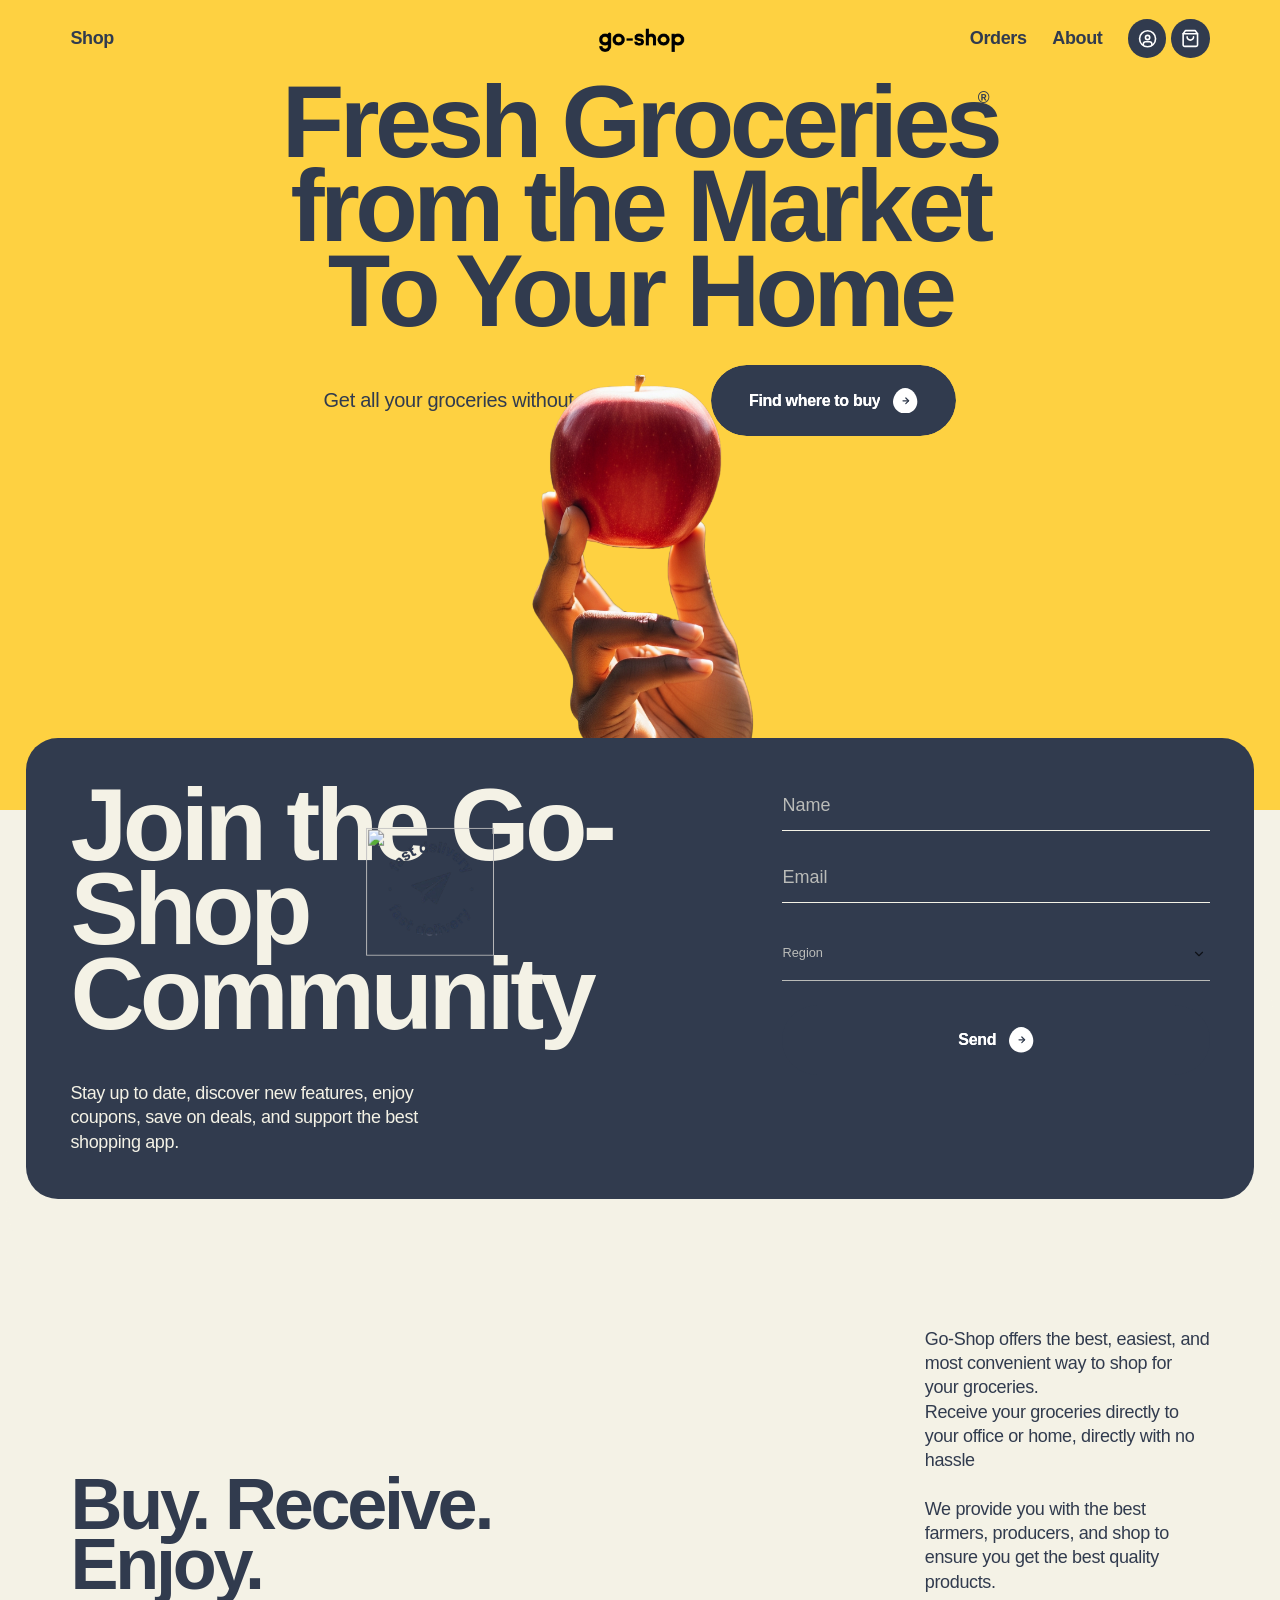
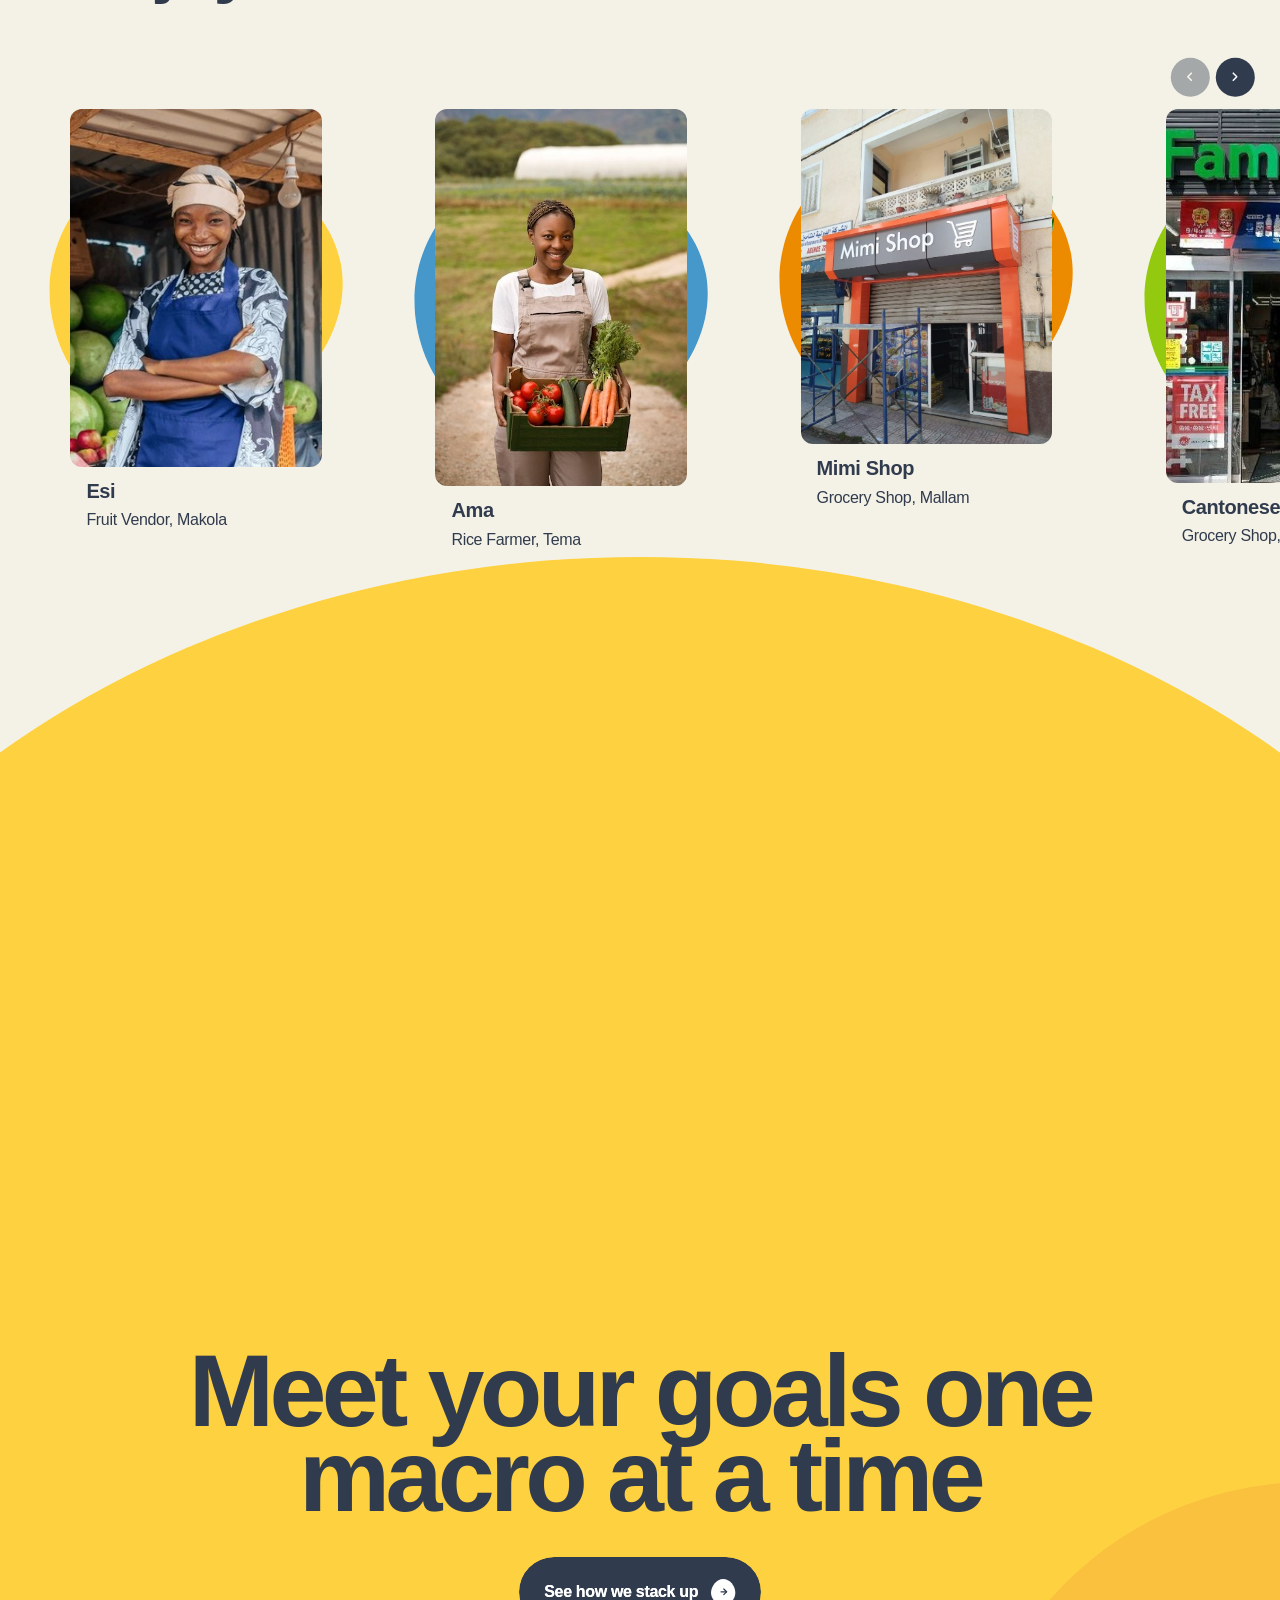
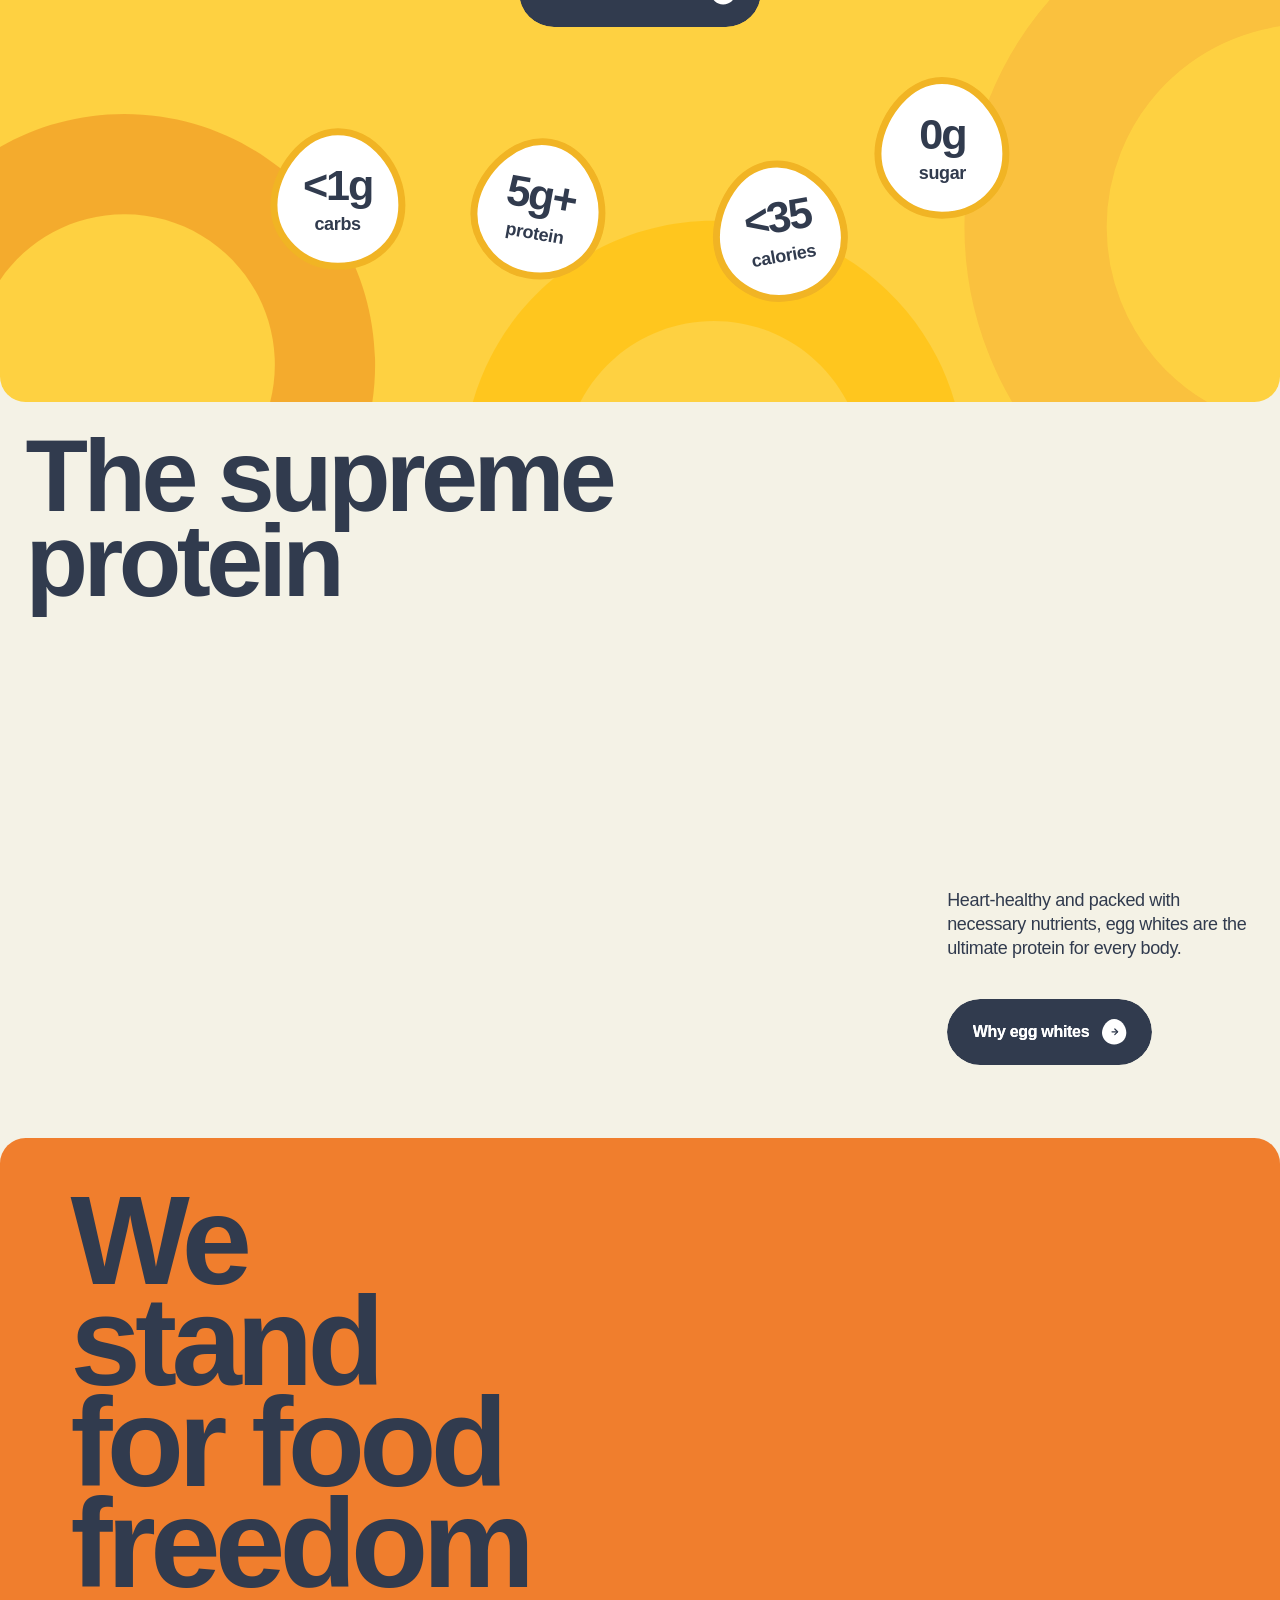
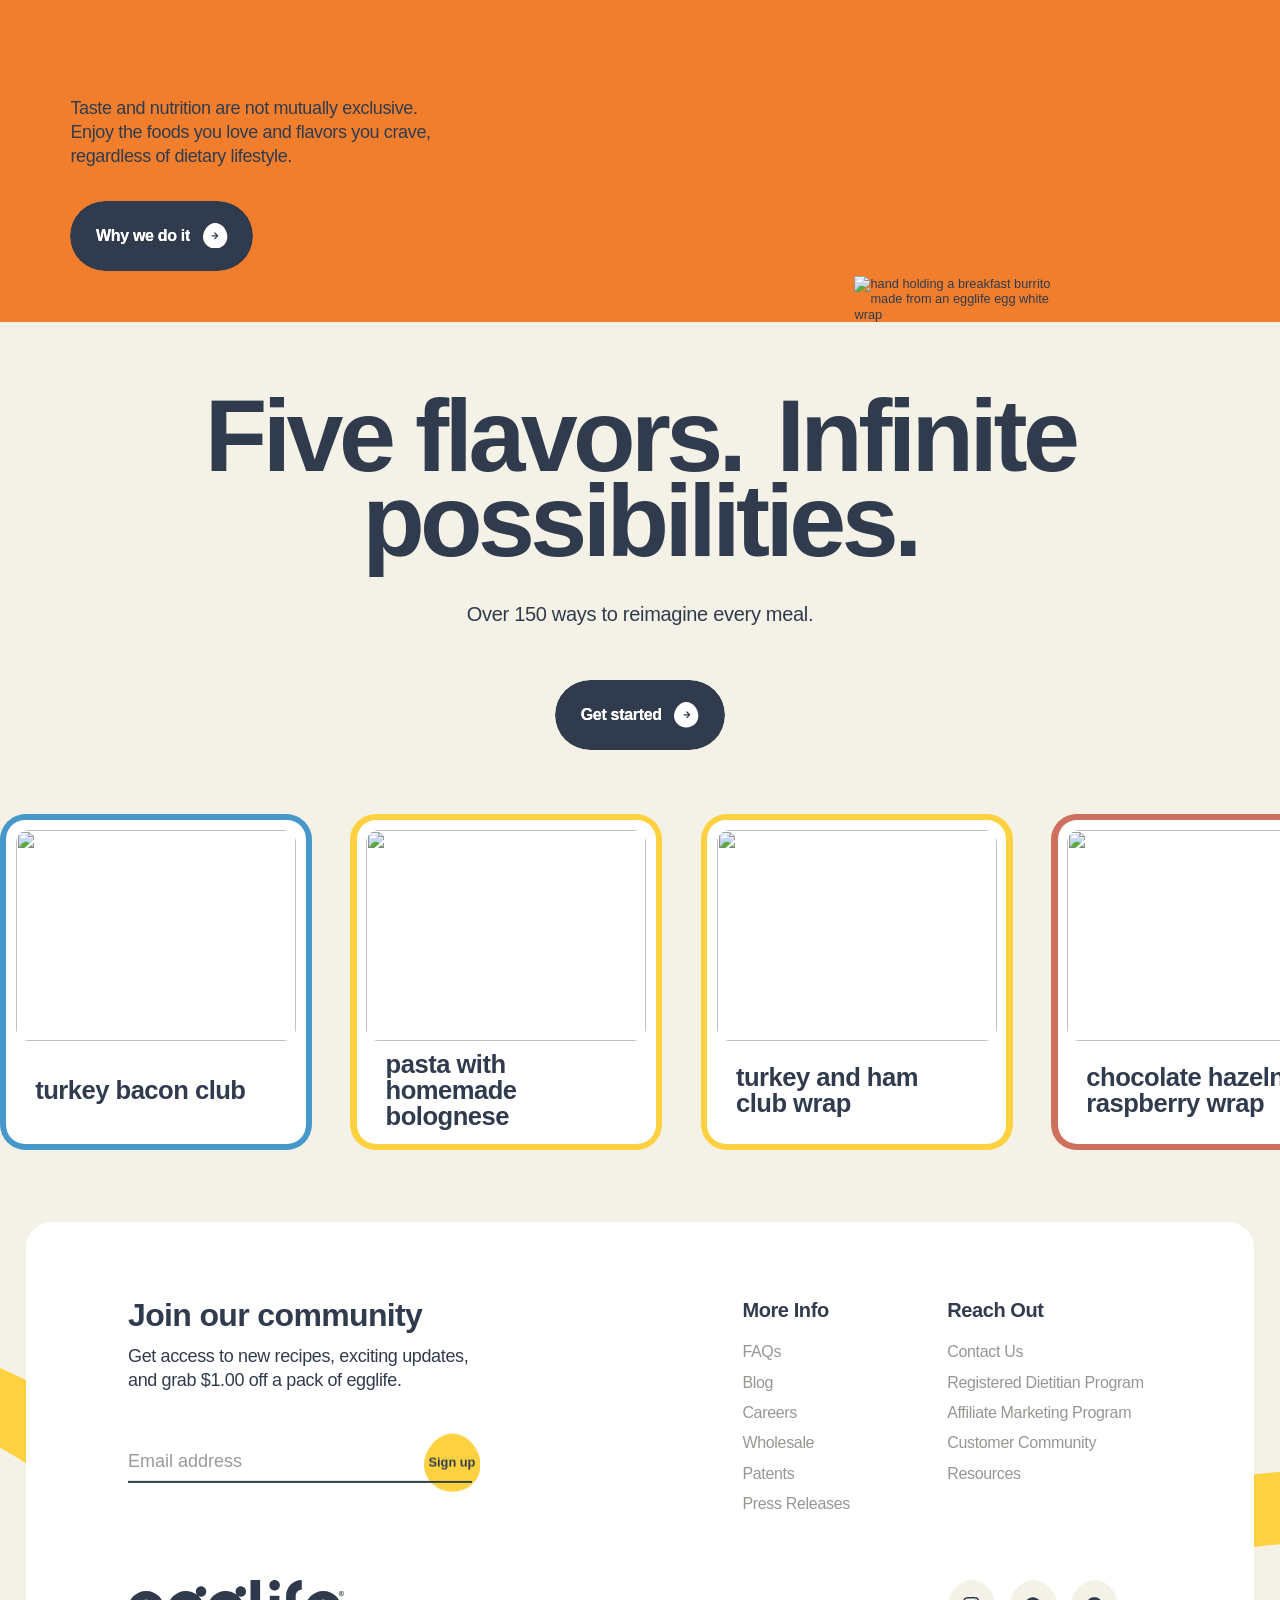
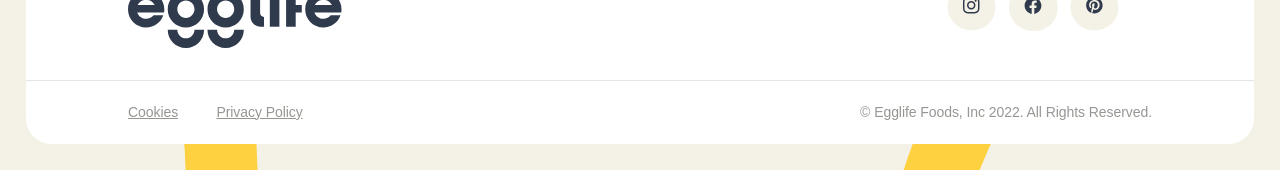
==== commit b7841369: "images" ====
--- a/egglife-showcase.webflow.io/index.html
+++ b/egglife-showcase.webflow.io/index.html
@@ -1048,7 +1048,7 @@
 </div>
   <div z-5="" class="o-row justify-center margin-56">
   <div class="c-btn-wrap hm-hero">
-  <div class="t-body-1 js-home-slider-animate-in">Get all your groceries without all the hustle</div>
+  <div class="t-body-1 js-home-slider-animate-in">Get all your groceries without all the hassle</div>
   <a aria-label="Find where to buy" href="/where-to-buy" class="c-btn is-large is-hero js-home-slider-animate-in w-inline-block">
   <div class="c-btn-bg">
 
@@ -1273,7 +1273,7 @@
   <div class="o-container is-small">
   <div class="o-row info margin-144">
   <div class="o-col _w-12 sm-w-24">
-  <h2 split-text="" class="t-display-3">Simple. <span class="span-wrap">Delicious.</span> <br/>Nutrition.</h2>
+  <h2 split-text="" class="t-display-3">Buy. <span class="span-wrap">Receive.</span> <br/>Enjoy.</h2>
   <div class="hide">
   <div class="span-bg delicious w-embed">
   <svg aria-hidden="true" width="100%" height="100%" preserveAspectRatio="none" viewBox="0 0 251 64" fill="none" xmlns="http://www.w3.org/2000/svg">
@@ -1283,7 +1283,7 @@
 </div>
 </div>
 <div fade="" class="o-col _w-6 md-w-8 sm-w-22">
-  <p class="t-body-2">A versatile, protein-powered way to reimagine your favorite meals.</p>
+  <p class="t-body-2">Go-Shop offers the best, easiest, and most convenient way to shop for your groceries.<br><span class="span-wrap">Receive your groceries directly to your office or home, directly with no hassle</span><br><br>We provide you with the best farmers, producers, and shop to ensure you get the best quality products.</p>
 </div>
 </div>
 <div class="swiper-component">
@@ -1319,17 +1319,19 @@
 </svg>
 </div>
 <div class="c-img-contain product-wrap">
-  <img src="https://cdn.prod.website-files.com/6448cbe9ce99d3872617fb9c/6448cbe9ce99d33e6c17ff9e_wrap-01.webp" loading="lazy" alt="" class="c-img"/>
+  <img src="src/images/products/banana.png" loading="lazy" alt="" class="c-img"/>
+  <!-- <img src="https://cdn.prod.website-files.com/6448cbe9ce99d3872617fb9c/6448cbe9ce99d33e6c17ff9e_wrap-01.webp" loading="lazy" alt="" class="c-img"/> -->
 </div>
 <div class="c-img-contain product-bag margin-16">
-  <img src="https://cdn.prod.website-files.com/6448cbe9ce99d3872617fb9c/6448cbe9ce99d3e0e717fcb1_products-01.webp" loading="lazy" alt="" class="c-img"/>
+  <!-- <img src="https://cdn.prod.website-files.com/6448cbe9ce99d3872617fb9c/6448cbe9ce99d3e0e717fcb1_products-01.webp" loading="lazy" alt="" class="c-img"/> -->
+  <img src="src/images/farmers/f1.jpg" loading="lazy" alt="" class="c-img"/>
 </div>
 </div>
 <div class="c-product_bt">
   <div class="margin-8">
-  <div class="t-body-1 is-bold">original</div>
-</div>
-<p class="t-body-3">A soft, light, and clean canvas.</p>
+  <div class="t-body-1 is-bold">Esi</div>
+</div>
+<p class="t-body-3">Fruit Vendor, Makola</p>
 </div>
 </a>
 </div>
@@ -1347,17 +1349,19 @@
 </svg>
 </div>
 <div class="c-img-contain product-wrap">
-  <img src="https://cdn.prod.website-files.com/6448cbe9ce99d3872617fb9c/6448cbe9ce99d31fff17ff9d_wrap-02.webp" loading="lazy" alt="" class="c-img"/>
+  <img src="src/images/rice.png" loading="lazy" alt="" class="c-img"/>
+  <!-- <img src="https://cdn.prod.website-files.com/6448cbe9ce99d3872617fb9c/6448cbe9ce99d31fff17ff9d_wrap-02.webp" loading="lazy" alt="" class="c-img"/> -->
 </div>
 <div class="c-img-contain product-bag margin-16">
-  <img src="https://cdn.prod.website-files.com/6448cbe9ce99d3872617fb9c/6448cbe9ce99d3fd8e17fc9a_products-02.webp" loading="lazy" alt="" class="c-img"/>
+  <!-- <img src="https://cdn.prod.website-files.com/6448cbe9ce99d3872617fb9c/6448cbe9ce99d3fd8e17fc9a_products-02.webp" loading="lazy" alt="" class="c-img"/> -->
+  <img src="src/images/farmers/f2.jpg" loading="lazy" alt="" class="c-img"/>
 </div>
 </div>
 <div class="c-product_bt">
   <div class="margin-8">
-  <div class="t-body-1 is-bold">everything bagel</div>
-</div>
-<p class="t-body-3">A mouth-watering mixture of garlic, onion, poppy seed, hemp seed, and sea salt.</p>
+  <div class="t-body-1 is-bold">Ama</div>
+</div>
+<p class="t-body-3">Rice Farmer, Tema</p>
 </div>
 </a>
 </div>
@@ -1375,17 +1379,19 @@
 </svg>
 </div>
 <div class="c-img-contain product-wrap">
-  <img src="https://cdn.prod.website-files.com/6448cbe9ce99d3872617fb9c/6448cbe9ce99d3063017ff9c_wrap-03.webp" loading="lazy" alt="" class="c-img"/>
+  <img src="src/images/products/herbs.png" loading="lazy" alt="" class="c-img"/>
+  <!-- <img src="https://cdn.prod.website-files.com/6448cbe9ce99d3872617fb9c/6448cbe9ce99d3063017ff9c_wrap-03.webp" loading="lazy" alt="" class="c-img"/> -->
 </div>
 <div class="c-img-contain product-bag margin-16">
-  <img src="https://cdn.prod.website-files.com/6448cbe9ce99d3872617fb9c/6448cbe9ce99d3328517fc66_products-03.webp" loading="lazy" alt="" class="c-img"/>
+  <!-- <img src="https://cdn.prod.website-files.com/6448cbe9ce99d3872617fb9c/6448cbe9ce99d3328517fc66_products-03.webp" loading="lazy" alt="" class="c-img"/> -->
+  <img src="src/images/farmers/shop1.jpg" loading="lazy" alt="" class="c-img"/>
 </div>
 </div>
 <div class="c-product_bt">
   <div class="margin-8">
-  <div class="t-body-1 is-bold">southwest </div>
-</div>
-<p class="t-body-3">A flavorful blend of cumin, garlic, onion, and peppers.</p>
+  <div class="t-body-1 is-bold">Mimi Shop</div>
+</div>
+<p class="t-body-3">Grocery Shop, Mallam</p>
 </div>
 </a>
 </div>
@@ -1403,17 +1409,19 @@
 </svg>
 </div>
 <div class="c-img-contain product-wrap">
-  <img src="https://cdn.prod.website-files.com/6448cbe9ce99d3872617fb9c/6448cbe9ce99d3b79117ff9b_wrap-04.webp" loading="lazy" alt="" class="c-img"/>
+  <img src="src/images/carter.png" loading="lazy" alt="" class="c-img"/>
+  <!-- <img src="https://cdn.prod.website-files.com/6448cbe9ce99d3872617fb9c/6448cbe9ce99d3b79117ff9b_wrap-04.webp" loading="lazy" alt="" class="c-img"/> -->
 </div>
 <div class="c-img-contain product-bag margin-16">
-  <img src="https://cdn.prod.website-files.com/6448cbe9ce99d3872617fb9c/6448cbe9ce99d3649d17fccc_products-04.webp" loading="lazy" alt="" class="c-img"/>
+  <!-- <img src="https://cdn.prod.website-files.com/6448cbe9ce99d3872617fb9c/6448cbe9ce99d3649d17fccc_products-04.webp" loading="lazy" alt="" class="c-img"/> -->
+  <img src="src/images/farmers/shop2.jpg" loading="lazy" alt="" class="c-img"/>
 </div>
 </div>
 <div class="c-product_bt">
   <div class="margin-8">
-  <div class="t-body-1 is-bold">italian</div>
-</div>
-<p class="t-body-3">A classic combination of oregano, basil, garlic, and peppers.</p>
+  <div class="t-body-1 is-bold">Cantonese Enterprise</div>
+</div>
+<p class="t-body-3">Grocery Shop, Dansoman</p>
 </div>
 </a>
 </div>
@@ -1431,17 +1439,19 @@
 </svg>
 </div>
 <div class="c-img-contain product-wrap">
-  <img src="https://cdn.prod.website-files.com/6448cbe9ce99d3872617fb9c/6448cbe9ce99d3501117ff9a_wrap-05.webp" loading="lazy" alt="" class="c-img"/>
+  <!-- <img src="https://cdn.prod.website-files.com/6448cbe9ce99d3872617fb9c/6448cbe9ce99d3501117ff9a_wrap-05.webp" loading="lazy" alt="" class="c-img"/> -->
+  <img src="src/images/nkatie.png" loading="lazy" alt="" class="c-img"/>
 </div>
 <div class="c-img-contain product-bag margin-16">
-  <img src="https://cdn.prod.website-files.com/6448cbe9ce99d3872617fb9c/6448cbe9ce99d30bdd17fce6_products-05.webp" loading="lazy" alt="" class="c-img"/>
+  <!-- <img src="https://cdn.prod.website-files.com/6448cbe9ce99d3872617fb9c/6448cbe9ce99d30bdd17fce6_products-05.webp" loading="lazy" alt="" class="c-img"/> -->
+  <img src="src/images/farmers/f3.jpg" loading="lazy" alt="" class="c-img"/>
 </div>
 </div>
 <div class="c-product_bt">
   <div class="margin-8">
-  <div class="t-body-1 is-bold">sweet cinnamon</div>
-</div>
-<p class="t-body-3">A sweet sprinkle of cinnamon and vanilla, naturally sweetened with monk fruit.</p>
+  <div class="t-body-1 is-bold">Akosua</div>
+</div>
+<p class="t-body-3">Vegetable Vendor, Tudu</p>
 </div>
 </a>
 </div>
--- a/egglife-showcase.webflow.io/src/css/backup.css
+++ b/egglife-showcase.webflow.io/src/css/backup.css
@@ -1525,4 +1525,9 @@
   font-weight: 700;
   font-style: normal;
   font-display: swap;
+}
+/* Products section image rounding (Esi, Fruit Vendor, etc.) */
+.swiper.product .c-img-contain.product-wrap,
+.swiper.product .c-img-contain.product-bag {
+  border-radius: 12px;
 }
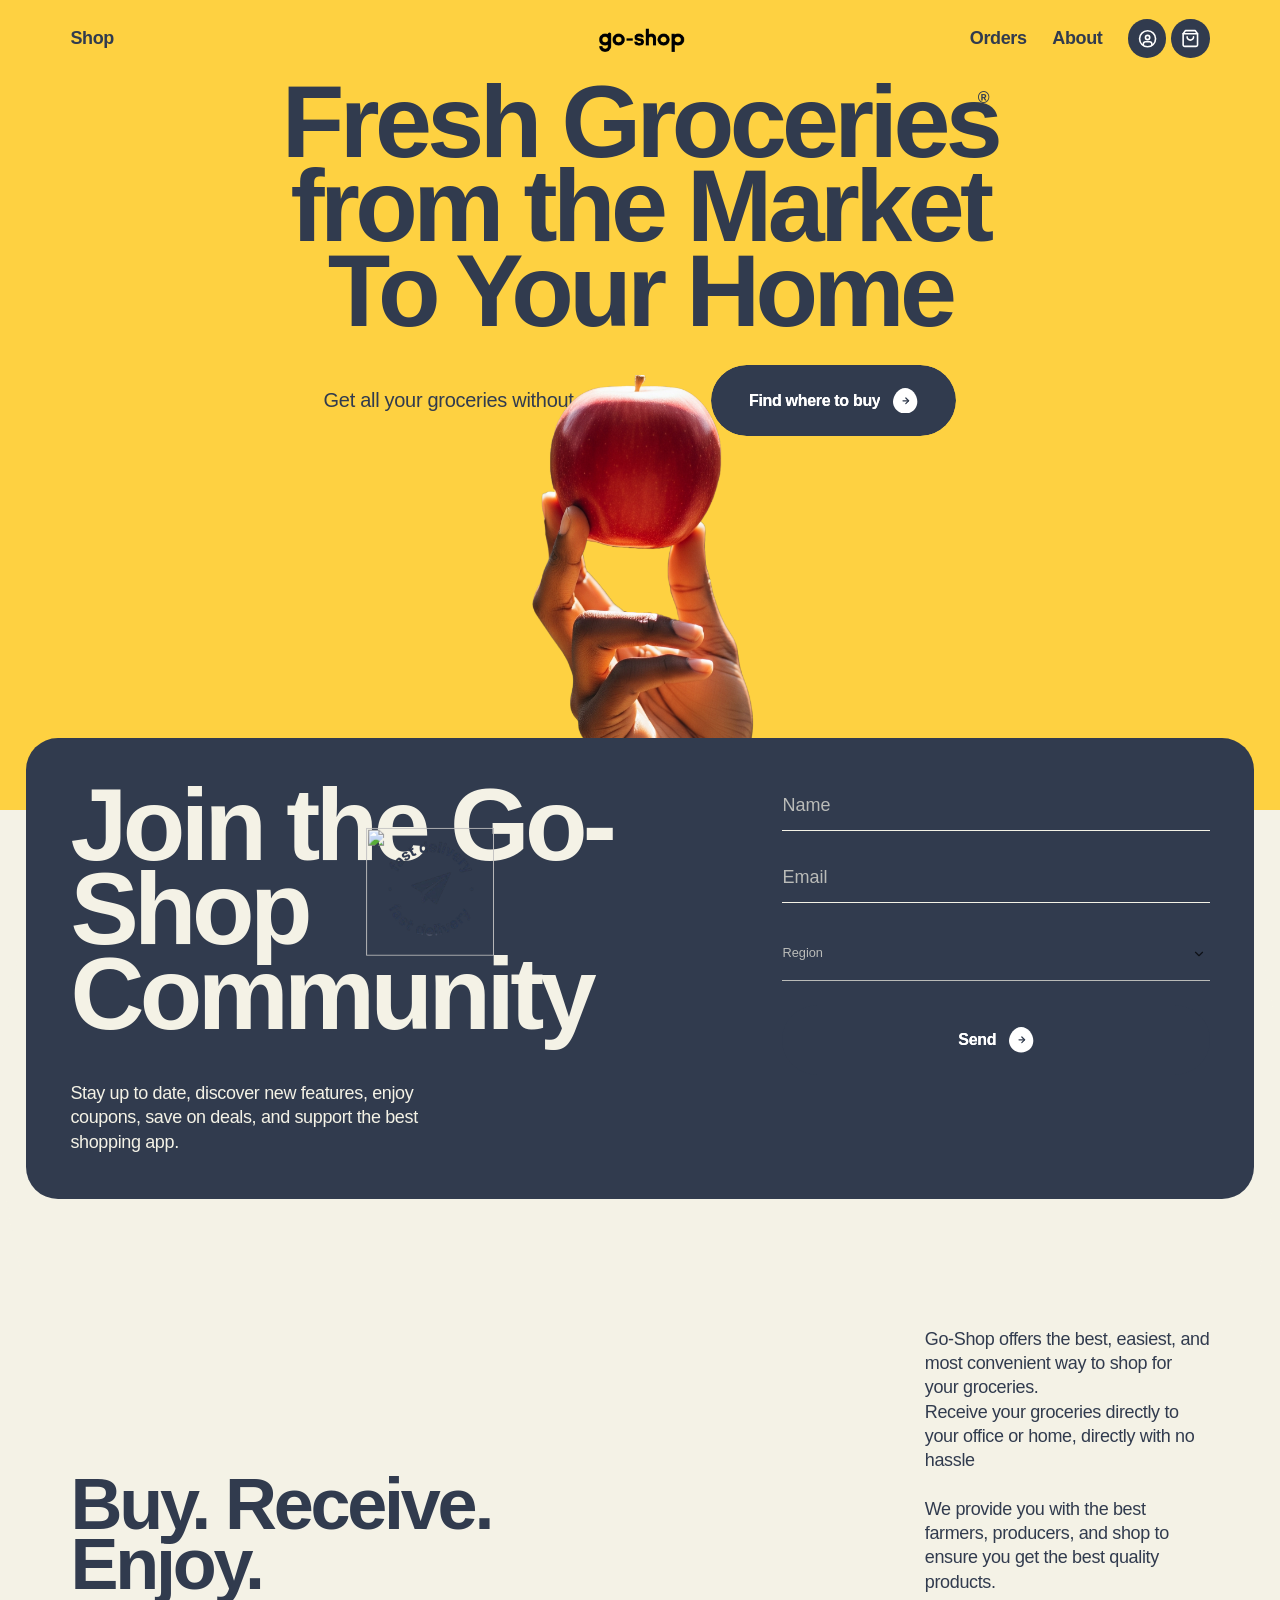
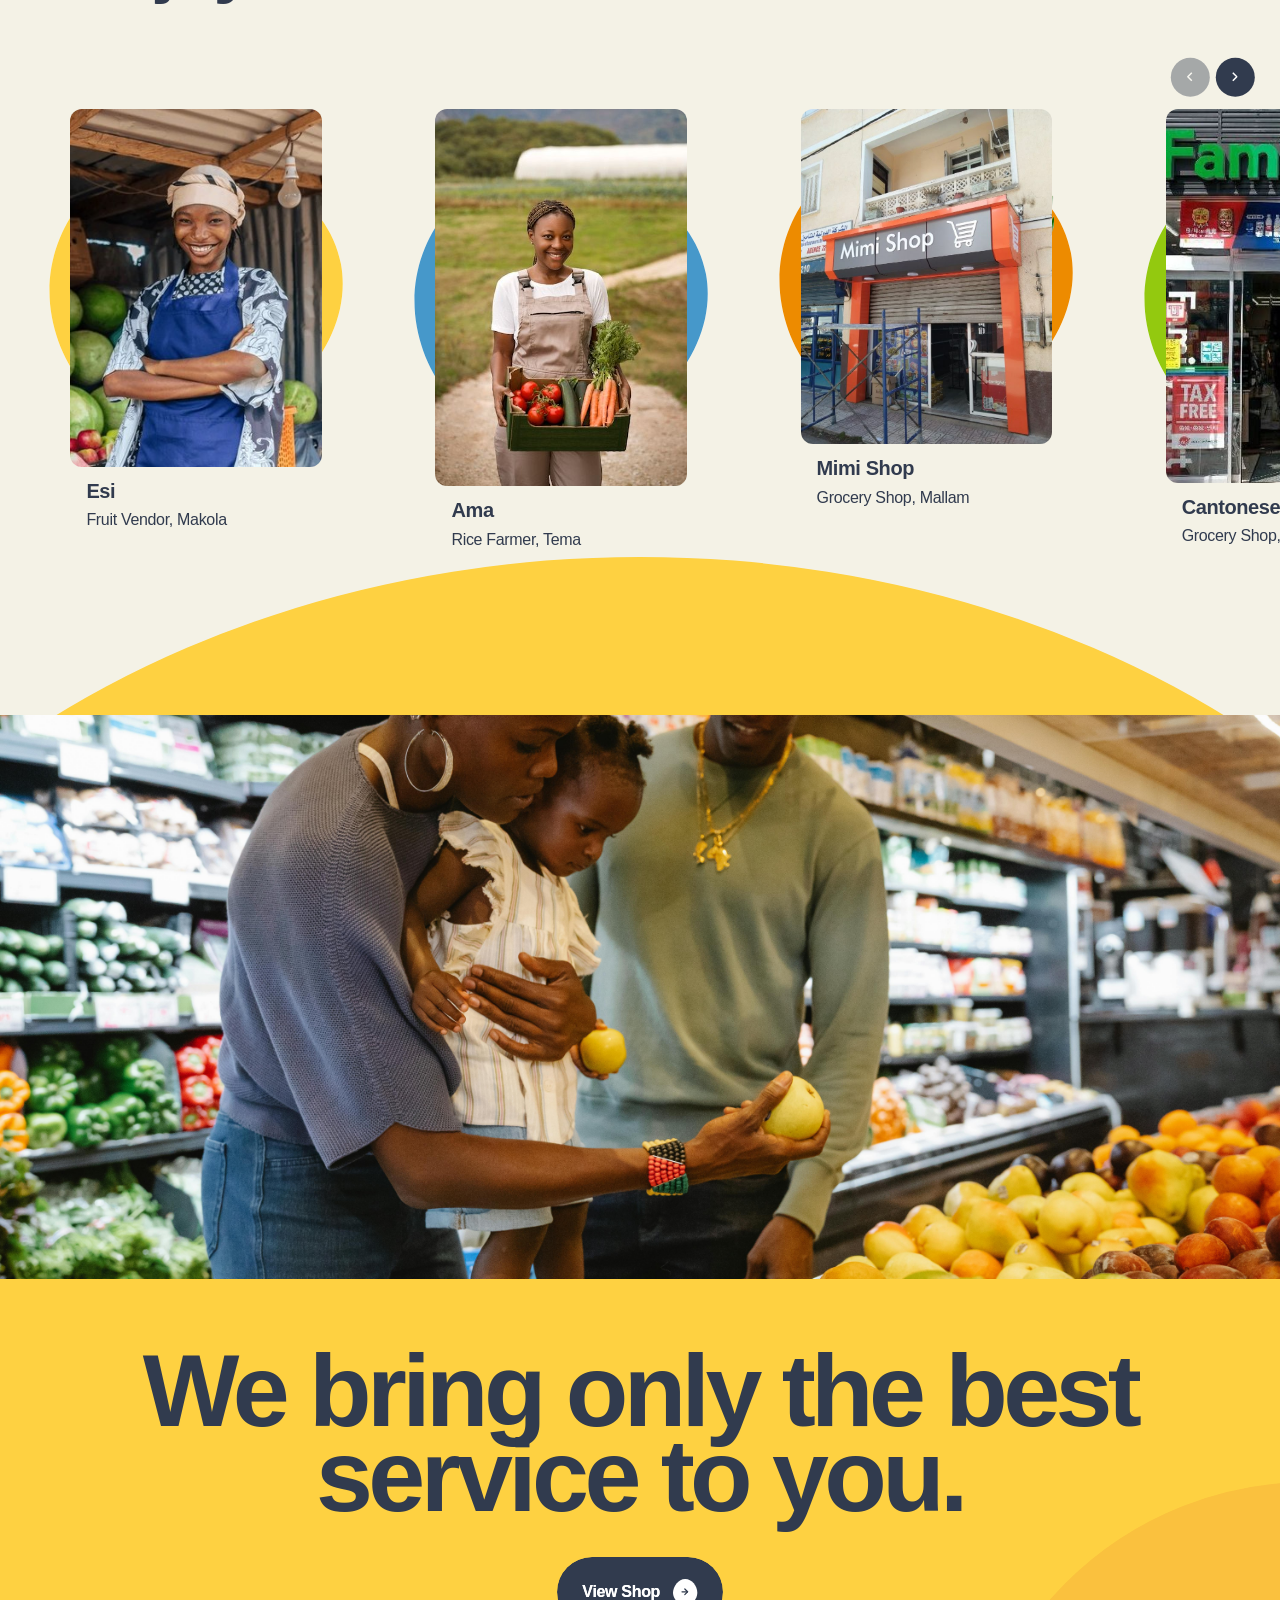
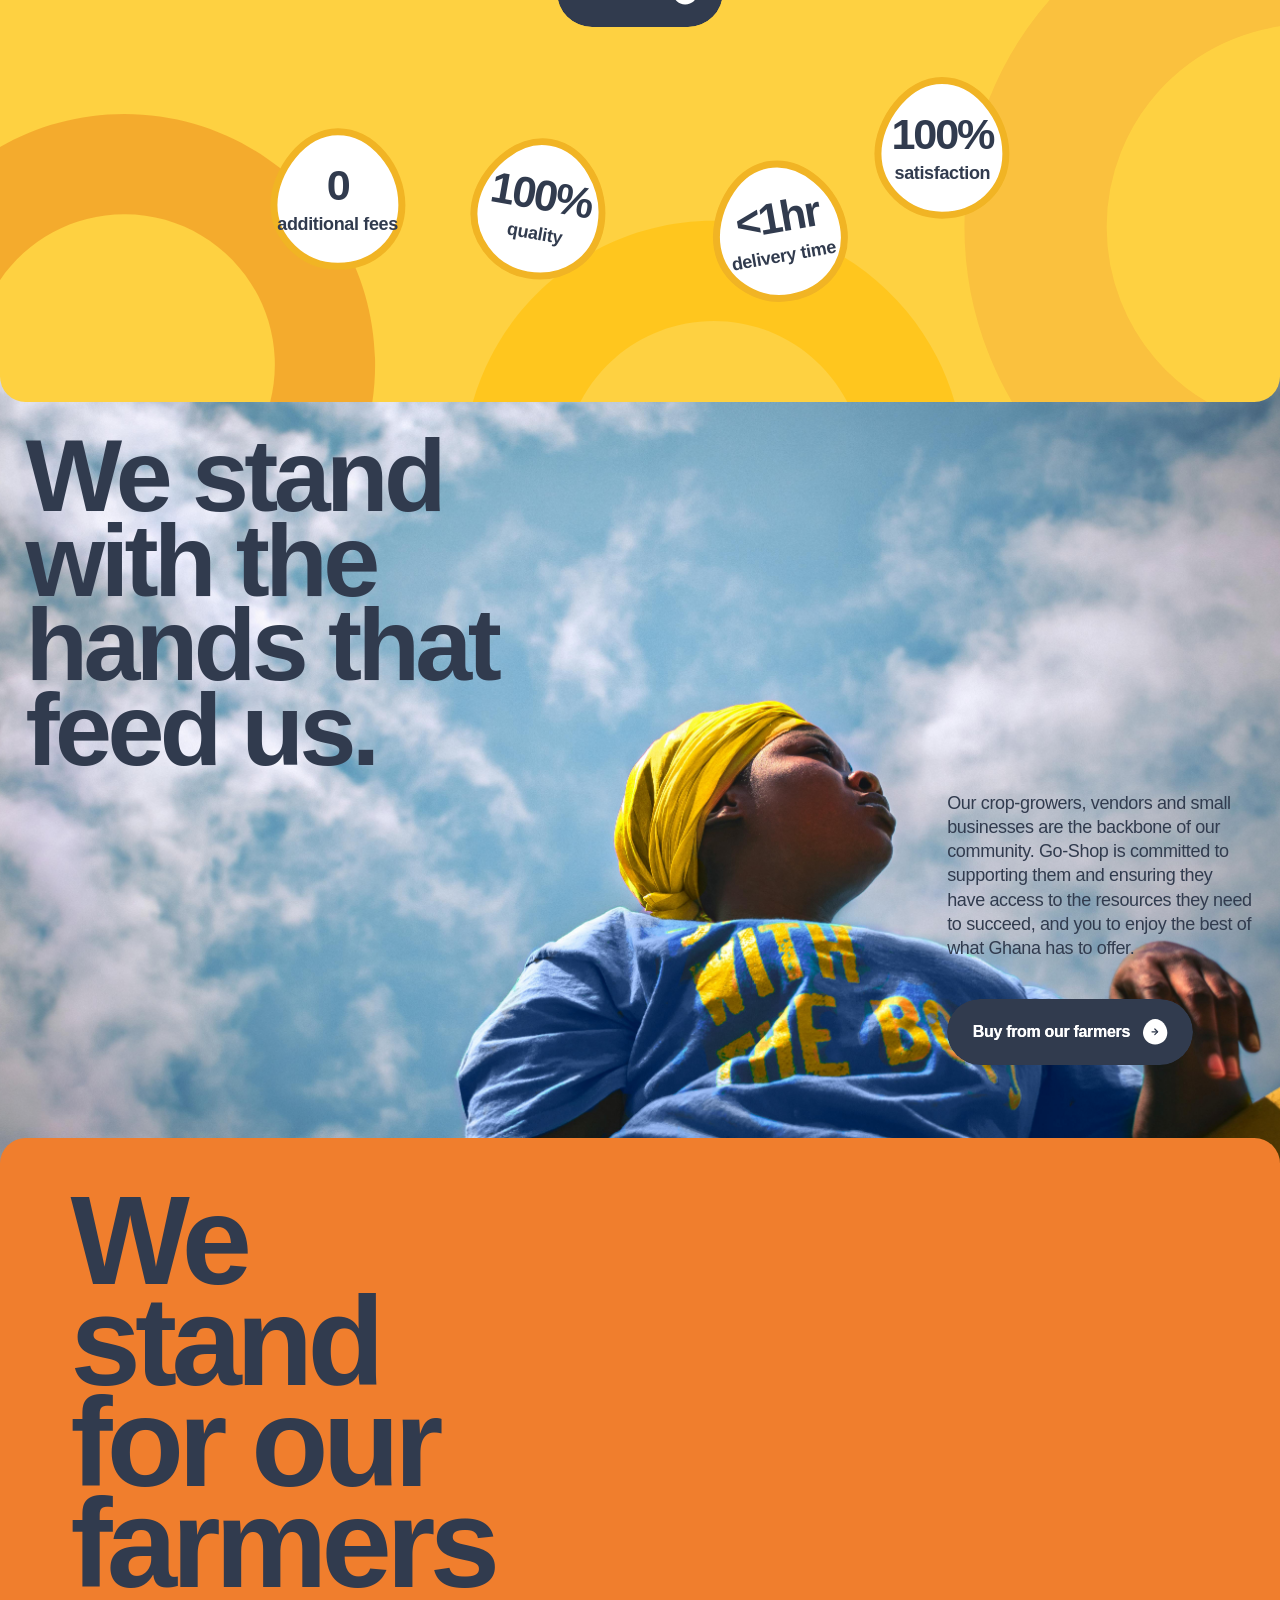
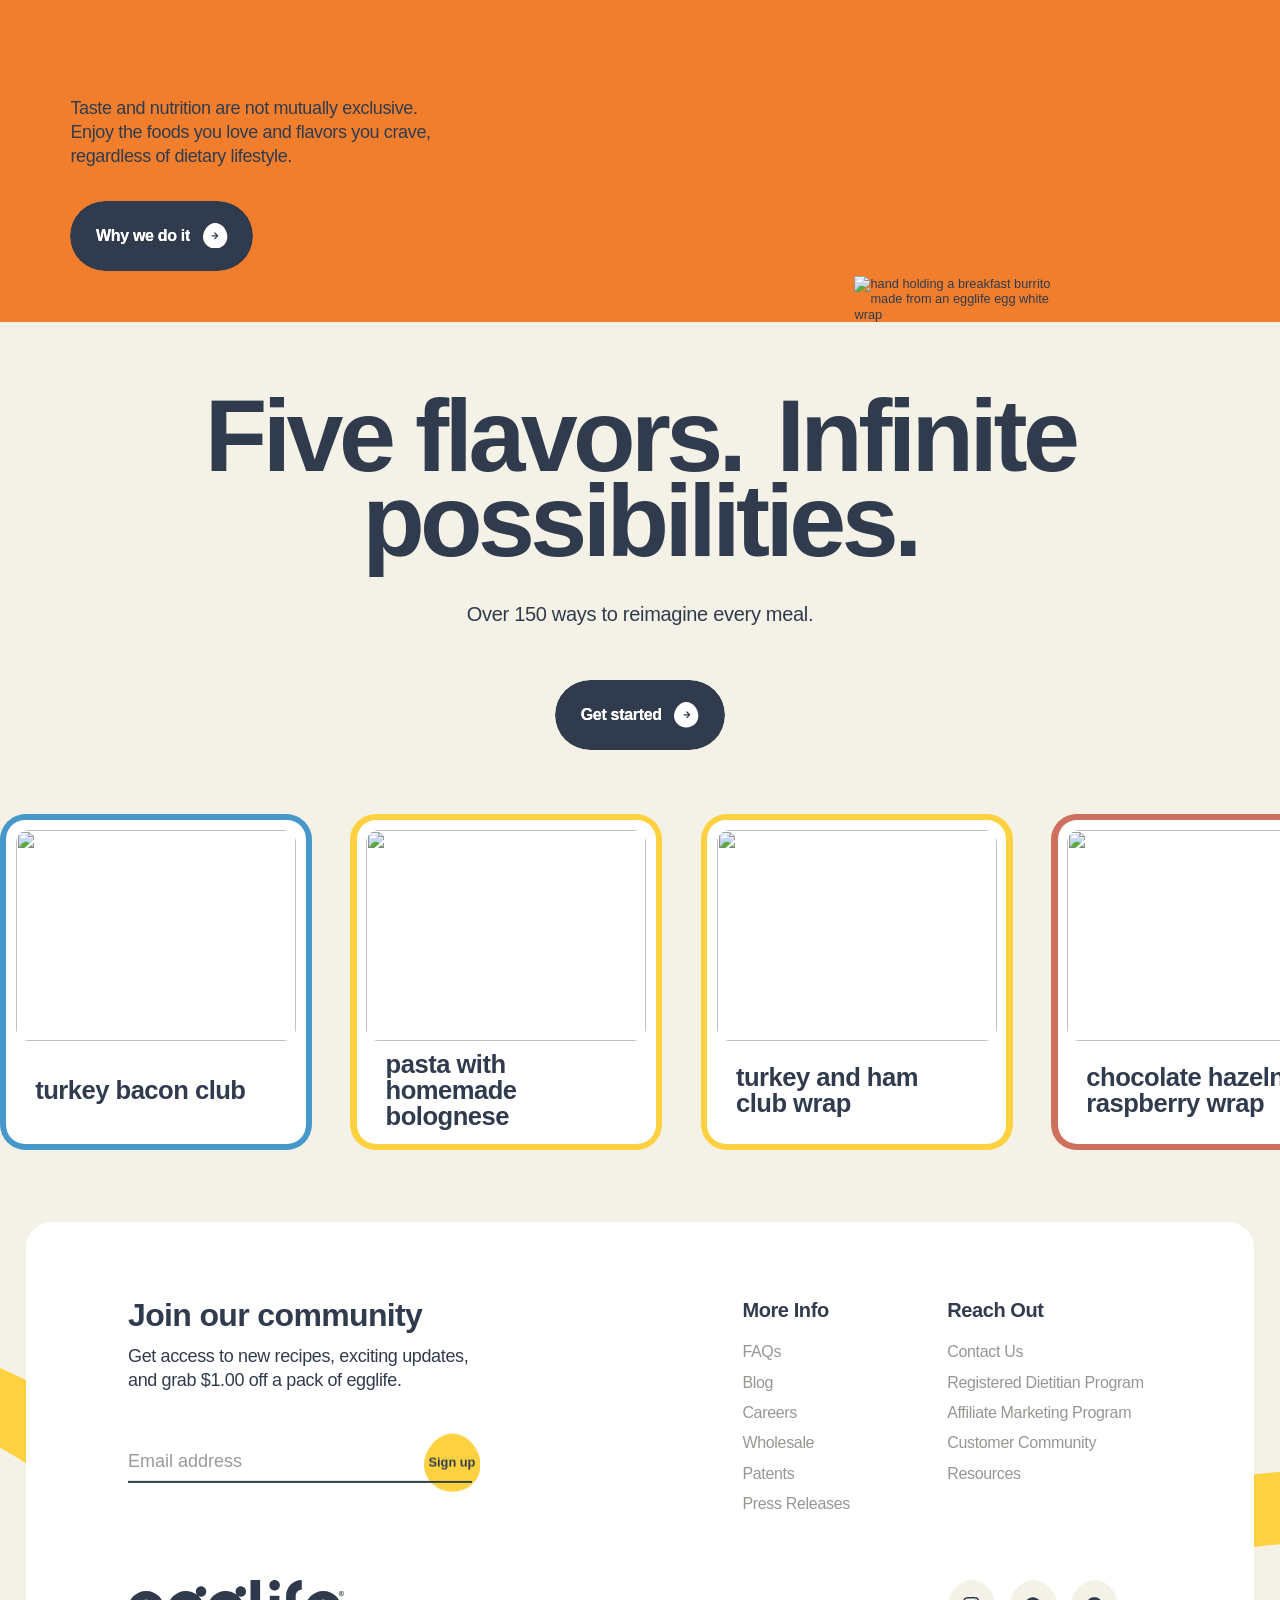
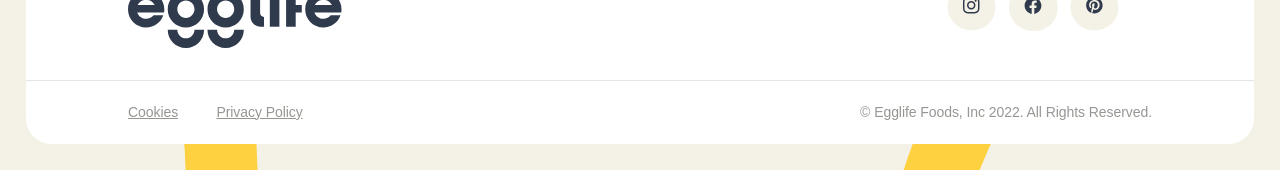
==== commit 5dfca60f: "push" ====
--- a/egglife-showcase.webflow.io/index.html
+++ b/egglife-showcase.webflow.io/index.html
@@ -1466,7 +1466,7 @@
 </div>
 <div class="o-row">
   <div img-radius="" parallax="" class="c-img-contain goals">
-  <img src="https://cdn.prod.website-files.com/6448cbe9ce99d3adb517fb98/6448cbe9ce99d3169817fc91_hm-goals.webp" loading="eager" alt="photo of two women eating wraps made of egglife egg white wraps" class="c-img absolute"/>
+  <img src="src/images/big.jpg" loading="eager" alt="photo of two women eating wraps made of egglife egg white wraps" class="c-img absolute"/>
 </div>
 </div>
 </div>
@@ -1487,7 +1487,7 @@
 <div class="o-container">
   <div class="o-row justify-items-center">
   <div class="o-col _w-20 margin-48">
-  <h1 split-text="" class="t-display-2 text-center">Meet your goals one macro at a time</h1>
+  <h1 split-text="" class="t-display-2 text-center">We bring only the best service to you.</h1>
 </div>
 <div class="margin-120">
   <a aria-label="See how we stack up" href="/learn/our-wraps" class="c-btn is-large w-inline-block">
@@ -1496,8 +1496,8 @@
 </div>
   <div class="c-btn-inner">
   <div class="c-btn-txt">
-  <div btn-split-text="" class="c-btn-label line-1">See how we stack up</div>
-  <div no-click="" btn-split-text="" class="c-btn-label line-2">See how we stack up</div>
+  <div btn-split-text="" class="c-btn-label line-1">View Shop</div>
+  <div no-click="" btn-split-text="" class="c-btn-label line-2">View Shop</div>
 </div>
   <div class="c-btn-icon-wrap">
   <div class="c-btn-icon w-embed">
@@ -1523,8 +1523,8 @@
 <path d="M170.772 98.0693C170.772 143.243 135.111 175.135 90.3725 175.135C45.8106 175.135 9.97347 139.412 9.97347 98.0693C9.97347 77.2611 19.0191 54.0781 33.8697 36.0918C48.717 18.1095 68.7674 6.00362 90.3725 6.00362C112.124 6.00362 132.168 17.2529 146.922 34.647C161.682 52.0487 170.772 75.1971 170.772 98.0693Z" fill="white" stroke="#F1B424" stroke-width="0.6875em"/>
 </svg>
 </div>
-<h2 z-5="" class="c-goals-egg-txt">&lt;1g</h2>
-<div z-5="" class="t-body-2 is-bold">carbs</div>
+<h2 z-5="" class="c-goals-egg-txt">0</h2>
+<div z-5="" class="t-body-2 is-bold">additional fees</div>
 </div>
 <div drag="" class="c-goals-egg-item is-2">
   <div class="c-goals-egg-bg is-2 w-embed">
@@ -1532,8 +1532,8 @@
 <path d="M170.772 98.0693C170.772 143.243 135.111 175.135 90.3725 175.135C45.8106 175.135 9.97347 139.412 9.97347 98.0693C9.97347 77.2611 19.0191 54.0781 33.8697 36.0918C48.717 18.1095 68.7674 6.00362 90.3725 6.00362C112.124 6.00362 132.168 17.2529 146.922 34.647C161.682 52.0487 170.772 75.1971 170.772 98.0693Z" fill="white" stroke="#F1B424" stroke-width="0.6875em"/>
 </svg>
 </div>
-<h2 z-5="" class="c-goals-egg-txt">5g+</h2>
-<div z-5="" class="t-body-2 is-bold">protein</div>
+<h2 z-5="" class="c-goals-egg-txt">100%</h2>
+<div z-5="" class="t-body-2 is-bold">quality</div>
 </div>
 <div drag="" class="c-goals-egg-item is-3">
   <div class="c-goals-egg-bg is-3 w-embed">
@@ -1541,8 +1541,8 @@
 <path d="M170.772 98.0693C170.772 143.243 135.111 175.135 90.3725 175.135C45.8106 175.135 9.97347 139.412 9.97347 98.0693C9.97347 77.2611 19.0191 54.0781 33.8697 36.0918C48.717 18.1095 68.7674 6.00362 90.3725 6.00362C112.124 6.00362 132.168 17.2529 146.922 34.647C161.682 52.0487 170.772 75.1971 170.772 98.0693Z" fill="white" stroke="#F1B424" stroke-width="0.6875em"/>
 </svg>
 </div>
-<h2 z-5="" class="c-goals-egg-txt">&lt;35</h2>
-<div z-5="" class="t-body-2 is-bold">calories</div>
+<h2 z-5="" class="c-goals-egg-txt">&lt;1hr</h2>
+<div z-5="" class="t-body-2 is-bold">delivery time</div>
 </div>
 <div drag="" class="c-goals-egg-item is-4">
   <div class="c-goals-egg-bg w-embed">
@@ -1550,8 +1550,8 @@
 <path d="M170.772 98.0693C170.772 143.243 135.111 175.135 90.3725 175.135C45.8106 175.135 9.97347 139.412 9.97347 98.0693C9.97347 77.2611 19.0191 54.0781 33.8697 36.0918C48.717 18.1095 68.7674 6.00362 90.3725 6.00362C112.124 6.00362 132.168 17.2529 146.922 34.647C161.682 52.0487 170.772 75.1971 170.772 98.0693Z" fill="white" stroke="#F1B424" stroke-width="0.6875em"/>
 </svg>
 </div>
-<h2 z-5="" class="c-goals-egg-txt">0g</h2>
-<div z-5="" class="t-body-2 is-bold">sugar</div>
+<h2 z-5="" class="c-goals-egg-txt">100%</h2>
+<div z-5="" class="t-body-2 is-bold">satisfaction</div>
 </div>
 </div>
 </div>
@@ -1560,7 +1560,8 @@
 </div>
 <div class="c-section hm-protein">
   <div parallax="" class="c-img-contain hm-protein">
-  <img src="https://cdn.prod.website-files.com/6448cbe9ce99d3adb517fb98/6448cbe9ce99d3469717fbe5_hm-protein%20.webp" loading="eager" alt="stack of eggs" class="c-img absolute"/>
+  <img src="src/images/woman.jpg" loading="eager" alt="stack of eggs" class="c-img absolute"/>
+  <!-- <img src="https://cdn.prod.website-files.com/6448cbe9ce99d3adb517fb98/6448cbe9ce99d3469717fbe5_hm-protein%20.webp" loading="eager" alt="stack of eggs" class="c-img absolute"/> -->
 </div>
 <div class="c-img-contain hm-protein-mobile">
   <img src="https://cdn.prod.website-files.com/6448cbe9ce99d3adb517fb98/6448cbe9ce99d32f1b17fc83_hm-protein-mobile.webp" loading="eager" alt="a stack of 4 brown eggs, one of which is broken" class="c-img absolute protein-egg"/>
@@ -1572,22 +1573,22 @@
   <div class="o-vertical">
   <div class="o-row">
   <div class="o-col _w-12 sm-w-24">
-  <h1 split-text="" class="t-display-2">The supreme protein</h1>
+  <h1 split-text="" class="t-display-2">We stand with the hands that feed us.</h1>
 </div>
 </div>
 <div class="o-row hm-supreme-egg">
   <div class="o-col _w-6 md-w-10 sm-w-24">
   <div class="margin-48">
-  <p fade="" class="t-body-2">Heart-healthy and packed with necessary nutrients, egg whites are the ultimate protein for every body.</p>
-</div>
-<a aria-label="Why egg whites" href="/learn/why-egg-whites" class="c-btn is-secondary is-blue w-inline-block">
+  <p fade="" class="t-body-2">Our crop-growers, vendors and small businesses are the backbone of our community. Go-Shop is committed to supporting them and ensuring they have access to the resources they need to succeed, and you to enjoy the best of what Ghana has to offer.</p>
+</div>
+<a aria-label="Buy from our farmers" href="/learn/buy-from-our-farmers" class="c-btn is-secondary is-blue w-inline-block">
   <div class="c-btn-bg">
   
 </div>
   <div class="c-btn-inner">
   <div class="c-btn-txt">
-  <div no-click="" btn-split-text="" class="c-btn-label line-1">Why egg whites</div>
-  <div btn-split-text="" class="c-btn-label line-2">Why egg whites</div>
+  <div no-click="" btn-split-text="" class="c-btn-label line-1">Buy from our farmers</div>
+  <div btn-split-text="" class="c-btn-label line-2">Buy from our farmers</div>
 </div>
   <div class="c-btn-icon-wrap">
   <div class="c-btn-icon w-embed">
@@ -1615,7 +1616,7 @@
   <div class="o-row">
   <div class="o-col _w-10 sm-w-18">
   <div class="margin-172">
-  <h2 split-text="" class="t-display-1">We stand for food <span class="span-wrap">freedom</span>
+  <h2 split-text="" class="t-display-1">We stand for our <span class="span-wrap">farmers</span>
 </h2>
 </div>
 <div class="hide">
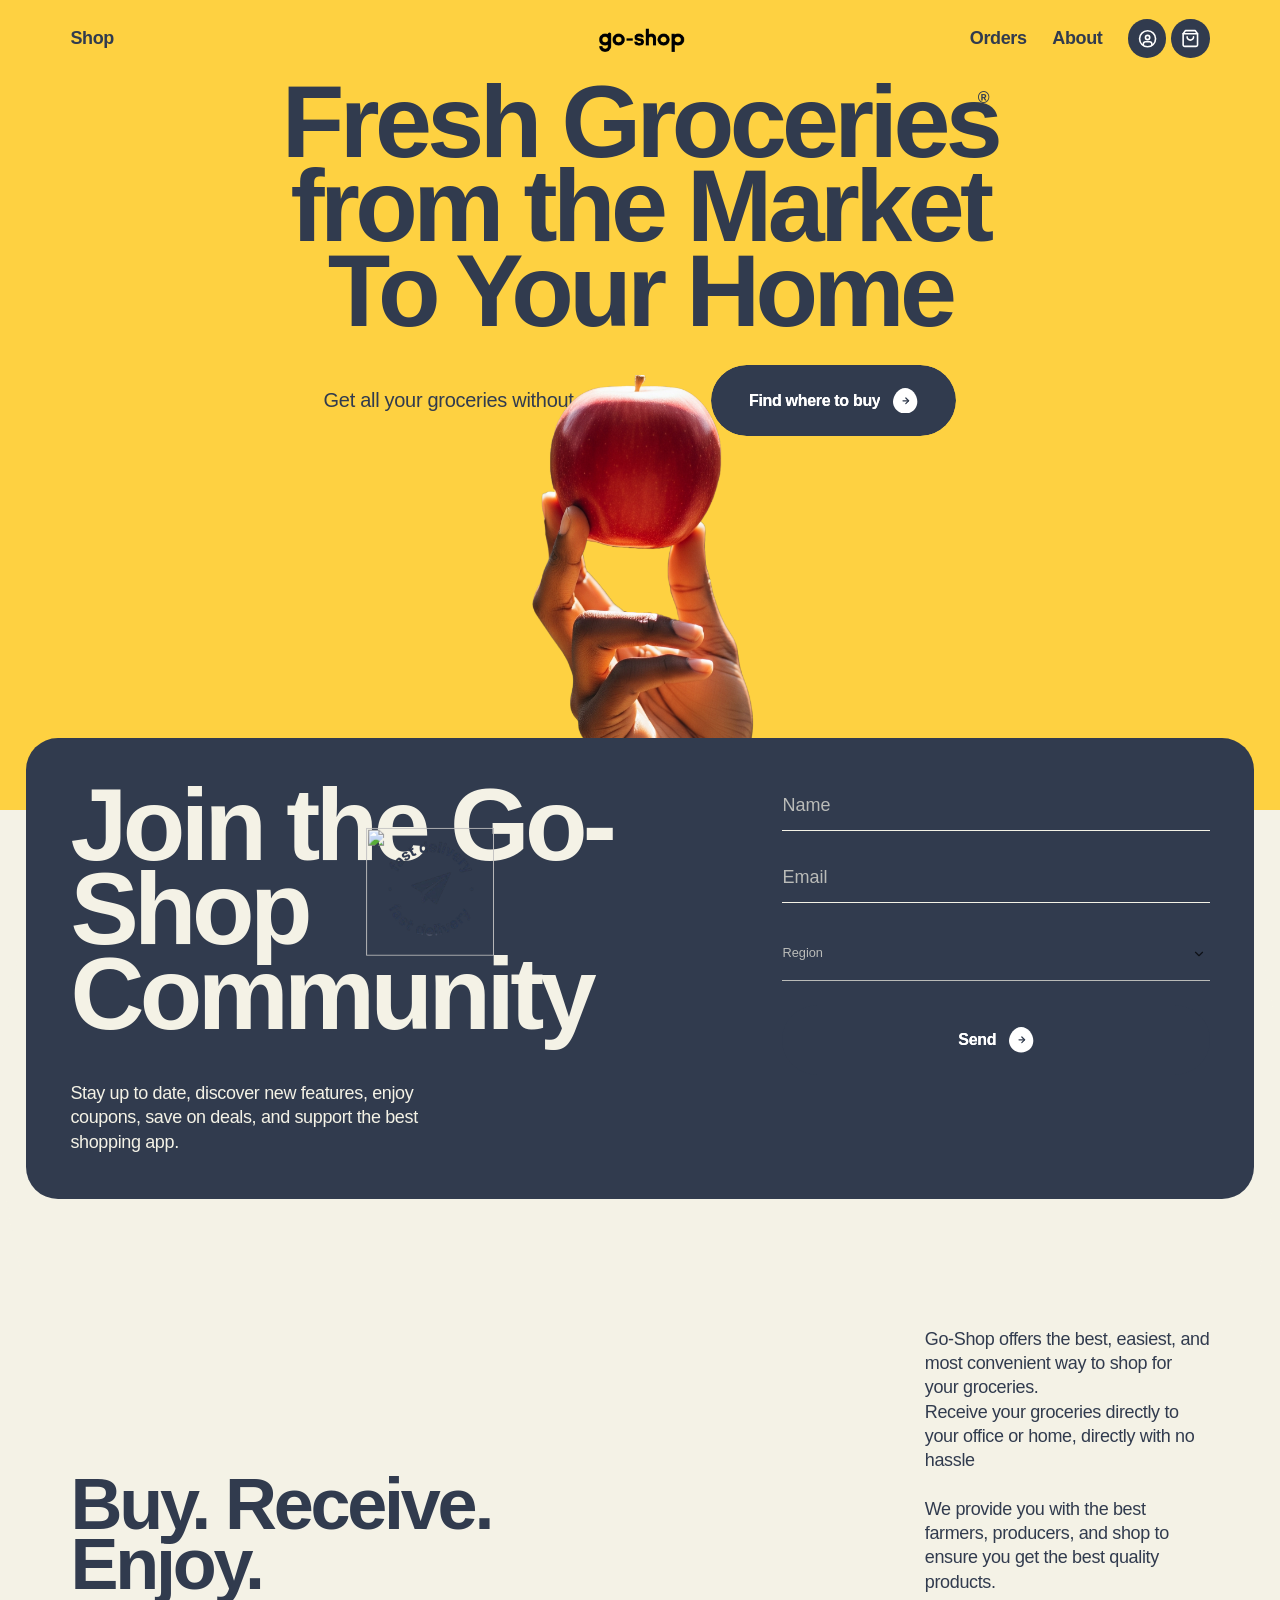
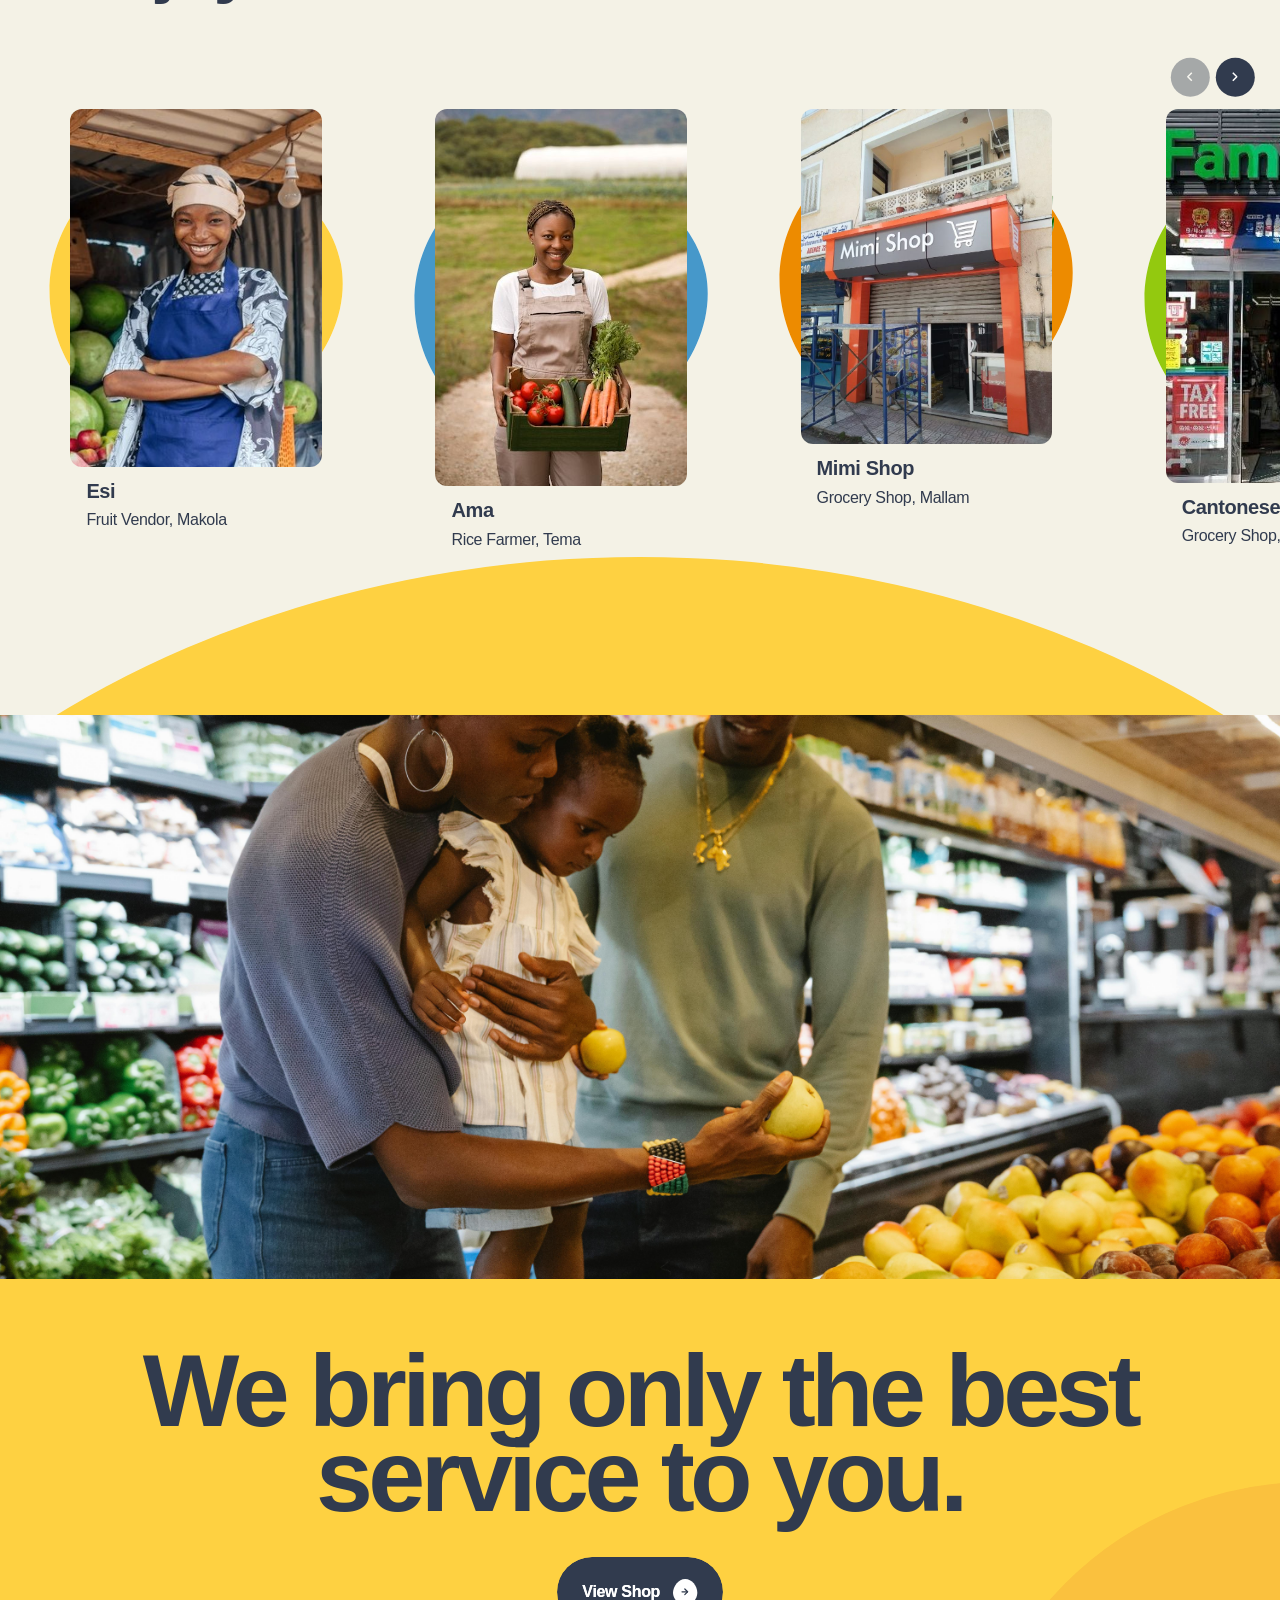
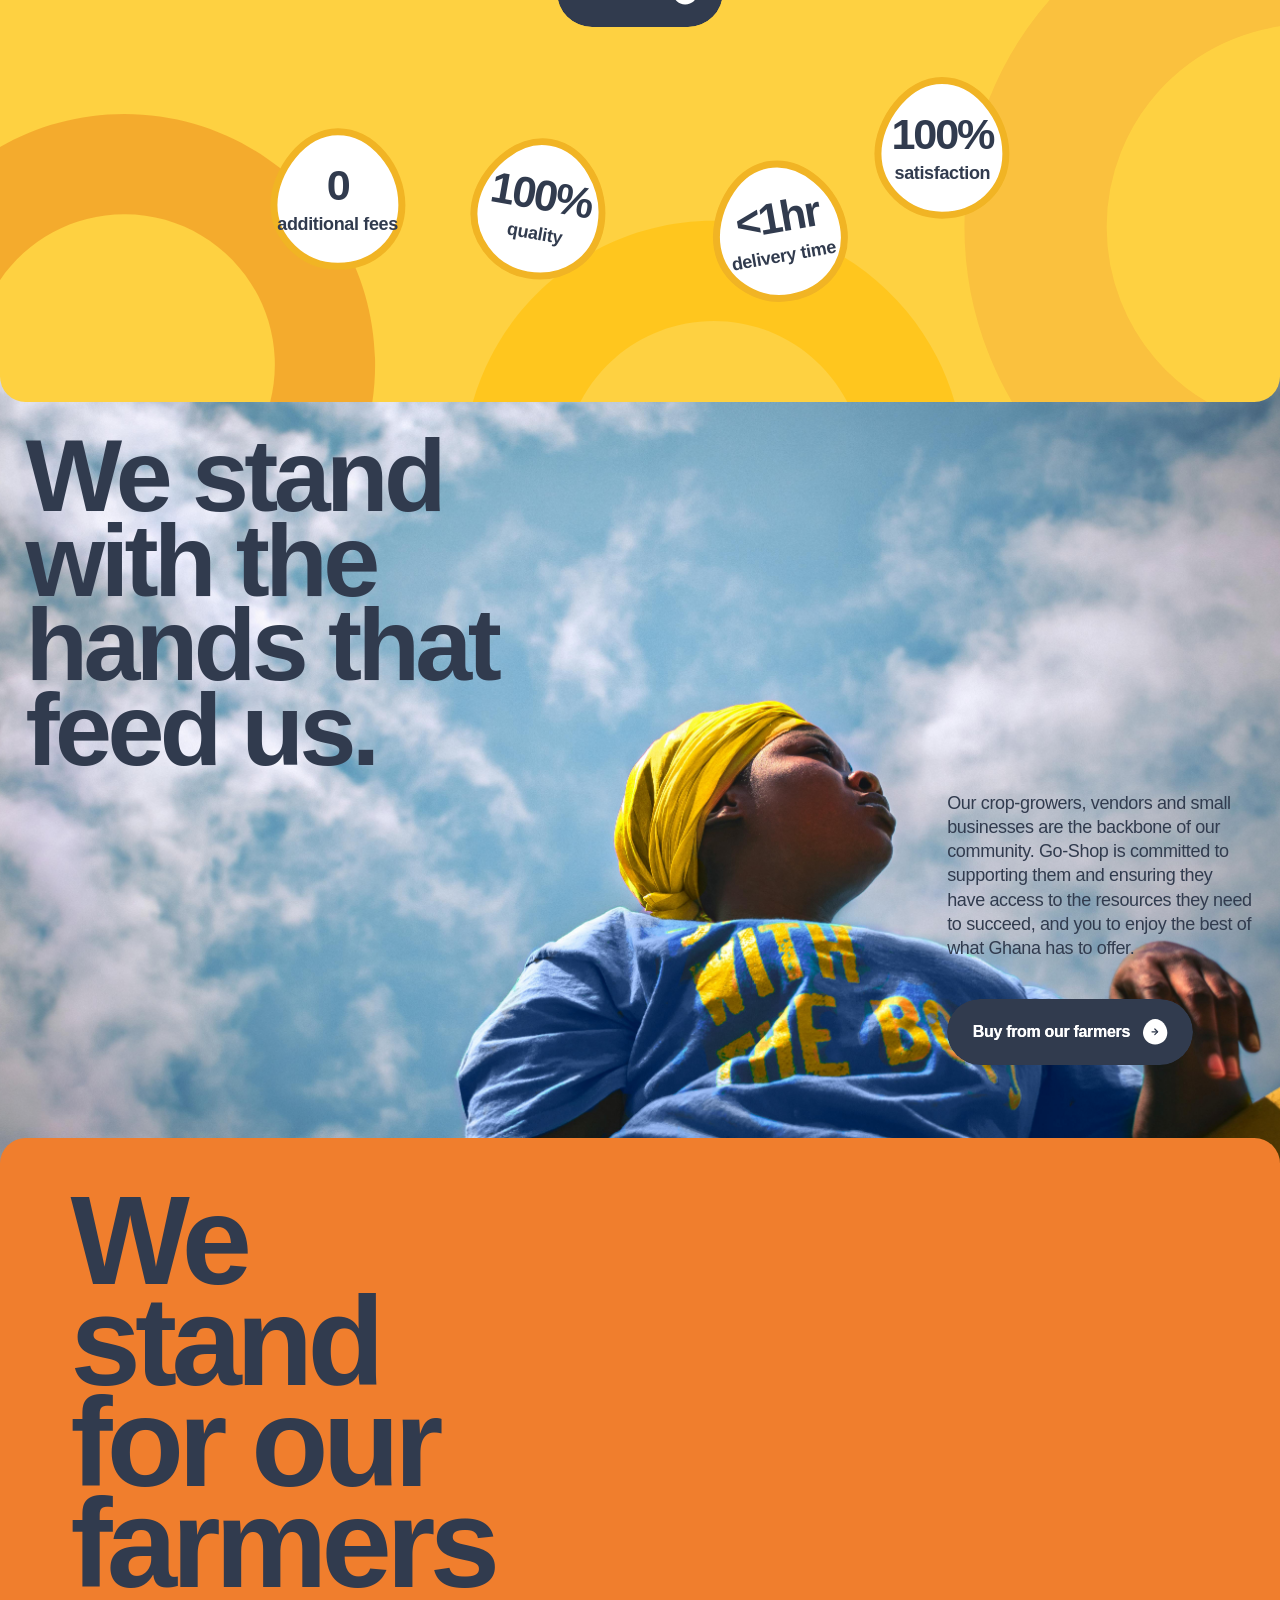
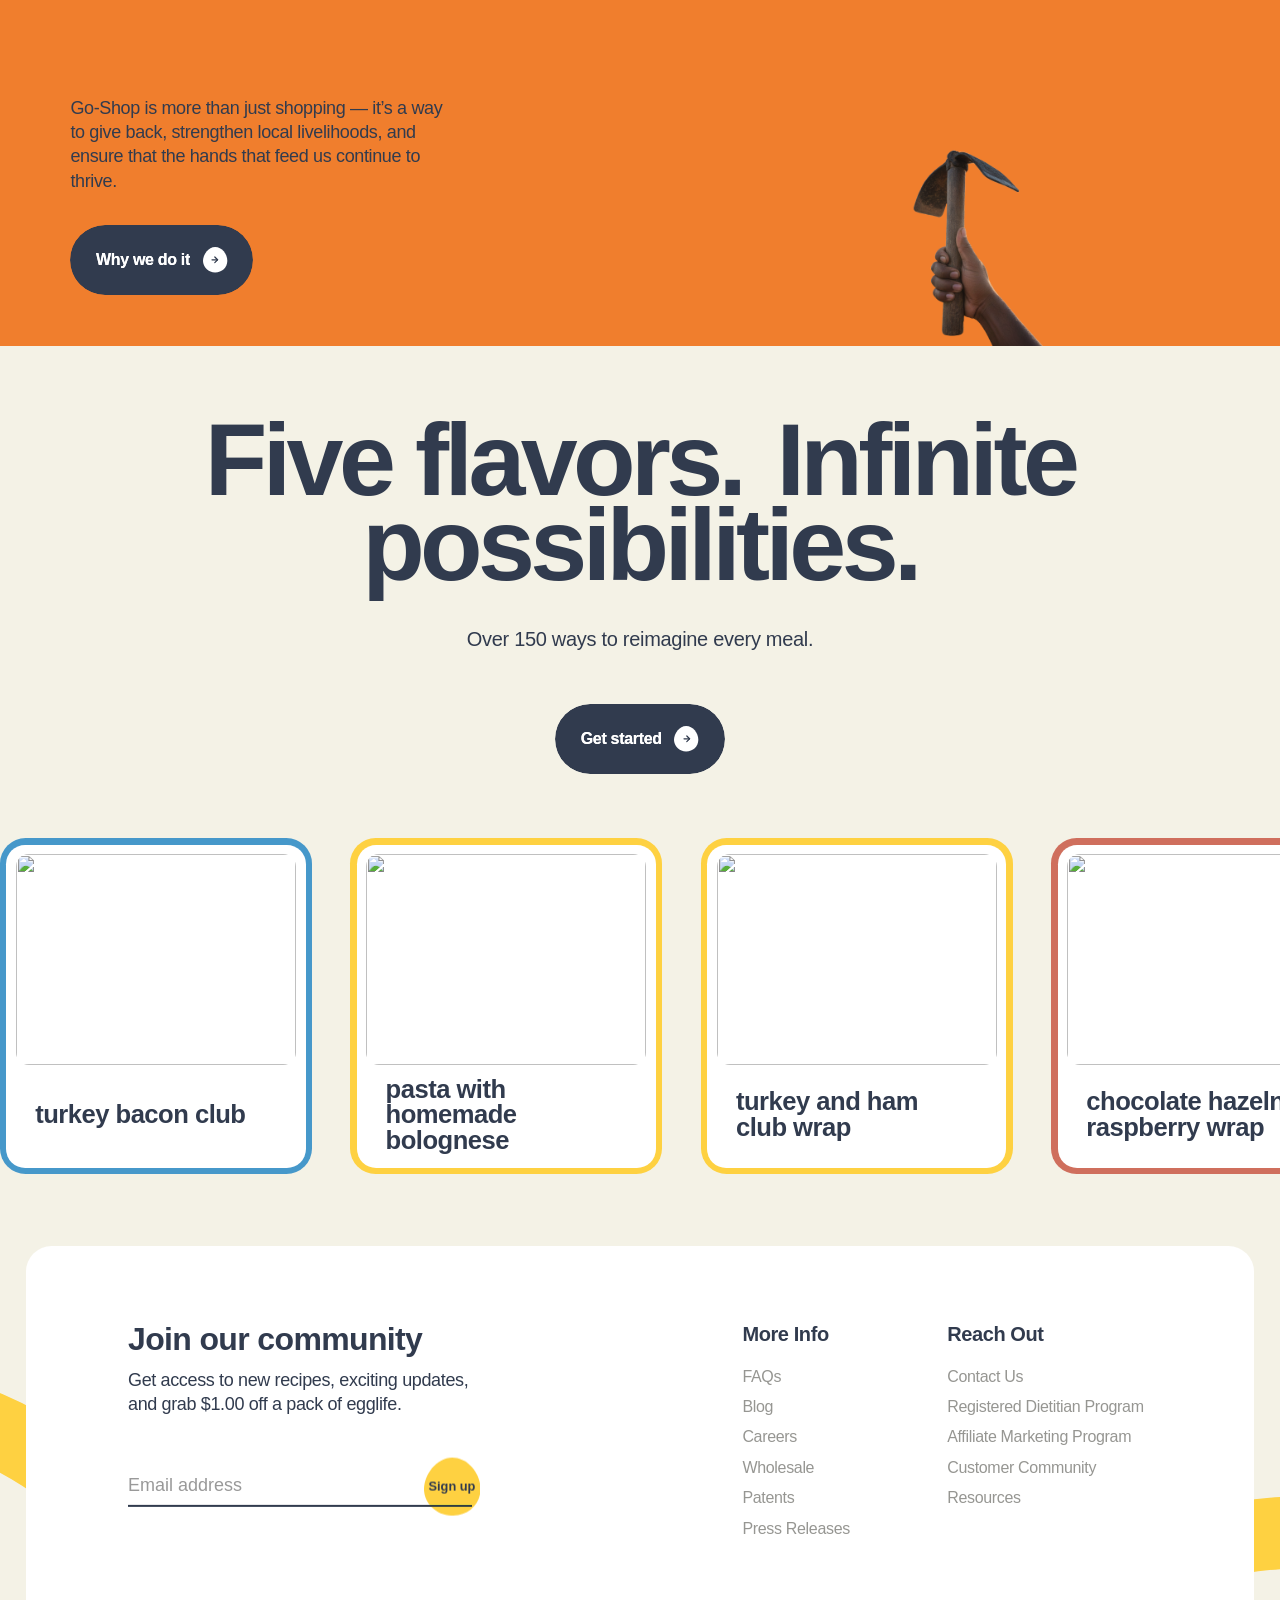
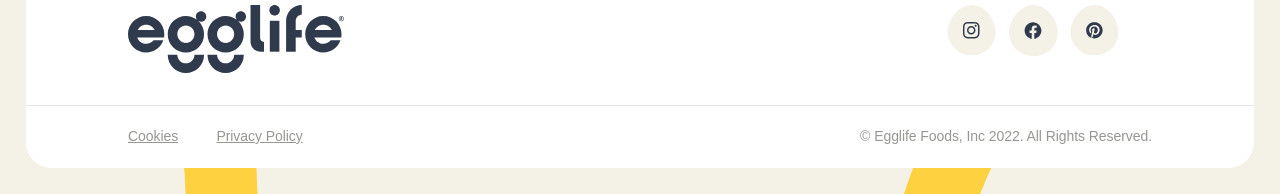
==== commit f969574e: "hi" ====
--- a/egglife-showcase.webflow.io/index.html
+++ b/egglife-showcase.webflow.io/index.html
@@ -1564,7 +1564,8 @@
   <!-- <img src="https://cdn.prod.website-files.com/6448cbe9ce99d3adb517fb98/6448cbe9ce99d3469717fbe5_hm-protein%20.webp" loading="eager" alt="stack of eggs" class="c-img absolute"/> -->
 </div>
 <div class="c-img-contain hm-protein-mobile">
-  <img src="https://cdn.prod.website-files.com/6448cbe9ce99d3adb517fb98/6448cbe9ce99d32f1b17fc83_hm-protein-mobile.webp" loading="eager" alt="a stack of 4 brown eggs, one of which is broken" class="c-img absolute protein-egg"/>
+  <img src="src/images/woman.jpg" loading="eager" alt="a stack of 4 brown eggs, one of which is broken" class="c-img absolute protein-egg"/>
+  <!-- <img src="https://cdn.prod.website-files.com/6448cbe9ce99d3adb517fb98/6448cbe9ce99d32f1b17fc83_hm-protein-mobile.webp" loading="eager" alt="a stack of 4 brown eggs, one of which is broken" class="c-img absolute protein-egg"/> -->
   <div class="c-protein-egg-gradient">
   
 </div>
@@ -1630,9 +1631,9 @@
 </div>
 <div class="o-row vertical-start">
   <div class="o-col _w-8 md-w-13 sm-w-24 margin-40">
-  <p class="t-body-2">Taste and nutrition are not mutually exclusive. Enjoy the foods you love and flavors you crave, regardless of dietary lifestyle.</p>
-</div>
-<a aria-label="Why we do it" href="/learn/why-we-do-it" class="c-btn is-large w-inline-block">
+  <p class="t-body-2">Go-Shop is more than just shopping — it’s a way to give back, strengthen local livelihoods, and ensure that the hands that feed us continue to thrive. </p>
+</div>
+<a aria-label="Why we do it" href="#" class="c-btn is-large w-inline-block">
   <div class="c-btn-bg">
   
 </div>
@@ -1661,10 +1662,11 @@
 </div>
 <div no-click="" class="c-freedom_rt">
   <div click="" class="c-img-contain hand">
-  <img src="https://cdn.prod.website-files.com/6448cbe9ce99d3adb517fb98/6448cbe9ce99d3ceec17fbfd_hand.webp" loading="lazy" alt="hand holding a breakfast burrito made from an egglife egg white wrap" class="c-img"/>
-</div>
-</div>
-<div class="c-matter hm">
+  <img src="src/images/hose.png" loading="lazy" alt="hand holding a breakfast burrito made from an egglife egg white wrap" class="c-img"/>
+  <!-- <img src="https://cdn.prod.website-files.com/6448cbe9ce99d3adb517fb98/6448cbe9ce99d3ceec17fbfd_hand.webp" loading="lazy" alt="hand holding a breakfast burrito made from an egglife egg white wrap" class="c-img"/> -->
+</div>
+</div>
+<!-- <div class="c-matter hm">
   <div class="tricks-matter hm-matter">
   <div class="tricks-canvas">
   
@@ -1678,10 +1680,10 @@
   
 </div>
 </div>
-</div>
-<div class="c-img-contain hm-stickers-mobile">
+</div> -->
+<!-- <div class="c-img-contain hm-stickers-mobile">
   <img src="https://cdn.prod.website-files.com/6448cbe9ce99d3adb517fb98/6448cbe9ce99d330b317fc89_Stickers-mobile.svg" loading="lazy" alt="collection of dietary stickers" class="c-img"/>
-</div>
+</div> -->
 </div>
 <div z-5="" overflow-hidden="" clr-offwhite-02="" class="c-section padding-y-2x">
   <div class="o-container">
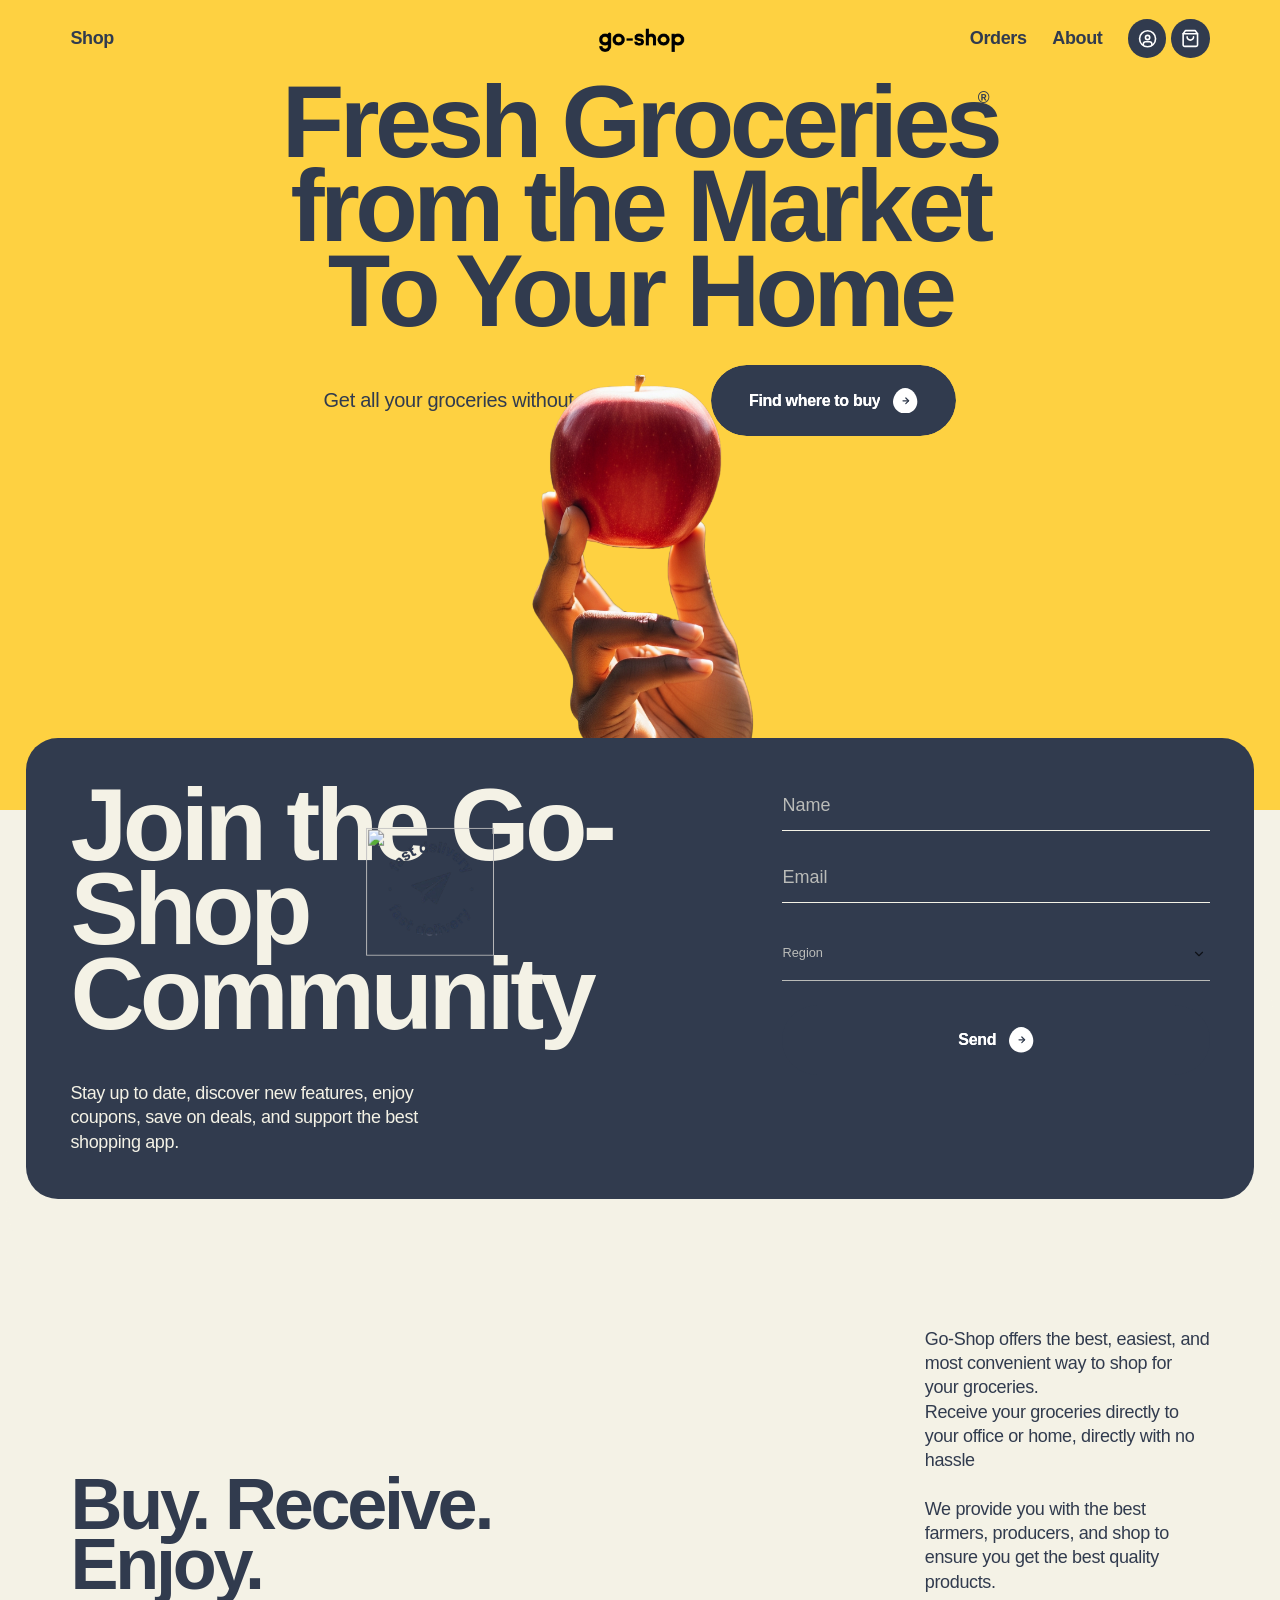
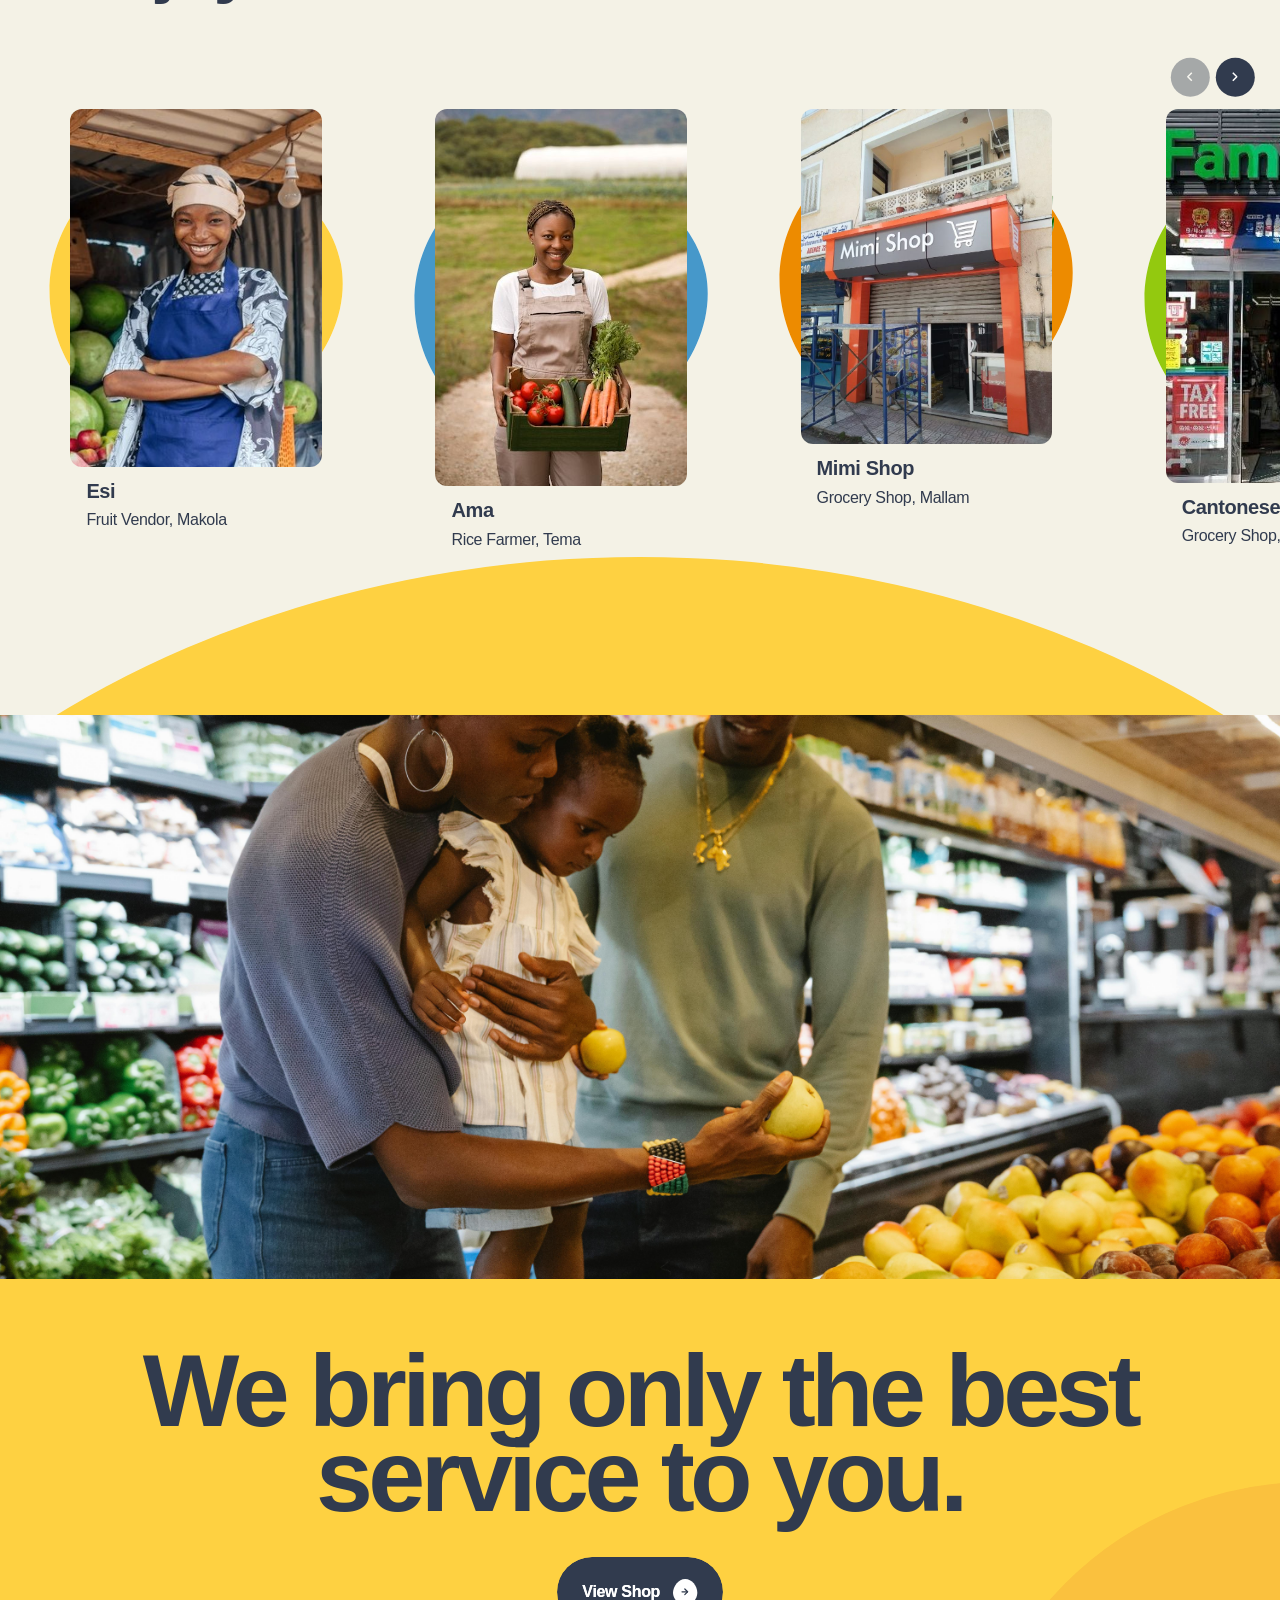
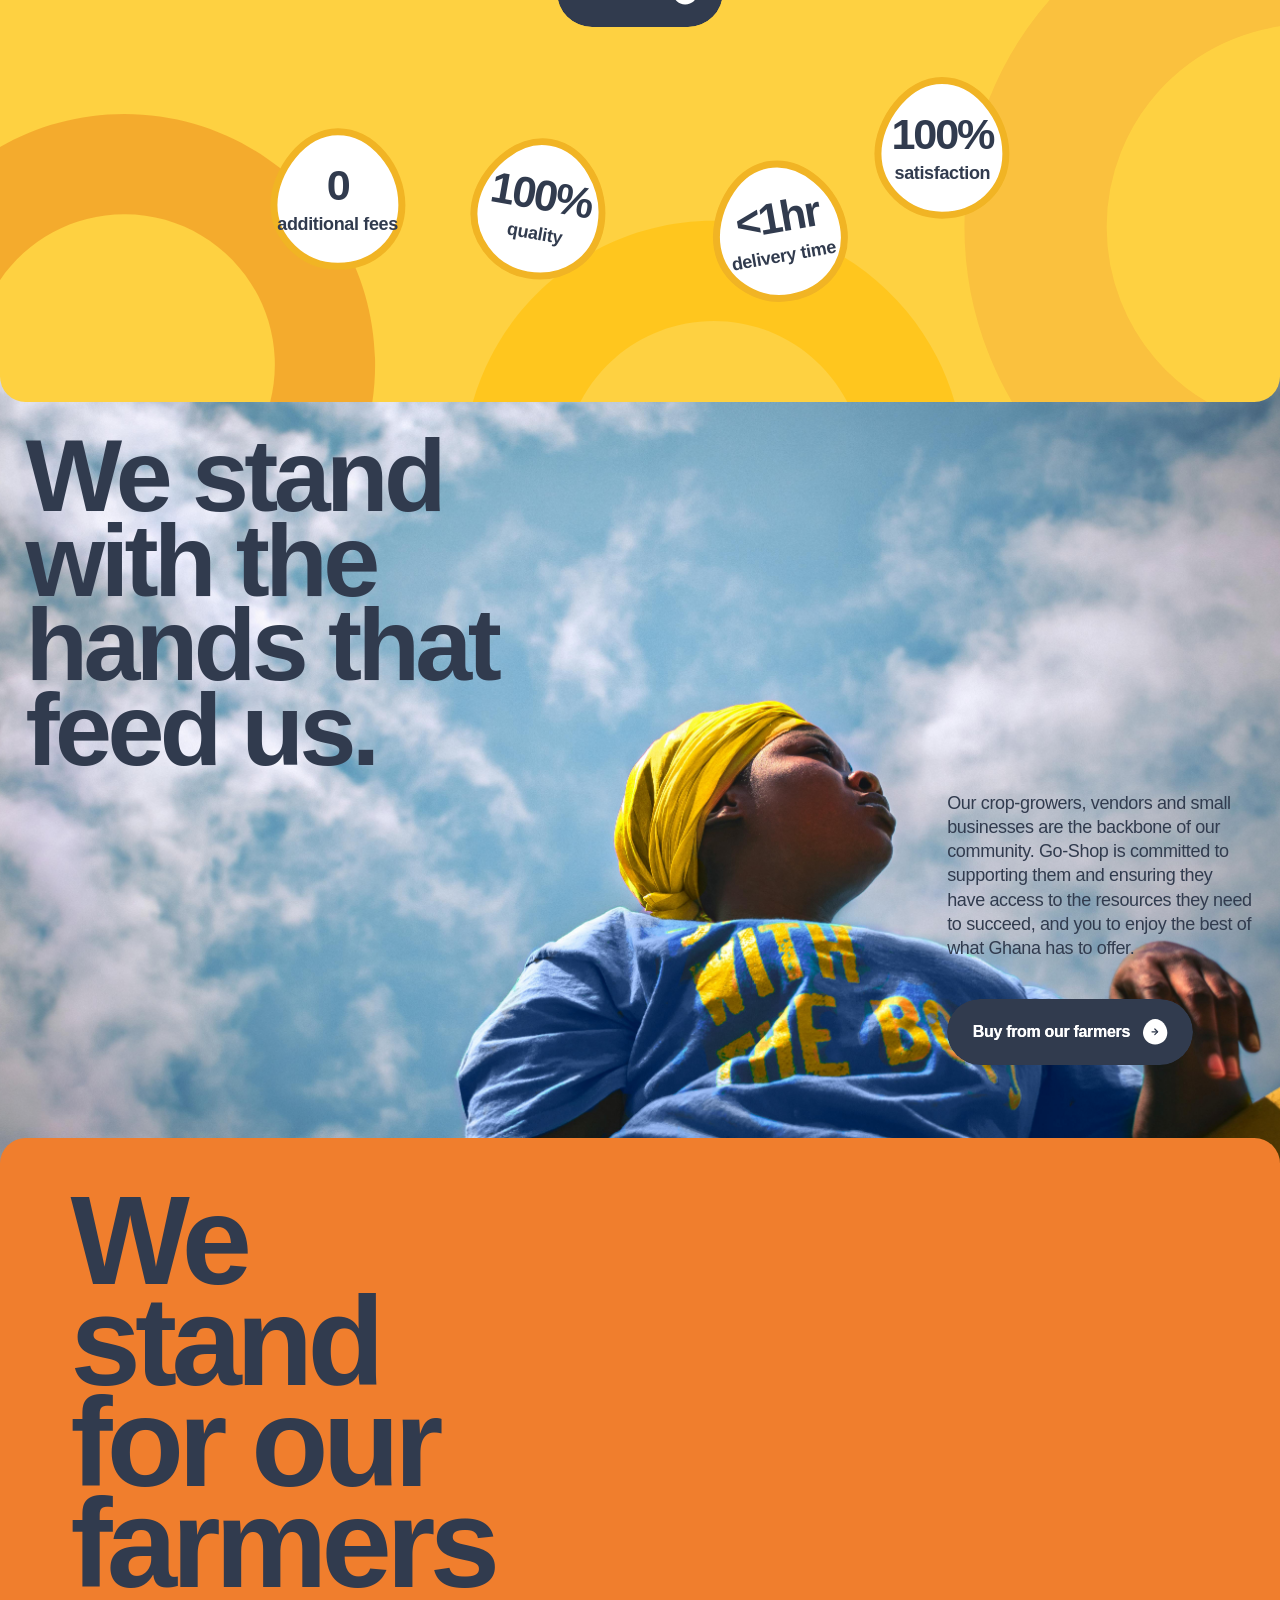
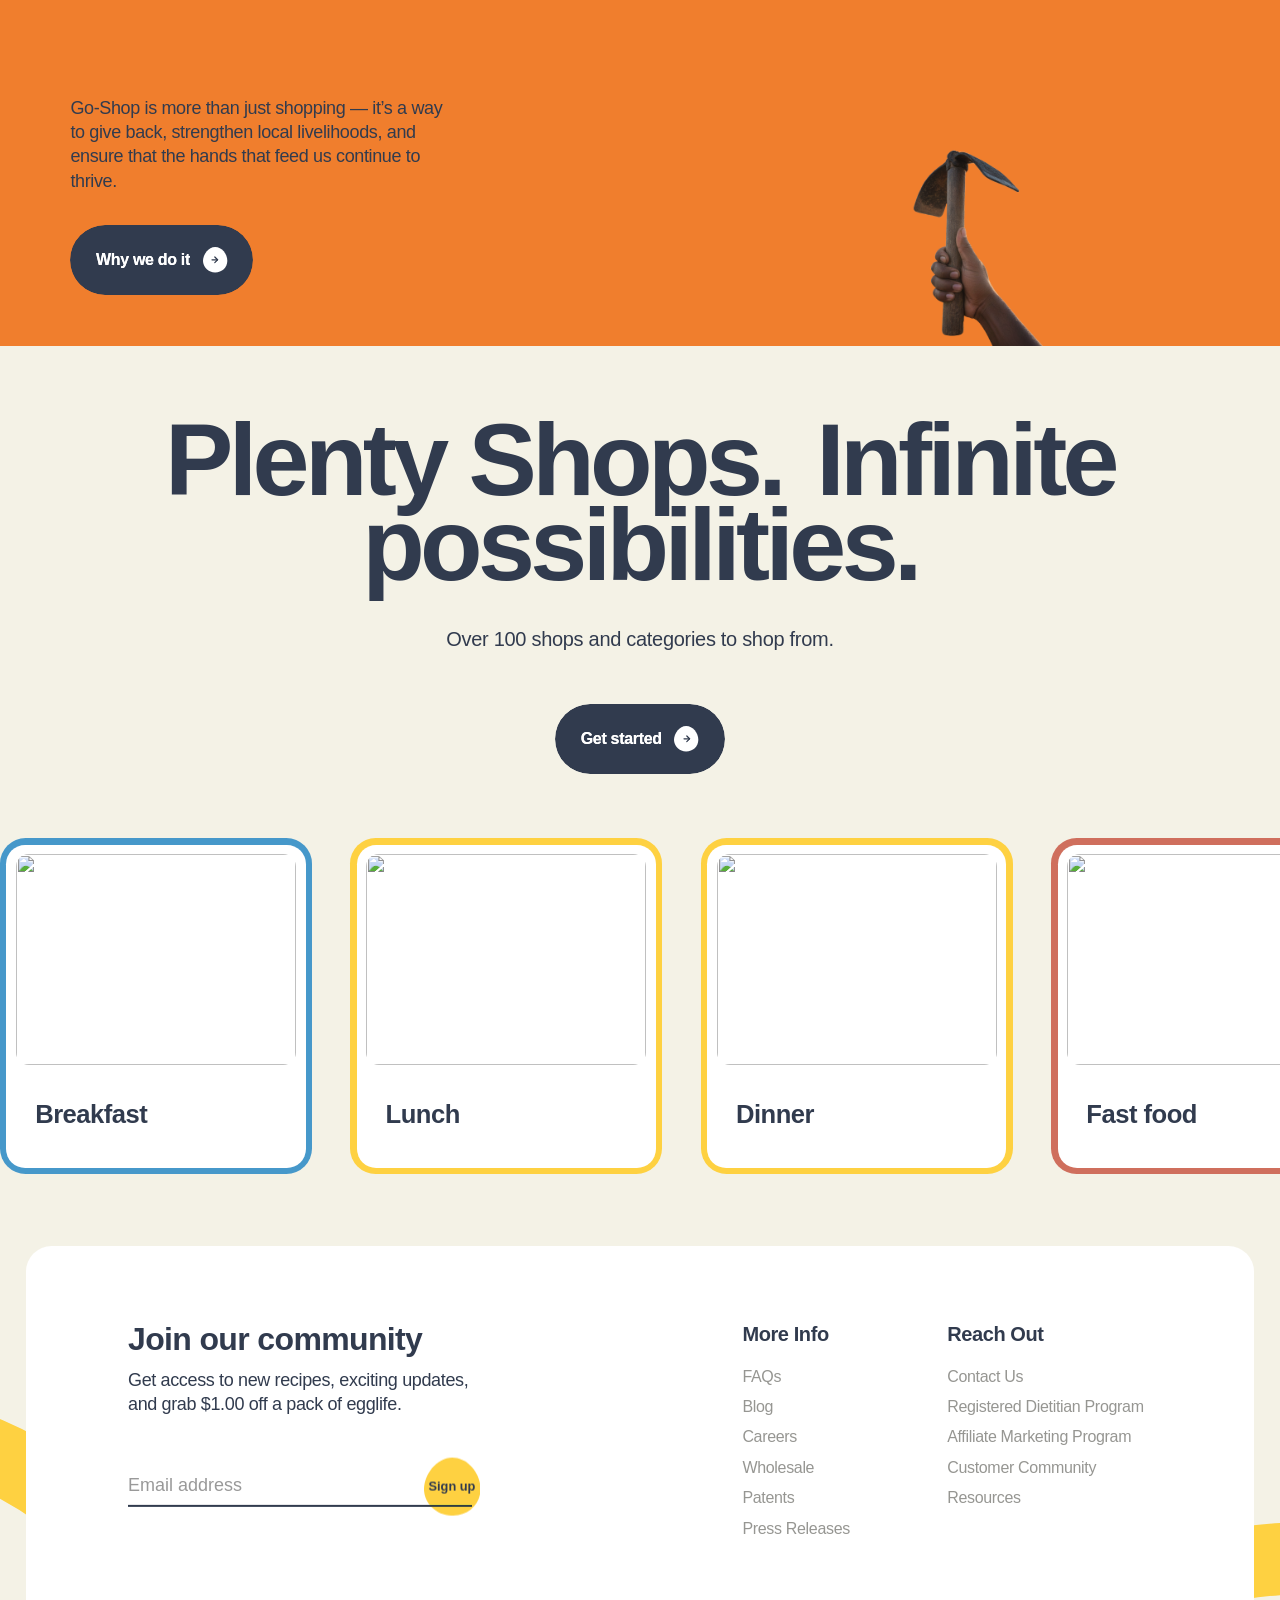
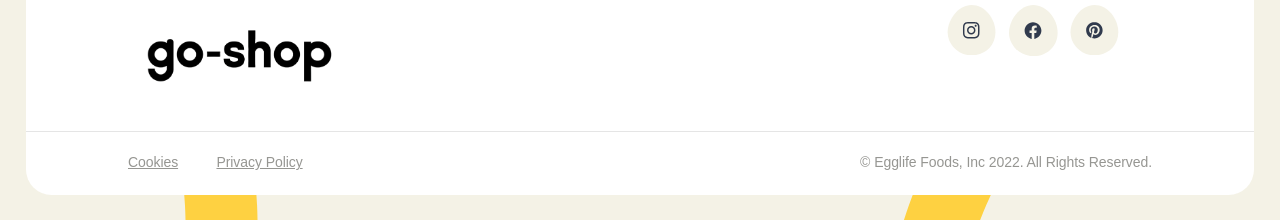
==== commit b0ac9a61: "Update index.html" ====
--- a/egglife-showcase.webflow.io/index.html
+++ b/egglife-showcase.webflow.io/index.html
@@ -1662,7 +1662,7 @@
 </div>
 <div no-click="" class="c-freedom_rt">
   <div click="" class="c-img-contain hand">
-  <img src="src/images/hose.png" loading="lazy" alt="hand holding a breakfast burrito made from an egglife egg white wrap" class="c-img"/>
+  <img src="src/images/hose.png" loading="lazy" alt="farmer_hand" class="c-img"/>
   <!-- <img src="https://cdn.prod.website-files.com/6448cbe9ce99d3adb517fb98/6448cbe9ce99d3ceec17fbfd_hand.webp" loading="lazy" alt="hand holding a breakfast burrito made from an egglife egg white wrap" class="c-img"/> -->
 </div>
 </div>
@@ -1690,9 +1690,9 @@
   <div class="o-row justify-items-center margin-80">
   <div class="o-col _w-20 md-w-24 margin-64">
   <div class="margin-48">
-  <h1 split-text="" class="t-display-2 text-center">Five <span class="span-wrap">flavors.</span> Infinite possibilities.</h1>
-</div>
-<div class="t-body-1 text-center">Over 150 ways to reimagine every meal.</div>
+  <h1 split-text="" class="t-display-2 text-center">Plenty <span class="span-wrap">Shops.</span> Infinite possibilities.</h1>
+</div>
+<div class="t-body-1 text-center">Over 100 shops and categories to shop from.</div>
 <div class="hide">
   <div class="span-bg w-embed">
   <svg aria-hidden="true" width="100%" height="0.7em" preserveAspectRatio="none" viewBox="0 0 251 64" fill="none" xmlns="http://www.w3.org/2000/svg">
@@ -1701,7 +1701,7 @@
 </div>
 </div>
 </div>
-<a aria-label="Get started" href="/recipes-hub" class="c-btn is-large w-inline-block">
+<a aria-label="Get started" href="#" class="c-btn is-large w-inline-block">
   <div class="c-btn-bg">
   
 </div>
@@ -1743,7 +1743,7 @@
 </div>
 </div>
   <div class="c-recipe_bt">
-  <h2 class="t-display-7">turkey bacon club</h2>
+  <h2 class="t-display-7">Fruits and Vegetables</h2>
 </div>
 </div>
 </a>
@@ -1762,7 +1762,7 @@
 </div>
 </div>
   <div class="c-recipe_bt">
-  <h2 class="t-display-7">pasta with homemade bolognese</h2>
+  <h2 class="t-display-7">Milk and Dairy</h2>
 </div>
 </div>
 </a>
@@ -1781,7 +1781,7 @@
 </div>
 </div>
   <div class="c-recipe_bt">
-  <h2 class="t-display-7">turkey and ham club wrap</h2>
+  <h2 class="t-display-7">Meat and Poultry</h2>
 </div>
 </div>
 </a>
@@ -1800,7 +1800,7 @@
 </div>
 </div>
   <div class="c-recipe_bt">
-  <h2 class="t-display-7">chocolate hazelnut raspberry wrap</h2>
+  <h2 class="t-display-7">Fish and Seafood</h2>
 </div>
 </div>
 </a>
@@ -1819,7 +1819,7 @@
 </div>
 </div>
   <div class="c-recipe_bt">
-  <h2 class="t-display-7">buffalo cauliflower tacos</h2>
+  <h2 class="t-display-7">Herbs and Spices</h2>
 </div>
 </div>
 </a>
@@ -1838,7 +1838,7 @@
 </div>
 </div>
   <div class="c-recipe_bt">
-  <h2 class="t-display-7">personal pepperoni pizza</h2>
+  <h2 class="t-display-7">Provisions</h2>
 </div>
 </div>
 </a>
@@ -1857,7 +1857,7 @@
 </div>
 </div>
   <div class="c-recipe_bt">
-  <h2 class="t-display-7">everything bagel dog</h2>
+  <h2 class="t-display-7">Drinks</h2>
 </div>
 </div>
 </a>
@@ -1876,7 +1876,7 @@
 </div>
 </div>
   <div class="c-recipe_bt">
-  <h2 class="t-display-7">chicken enchiladas</h2>
+  <h2 class="t-display-7">Snacks</h2>
 </div>
 </div>
 </a>
@@ -1895,7 +1895,7 @@
 </div>
 </div>
   <div class="c-recipe_bt">
-  <h2 class="t-display-7">almond butter snack wrap</h2>
+  <h2 class="t-display-7">Desserts</h2>
 </div>
 </div>
 </a>
@@ -1921,7 +1921,7 @@
 </div>
 </div>
   <div class="c-recipe_bt">
-  <h2 class="t-display-7">turkey bacon club</h2>
+  <h2 class="t-display-7">Breakfast</h2>
 </div>
 </div>
 </a>
@@ -1940,7 +1940,7 @@
 </div>
 </div>
   <div class="c-recipe_bt">
-  <h2 class="t-display-7">pasta with homemade bolognese</h2>
+  <h2 class="t-display-7">Lunch</h2>
 </div>
 </div>
 </a>
@@ -1959,7 +1959,7 @@
 </div>
 </div>
   <div class="c-recipe_bt">
-  <h2 class="t-display-7">turkey and ham club wrap</h2>
+  <h2 class="t-display-7">Dinner</h2>
 </div>
 </div>
 </a>
@@ -1978,7 +1978,7 @@
 </div>
 </div>
   <div class="c-recipe_bt">
-  <h2 class="t-display-7">chocolate hazelnut raspberry wrap</h2>
+  <h2 class="t-display-7">Fast food</h2>
 </div>
 </div>
 </a>
@@ -1997,7 +1997,7 @@
 </div>
 </div>
   <div class="c-recipe_bt">
-  <h2 class="t-display-7">buffalo cauliflower tacos</h2>
+  <h2 class="t-display-7">Pasta and Noodles</h2>
 </div>
 </div>
 </a>
@@ -2016,7 +2016,7 @@
 </div>
 </div>
   <div class="c-recipe_bt">
-  <h2 class="t-display-7">personal pepperoni pizza</h2>
+  <h2 class="t-display-7">Baby Food & Formula</h2>
 </div>
 </div>
 </a>
@@ -2035,7 +2035,7 @@
 </div>
 </div>
   <div class="c-recipe_bt">
-  <h2 class="t-display-7">everything bagel dog</h2>
+  <h2 class="t-display-7">Household Essentials</h2>
 </div>
 </div>
 </a>
@@ -2054,7 +2054,7 @@
 </div>
 </div>
   <div class="c-recipe_bt">
-  <h2 class="t-display-7">chicken enchiladas</h2>
+  <h2 class="t-display-7">Personal Care & Hygiene</h2>
 </div>
 </div>
 </a>
@@ -2073,7 +2073,7 @@
 </div>
 </div>
   <div class="c-recipe_bt">
-  <h2 class="t-display-7">almond butter snack wrap</h2>
+  <h2 class="t-display-7">Organic and Natural</h2>
 </div>
 </div>
 </a>
@@ -2096,7 +2096,7 @@
 </div>
 </div>
   <div class="c-recipe_bt">
-  <h2 class="t-display-7">turkey bacon club</h2>
+  <h2 class="t-display-7">Vegan Alternatives</h2>
 </div>
 </div>
 </a>
@@ -2115,7 +2115,7 @@
 </div>
 </div>
   <div class="c-recipe_bt">
-  <h2 class="t-display-7">pasta with homemade bolognese</h2>
+  <h2 class="t-display-7">Gluten Free</h2>
 </div>
 </div>
 </a>
@@ -2134,7 +2134,7 @@
 </div>
 </div>
   <div class="c-recipe_bt">
-  <h2 class="t-display-7">turkey and ham club wrap</h2>
+  <h2 class="t-display-7">Low Carb</h2>
 </div>
 </div>
 </a>
@@ -2153,7 +2153,7 @@
 </div>
 </div>
   <div class="c-recipe_bt">
-  <h2 class="t-display-7">chocolate hazelnut raspberry wrap</h2>
+  <h2 class="t-display-7">Baking Supplies</h2>
 </div>
 </div>
 </a>
@@ -2172,7 +2172,7 @@
 </div>
 </div>
   <div class="c-recipe_bt">
-  <h2 class="t-display-7">buffalo cauliflower tacos</h2>
+  <h2 class="t-display-7">Jams, Honey & Spreads</h2>
 </div>
 </div>
 </a>
@@ -2191,7 +2191,7 @@
 </div>
 </div>
   <div class="c-recipe_bt">
-  <h2 class="t-display-7">personal pepperoni pizza</h2>
+  <h2 class="t-display-7">Cleaning Supplies</h2>
 </div>
 </div>
 </a>
@@ -2210,7 +2210,7 @@
 </div>
 </div>
   <div class="c-recipe_bt">
-  <h2 class="t-display-7">everything bagel dog</h2>
+  <h2 class="t-display-7">Health Foods & Supplements</h2>
 </div>
 </div>
 </a>
@@ -2229,7 +2229,7 @@
 </div>
 </div>
   <div class="c-recipe_bt">
-  <h2 class="t-display-7">chicken enchiladas</h2>
+  <h2 class="t-display-7">Ethnic</h2>
 </div>
 </div>
 </a>
@@ -2248,7 +2248,7 @@
 </div>
 </div>
   <div class="c-recipe_bt">
-  <h2 class="t-display-7">almond butter snack wrap</h2>
+  <h2 class="t-display-7">International</h2>
 </div>
 </div>
 </a>
@@ -2272,19 +2272,19 @@
   <p class="t-body-2">Get access to new recipes, exciting updates, and grab $1.00 off a pack of egglife.</p>
 </div>
   <div class="w-form">
-  <form method="get" data-ajax-submit="//manage.kmail-lists.com/ajax/subscriptions/subscribe" class="klaviyo_gdpr_embed_xevcat" name="email-form" data-name="Email Form" target="_blank" action="//manage.kmail-lists.com/subscriptions/subscribe" novalidate="novalidate" id="email_signup" data-wf-page-id="65c0c7df79378d9a11594609" data-wf-element-id="cf777aba-9c3b-ace8-3236-aa7e48389375">
+  <form method="post" class="footer_signup" name="email-form" data-name="Email Form" action="#" novalidate="novalidate" id="email_signup" data-wf-page-id="65c0c7df79378d9a11594609" data-wf-element-id="cf777aba-9c3b-ace8-3236-aa7e48389375">
   <div class="c-form-item submit">
-  <div class="klaviyo_field_group">
+  <div class="footer_field_group">
   <input class="c-form-input community-footer w-input" maxlength="256" name="email" data-name="Email" placeholder="Email address" type="email" id="k_id_email" tabindex="-1" required=""/>
   <div class="w-embed">
-  <input type="hidden" name="g" value="XeVcaT">
+  
 </div>
 </div>
   <div class="c-line footer-submit">
   
 </div>
-  <div class="klaviyo_form_actions c-footer-submit-wrap">
-  <div class="c-footer-submit klaviyo_submit_button w-embed">
+  <div class="c-footer-submit-wrap">
+  <div class="c-footer-submit w-embed">
   <button aria-label="Signup" type="submit" value="Submit" class="c-footer-submit">
 
 <svg width="100%" viewBox="0 0 86 88" fill="none" xmlns="http://www.w3.org/2000/svg">
@@ -2337,15 +2337,13 @@
 }
 */
 
-.c-footer-submit.klaviyo_submit_button {
-	right: auto !important;
-}
+.c-footer-submit { right: auto; }
 </style>
 </div>
 <div no-click="" z-5="" class="c-footer-submit-txt">Sign up</div>
 </div>
 </div>
-<div class="klaviyo_messages">
+<div class="footer_messages">
   <div class="success_message">
   <div class="t-body-3 thank_you">Thank you for your interest!</div>
 </div>
@@ -2424,20 +2422,7 @@
   <div class="o-col _w-2 hide-tablet">
 
 </div><div logo-footer-el="" class="o-col _w-7 sm-w-18"><div class="c-footer-logo w-embed">
-  <svg width="100%" viewBox="0 0 270 85" fill="none" xmlns="http://www.w3.org/2000/svg">
-<path d="M165.14 41.4051V0H153.151V45.6001C153.151 52.6689 158.835 58.3985 165.849 58.3985L170.024 58.397V46.3131H170.01C167.321 46.3131 165.14 44.1156 165.14 41.4051Z" fill="#303A4D"/>
-<path d="M183.258 0.000664501C179.64 0.000664501 176.707 2.95662 176.707 6.60391C176.707 10.2508 179.64 13.2083 183.258 13.2083C186.876 13.2083 189.811 10.2508 189.811 6.60391C189.811 2.95662 186.876 0.000664501 183.258 0.000664501Z" fill="#303A4D"/>
-<path d="M189.253 19.735H177.265V58.3984H189.253V19.735Z" fill="#303A4D"/>
-<path d="M197.633 58.3964V19.7346C197.633 8.83577 206.398 0.000664501 217.21 0.000664501V12.0849C213.019 12.0849 209.621 15.51 209.621 19.7346V31.3103H217.21V40.5167H209.621V58.3964H197.633Z" fill="#303A4D"/>
-<path d="M72.3711 72.9161C66.4528 72.9161 61.6541 68.0807 61.6541 62.1136H49.666C49.666 74.753 59.8318 85 72.3711 85C84.9104 85 95.0762 74.753 95.0762 62.1136H83.0881C83.0881 68.0807 78.291 72.9161 72.3711 72.9161Z" fill="#303A4D"/>
-<path fill-rule="evenodd" clip-rule="evenodd" d="M84.7652 14.3184C84.7652 10.6711 87.6997 7.71353 91.3161 7.71353C94.9357 7.71353 97.8686 10.6711 97.8686 14.3184C97.8686 17.9653 94.9357 20.9216 91.3161 20.9216C90.1542 20.9216 89.0644 20.613 88.1166 20.076C92.4044 24.241 95.0762 30.0823 95.0762 36.558C95.0762 49.1975 84.9104 59.4445 72.3711 59.4445C59.8318 59.4445 49.666 49.1975 49.666 36.558C49.666 23.9186 59.8318 13.6716 72.3711 13.6716C77.557 13.6716 82.3337 15.4264 86.1565 18.376C85.2886 17.2554 84.7652 15.8498 84.7652 14.3184ZM61.6541 36.558C61.6541 42.5236 66.4528 47.3606 72.3711 47.3606C78.291 47.3606 83.0881 42.5236 83.0881 36.558C83.0881 30.5925 78.291 25.7555 72.3711 25.7555C66.4528 25.7555 61.6541 30.5925 61.6541 36.558Z" fill="#303A4D"/>
-<path fill-rule="evenodd" clip-rule="evenodd" d="M22.7067 13.6714C10.1658 13.6714 0 23.9169 0 36.5579C0 49.1977 10.1658 59.4447 22.7067 59.4447C32.6243 59.4447 41.0539 53.0305 44.1458 44.0944H31.931C29.7544 46.7986 26.4312 48.5285 22.7067 48.5285C17.524 48.5285 13.1203 45.1839 11.498 40.5181L45.0638 40.5244C45.2873 39.2353 45.4122 37.9118 45.4122 36.5579C45.4122 23.9169 35.2464 13.6714 22.7067 13.6714ZM12.0288 31.3117C13.9588 27.3294 18.0145 24.5857 22.7067 24.5857C27.3977 24.5857 31.4534 27.3294 33.3834 31.3117H12.0288Z" fill="#303A4D"/>
-<path fill-rule="evenodd" clip-rule="evenodd" d="M244.192 13.6714C256.732 13.6714 266.898 23.9169 266.898 36.5579C266.898 37.9118 266.774 39.2353 266.551 40.5244L232.985 40.5181C234.607 45.1839 239.011 48.5285 244.192 48.5285C247.918 48.5285 251.241 46.7986 253.418 44.0944H265.631C262.541 53.0305 254.111 59.4447 244.192 59.4447C231.653 59.4447 221.487 49.1977 221.487 36.5579C221.487 23.9169 231.653 13.6714 244.192 13.6714ZM244.192 24.5857C239.5 24.5857 235.444 27.3294 233.516 31.3117H254.869C252.94 27.3294 248.885 24.5857 244.192 24.5857Z" fill="#303A4D"/>
-<path d="M111.349 62.1136C111.349 68.0807 116.148 72.9161 122.066 72.9161C127.986 72.9161 132.783 68.0807 132.783 62.1136H144.771C144.771 74.753 134.605 85 122.066 85C109.527 85 99.3609 74.753 99.3609 62.1136H111.349Z" fill="#303A4D"/>
-<path fill-rule="evenodd" clip-rule="evenodd" d="M141.013 7.71353C137.395 7.71353 134.46 10.6711 134.46 14.3184C134.46 15.8498 134.984 17.2554 135.851 18.376C132.029 15.4264 127.252 13.6716 122.066 13.6716C109.527 13.6716 99.3609 23.9186 99.3609 36.558C99.3609 49.1975 109.527 59.4445 122.066 59.4445C134.605 59.4445 144.771 49.1975 144.771 36.558C144.771 30.0823 142.099 24.241 137.812 20.076C138.759 20.613 139.849 20.9216 141.013 20.9216C144.631 20.9216 147.564 17.9653 147.564 14.3184C147.564 10.6711 144.631 7.71353 141.013 7.71353ZM122.066 47.3606C116.148 47.3606 111.349 42.5236 111.349 36.558C111.349 30.5925 116.148 25.7555 122.066 25.7555C127.986 25.7555 132.783 30.5925 132.783 36.558C132.783 42.5236 127.986 47.3606 122.066 47.3606Z" fill="#303A4D"/>
-<path fill-rule="evenodd" clip-rule="evenodd" d="M268.036 18.6165L267.258 17.5416C267.661 17.4567 267.996 17.1639 267.996 16.4852C267.996 15.9375 267.652 15.4103 266.902 15.4103H265.592V18.6165H266.349V17.57H266.461L267.192 18.6165H268.036ZM266.349 16.9749V16.0981H266.79C267.108 16.0981 267.219 16.353 267.219 16.5231C267.219 16.7121 267.108 16.9749 266.763 16.9749H266.349Z" fill="#303A4D"/>
-<path fill-rule="evenodd" clip-rule="evenodd" d="M266.724 20.3448C268.549 20.3448 270 18.8528 270 17.0144C270 15.1744 268.549 13.6741 266.724 13.6741C264.9 13.6741 263.457 15.1633 263.457 17.0144C263.457 18.8528 264.9 20.3448 266.724 20.3448ZM266.724 14.2581C268.222 14.2581 269.419 15.4936 269.419 17.0144C269.419 18.5237 268.222 19.7592 266.724 19.7592C265.226 19.7592 264.027 18.5237 264.027 17.0144C264.027 15.5047 265.226 14.2581 266.724 14.2581Z" fill="#303A4D"/>
-</svg>
+  <img src="src/images/logo.png" alt="Go-Shop logo" style="width:100%;height:auto;"/>
 </div>
 </div>
 <div class="o-col _w-5 hide-tablet">
@@ -2692,17 +2677,30 @@
 }
 </script>
 
-<script async type="text/javascript" src="https://static.klaviyo.com/onsite/js/klaviyo.js?company_id=TTmW9K"></script>
-
-<script type="text/javascript" src="//www.klaviyo.com/media/js/public/klaviyo_subscribe.js"></script>
 <script type="text/javascript">
-  KlaviyoSubscribe.attachToForms('#email_signup', {
-    hide_form_on_success: true,
-    custom_success_message: true,
-		extra_properties: {
-      $signup_location: 'Home Page'
+  // Local footer signup handler
+  (function(){
+    var form = document.getElementById('email_signup');
+    if(!form) return;
+    var input = form.querySelector('input[name="email"]');
+    var successEl = form.parentElement.querySelector('.success_message');
+    var errorEl = form.parentElement.querySelector('.error_message');
+    function validateEmail(email){
+      return /^[^\s@]+@[^\s@]+\.[^\s@]+$/.test(email);
     }
-  });
+    form.addEventListener('submit', function(e){
+      e.preventDefault();
+      if(!validateEmail(input.value)){ 
+        if(errorEl){ errorEl.style.display = 'block'; }
+        if(successEl){ successEl.style.display = 'none'; }
+        return; 
+      }
+      // Simulate success locally
+      if(successEl){ successEl.style.display = 'block'; }
+      if(errorEl){ errorEl.style.display = 'none'; }
+      input.value = '';
+    });
+  })();
 </script>
 
 <script src="https://cdn.jsdelivr.net/npm/js-cookie@2/src/js.cookie.min.js">
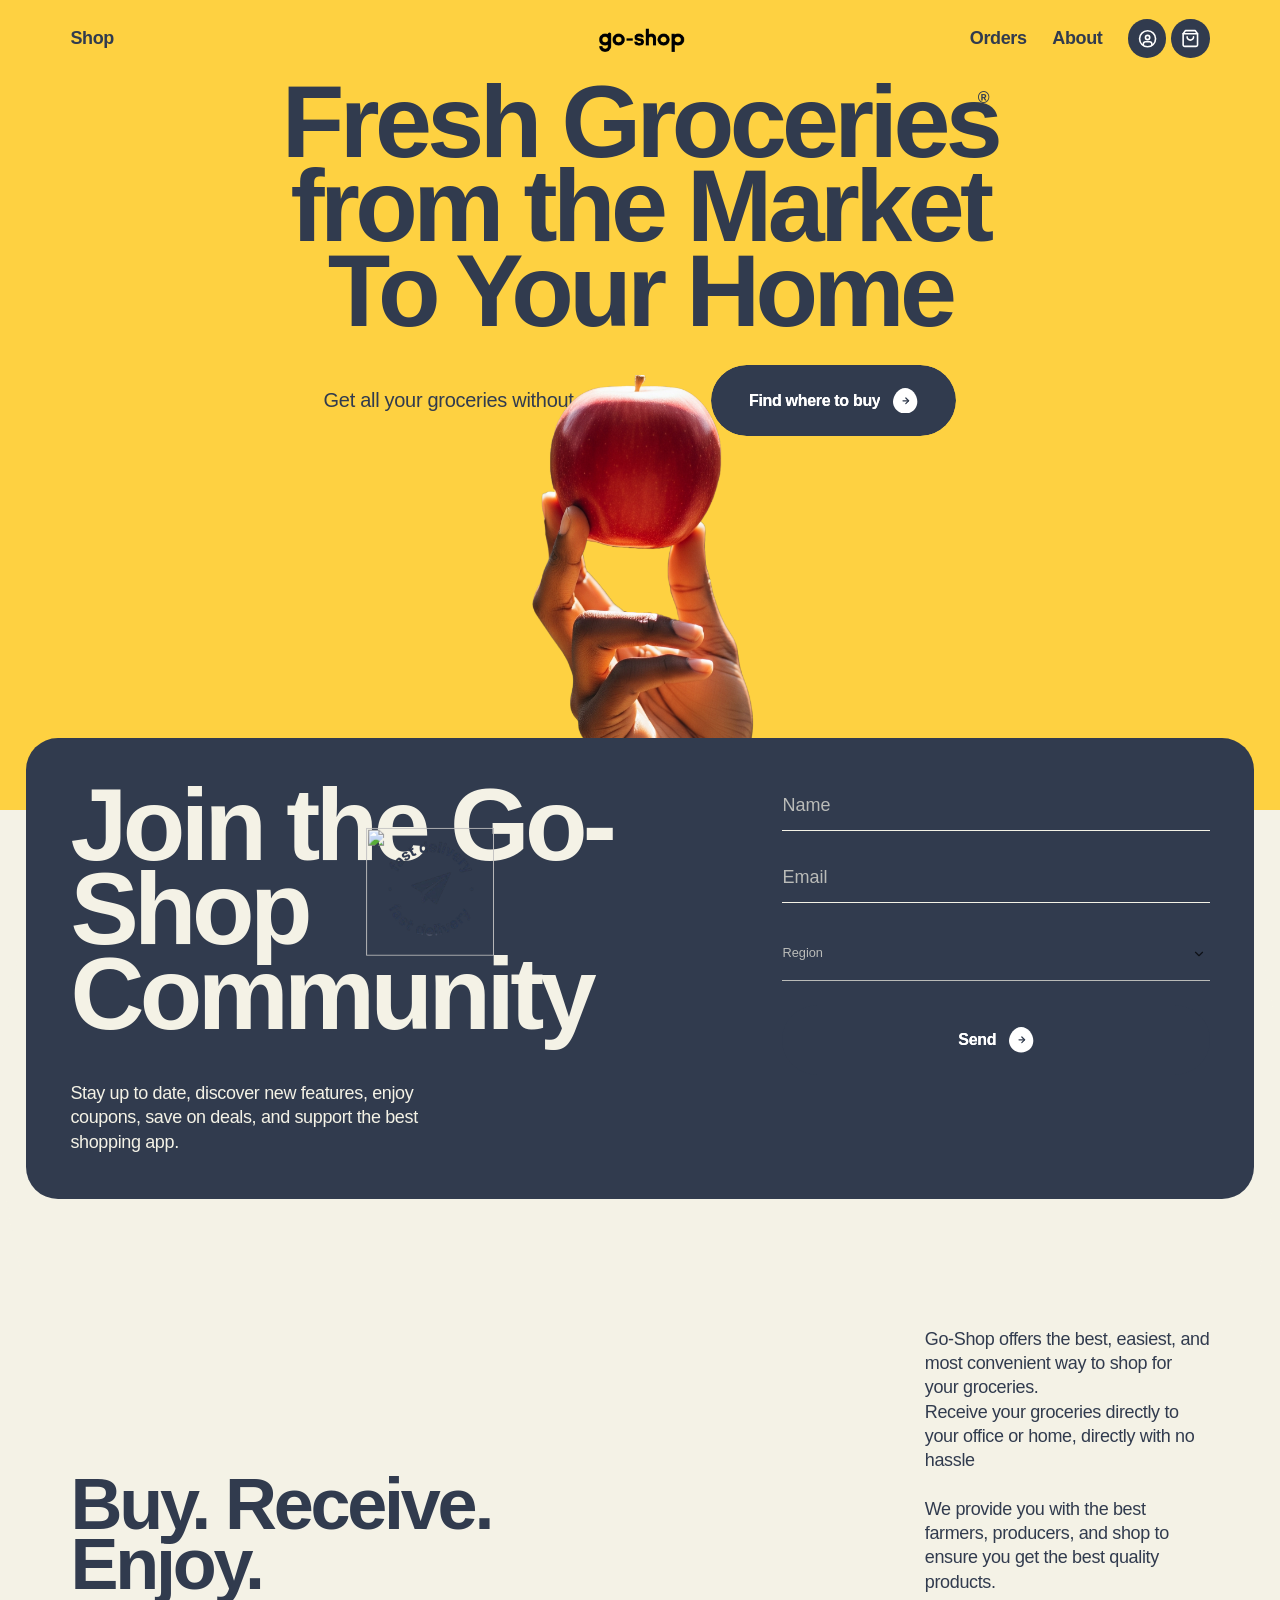
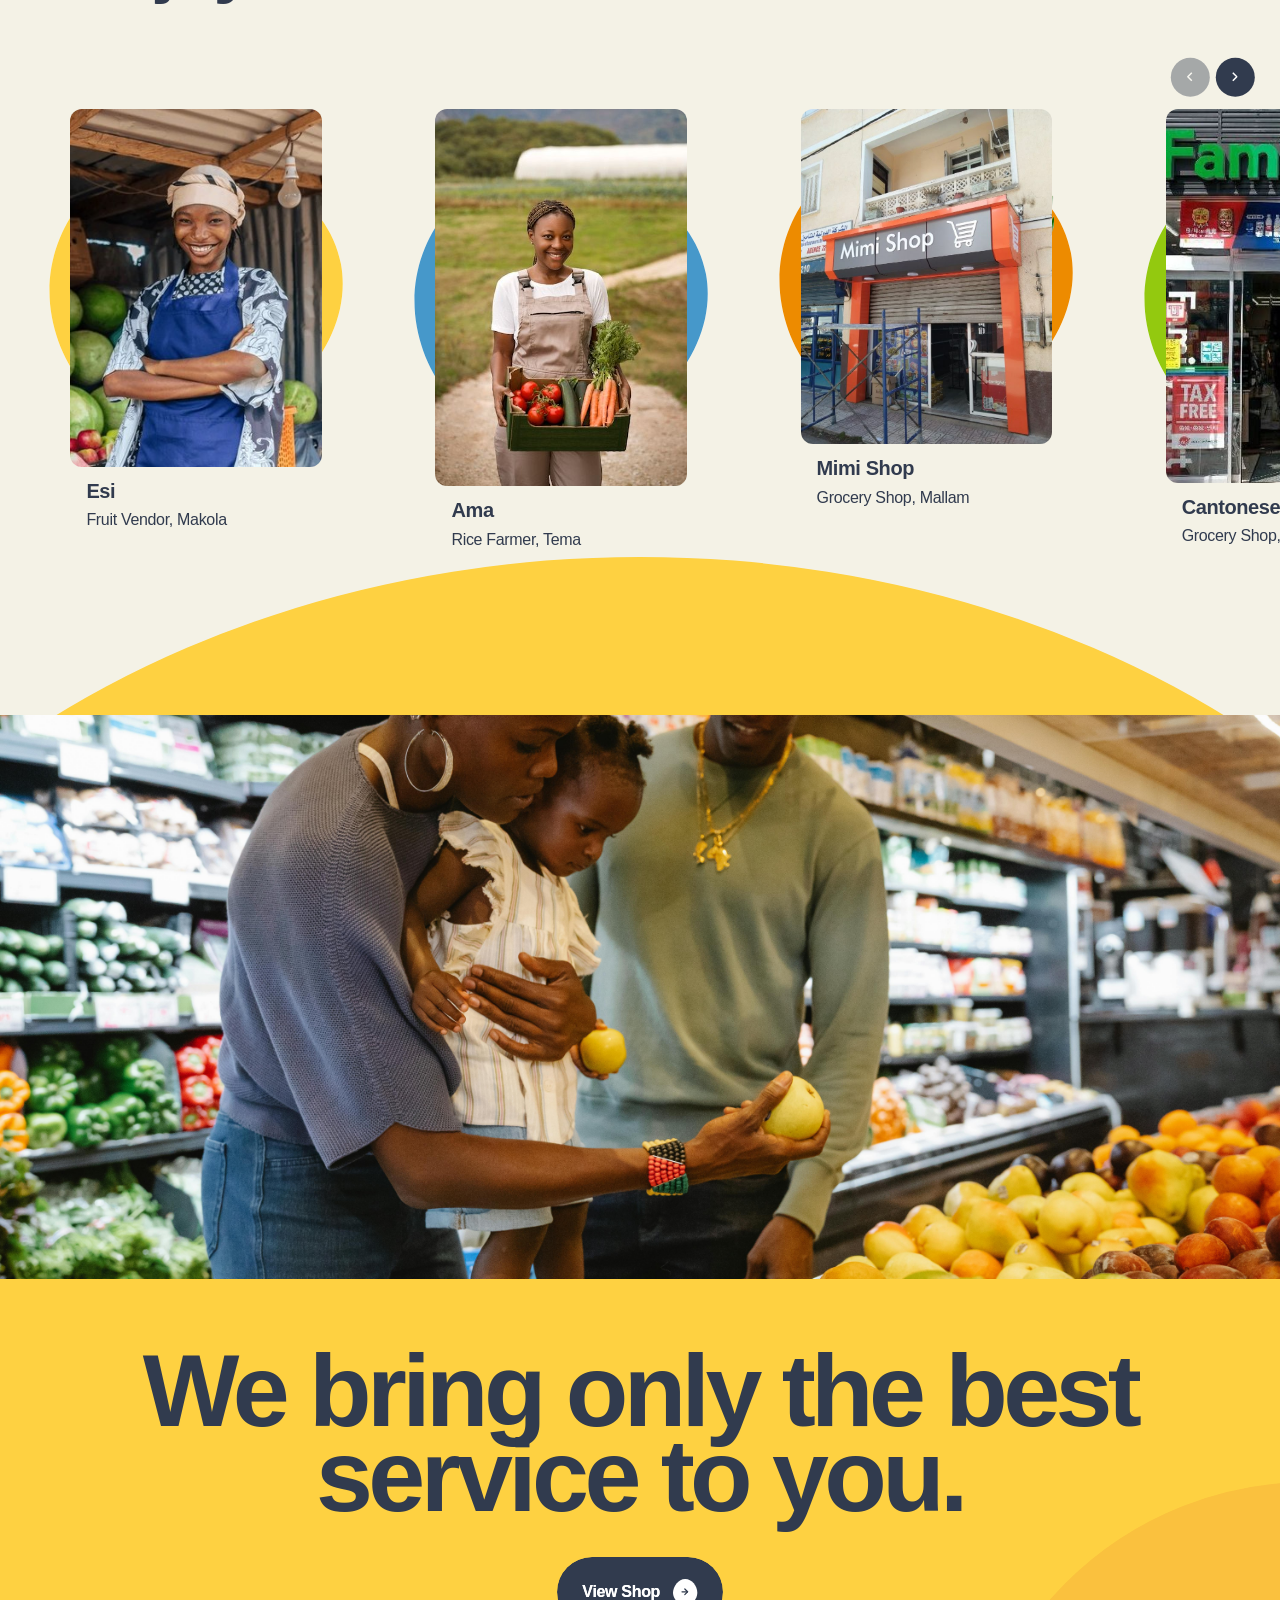
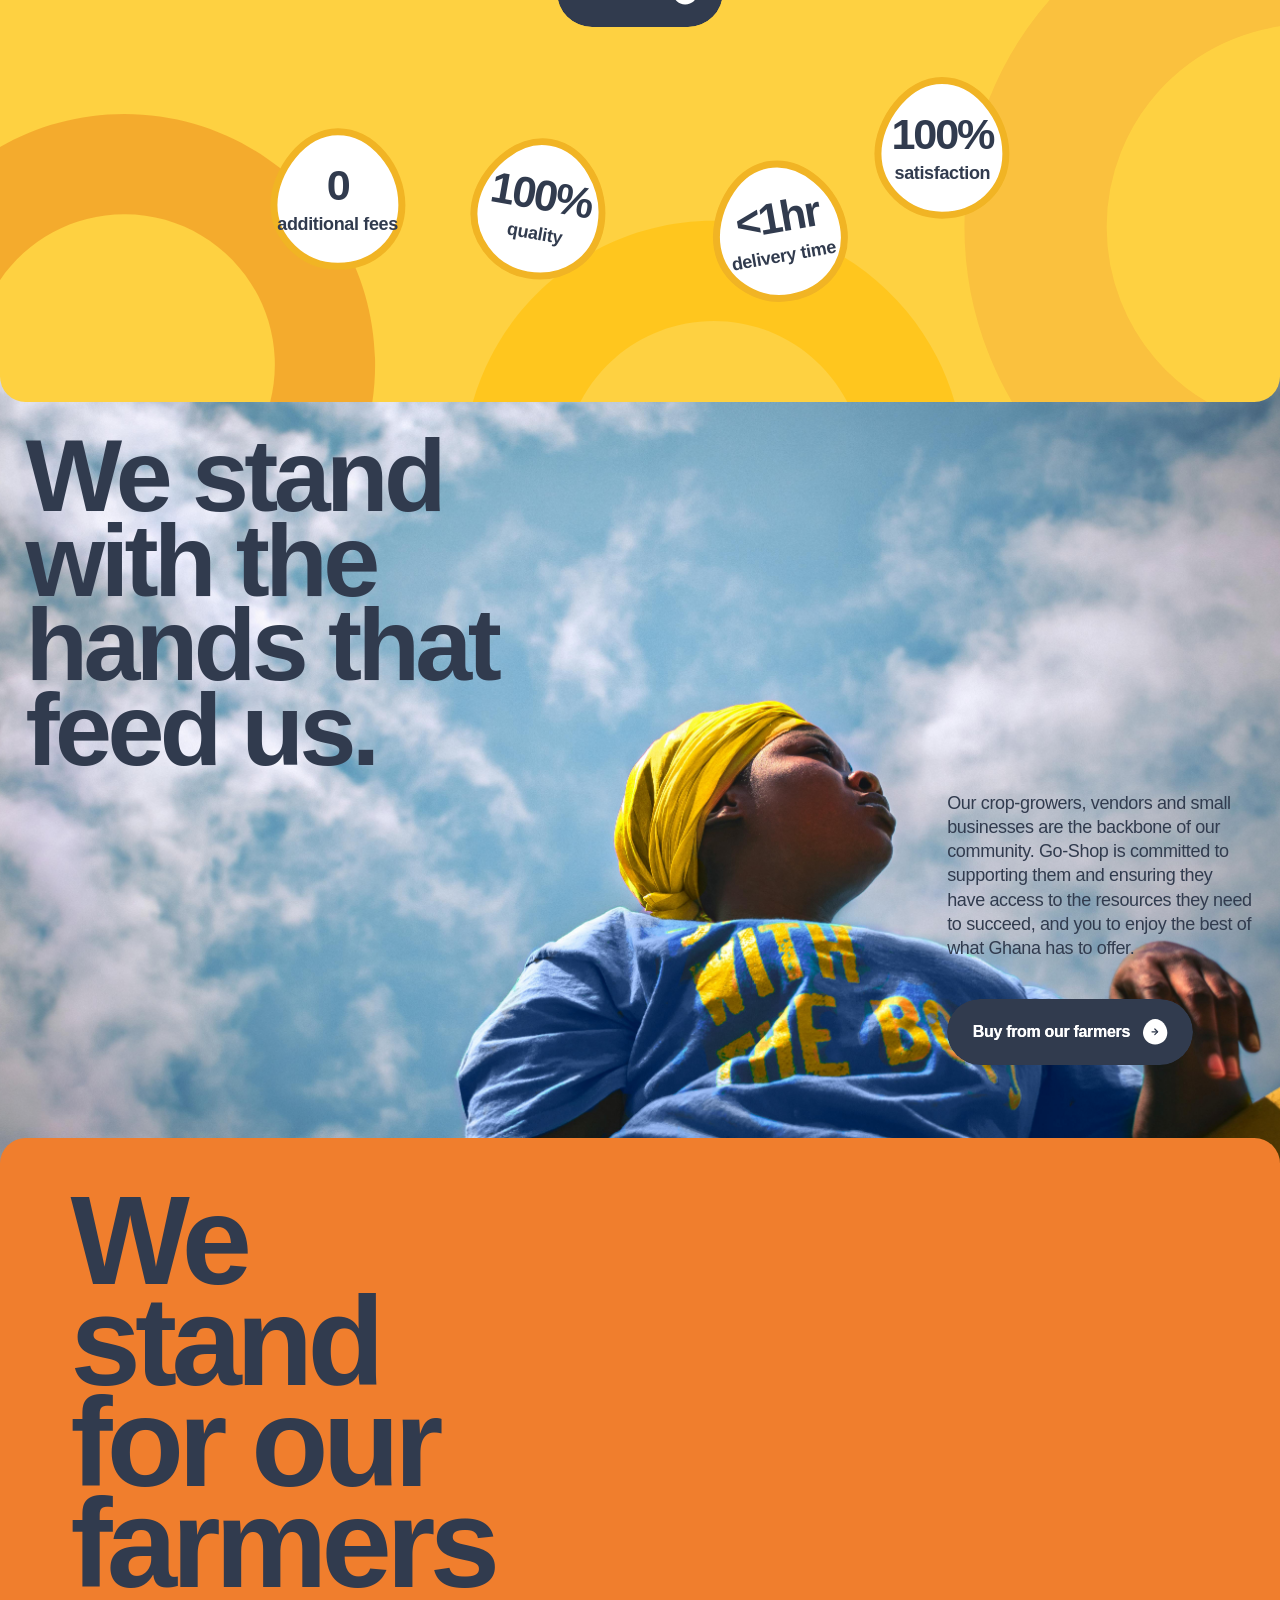
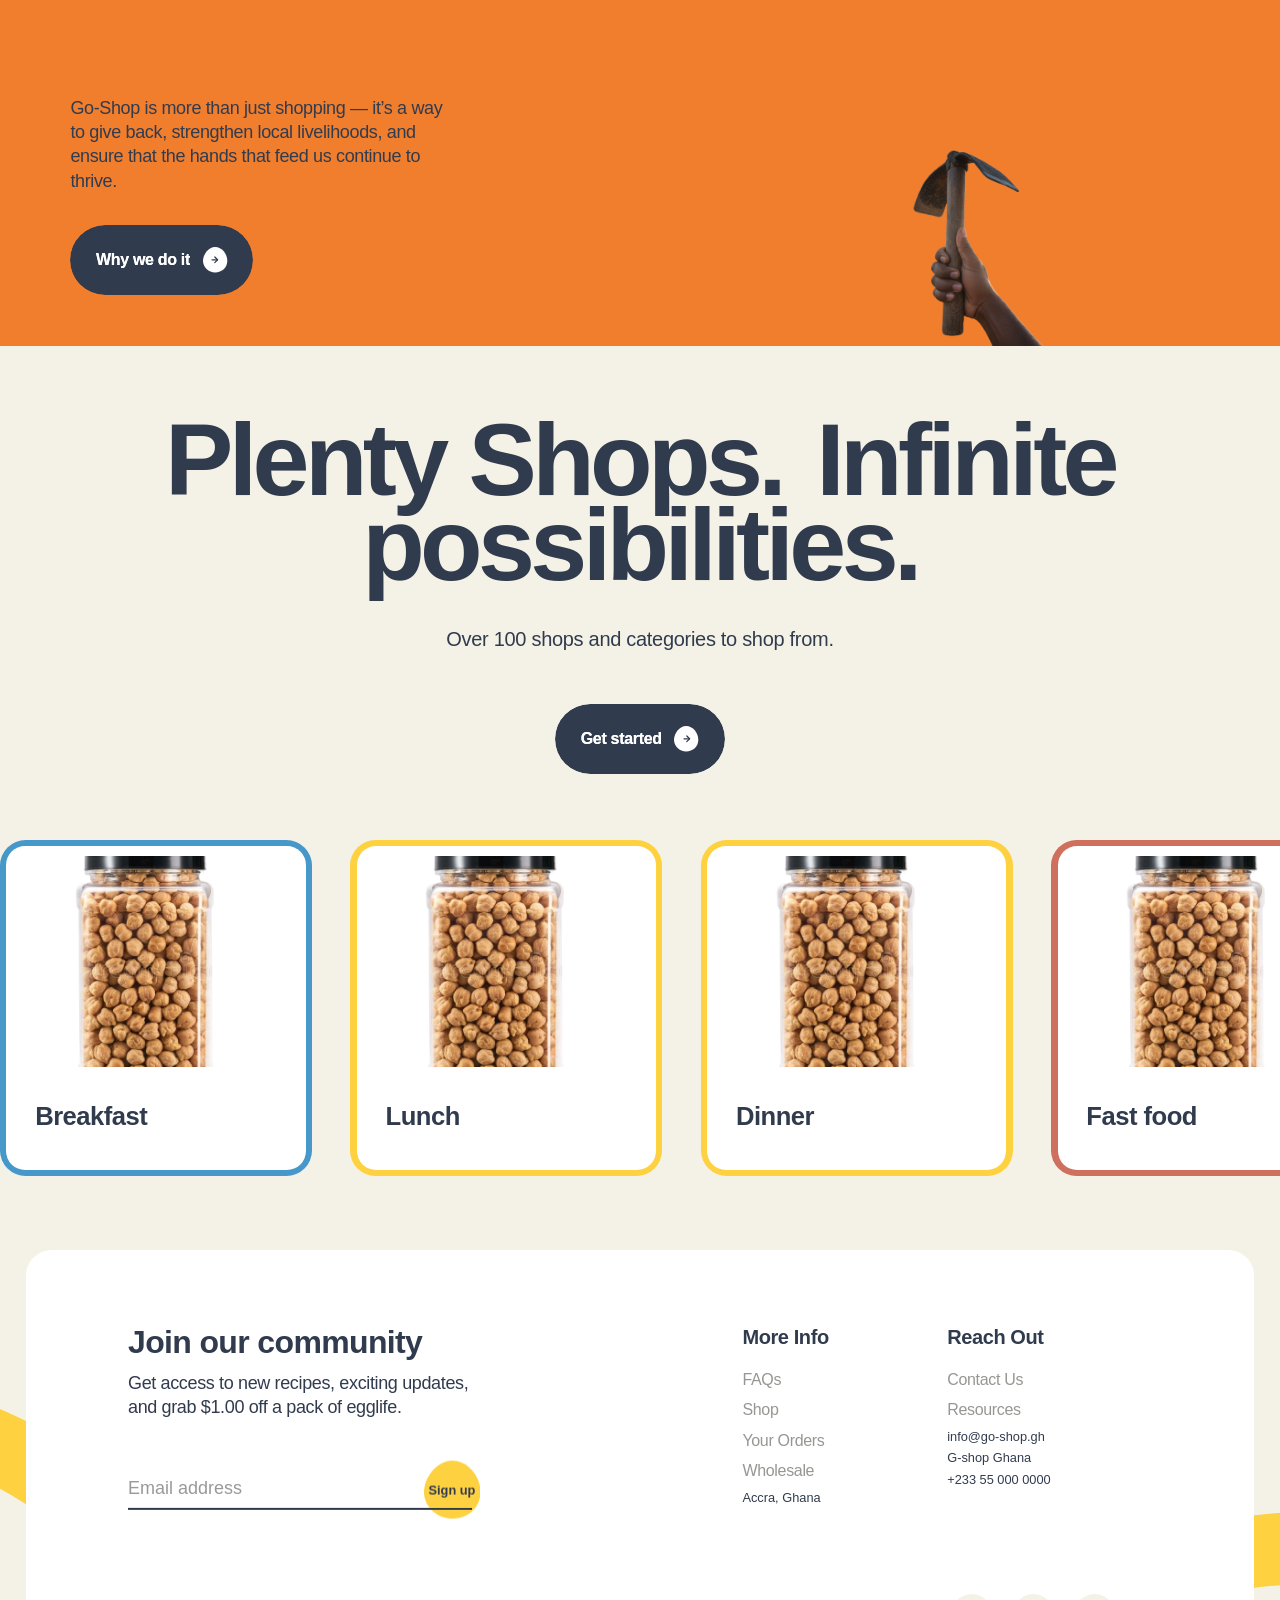
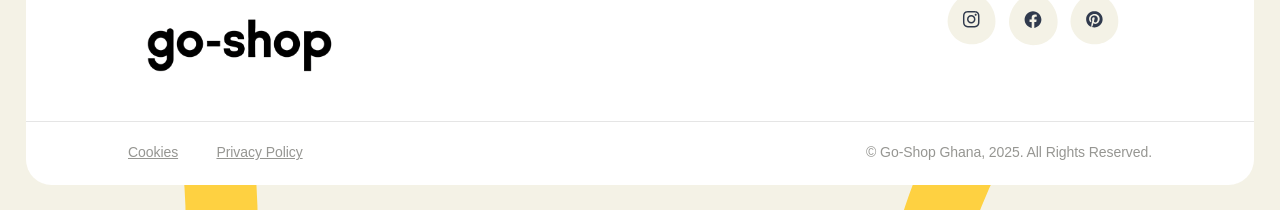
==== commit 326caabe: "Update index.html" ====
--- a/egglife-showcase.webflow.io/index.html
+++ b/egglife-showcase.webflow.io/index.html
@@ -1730,11 +1730,11 @@
   <div class="swiper recipe w-dyn-list">
   <div role="list" class="o-row swiper-wrapper recipes w-dyn-items">
   <div role="listitem" class="swiper-slide recipe w-dyn-item">
-  <a style="background-color:#4698ca" href="/recipes/turkey-bacon-club" class="c-recipe w-inline-block">
+  <a style="background-color:#4698ca" href="#" class="c-recipe w-inline-block">
   <div class="c-recipe-inner">
   <div class="c-recipe_top">
   <div class="c-img-contain recipe margin-8">
-  <img loading="lazy" alt="" src="https://cdn.prod.website-files.com/6448cbe9ce99d3872617fb9c/6448cbe9ce99d37aef17fed6_Recipe%20154%20Thumb.webp" class="c-img recipe"/>
+  <img loading="lazy" alt="" src="src/images/nkatie.png" class="c-img recipe"/>
 </div>
   <div class="c-recipe-label w-condition-invisible">
   <div class="t-body-3 w-dyn-bind-empty">
@@ -1749,11 +1749,11 @@
 </a>
 </div>
 <div role="listitem" class="swiper-slide recipe w-dyn-item">
-  <a style="background-color:#fed141" href="/recipes/pasta-with-homemade-bolognese" class="c-recipe w-inline-block">
+  <a style="background-color:#fed141" href="#" class="c-recipe w-inline-block">
   <div class="c-recipe-inner">
   <div class="c-recipe_top">
   <div class="c-img-contain recipe margin-8">
-  <img loading="lazy" alt="" src="https://cdn.prod.website-files.com/6448cbe9ce99d3872617fb9c/6448cbe9ce99d37f2b17fece_Recipe%20152%20Thumb.webp" class="c-img recipe"/>
+  <img loading="lazy" alt="" src="src/images/nkatie.png" class="c-img recipe"/>
 </div>
   <div class="c-recipe-label w-condition-invisible">
   <div class="t-body-3 w-dyn-bind-empty">
@@ -1768,11 +1768,11 @@
 </a>
 </div>
 <div role="listitem" class="swiper-slide recipe w-dyn-item">
-  <a style="background-color:#fed141" href="/recipes/turkey-and-ham-club-wrap" class="c-recipe w-inline-block">
+  <a style="background-color:#fed141" href="#" class="c-recipe w-inline-block">
   <div class="c-recipe-inner">
   <div class="c-recipe_top">
   <div class="c-img-contain recipe margin-8">
-  <img loading="lazy" alt="" src="https://cdn.prod.website-files.com/6448cbe9ce99d3872617fb9c/6448cbe9ce99d307ea17fd6f_Recipe%201%20Thumb.webp" class="c-img recipe"/>
+  <img loading="lazy" alt="" src="src/images/nkatie.png" class="c-img recipe"/>
 </div>
   <div class="c-recipe-label w-condition-invisible">
   <div class="t-body-3 w-dyn-bind-empty">
@@ -1787,11 +1787,11 @@
 </a>
 </div>
 <div role="listitem" class="swiper-slide recipe w-dyn-item">
-  <a style="background-color:#cf6f5d" href="/recipes/chocolate-hazelnut-raspberry-wrap" class="c-recipe w-inline-block">
+  <a style="background-color:#cf6f5d" href="#" class="c-recipe w-inline-block">
   <div class="c-recipe-inner">
   <div class="c-recipe_top">
   <div class="c-img-contain recipe margin-8">
-  <img loading="lazy" alt="" src="https://cdn.prod.website-files.com/6448cbe9ce99d3872617fb9c/6448cbe9ce99d3a40b17fdca_blog3-thumb.webp" class="c-img recipe"/>
+  <img loading="lazy" alt="" src="src/images/nkatie.png" class="c-img recipe"/>
 </div>
   <div class="c-recipe-label w-condition-invisible">
   <div class="t-body-3 w-dyn-bind-empty">
@@ -1806,11 +1806,11 @@
 </a>
 </div>
 <div role="listitem" class="swiper-slide recipe w-dyn-item">
-  <a style="background-color:#ed8b00" href="/recipes/buffalo-cauliflower-tacos" class="c-recipe w-inline-block">
+  <a style="background-color:#ed8b00" href="#" class="c-recipe w-inline-block">
   <div class="c-recipe-inner">
   <div class="c-recipe_top">
   <div class="c-img-contain recipe margin-8">
-  <img loading="lazy" alt="" src="https://cdn.prod.website-files.com/6448cbe9ce99d3872617fb9c/6448cbe9ce99d3364517fe81_Recipe%2038%20Thumb.webp" class="c-img recipe"/>
+  <img loading="lazy" alt="" src="src/images/nkatie.png" class="c-img recipe"/>
 </div>
   <div class="c-recipe-label w-condition-invisible">
   <div class="t-body-3 w-dyn-bind-empty">
@@ -1825,11 +1825,11 @@
 </a>
 </div>
 <div role="listitem" class="swiper-slide recipe w-dyn-item">
-  <a style="background-color:#c0df16" href="/recipes/personal-pepperoni-pizza" class="c-recipe w-inline-block">
+  <a style="background-color:#c0df16" href="#" class="c-recipe w-inline-block">
   <div class="c-recipe-inner">
   <div class="c-recipe_top">
   <div class="c-img-contain recipe margin-8">
-  <img loading="lazy" alt="" src="https://cdn.prod.website-files.com/6448cbe9ce99d3872617fb9c/6448cbe9ce99d3f34017fe88_Recipe%2042%20Thumb.webp" class="c-img recipe"/>
+  <img loading="lazy" alt="" src="src/images/nkatie.png" class="c-img recipe"/>
 </div>
   <div class="c-recipe-label w-condition-invisible">
   <div class="t-body-3 w-dyn-bind-empty">
@@ -1844,11 +1844,11 @@
 </a>
 </div>
 <div role="listitem" class="swiper-slide recipe w-dyn-item">
-  <a style="background-color:#4698ca" href="/recipes/everything-bagel-dog" class="c-recipe w-inline-block">
+  <a style="background-color:#4698ca" href="#" class="c-recipe w-inline-block">
   <div class="c-recipe-inner">
   <div class="c-recipe_top">
   <div class="c-img-contain recipe margin-8">
-  <img loading="lazy" alt="" src="https://cdn.prod.website-files.com/6448cbe9ce99d3872617fb9c/6448cbe9ce99d3084f17fe31_Recipe%2010%20Thumb.webp" class="c-img recipe"/>
+  <img loading="lazy" alt="" src="src/images/nkatie.png" class="c-img recipe"/>
 </div>
   <div class="c-recipe-label w-condition-invisible">
   <div class="t-body-3 w-dyn-bind-empty">
@@ -1863,11 +1863,11 @@
 </a>
 </div>
 <div role="listitem" class="swiper-slide recipe w-dyn-item">
-  <a style="background-color:#ed8b00" href="/recipes/chicken-enchiladas" class="c-recipe w-inline-block">
+  <a style="background-color:#ed8b00" href="#" class="c-recipe w-inline-block">
   <div class="c-recipe-inner">
   <div class="c-recipe_top">
   <div class="c-img-contain recipe margin-8">
-  <img loading="lazy" alt="" src="https://cdn.prod.website-files.com/6448cbe9ce99d3872617fb9c/6448cbe9ce99d3457917ff02_Recipe%2054%20Thumb.webp" class="c-img recipe"/>
+  <img loading="lazy" alt="" src="src/images/nkatie.png" class="c-img recipe"/>
 </div>
   <div class="c-recipe-label w-condition-invisible">
   <div class="t-body-3 w-dyn-bind-empty">
@@ -1882,11 +1882,11 @@
 </a>
 </div>
 <div role="listitem" class="swiper-slide recipe w-dyn-item">
-  <a style="background-color:#fed141" href="/recipes/almond-butter-snack-wrap" class="c-recipe w-inline-block">
+  <a style="background-color:#fed141" href="#" class="c-recipe w-inline-block">
   <div class="c-recipe-inner">
   <div class="c-recipe_top">
   <div class="c-img-contain recipe margin-8">
-  <img loading="lazy" alt="" src="https://cdn.prod.website-files.com/6448cbe9ce99d3872617fb9c/6448cbe9ce99d3f5c117ff85_Recipe%20138%20Thumb.webp" class="c-img recipe"/>
+  <img loading="lazy" alt="" src="src/images/nkatie.png" class="c-img recipe"/>
 </div>
   <div class="c-recipe-label w-condition-invisible">
   <div class="t-body-3 w-dyn-bind-empty">
@@ -1908,11 +1908,11 @@
   <div class="c-marquee-wrap w-dyn-list">
   <div role="list" class="c-marquee-list w-dyn-items">
   <div role="listitem" class="c-marquee-item recipe w-dyn-item">
-  <a style="background-color:#4698ca" href="/recipes/turkey-bacon-club" class="c-recipe marquee w-inline-block">
+  <a style="background-color:#4698ca" href="#" class="c-recipe marquee w-inline-block">
   <div class="c-recipe-inner">
   <div class="c-recipe_top">
   <div class="c-img-contain recipe margin-8">
-  <img loading="lazy" alt="" src="https://cdn.prod.website-files.com/6448cbe9ce99d3872617fb9c/6448cbe9ce99d37aef17fed6_Recipe%20154%20Thumb.webp" class="c-img recipe"/>
+  <img loading="lazy" alt="" src="src/images/nkatie.png" class="c-img recipe"/>
 </div>
   <div class="c-recipe-label w-condition-invisible">
   <div class="t-body-3 w-dyn-bind-empty">
@@ -1927,11 +1927,11 @@
 </a>
 </div>
 <div role="listitem" class="c-marquee-item recipe w-dyn-item">
-  <a style="background-color:#fed141" href="/recipes/pasta-with-homemade-bolognese" class="c-recipe marquee w-inline-block">
+  <a style="background-color:#fed141" href="#" class="c-recipe marquee w-inline-block">
   <div class="c-recipe-inner">
   <div class="c-recipe_top">
   <div class="c-img-contain recipe margin-8">
-  <img loading="lazy" alt="" src="https://cdn.prod.website-files.com/6448cbe9ce99d3872617fb9c/6448cbe9ce99d37f2b17fece_Recipe%20152%20Thumb.webp" class="c-img recipe"/>
+  <img loading="lazy" alt="" src="src/images/nkatie.png" class="c-img recipe"/>
 </div>
   <div class="c-recipe-label w-condition-invisible">
   <div class="t-body-3 w-dyn-bind-empty">
@@ -1946,11 +1946,11 @@
 </a>
 </div>
 <div role="listitem" class="c-marquee-item recipe w-dyn-item">
-  <a style="background-color:#fed141" href="/recipes/turkey-and-ham-club-wrap" class="c-recipe marquee w-inline-block">
+  <a style="background-color:#fed141" href="#" class="c-recipe marquee w-inline-block">
   <div class="c-recipe-inner">
   <div class="c-recipe_top">
   <div class="c-img-contain recipe margin-8">
-  <img loading="lazy" alt="" src="https://cdn.prod.website-files.com/6448cbe9ce99d3872617fb9c/6448cbe9ce99d307ea17fd6f_Recipe%201%20Thumb.webp" class="c-img recipe"/>
+  <img loading="lazy" alt="" src="src/images/nkatie.png" class="c-img recipe"/>
 </div>
   <div class="c-recipe-label w-condition-invisible">
   <div class="t-body-3 w-dyn-bind-empty">
@@ -1965,11 +1965,11 @@
 </a>
 </div>
 <div role="listitem" class="c-marquee-item recipe w-dyn-item">
-  <a style="background-color:#cf6f5d" href="/recipes/chocolate-hazelnut-raspberry-wrap" class="c-recipe marquee w-inline-block">
+  <a style="background-color:#cf6f5d" href="#" class="c-recipe marquee w-inline-block">
   <div class="c-recipe-inner">
   <div class="c-recipe_top">
   <div class="c-img-contain recipe margin-8">
-  <img loading="lazy" alt="" src="https://cdn.prod.website-files.com/6448cbe9ce99d3872617fb9c/6448cbe9ce99d3a40b17fdca_blog3-thumb.webp" class="c-img recipe"/>
+  <img loading="lazy" alt="" src="src/images/nkatie.png" class="c-img recipe"/>
 </div>
   <div class="c-recipe-label w-condition-invisible">
   <div class="t-body-3 w-dyn-bind-empty">
@@ -1984,11 +1984,11 @@
 </a>
 </div>
 <div role="listitem" class="c-marquee-item recipe w-dyn-item">
-  <a style="background-color:#ed8b00" href="/recipes/buffalo-cauliflower-tacos" class="c-recipe marquee w-inline-block">
+  <a style="background-color:#ed8b00" href="#" class="c-recipe marquee w-inline-block">
   <div class="c-recipe-inner">
   <div class="c-recipe_top">
   <div class="c-img-contain recipe margin-8">
-  <img loading="lazy" alt="" src="https://cdn.prod.website-files.com/6448cbe9ce99d3872617fb9c/6448cbe9ce99d3364517fe81_Recipe%2038%20Thumb.webp" class="c-img recipe"/>
+  <img loading="lazy" alt="" src="src/images/nkatie.png" class="c-img recipe"/>
 </div>
   <div class="c-recipe-label w-condition-invisible">
   <div class="t-body-3 w-dyn-bind-empty">
@@ -2003,11 +2003,11 @@
 </a>
 </div>
 <div role="listitem" class="c-marquee-item recipe w-dyn-item">
-  <a style="background-color:#c0df16" href="/recipes/personal-pepperoni-pizza" class="c-recipe marquee w-inline-block">
+  <a style="background-color:#c0df16" href="#" class="c-recipe marquee w-inline-block">
   <div class="c-recipe-inner">
   <div class="c-recipe_top">
   <div class="c-img-contain recipe margin-8">
-  <img loading="lazy" alt="" src="https://cdn.prod.website-files.com/6448cbe9ce99d3872617fb9c/6448cbe9ce99d3f34017fe88_Recipe%2042%20Thumb.webp" class="c-img recipe"/>
+  <img loading="lazy" alt="" src="src/images/nkatie.png" class="c-img recipe"/>
 </div>
   <div class="c-recipe-label w-condition-invisible">
   <div class="t-body-3 w-dyn-bind-empty">
@@ -2022,11 +2022,11 @@
 </a>
 </div>
 <div role="listitem" class="c-marquee-item recipe w-dyn-item">
-  <a style="background-color:#4698ca" href="/recipes/everything-bagel-dog" class="c-recipe marquee w-inline-block">
+  <a style="background-color:#4698ca" href="#" class="c-recipe marquee w-inline-block">
   <div class="c-recipe-inner">
   <div class="c-recipe_top">
   <div class="c-img-contain recipe margin-8">
-  <img loading="lazy" alt="" src="https://cdn.prod.website-files.com/6448cbe9ce99d3872617fb9c/6448cbe9ce99d3084f17fe31_Recipe%2010%20Thumb.webp" class="c-img recipe"/>
+  <img loading="lazy" alt="" src="src/images/nkatie.png" class="c-img recipe"/>
 </div>
   <div class="c-recipe-label w-condition-invisible">
   <div class="t-body-3 w-dyn-bind-empty">
@@ -2041,11 +2041,11 @@
 </a>
 </div>
 <div role="listitem" class="c-marquee-item recipe w-dyn-item">
-  <a style="background-color:#ed8b00" href="/recipes/chicken-enchiladas" class="c-recipe marquee w-inline-block">
+  <a style="background-color:#ed8b00" href="#" class="c-recipe marquee w-inline-block">
   <div class="c-recipe-inner">
   <div class="c-recipe_top">
   <div class="c-img-contain recipe margin-8">
-  <img loading="lazy" alt="" src="https://cdn.prod.website-files.com/6448cbe9ce99d3872617fb9c/6448cbe9ce99d3457917ff02_Recipe%2054%20Thumb.webp" class="c-img recipe"/>
+  <img loading="lazy" alt="" src="src/images/nkatie.png" class="c-img recipe"/>
 </div>
   <div class="c-recipe-label w-condition-invisible">
   <div class="t-body-3 w-dyn-bind-empty">
@@ -2060,11 +2060,11 @@
 </a>
 </div>
 <div role="listitem" class="c-marquee-item recipe w-dyn-item">
-  <a style="background-color:#fed141" href="/recipes/almond-butter-snack-wrap" class="c-recipe marquee w-inline-block">
+  <a style="background-color:#fed141" href="#" class="c-recipe marquee w-inline-block">
   <div class="c-recipe-inner">
   <div class="c-recipe_top">
   <div class="c-img-contain recipe margin-8">
-  <img loading="lazy" alt="" src="https://cdn.prod.website-files.com/6448cbe9ce99d3872617fb9c/6448cbe9ce99d3f5c117ff85_Recipe%20138%20Thumb.webp" class="c-img recipe"/>
+  <img loading="lazy" alt="" src="src/images/nkatie.png" class="c-img recipe"/>
 </div>
   <div class="c-recipe-label w-condition-invisible">
   <div class="t-body-3 w-dyn-bind-empty">
@@ -2083,11 +2083,11 @@
 <div class="c-marquee-wrap w-dyn-list">
   <div role="list" class="c-marquee-list w-dyn-items">
   <div role="listitem" class="c-marquee-item recipe w-dyn-item">
-  <a style="background-color:#4698ca" href="/recipes/turkey-bacon-club" class="c-recipe marquee w-inline-block">
+  <a style="background-color:#4698ca" href="#" class="c-recipe marquee w-inline-block">
   <div class="c-recipe-inner">
   <div class="c-recipe_top">
   <div class="c-img-contain recipe margin-8">
-  <img loading="lazy" alt="" src="https://cdn.prod.website-files.com/6448cbe9ce99d3872617fb9c/6448cbe9ce99d37aef17fed6_Recipe%20154%20Thumb.webp" class="c-img recipe"/>
+  <img loading="lazy" alt="" src="src/images/nkatie.png" class="c-img recipe"/>
 </div>
   <div class="c-recipe-label w-condition-invisible">
   <div class="t-body-3 w-dyn-bind-empty">
@@ -2102,11 +2102,11 @@
 </a>
 </div>
 <div role="listitem" class="c-marquee-item recipe w-dyn-item">
-  <a style="background-color:#fed141" href="/recipes/pasta-with-homemade-bolognese" class="c-recipe marquee w-inline-block">
+  <a style="background-color:#fed141" href="#" class="c-recipe marquee w-inline-block"></a>
   <div class="c-recipe-inner">
   <div class="c-recipe_top">
   <div class="c-img-contain recipe margin-8">
-  <img loading="lazy" alt="" src="https://cdn.prod.website-files.com/6448cbe9ce99d3872617fb9c/6448cbe9ce99d37f2b17fece_Recipe%20152%20Thumb.webp" class="c-img recipe"/>
+  <img loading="lazy" alt="" src="src/images/nkatie.png" class="c-img recipe"/>
 </div>
   <div class="c-recipe-label w-condition-invisible">
   <div class="t-body-3 w-dyn-bind-empty">
@@ -2121,11 +2121,11 @@
 </a>
 </div>
 <div role="listitem" class="c-marquee-item recipe w-dyn-item">
-  <a style="background-color:#fed141" href="/recipes/turkey-and-ham-club-wrap" class="c-recipe marquee w-inline-block">
+  <a style="background-color:#fed141" href="#" class="c-recipe marquee w-inline-block">
   <div class="c-recipe-inner">
   <div class="c-recipe_top">
   <div class="c-img-contain recipe margin-8">
-  <img loading="lazy" alt="" src="https://cdn.prod.website-files.com/6448cbe9ce99d3872617fb9c/6448cbe9ce99d307ea17fd6f_Recipe%201%20Thumb.webp" class="c-img recipe"/>
+  <img loading="lazy" alt="" src="src/images/nkatie.png" class="c-img recipe"/>
 </div>
   <div class="c-recipe-label w-condition-invisible">
   <div class="t-body-3 w-dyn-bind-empty">
@@ -2140,11 +2140,11 @@
 </a>
 </div>
 <div role="listitem" class="c-marquee-item recipe w-dyn-item">
-  <a style="background-color:#cf6f5d" href="/recipes/chocolate-hazelnut-raspberry-wrap" class="c-recipe marquee w-inline-block">
+  <a style="background-color:#cf6f5d" href="#" class="c-recipe marquee w-inline-block">
   <div class="c-recipe-inner">
   <div class="c-recipe_top">
   <div class="c-img-contain recipe margin-8">
-  <img loading="lazy" alt="" src="https://cdn.prod.website-files.com/6448cbe9ce99d3872617fb9c/6448cbe9ce99d3a40b17fdca_blog3-thumb.webp" class="c-img recipe"/>
+  <img loading="lazy" alt="" src="src/images/nkatie.png" class="c-img recipe"/>
 </div>
   <div class="c-recipe-label w-condition-invisible">
   <div class="t-body-3 w-dyn-bind-empty">
@@ -2159,11 +2159,11 @@
 </a>
 </div>
 <div role="listitem" class="c-marquee-item recipe w-dyn-item">
-  <a style="background-color:#ed8b00" href="/recipes/buffalo-cauliflower-tacos" class="c-recipe marquee w-inline-block">
+  <a style="background-color:#ed8b00" href="#" class="c-recipe marquee w-inline-block">
   <div class="c-recipe-inner">
   <div class="c-recipe_top">
   <div class="c-img-contain recipe margin-8">
-  <img loading="lazy" alt="" src="https://cdn.prod.website-files.com/6448cbe9ce99d3872617fb9c/6448cbe9ce99d3364517fe81_Recipe%2038%20Thumb.webp" class="c-img recipe"/>
+  <img loading="lazy" alt="" src="src/images/nkatie.png" class="c-img recipe"/>
 </div>
   <div class="c-recipe-label w-condition-invisible">
   <div class="t-body-3 w-dyn-bind-empty">
@@ -2178,11 +2178,11 @@
 </a>
 </div>
 <div role="listitem" class="c-marquee-item recipe w-dyn-item">
-  <a style="background-color:#c0df16" href="/recipes/personal-pepperoni-pizza" class="c-recipe marquee w-inline-block">
+  <a style="background-color:#c0df16" href="#" class="c-recipe marquee w-inline-block">
   <div class="c-recipe-inner">
   <div class="c-recipe_top">
   <div class="c-img-contain recipe margin-8">
-  <img loading="lazy" alt="" src="https://cdn.prod.website-files.com/6448cbe9ce99d3872617fb9c/6448cbe9ce99d3f34017fe88_Recipe%2042%20Thumb.webp" class="c-img recipe"/>
+  <img loading="lazy" alt="" src="src/images/nkatie.png" class="c-img recipe"/>
 </div>
   <div class="c-recipe-label w-condition-invisible">
   <div class="t-body-3 w-dyn-bind-empty">
@@ -2197,11 +2197,11 @@
 </a>
 </div>
 <div role="listitem" class="c-marquee-item recipe w-dyn-item">
-  <a style="background-color:#4698ca" href="/recipes/everything-bagel-dog" class="c-recipe marquee w-inline-block">
+  <a style="background-color:#4698ca" href="#" class="c-recipe marquee w-inline-block">
   <div class="c-recipe-inner">
   <div class="c-recipe_top">
   <div class="c-img-contain recipe margin-8">
-  <img loading="lazy" alt="" src="https://cdn.prod.website-files.com/6448cbe9ce99d3872617fb9c/6448cbe9ce99d3084f17fe31_Recipe%2010%20Thumb.webp" class="c-img recipe"/>
+  <img loading="lazy" alt="" src="src/images/nkatie.png" class="c-img recipe"/>
 </div>
   <div class="c-recipe-label w-condition-invisible">
   <div class="t-body-3 w-dyn-bind-empty">
@@ -2216,11 +2216,11 @@
 </a>
 </div>
 <div role="listitem" class="c-marquee-item recipe w-dyn-item">
-  <a style="background-color:#ed8b00" href="/recipes/chicken-enchiladas" class="c-recipe marquee w-inline-block">
+  <a style="background-color:#ed8b00" href="#" class="c-recipe marquee w-inline-block">
   <div class="c-recipe-inner">
   <div class="c-recipe_top">
   <div class="c-img-contain recipe margin-8">
-  <img loading="lazy" alt="" src="https://cdn.prod.website-files.com/6448cbe9ce99d3872617fb9c/6448cbe9ce99d3457917ff02_Recipe%2054%20Thumb.webp" class="c-img recipe"/>
+  <img loading="lazy" alt="" src="src/images/nkatie.png" class="c-img recipe"/>
 </div>
   <div class="c-recipe-label w-condition-invisible">
   <div class="t-body-3 w-dyn-bind-empty">
@@ -2235,11 +2235,11 @@
 </a>
 </div>
 <div role="listitem" class="c-marquee-item recipe w-dyn-item">
-  <a style="background-color:#fed141" href="/recipes/almond-butter-snack-wrap" class="c-recipe marquee w-inline-block">
+  <a style="background-color:#fed141" href="#" class="c-recipe marquee w-inline-block">
   <div class="c-recipe-inner">
   <div class="c-recipe_top">
   <div class="c-img-contain recipe margin-8">
-  <img loading="lazy" alt="" src="https://cdn.prod.website-files.com/6448cbe9ce99d3872617fb9c/6448cbe9ce99d3f5c117ff85_Recipe%20138%20Thumb.webp" class="c-img recipe"/>
+  <img loading="lazy" alt="" src="src/images/nkatie.png" class="c-img recipe"/>
 </div>
   <div class="c-recipe-label w-condition-invisible">
   <div class="t-body-3 w-dyn-bind-empty">
@@ -2374,44 +2374,43 @@
   <div class="t-body-1 is-bold">More Info</div>
 </div>
 <div class="c-footer-list">
-  <a href="/learn/faq" class="c-footer-item w-inline-block">
+  <a href="#" class="c-footer-item w-inline-block">
   <div class="t-body-3">FAQs</div>
 </a>
-<a href="/blog" class="c-footer-item w-inline-block">
-  <div class="t-body-3">Blog</div>
-</a>
-<a href="/careers" class="c-footer-item w-inline-block">
-  <div class="t-body-3">Careers</div>
-</a>
-<a href="/contact-us" class="c-footer-item w-inline-block">
+<a href="#" class="c-footer-item w-inline-block">
+  <div class="t-body-3">Shop</div>
+</a>
+<a href="#" class="c-footer-item w-inline-block">
+  <div class="t-body-3">Your Orders</div>
+</a>
+<a href="#" class="c-footer-item w-inline-block">
   <div class="t-body-3">Wholesale</div>
 </a>
-<a href="/patents" class="c-footer-item w-inline-block">
-  <div class="t-body-3">Patents</div>
-</a>
-<a href="/press" class="c-footer-item w-inline-block">
-  <div class="t-body-3">Press Releases</div>
-</a>
-</div></div><div class="o-col _w-4 md-w-24">
+<p>
+  Accra, Ghana
+</p>
+</div></div>
+<div class="o-col _w-4 md-w-24">
   <div class="margin-24">
   <div class="t-body-1 is-bold">Reach Out</div>
 </div>
 <div class="c-footer-list is-2">
-  <a href="/contact-us" class="c-footer-item w-inline-block">
+  <a href="#" class="c-footer-item w-inline-block">
   <div class="t-body-3">Contact Us</div>
 </a>
-<a href="/community/nutrition-coalition" class="c-footer-item w-inline-block">
-  <div class="t-body-3">Registered Dietitian Program</div>
-</a>
-<a href="/community/affiliate-marketing-program" class="c-footer-item w-inline-block">
-  <div class="t-body-3">Affiliate Marketing Program</div>
-</a>
-<a href="/community/customer-community" class="c-footer-item w-inline-block">
-  <div class="t-body-3">Customer Community</div>
-</a>
-<a href="/community/resources" class="c-footer-item w-inline-block">
+<a href="#" class="c-footer-item w-inline-block">
   <div class="t-body-3">Resources</div>
 </a>
+<p>
+  info@go-shop.gh
+</p>
+<p>
+  G-shop Ghana
+</p>
+<p>
+  +233 55 000 0000
+</p>
+
 </div>
 </div>
 <div class="o-col _w-2">
@@ -2482,7 +2481,7 @@
 </div>
 <div class="o-col _w-8 md-w-24">
   <div class="c-footer-legal_rt">
-  <div class="t-micro-1 text-offwhite-01">© Egglife Foods, Inc 2022. All Rights Reserved.</div>
+  <div class="t-micro-1 text-offwhite-01">© Go-Shop Ghana, 2025. All Rights Reserved.</div>
 </div>
 </div><div class="o-col _w-2 hide-tablet"></div></div></div></div><div class="c-footer-shape_lt w-embed">
   <svg width="100%" viewBox="0 0 322 544" fill="none" xmlns="http://www.w3.org/2000/svg">
